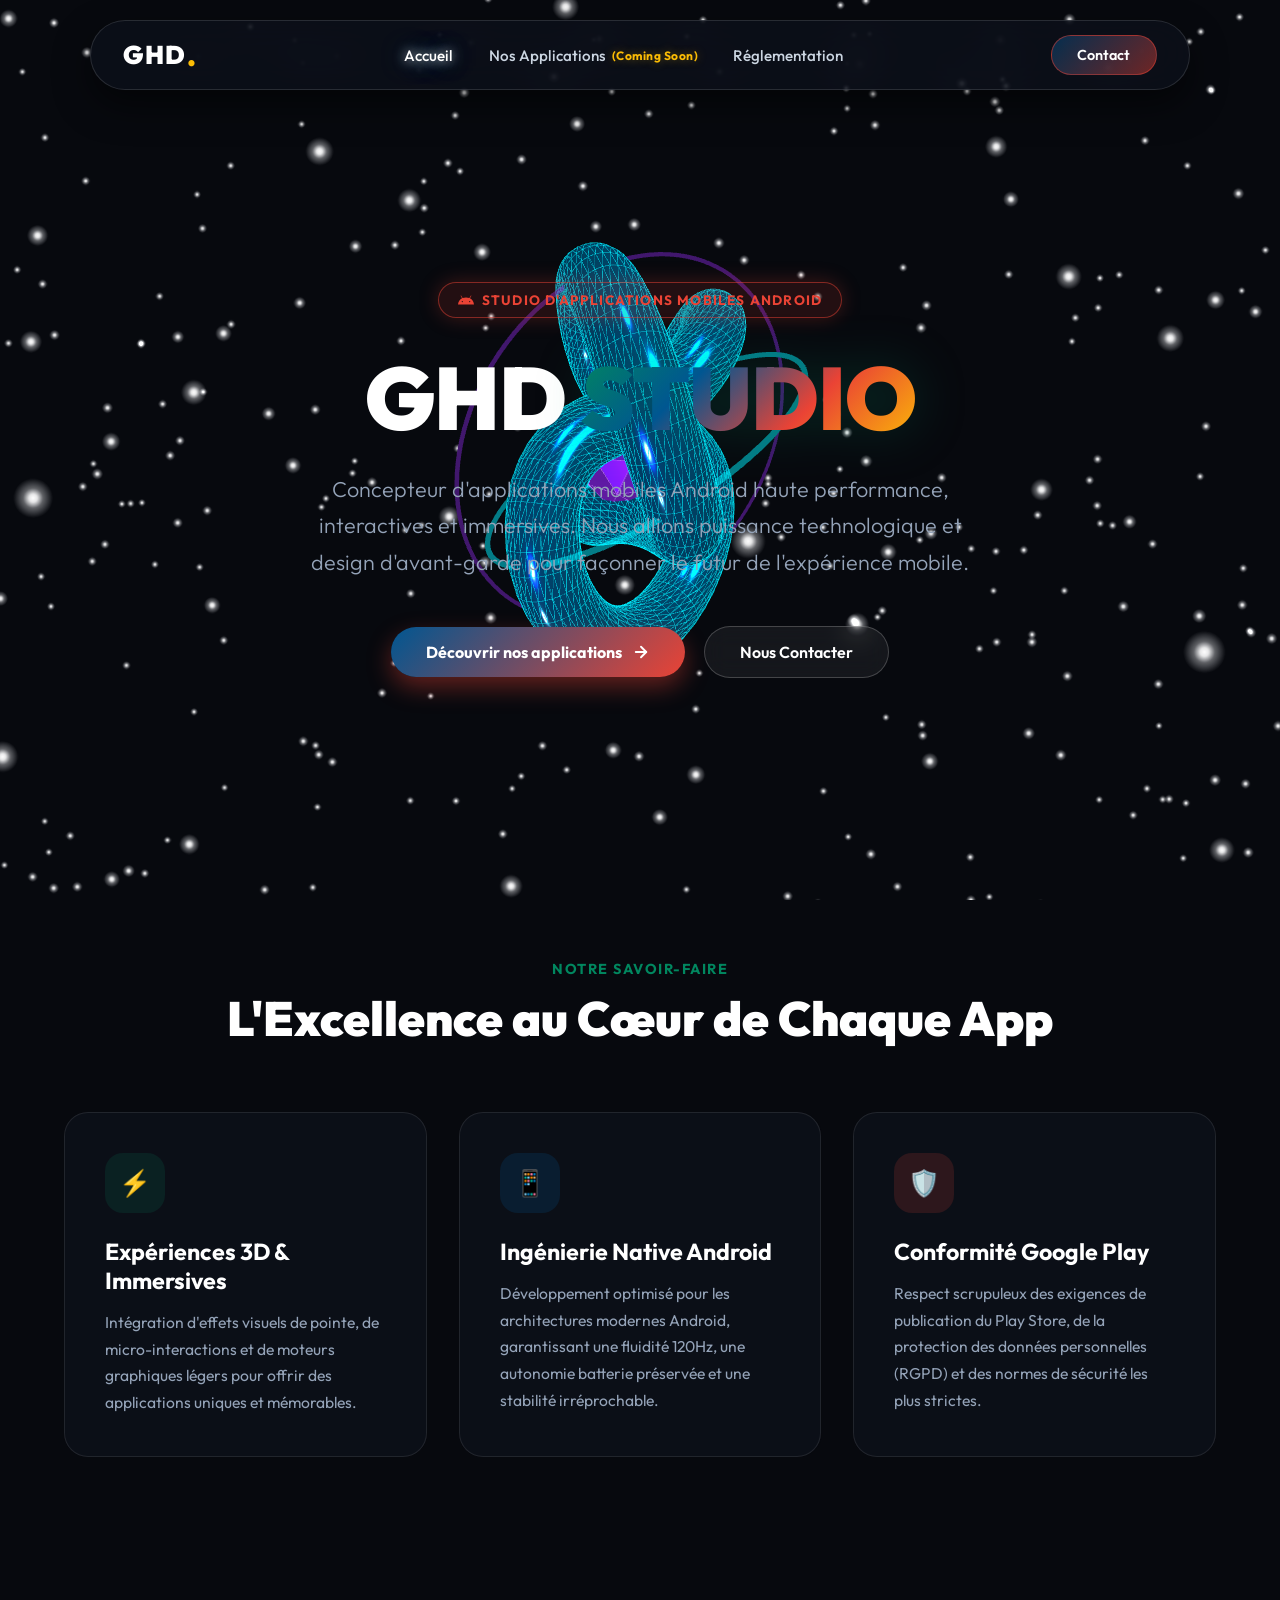
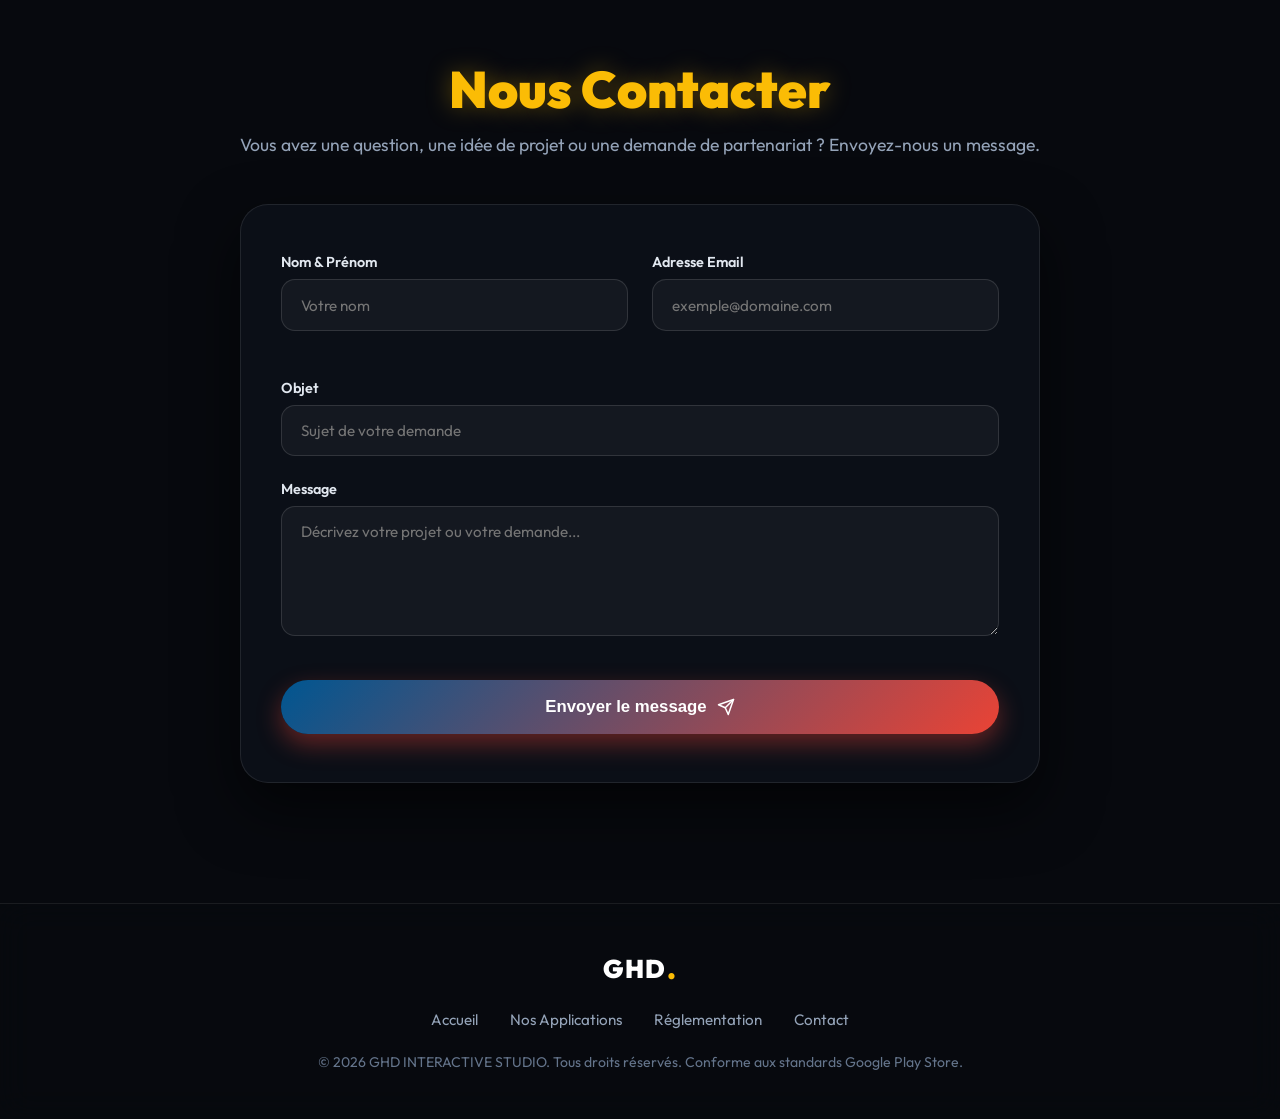
==== index.html @ edae7158 "feat: initial commit for GHD Interactive Studio with 3D Three.js engine and Google Play theme" ====
<!DOCTYPE html>
<html lang="fr">
<head>
    <meta charset="UTF-8">
    <meta name="viewport" content="width=device-width, initial-scale=1.0">
    <title>GHD Interactive Studio | Studio d'Applications Mobiles Android</title>
    <meta name="description" content="GHD Interactive Studio conçoit des applications mobiles Android immersives, performantes et conformes aux standards Google Play Store.">
    <link rel="preconnect" href="https://fonts.googleapis.com">
    <link rel="preconnect" href="https://fonts.gstatic.com" crossorigin>
    <link href="https://fonts.googleapis.com/css2?family=Outfit:wght@300;500;700;900&display=swap" rel="stylesheet">
    <link rel="stylesheet" href="style.css">
    <!-- Local Scripts with CDN Fallback -->
    <script src="three.min.js"></script>
    <script>
        if (typeof THREE === 'undefined') {
            document.write('<script src="https://cdnjs.cloudflare.com/ajax/libs/three.js/r128/three.min.js"><\/script>');
        }
    </script>
    <script src="gsap.min.js"></script>
    <script>
        if (typeof gsap === 'undefined') {
            document.write('<script src="https://cdnjs.cloudflare.com/ajax/libs/gsap/3.12.2/gsap.min.js"><\/script>');
        }
    </script>
</head>
<body>
    <!-- Canvas 3D Background -->
    <canvas id="webgl-canvas"></canvas>

    <!-- Glassmorphism Navigation -->
    <nav class="glass-nav">
        <a href="index.html" class="logo">GHD<span>.</span></a>
        <ul class="nav-links">
            <li><a href="index.html" class="active" style="color: #ffffff; text-shadow: 0 0 12px rgba(255, 255, 255, 0.9), 0 0 25px var(--google-blue);">Accueil</a></li>
            <li><a href="applications.html">Nos Applications <span class="badge-soon">(Coming Soon)</span></a></li>
            <li><a href="reglementation.html">Réglementation</a></li>
        </ul>
        <a href="#contact" class="btn-contact-nav">Contact</a>
    </nav>

    <!-- Hero Section -->
    <header class="hero-section">
        <div class="android-badge">
            <svg viewBox="0 0 24 24">
                <path d="M17.523 15.3414c-.5511 0-.9993-.4486-.9993-.9997s.4482-.9993.9993-.9993c.551 0 .9993.4482.9993.9993 0 .5511-.4483.9997-.9993.9997m-11.046 0c-.5511 0-.9993-.4486-.9993-.9997s.4482-.9993.9993-.9993c.5511 0 .9994.4482.9994.9993 0 .5511-.4483.9997-.9994.9997m11.4045-6.02l1.9973-3.4592a.416.416 0 00-.1523-.5676.416.416 0 00-.5676.1523l-2.0223 3.503C15.5902 8.4126 13.8533 8.0833 12 8.0833c-1.8533 0-3.5902.3293-5.1366.8666L4.8411 5.4469a.4161.4161 0 00-.5676-.1523.416.416 0 00-.1523.5676l1.9973 3.4592C2.6889 11.1867.3432 14.6589 0 18.7497h24c-.3432-4.0908-2.6889-7.563-6.1185-9.4283"/>
            </svg>
            Studio d'Applications Mobiles Android
        </div>

        <h1 class="hero-title">
            GHD <span class="studio-gradient-text">STUDIO</span>
        </h1>

        <p class="hero-subtitle">
            Concepteur d'applications mobiles Android haute performance, interactives et immersives. Nous allions puissance technologique et design d'avant-garde pour façonner le futur de l'expérience mobile.
        </p>

        <div class="hero-cta">
            <a href="applications.html" class="btn-primary">
                <span>Découvrir nos applications</span>
                <svg width="18" height="18" viewBox="0 0 24 24" fill="none" stroke="currentColor" stroke-width="2.5" stroke-linecap="round" stroke-linejoin="round">
                    <line x1="5" y1="12" x2="19" y2="12"></line>
                    <polyline points="12 5 19 12 12 19"></polyline>
                </svg>
            </a>
            <a href="#contact" class="btn-secondary">Nous Contacter</a>
        </div>
    </header>

    <!-- Features Section -->
    <section class="features-section">
        <div class="section-header">
            <div class="section-tag">Notre Savoir-Faire</div>
            <h2 class="section-title">L'Excellence au Cœur de Chaque App</h2>
        </div>

        <div class="features-grid">
            <!-- Pillar 1 -->
            <div class="feature-card" style="--feature-accent: var(--play-green);">
                <div class="feature-icon-box" style="background: rgba(1, 135, 95, 0.15); color: var(--play-green);">
                    ⚡
                </div>
                <h3>Expériences 3D & Immersives</h3>
                <p>Intégration d'effets visuels de pointe, de micro-interactions et de moteurs graphiques légers pour offrir des applications uniques et mémorables.</p>
            </div>

            <!-- Pillar 2 -->
            <div class="feature-card" style="--feature-accent: var(--google-blue);">
                <div class="feature-icon-box" style="background: rgba(0, 86, 145, 0.2); color: #38bdf8;">
                    📱
                </div>
                <h3>Ingénierie Native Android</h3>
                <p>Développement optimisé pour les architectures modernes Android, garantissant une fluidité 120Hz, une autonomie batterie préservée et une stabilité irréprochable.</p>
            </div>

            <!-- Pillar 3 -->
            <div class="feature-card" style="--feature-accent: var(--google-red);">
                <div class="feature-icon-box" style="background: rgba(234, 67, 53, 0.15); color: var(--google-red);">
                    🛡️
                </div>
                <h3>Conformité Google Play</h3>
                <p>Respect scrupuleux des exigences de publication du Play Store, de la protection des données personnelles (RGPD) et des normes de sécurité les plus strictes.</p>
            </div>
        </div>
    </section>

    <!-- Contact Section -->
    <section id="contact" class="contact-section">
        <div class="contact-container">
            <h2 class="contact-title">Nous Contacter</h2>
            <p class="contact-subtitle">Vous avez une question, une idée de projet ou une demande de partenariat ? Envoyez-nous un message.</p>

            <form class="contact-form" onsubmit="event.preventDefault(); alert('Merci pour votre message ! L\'équipe GHD Interactive Studio vous répondra rapidement.'); this.reset();">
                <div class="form-row">
                    <div class="form-group">
                        <label for="name">Nom & Prénom</label>
                        <input type="text" id="name" class="form-control" placeholder="Votre nom" required>
                    </div>
                    <div class="form-group">
                        <label for="email">Adresse Email</label>
                        <input type="email" id="email" class="form-control" placeholder="exemple@domaine.com" required>
                    </div>
                </div>

                <div class="form-group">
                    <label for="subject">Objet</label>
                    <input type="text" id="subject" class="form-control" placeholder="Sujet de votre demande" required>
                </div>

                <div class="form-group">
                    <label for="message">Message</label>
                    <textarea id="message" class="form-control" placeholder="Décrivez votre projet ou votre demande..." required></textarea>
                </div>

                <button type="submit" class="btn-primary contact-submit-btn">
                    <span>Envoyer le message</span>
                    <svg width="18" height="18" viewBox="0 0 24 24" fill="none" stroke="currentColor" stroke-width="2" stroke-linecap="round" stroke-linejoin="round">
                        <line x1="22" y1="2" x2="11" y2="13"></line>
                        <polygon points="22 2 15 22 11 13 2 9 22 2"></polygon>
                    </svg>
                </button>
            </form>
        </div>
    </section>

    <!-- Footer -->
    <footer class="site-footer">
        <div class="footer-content">
            <a href="index.html" class="logo">GHD<span>.</span></a>
            <ul class="footer-links">
                <li><a href="index.html">Accueil</a></li>
                <li><a href="applications.html">Nos Applications</a></li>
                <li><a href="reglementation.html">Réglementation</a></li>
                <li><a href="#contact">Contact</a></li>
            </ul>
            <p class="footer-copy">© 2026 GHD INTERACTIVE STUDIO. Tous droits réservés. Conforme aux standards Google Play Store.</p>
        </div>
    </footer>

    <!-- Three.js Interactive Engine -->
    <script src="main.js"></script>

    <!-- GSAP Entrance Animations -->
    <script>
        window.addEventListener('DOMContentLoaded', () => {
            gsap.fromTo(".android-badge", { y: -20, opacity: 0 }, { y: 0, opacity: 1, duration: 0.8, delay: 0.2 });
            gsap.fromTo(".hero-title", { y: 30, opacity: 0 }, { y: 0, opacity: 1, duration: 1, delay: 0.4 });
            gsap.fromTo(".hero-subtitle", { y: 30, opacity: 0 }, { y: 0, opacity: 1, duration: 1, delay: 0.6 });
            gsap.fromTo(".hero-cta", { y: 30, opacity: 0 }, { y: 0, opacity: 1, duration: 0.9, delay: 0.8 });
            gsap.fromTo(".feature-card", { y: 40, opacity: 0 }, { y: 0, opacity: 1, duration: 0.8, stagger: 0.15, delay: 1 });
        });
    </script>
</body>
</html>
---- style.css ----
:root {
    --play-green: #01875f;
    --google-blue: #005691;
    --google-red: #ea4335;
    --google-yellow: #fbbc05;
    --neon-cyan: #00f0ff;
    --neon-violet: #8a2be2;
    --bg-dark: #07090e;
    --card-bg: rgba(14, 18, 28, 0.72);
    --card-border: rgba(255, 255, 255, 0.09);
    --text-primary: #ffffff;
    --text-secondary: #94a3b8;
    --font-main: 'Outfit', -apple-system, BlinkMacSystemFont, 'Segoe UI', Roboto, sans-serif;
}

* {
    margin: 0;
    padding: 0;
    box-sizing: border-box;
}

html {
    scroll-behavior: smooth;
    font-family: var(--font-main);
    background-color: var(--bg-dark);
    color: var(--text-primary);
    overflow-x: hidden;
}

body {
    min-height: 100vh;
    position: relative;
    overflow-x: hidden;
    background-color: var(--bg-dark);
}

/* 3D WebGL Canvas Background */
#webgl-canvas {
    position: fixed;
    top: 0;
    left: 0;
    width: 100%;
    height: 100%;
    z-index: 0;
    pointer-events: none;
    display: block;
}

/* Ensure UI content sits above the 3D canvas */
.glass-nav,
.hero-section,
.features-section,
.apps-section,
.contact-section,
.policy-section,
.site-footer {
    position: relative;
    z-index: 2;
}

/* Glassmorphism Navigation */
.glass-nav {
    position: fixed;
    top: 20px;
    left: 50%;
    transform: translateX(-50%);
    width: 90%;
    max-width: 1100px;
    z-index: 1000;
    display: flex;
    justify-content: space-between;
    align-items: center;
    padding: 0.85rem 2rem;
    background: rgba(13, 17, 27, 0.75);
    backdrop-filter: blur(18px);
    -webkit-backdrop-filter: blur(18px);
    border: 1px solid rgba(255, 255, 255, 0.12);
    border-radius: 50px;
    box-shadow: 0 15px 35px rgba(0, 0, 0, 0.5);
    transition: all 0.3s ease;
}

.logo {
    font-size: 1.6rem;
    font-weight: 900;
    letter-spacing: 1.5px;
    color: #ffffff;
    text-decoration: none;
    display: flex;
    align-items: center;
}

.logo span {
    color: var(--google-yellow);
    font-size: 1.8rem;
    line-height: 1;
}

.nav-links {
    display: flex;
    gap: 2.2rem;
    list-style: none;
    align-items: center;
    margin: 0;
    padding: 0;
}

.nav-links li a {
    color: #cbd5e1;
    text-decoration: none;
    font-weight: 500;
    font-size: 0.95rem;
    transition: all 0.3s ease;
    display: inline-flex;
    align-items: center;
}

.nav-links li a:hover,
.nav-links li a.active {
    color: #ffffff;
    text-shadow: 0 0 12px rgba(255, 255, 255, 0.9), 0 0 25px var(--google-blue);
}

.badge-soon {
    color: var(--google-yellow) !important;
    font-size: 0.75rem;
    font-weight: 700;
    margin-left: 6px;
    letter-spacing: 0.5px;
    text-shadow: 0 0 10px rgba(251, 188, 5, 0.4);
}

.btn-contact-nav {
    padding: 0.65rem 1.6rem;
    border-radius: 30px;
    background: linear-gradient(135deg, rgba(0, 86, 145, 0.45), rgba(234, 67, 53, 0.45));
    border: 1px solid rgba(234, 67, 53, 0.5);
    color: #ffffff !important;
    font-weight: 600;
    font-size: 0.9rem;
    text-decoration: none;
    transition: all 0.3s ease;
    display: inline-flex;
    align-items: center;
}

.btn-contact-nav:hover {
    background: linear-gradient(135deg, var(--google-blue), var(--google-red));
    box-shadow: 0 0 22px rgba(234, 67, 53, 0.55);
    transform: translateY(-2px);
}

/* Main Hero Section */
.hero-section {
    min-height: 100vh;
    display: flex;
    flex-direction: column;
    justify-content: center;
    align-items: center;
    text-align: center;
    padding: 140px 1.5rem 80px;
    position: relative;
}

.android-badge {
    display: inline-flex;
    align-items: center;
    gap: 8px;
    padding: 0.5rem 1.2rem;
    background: rgba(234, 67, 53, 0.12);
    border: 1px solid rgba(234, 67, 53, 0.5);
    color: var(--google-red);
    border-radius: 30px;
    font-size: 0.85rem;
    font-weight: 700;
    text-transform: uppercase;
    letter-spacing: 1.2px;
    margin-bottom: 2rem;
    box-shadow: 0 0 20px rgba(234, 67, 53, 0.25);
}

.android-badge svg {
    width: 16px;
    height: 16px;
    fill: currentColor;
}

.hero-title {
    font-size: clamp(2.8rem, 7vw, 5.5rem);
    font-weight: 900;
    line-height: 1.1;
    margin-bottom: 1.5rem;
    letter-spacing: -1px;
}

.studio-gradient-text {
    background: linear-gradient(135deg, #01875f 0%, #005691 33%, #ea4335 66%, #fbbc05 100%);
    -webkit-background-clip: text;
    -webkit-text-fill-color: transparent;
    display: inline-block;
    filter: drop-shadow(0 0 25px rgba(1, 135, 95, 0.3));
}

.hero-subtitle {
    font-size: clamp(1.05rem, 2vw, 1.35rem);
    color: var(--text-secondary);
    max-width: 680px;
    line-height: 1.7;
    margin-bottom: 2.8rem;
    font-weight: 300;
}

.hero-cta {
    display: flex;
    gap: 1.2rem;
    justify-content: center;
    align-items: center;
    flex-wrap: wrap;
}

/* Primary Button (Google Blue to Red) */
.btn-primary {
    background: linear-gradient(135deg, var(--google-blue), var(--google-red));
    color: #ffffff;
    padding: 0.95rem 2.2rem;
    border-radius: 35px;
    font-weight: 700;
    font-size: 1rem;
    border: none;
    cursor: pointer;
    text-decoration: none;
    box-shadow: 0 10px 25px rgba(234, 67, 53, 0.4);
    transition: all 0.3s cubic-bezier(0.2, 0.8, 0.2, 1);
    display: inline-flex;
    align-items: center;
    justify-content: center;
    gap: 10px;
}

.btn-primary:hover {
    transform: translateY(-3px) scale(1.02);
    box-shadow: 0 16px 35px rgba(234, 67, 53, 0.6);
}

.btn-secondary {
    background: rgba(255, 255, 255, 0.06);
    border: 1px solid rgba(255, 255, 255, 0.2);
    color: #ffffff;
    padding: 0.95rem 2.2rem;
    border-radius: 35px;
    font-weight: 600;
    font-size: 1rem;
    text-decoration: none;
    transition: all 0.3s ease;
    backdrop-filter: blur(12px);
    display: inline-flex;
    align-items: center;
    justify-content: center;
}

.btn-secondary:hover {
    background: rgba(255, 255, 255, 0.15);
    border-color: #ffffff;
    transform: translateY(-3px);
}

/* Features Section */
.features-section {
    padding: 60px 1.5rem 100px;
    max-width: 1200px;
    margin: 0 auto;
}

.section-header {
    text-align: center;
    margin-bottom: 4rem;
}

.section-tag {
    color: var(--play-green);
    font-size: 0.9rem;
    font-weight: 700;
    letter-spacing: 1.5px;
    text-transform: uppercase;
    margin-bottom: 0.6rem;
}

.section-title {
    font-size: clamp(2rem, 4vw, 3rem);
    font-weight: 900;
}

.features-grid {
    display: grid;
    grid-template-columns: repeat(auto-fit, minmax(320px, 1fr));
    gap: 2rem;
}

.feature-card {
    background: var(--card-bg);
    backdrop-filter: blur(16px);
    -webkit-backdrop-filter: blur(16px);
    border: 1px solid var(--card-border);
    border-radius: 24px;
    padding: 2.5rem;
    transition: all 0.4s cubic-bezier(0.2, 0.8, 0.2, 1);
    position: relative;
    overflow: hidden;
}

.feature-card::before {
    content: '';
    position: absolute;
    top: 0;
    left: 0;
    right: 0;
    height: 3px;
    background: linear-gradient(90deg, transparent, var(--feature-accent, var(--google-blue)), transparent);
    opacity: 0;
    transition: opacity 0.4s ease;
}

.feature-card:hover {
    transform: translateY(-8px);
    border-color: rgba(255, 255, 255, 0.25);
    box-shadow: 0 20px 45px rgba(0, 0, 0, 0.65);
}

.feature-card:hover::before {
    opacity: 1;
}

.feature-icon-box {
    width: 60px;
    height: 60px;
    border-radius: 18px;
    display: flex;
    align-items: center;
    justify-content: center;
    margin-bottom: 1.5rem;
    font-size: 1.6rem;
}

.feature-card h3 {
    font-size: 1.45rem;
    font-weight: 700;
    margin-bottom: 0.9rem;
    color: #ffffff;
}

.feature-card p {
    color: var(--text-secondary);
    line-height: 1.7;
    font-size: 0.98rem;
}

/* Applications Page & Grid */
.apps-section {
    padding: 140px 1.5rem 100px;
    min-height: 100vh;
    display: flex;
    justify-content: center;
    align-items: center;
}

.apps-container {
    max-width: 1200px;
    width: 100%;
    text-align: center;
}

.apps-title {
    font-size: clamp(2.4rem, 5vw, 3.8rem);
    font-weight: 900;
    margin-bottom: 1rem;
    letter-spacing: -0.5px;
}

.highlight {
    background: linear-gradient(135deg, var(--google-blue), var(--play-green));
    -webkit-background-clip: text;
    -webkit-text-fill-color: transparent;
}

.apps-subtitle {
    font-size: 1.15rem;
    color: var(--text-secondary);
    max-width: 620px;
    margin: 0 auto 3.5rem;
    line-height: 1.6;
}

.apps-grid {
    display: grid;
    grid-template-columns: repeat(auto-fit, minmax(300px, 1fr));
    gap: 2.2rem;
}

.app-card {
    background: var(--card-bg);
    backdrop-filter: blur(16px);
    -webkit-backdrop-filter: blur(16px);
    border: 1px solid var(--card-border);
    border-radius: 24px;
    padding: 2.6rem 2.2rem;
    text-align: left;
    transition: transform 0.4s ease, border-color 0.4s ease, box-shadow 0.4s ease;
    display: flex;
    flex-direction: column;
}

.app-card:hover {
    transform: translateY(-8px);
    border-color: rgba(255, 255, 255, 0.28);
    box-shadow: 0 25px 50px rgba(0, 0, 0, 0.7);
}

.app-icon {
    width: 68px;
    height: 68px;
    border-radius: 20px;
    margin-bottom: 1.6rem;
    box-shadow: 0 10px 25px rgba(0, 0, 0, 0.4);
    display: flex;
    align-items: center;
    justify-content: center;
    font-size: 1.8rem;
}

.app-card h3 {
    font-size: 1.55rem;
    font-weight: 700;
    margin-bottom: 0.8rem;
    color: #ffffff;
}

.app-card p {
    color: var(--text-secondary);
    line-height: 1.65;
    margin-bottom: 2rem;
    flex-grow: 1;
    font-size: 0.98rem;
}

/* Contact Section */
.contact-section {
    padding: 100px 1.5rem 120px;
    position: relative;
}

.contact-container {
    max-width: 800px;
    margin: 0 auto;
    text-align: center;
}

.contact-title {
    color: var(--google-yellow) !important;
    font-size: clamp(2.2rem, 4.5vw, 3.2rem);
    font-weight: 900;
    margin-bottom: 0.8rem;
    text-shadow: 0 0 25px rgba(251, 188, 5, 0.35);
}

.contact-subtitle {
    color: var(--text-secondary);
    font-size: 1.1rem;
    margin-bottom: 3rem;
}

.contact-form {
    background: var(--card-bg);
    backdrop-filter: blur(18px);
    -webkit-backdrop-filter: blur(18px);
    border: 1px solid var(--card-border);
    border-radius: 28px;
    padding: 3rem 2.5rem;
    text-align: left;
    box-shadow: 0 25px 60px rgba(0, 0, 0, 0.6);
}

.form-row {
    display: grid;
    grid-template-columns: 1fr 1fr;
    gap: 1.5rem;
    margin-bottom: 1.5rem;
}

.form-group {
    margin-bottom: 1.5rem;
}

.form-group label {
    display: block;
    margin-bottom: 0.5rem;
    font-size: 0.9rem;
    font-weight: 600;
    color: #e2e8f0;
}

.form-control {
    width: 100%;
    padding: 0.95rem 1.2rem;
    background: rgba(255, 255, 255, 0.04);
    border: 1px solid rgba(255, 255, 255, 0.12);
    border-radius: 14px;
    color: #ffffff;
    font-family: var(--font-main);
    font-size: 0.95rem;
    transition: all 0.3s ease;
}

.form-control:focus {
    outline: none;
    border-color: var(--google-blue);
    background: rgba(255, 255, 255, 0.07);
    box-shadow: 0 0 18px rgba(0, 86, 145, 0.4);
}

textarea.form-control {
    resize: vertical;
    min-height: 130px;
}

.contact-submit-btn {
    width: 100%;
    padding: 1.05rem;
    font-size: 1.05rem;
    margin-top: 1rem;
}

/* Policy / Reglementation Page */
.policy-section {
    padding: 140px 1.5rem 100px;
    min-height: 100vh;
}

.policy-container {
    max-width: 960px;
    margin: 0 auto;
}

.policy-header {
    text-align: center;
    margin-bottom: 3.5rem;
}

.policy-title {
    font-size: clamp(2.2rem, 4.5vw, 3.4rem);
    font-weight: 900;
    margin-bottom: 1rem;
}

.policy-badge {
    display: inline-flex;
    align-items: center;
    gap: 8px;
    padding: 0.45rem 1.2rem;
    background: rgba(1, 135, 95, 0.15);
    border: 1px solid rgba(1, 135, 95, 0.4);
    color: #10b981;
    border-radius: 30px;
    font-size: 0.85rem;
    font-weight: 700;
    margin-bottom: 1.5rem;
}

.policy-card {
    background: var(--card-bg);
    backdrop-filter: blur(18px);
    -webkit-backdrop-filter: blur(18px);
    border: 1px solid var(--card-border);
    border-radius: 28px;
    padding: 3rem 2.8rem;
    box-shadow: 0 25px 60px rgba(0, 0, 0, 0.55);
}

.policy-block {
    margin-bottom: 2.8rem;
}

.policy-block:last-child {
    margin-bottom: 0;
}

.policy-block h2 {
    font-size: 1.55rem;
    font-weight: 700;
    color: #ffffff;
    margin-bottom: 1rem;
    display: flex;
    align-items: center;
    gap: 12px;
}

.policy-block h2 span {
    color: var(--google-yellow);
    font-size: 1.2rem;
}

.policy-block p,
.policy-block li {
    color: var(--text-secondary);
    line-height: 1.75;
    font-size: 1rem;
    margin-bottom: 0.8rem;
}

.policy-block ul {
    padding-left: 1.5rem;
    margin-bottom: 1rem;
}

/* Footer */
.site-footer {
    border-top: 1px solid rgba(255, 255, 255, 0.08);
    background: rgba(8, 10, 15, 0.85);
    backdrop-filter: blur(16px);
    -webkit-backdrop-filter: blur(16px);
    padding: 3rem 1.5rem;
    text-align: center;
}

.footer-content {
    max-width: 1100px;
    margin: 0 auto;
    display: flex;
    flex-direction: column;
    align-items: center;
    gap: 1.5rem;
}

.footer-links {
    display: flex;
    gap: 2rem;
    list-style: none;
    flex-wrap: wrap;
    justify-content: center;
}

.footer-links a {
    color: var(--text-secondary);
    text-decoration: none;
    font-size: 0.95rem;
    transition: color 0.3s;
}

.footer-links a:hover {
    color: #ffffff;
}

.footer-copy {
    color: #64748b;
    font-size: 0.88rem;
}

/* Responsive Media Queries */
@media (max-width: 860px) {
    .glass-nav {
        width: 95%;
        padding: 0.75rem 1.2rem;
    }

    .nav-links {
        gap: 1.2rem;
    }

    .nav-links li a {
        font-size: 0.85rem;
    }

    .btn-contact-nav {
        padding: 0.5rem 1rem;
        font-size: 0.82rem;
    }

    .form-row {
        grid-template-columns: 1fr;
        gap: 0;
    }

    .contact-form,
    .policy-card {
        padding: 2rem 1.5rem;
    }
}

@media (max-width: 600px) {
    .glass-nav {
        border-radius: 20px;
        flex-direction: row;
        justify-content: space-between;
    }

    .nav-links {
        display: none; /* Can be toggled or simplified */
    }

    .mobile-menu-active .nav-links {
        display: flex;
        flex-direction: column;
        position: absolute;
        top: 70px;
        left: 0;
        right: 0;
        background: rgba(13, 17, 27, 0.95);
        border: 1px solid rgba(255, 255, 255, 0.12);
        border-radius: 20px;
        padding: 1.5rem;
        gap: 1.2rem;
    }

    .hero-title {
        font-size: 2.6rem;
    }

    .hero-cta {
        flex-direction: column;
        width: 100%;
    }

    .btn-primary,
    .btn-secondary {
        width: 100%;
    }
}
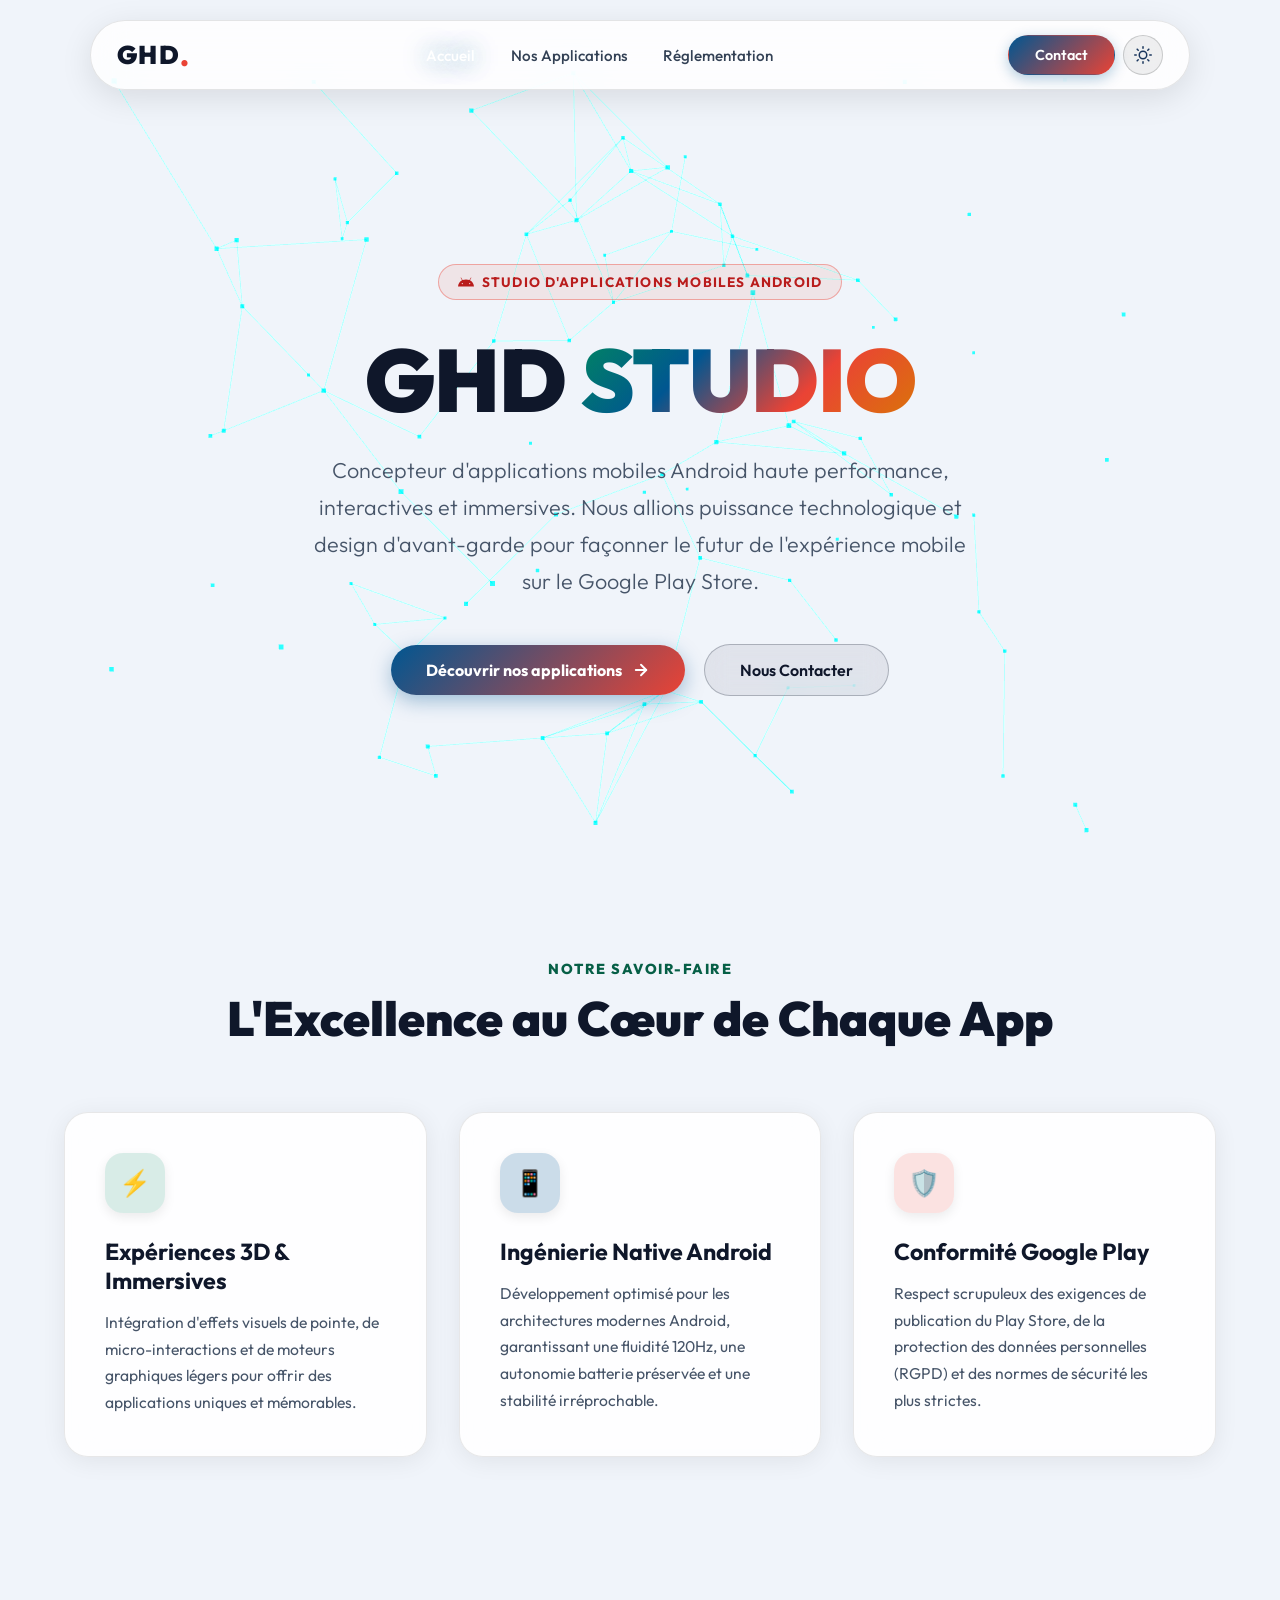
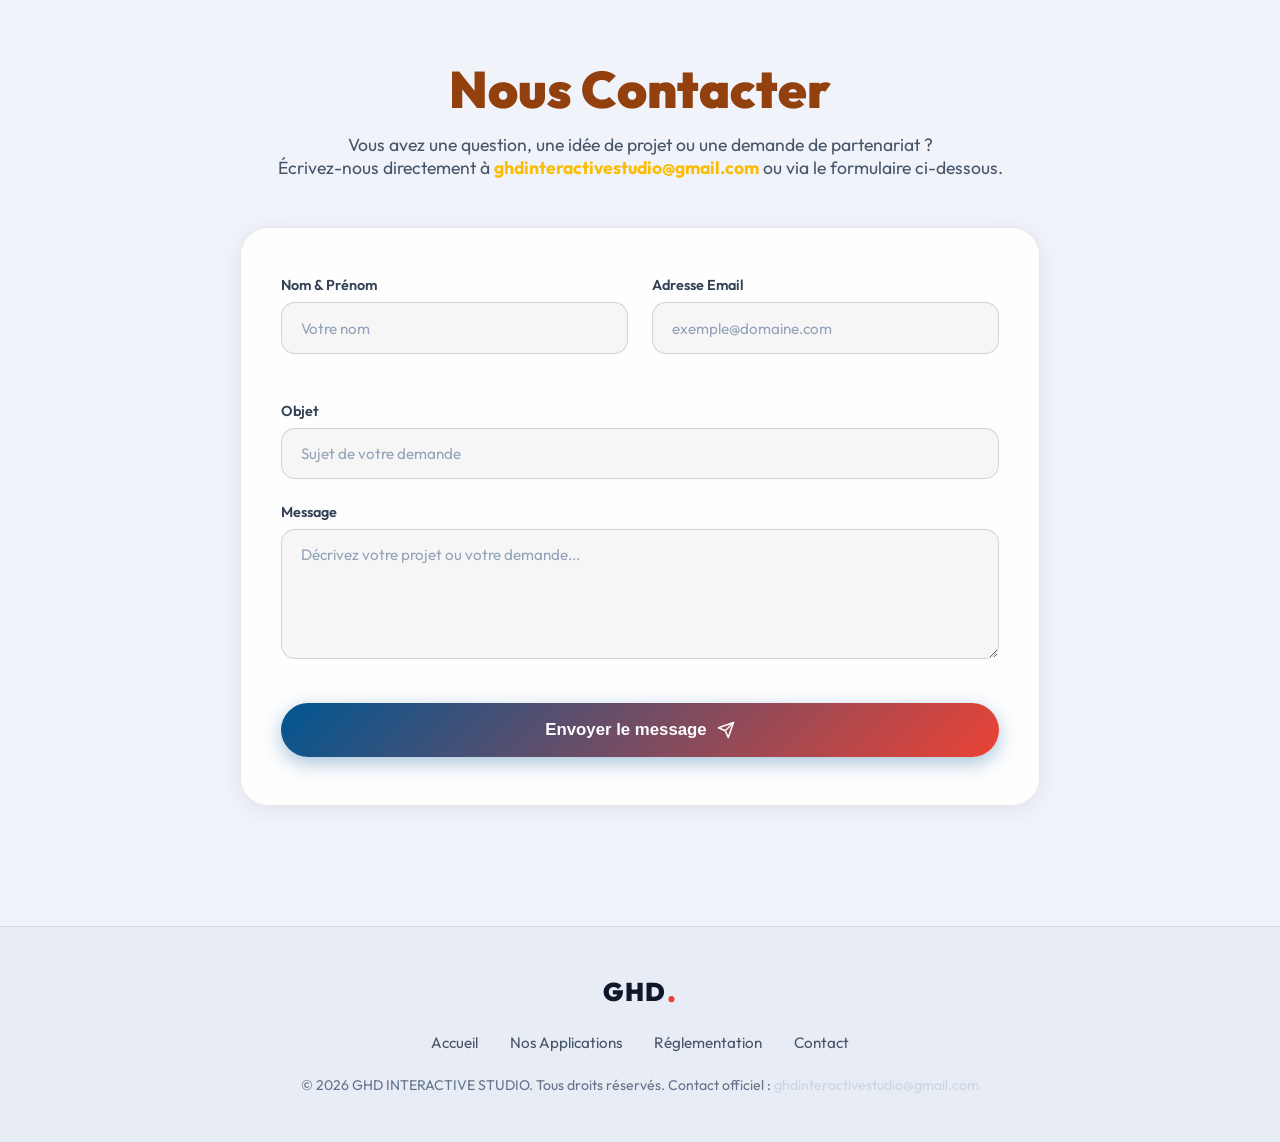
==== commit edb30f8d: "feat: neural network 3D, dark/light mode, responsive, lupus-arena page, nav fix, contrast audit - Re" ====
--- a/index.html
+++ b/index.html
@@ -4,11 +4,12 @@
     <meta charset="UTF-8">
     <meta name="viewport" content="width=device-width, initial-scale=1.0">
     <title>GHD Interactive Studio | Studio d'Applications Mobiles Android</title>
-    <meta name="description" content="GHD Interactive Studio conçoit des applications mobiles Android immersives, performantes et conformes aux standards Google Play Store.">
+    <meta name="description" content="GHD Interactive Studio conçoit des applications et jeux mobiles Android immersifs, performants et conformes aux standards Google Play Store.">
     <link rel="preconnect" href="https://fonts.googleapis.com">
     <link rel="preconnect" href="https://fonts.gstatic.com" crossorigin>
     <link href="https://fonts.googleapis.com/css2?family=Outfit:wght@300;500;700;900&display=swap" rel="stylesheet">
-    <link rel="stylesheet" href="style.css">
+    <link rel="icon" type="image/svg+xml" href="favicon.svg">
+    <link rel="stylesheet" href="style.css?v=20260928c">
     <!-- Local Scripts with CDN Fallback -->
     <script src="three.min.js"></script>
     <script>
@@ -21,6 +22,16 @@
         if (typeof gsap === 'undefined') {
             document.write('<script src="https://cdnjs.cloudflare.com/ajax/libs/gsap/3.12.2/gsap.min.js"><\/script>');
         }
+    </script>
+    <!-- Anti-flash theme detection -->
+    <script>
+        (function(){
+            try {
+                var s = localStorage.getItem('ghd_theme');
+                var light = s === 'light' || (!s && window.matchMedia && window.matchMedia('(prefers-color-scheme: light)').matches);
+                if (light) document.documentElement.classList.add('light-mode');
+            } catch(e) {}
+        })();
     </script>
 </head>
 <body>
@@ -28,14 +39,43 @@
     <canvas id="webgl-canvas"></canvas>
 
     <!-- Glassmorphism Navigation -->
-    <nav class="glass-nav">
+    <nav class="glass-nav" id="mainNav">
         <a href="index.html" class="logo">GHD<span>.</span></a>
-        <ul class="nav-links">
+                <ul class="nav-links">
             <li><a href="index.html" class="active" style="color: #ffffff; text-shadow: 0 0 12px rgba(255, 255, 255, 0.9), 0 0 25px var(--google-blue);">Accueil</a></li>
-            <li><a href="applications.html">Nos Applications <span class="badge-soon">(Coming Soon)</span></a></li>
+            <li><a href="applications.html">Nos Applications</a></li>
             <li><a href="reglementation.html">Réglementation</a></li>
+            <li class="mobile-contact-link"><a href="#contact">Contact</a></li>
         </ul>
+        <div class="nav-controls">
+        <button class="mobile-toggle" id="menuToggle" aria-label="Menu de navigation"
+            onclick="(function(btn){var nav=document.getElementById('mainNav');nav.classList.toggle('mobile-menu-active');btn.setAttribute('aria-expanded', nav.classList.contains('mobile-menu-active'));this})(this)">
+            <span></span>
+            <span></span>
+            <span></span>
+        </button>
         <a href="#contact" class="btn-contact-nav">Contact</a>
+                <button class="theme-toggle" id="themeToggle" aria-label="Mode clair" title="Passer en mode clair">
+            <!-- Moon (shown in dark mode) -->
+            <svg class="icon-moon" width="18" height="18" viewBox="0 0 24 24" fill="none"
+                 stroke="currentColor" stroke-width="2" stroke-linecap="round" stroke-linejoin="round">
+                <path d="M21 12.79A9 9 0 1 1 11.21 3 7 7 0 0 0 21 12.79z"/>
+            </svg>
+            <!-- Sun (shown in light mode) -->
+            <svg class="icon-sun" width="18" height="18" viewBox="0 0 24 24" fill="none"
+                 stroke="currentColor" stroke-width="2" stroke-linecap="round" stroke-linejoin="round">
+                <circle cx="12" cy="12" r="5"/>
+                <line x1="12" y1="1" x2="12" y2="3"/>
+                <line x1="12" y1="21" x2="12" y2="23"/>
+                <line x1="4.22" y1="4.22" x2="5.64" y2="5.64"/>
+                <line x1="18.36" y1="18.36" x2="19.78" y2="19.78"/>
+                <line x1="1" y1="12" x2="3" y2="12"/>
+                <line x1="21" y1="12" x2="23" y2="12"/>
+                <line x1="4.22" y1="19.78" x2="5.64" y2="18.36"/>
+                <line x1="18.36" y1="5.64" x2="19.78" y2="4.22"/>
+            </svg>
+        </button>
+        </div>
     </nav>
 
     <!-- Hero Section -->
@@ -52,7 +92,8 @@
         </h1>
 
         <p class="hero-subtitle">
-            Concepteur d'applications mobiles Android haute performance, interactives et immersives. Nous allions puissance technologique et design d'avant-garde pour façonner le futur de l'expérience mobile.
+            Concepteur d'applications mobiles Android haute performance, interactives et immersives. 
+            Nous allions puissance technologique et design d'avant-garde pour façonner le futur de l'expérience mobile sur le Google Play Store.
         </p>
 
         <div class="hero-cta">
@@ -108,7 +149,10 @@
     <section id="contact" class="contact-section">
         <div class="contact-container">
             <h2 class="contact-title">Nous Contacter</h2>
-            <p class="contact-subtitle">Vous avez une question, une idée de projet ou une demande de partenariat ? Envoyez-nous un message.</p>
+            <p class="contact-subtitle">
+                Vous avez une question, une idée de projet ou une demande de partenariat ?<br>
+                Écrivez-nous directement à <a href="mailto:ghdinteractivestudio@gmail.com" style="color: var(--google-yellow); text-decoration: none; font-weight: 700;">ghdinteractivestudio@gmail.com</a> ou via le formulaire ci-dessous.
+            </p>
 
             <form class="contact-form" onsubmit="event.preventDefault(); alert('Merci pour votre message ! L\'équipe GHD Interactive Studio vous répondra rapidement.'); this.reset();">
                 <div class="form-row">
@@ -153,12 +197,14 @@
                 <li><a href="reglementation.html">Réglementation</a></li>
                 <li><a href="#contact">Contact</a></li>
             </ul>
-            <p class="footer-copy">© 2026 GHD INTERACTIVE STUDIO. Tous droits réservés. Conforme aux standards Google Play Store.</p>
+            <p class="footer-copy">
+                © 2026 GHD INTERACTIVE STUDIO. Tous droits réservés. Contact officiel : <a href="mailto:ghdinteractivestudio@gmail.com" style="color: #cbd5e1; text-decoration: none;">ghdinteractivestudio@gmail.com</a>
+            </p>
         </div>
     </footer>
 
     <!-- Three.js Interactive Engine -->
-    <script src="main.js"></script>
+    <script src="main.js?v=20260928c"></script>
 
     <!-- GSAP Entrance Animations -->
     <script>
--- a/style.css
+++ b/style.css
@@ -1,38 +1,355 @@
+/* =====================================================================
+   DESIGN TOKENS — Dark Mode (default)
+   ===================================================================== */
 :root {
-    --play-green: #01875f;
-    --google-blue: #005691;
-    --google-red: #ea4335;
+    /* Brand */
+    --play-green:    #01875f;
+    --google-blue:   #005691;
+    --google-red:    #ea4335;
     --google-yellow: #fbbc05;
-    --neon-cyan: #00f0ff;
-    --neon-violet: #8a2be2;
-    --bg-dark: #07090e;
-    --card-bg: rgba(14, 18, 28, 0.72);
-    --card-border: rgba(255, 255, 255, 0.09);
-    --text-primary: #ffffff;
-    --text-secondary: #94a3b8;
-    --font-main: 'Outfit', -apple-system, BlinkMacSystemFont, 'Segoe UI', Roboto, sans-serif;
-}
-
-* {
-    margin: 0;
-    padding: 0;
-    box-sizing: border-box;
-}
+    --neon-cyan:     #00f0ff;
+    --neon-violet:   #8a2be2;
+    --font-main:     'Outfit', -apple-system, BlinkMacSystemFont, 'Segoe UI', Roboto, sans-serif;
+
+    /* Theme tokens — Dark */
+    --bg-page:           #060810;
+    --bg-dark:           #060810;
+    --bg-card:           rgba(14, 18, 28, 0.78);
+    --card-bg:           rgba(14, 18, 28, 0.78);
+    --card-border:       rgba(255, 255, 255, 0.09);
+    --text-primary:      #ffffff;
+    --text-secondary:    #94a3b8;
+    --nav-bg:            rgba(13, 17, 27, 0.80);
+    --nav-border:        rgba(255, 255, 255, 0.12);
+    --footer-bg:         rgba(8, 10, 15, 0.90);
+    --footer-border:     rgba(255, 255, 255, 0.08);
+    --input-bg:          rgba(255, 255, 255, 0.04);
+    --input-border:      rgba(255, 255, 255, 0.12);
+    --toggle-bg:         rgba(255, 255, 255, 0.08);
+    --toggle-border:     rgba(255, 255, 255, 0.20);
+    --toggle-color:      #ffffff;
+    --callout-bg:        rgba(0, 86, 145, 0.12);
+    --scrollbar-thumb:   rgba(255, 255, 255, 0.15);
+    --nav-dropdown-bg:   rgba(8, 11, 20, 0.98);
+    --nav-dropdown-border: rgba(255,255,255,0.12);
+    --nav-dropdown-item-border: rgba(255,255,255,0.06);
+    --nav-dropdown-link: #cbd5e1;
+}
+
+/* =====================================================================
+   DESIGN TOKENS — Light Mode
+   ===================================================================== */
+html.light-mode {
+    --bg-page:           #f0f4fa;
+    --bg-dark:           #f0f4fa;
+    --bg-card:           rgba(255, 255, 255, 0.88);
+    --card-bg:           rgba(255, 255, 255, 0.88);
+    --card-border:       rgba(0, 0, 0, 0.09);
+    --text-primary:      #0f172a;
+    --text-secondary:    #475569;
+    --nav-bg:            rgba(255, 255, 255, 0.82);
+    --nav-border:        rgba(0, 0, 0, 0.10);
+    --footer-bg:         rgba(230, 235, 245, 0.95);
+    --footer-border:     rgba(0, 0, 0, 0.08);
+    --input-bg:          rgba(0, 0, 0, 0.03);
+    --input-border:      rgba(0, 0, 0, 0.14);
+    --toggle-bg:         rgba(0, 0, 0, 0.06);
+    --toggle-border:     rgba(0, 0, 0, 0.16);
+    --toggle-color:      #1a365d;
+    --callout-bg:        rgba(37, 99, 235, 0.08);
+    --scrollbar-thumb:   rgba(0, 0, 0, 0.18);
+    --nav-dropdown-bg:   rgba(245, 248, 255, 0.99);
+    --nav-dropdown-border: rgba(0,0,0,0.12);
+    --nav-dropdown-item-border: rgba(0,0,0,0.07);
+    --nav-dropdown-link: #334155;
+}
+
+/* =====================================================================
+   LIGHT MODE — Component Overrides (complete contrast audit)
+   ===================================================================== */
+html.light-mode body,
+html.light-mode html {
+    background-color: var(--bg-page);
+    color: var(--text-primary);
+}
+
+/* ── Navigation ──────────────────────────────────────────────── */
+html.light-mode .glass-nav {
+    background: var(--nav-bg);
+    border-color: var(--nav-border);
+    box-shadow: 0 8px 32px rgba(0, 0, 0, 0.10);
+}
+html.light-mode .logo           { color: #0f172a; }
+html.light-mode .logo span      { color: var(--google-red); }
+html.light-mode .nav-links li a { color: #334155; }
+html.light-mode .nav-links li a:hover,
+html.light-mode .nav-links li a.active {
+    color: #0f172a;
+    text-shadow: 0 0 10px rgba(37, 99, 235, 0.35);
+}
+html.light-mode .mobile-toggle span { background: #1a365d; }
+
+/* Contact button in nav — keep white text on colored bg */
+html.light-mode .btn-contact-nav {
+    background: linear-gradient(135deg, var(--google-blue), var(--google-red));
+    border-color: transparent;
+    color: #ffffff !important;
+    box-shadow: 0 4px 14px rgba(0,86,145,0.30);
+}
+
+/* ── Hero ─────────────────────────────────────────────────────── */
+html.light-mode .hero-title    { color: #0f172a; }
+html.light-mode .hero-subtitle { color: #475569; }
+
+/* Gradient text stays vivid in light mode */
+html.light-mode .studio-gradient-text {
+    background: linear-gradient(135deg, #01875f 0%, #005691 33%, #ea4335 66%, #d97706 100%);
+    -webkit-background-clip: text;
+    -webkit-text-fill-color: transparent;
+    filter: none;
+}
+
+/* Primary button — good contrast both modes */
+html.light-mode .btn-primary {
+    color: #ffffff;
+    box-shadow: 0 6px 20px rgba(0,86,145,0.35);
+}
+
+/* Secondary button — was invisible (white on white bg) */
+html.light-mode .btn-secondary {
+    background: rgba(15, 23, 42, 0.07);
+    border: 1.5px solid rgba(15, 23, 42, 0.25);
+    color: #0f172a;
+}
+html.light-mode .btn-secondary:hover {
+    background: rgba(15, 23, 42, 0.13);
+    border-color: #0f172a;
+}
+
+/* Android / platform badge */
+html.light-mode .android-badge {
+    background: rgba(234, 67, 53, 0.09);
+    border-color: rgba(234, 67, 53, 0.40);
+    color: #b91c1c;
+    box-shadow: none;
+}
+
+/* ── Section headers ──────────────────────────────────────────── */
+html.light-mode .section-tag   { color: #065f46; font-weight: 800; }
+html.light-mode .section-title { color: #0f172a; }
+
+/* ── Cards ────────────────────────────────────────────────────── */
+html.light-mode .feature-card,
+html.light-mode .app-card,
+html.light-mode .policy-card,
+html.light-mode .contact-form,
+html.light-mode .data-safety-card {
+    background: var(--bg-card);
+    border-color: var(--card-border);
+    box-shadow: 0 4px 24px rgba(0, 0, 0, 0.07);
+}
+html.light-mode .feature-card h3,
+html.light-mode .app-card h3 { color: #0f172a; }
+html.light-mode .feature-card p,
+html.light-mode .app-card p  { color: #475569; }
+
+/* Feature icon boxes */
+html.light-mode .feature-icon-box {
+    box-shadow: 0 4px 12px rgba(0,0,0,0.08);
+}
+
+/* App status badge */
+html.light-mode .app-status {
+    background: rgba(1,135,95,0.12);
+    border-color: rgba(1,135,95,0.35);
+    color: #065f46;
+}
+
+/* ── Featured project card ────────────────────────────────────── */
+html.light-mode .featured-project-card {
+    background: linear-gradient(135deg, rgba(255,255,255,0.95), rgba(237,242,250,1));
+    border-color: rgba(251,188,5,0.40);
+    box-shadow: 0 6px 28px rgba(0,0,0,0.09);
+}
+html.light-mode .featured-badge-top {
+    background: rgba(251,188,5,0.18);
+    border-color: rgba(251,188,5,0.50);
+    color: #92400e;
+}
+html.light-mode .featured-game-title { color: #0f172a; }
+html.light-mode .game-stat-card {
+    background: rgba(0,0,0,0.04);
+    border-color: rgba(0,0,0,0.08);
+}
+html.light-mode .game-stat-num   { color: #0f172a; }
+html.light-mode .game-stat-label { color: #475569; }
+
+/* ── Game tags ───────────────────────────────────────────────── */
+html.light-mode .game-tag {
+    background: rgba(0,0,0,0.06);
+    border-color: rgba(0,0,0,0.14);
+    color: #334155;
+}
+html.light-mode .game-tag.tag-accent {
+    background: rgba(1,135,95,0.12);
+    border-color: rgba(1,135,95,0.40);
+    color: #065f46;
+}
+
+/* ── Role cards ──────────────────────────────────────────────── */
+html.light-mode .role-card-item   { border-color: rgba(0,0,0,0.10); }
+html.light-mode .role-card-name   { background: rgba(0,0,0,0.05); color: #0f172a; }
+html.light-mode .faction-village  { background: rgba(1,135,95,0.14); color: #065f46; }
+html.light-mode .faction-wolf     { background: rgba(234,67,53,0.12); color: #991b1b; }
+html.light-mode .faction-solo     { background: rgba(251,188,5,0.18); color: #92400e; }
+
+/* ── Compliance badges ───────────────────────────────────────── */
+html.light-mode .compliance-badge-ok {
+    background: rgba(1,135,95,0.14);
+    color: #065f46;
+    border-color: rgba(1,135,95,0.30);
+}
+html.light-mode .compliance-badge-info {
+    background: rgba(37,99,235,0.10);
+    color: #1e40af;
+    border-color: rgba(37,99,235,0.25);
+}
+
+/* ── Policy & legal sections ─────────────────────────────────── */
+html.light-mode .policy-block h2   { color: #0f172a; }
+html.light-mode .policy-block p,
+html.light-mode .policy-block li   { color: #475569; }
+html.light-mode .policy-block code {
+    background: rgba(0,0,0,0.06);
+    color: #1e40af;
+    border-color: rgba(0,0,0,0.10);
+}
+html.light-mode .policy-badge {
+    background: rgba(1,135,95,0.10);
+    border-color: rgba(1,135,95,0.32);
+    color: #065f46;
+}
+html.light-mode .section-title { color: #0f172a; }
+
+html.light-mode .compliance-callout {
+    background: rgba(37,99,235,0.07);
+    border-left-color: #2563eb;
+}
+html.light-mode .compliance-callout h4 { color: #1e40af; }
+html.light-mode .compliance-callout p  { color: #334155; }
+
+/* ── Contact section ─────────────────────────────────────────── */
+html.light-mode .contact-title     { color: #92400e !important; text-shadow: none; }
+html.light-mode .contact-subtitle  { color: #475569; }
+html.light-mode .form-group label  { color: #334155; }
+html.light-mode .form-control {
+    background: var(--input-bg);
+    border-color: var(--input-border);
+    color: #0f172a;
+}
+html.light-mode .form-control::placeholder { color: #94a3b8; }
+html.light-mode .btn-submit {
+    background: linear-gradient(135deg, var(--google-blue), var(--google-red));
+    color: #ffffff;
+}
+
+/* ── Lupus Arena quick nav ───────────────────────────────────── */
+html.light-mode .game-quick-nav {
+    background: rgba(240,244,250,0.94);
+    border-color: rgba(0,0,0,0.10);
+    box-shadow: 0 4px 16px rgba(0,0,0,0.06);
+}
+html.light-mode .game-quick-nav a        { color: #475569; }
+html.light-mode .game-quick-nav a:hover,
+html.light-mode .game-quick-nav a.active { color: #0f172a; background: rgba(0,0,0,0.07); }
+
+/* ── Data safety table ───────────────────────────────────────── */
+html.light-mode .data-safety-table th {
+    background: rgba(0,0,0,0.05);
+    color: #0f172a;
+    border-bottom-color: rgba(0,0,0,0.09);
+}
+html.light-mode .data-safety-table td {
+    color: #334155;
+    border-bottom-color: rgba(0,0,0,0.05);
+}
+html.light-mode .data-safety-table tr:nth-child(even) td {
+    background: rgba(0,0,0,0.02);
+}
+
+/* ── Footer ──────────────────────────────────────────────────── */
+html.light-mode .site-footer {
+    background: var(--footer-bg);
+    border-color: var(--footer-border);
+}
+html.light-mode .footer-links a        { color: #475569; }
+html.light-mode .footer-links a:hover  { color: #0f172a; }
+html.light-mode .footer-copy           { color: #64748b; }
+html.light-mode .footer-copy a         { color: #475569; }
+
+/* ── Scrollbar ───────────────────────────────────────────────── */
+html.light-mode ::-webkit-scrollbar-thumb { background: var(--scrollbar-thumb); }
+
+
+/* =====================================================================
+   BASE RESET + HTML/BODY
+   ===================================================================== */
+* { margin: 0; padding: 0; box-sizing: border-box; }
 
 html {
     scroll-behavior: smooth;
     font-family: var(--font-main);
-    background-color: var(--bg-dark);
+    background-color: var(--bg-page);
     color: var(--text-primary);
     overflow-x: hidden;
+    transition: background-color 0.35s ease, color 0.35s ease;
 }
 
 body {
     min-height: 100vh;
     position: relative;
     overflow-x: hidden;
-    background-color: var(--bg-dark);
-}
+    background-color: var(--bg-page);
+    transition: background-color 0.35s ease;
+}
+
+/* ── Theme Toggle Button ──────────────────────────────────────── */
+.theme-toggle {
+    width: 40px;
+    height: 40px;
+    border-radius: 50%;
+    background: var(--toggle-bg);
+    border: 1px solid var(--toggle-border);
+    color: var(--toggle-color);
+    cursor: pointer;
+    display: flex;
+    align-items: center;
+    justify-content: center;
+    flex-shrink: 0;
+    transition: all 0.3s ease;
+    z-index: 1001;
+    -webkit-tap-highlight-color: transparent;
+    touch-action: manipulation;
+}
+.theme-toggle:hover {
+    background: rgba(0, 240, 255, 0.15);
+    border-color: var(--neon-cyan);
+    box-shadow: 0 0 14px rgba(0, 240, 255, 0.30);
+    transform: scale(1.08);
+}
+html.light-mode .theme-toggle:hover {
+    background: rgba(37, 99, 235, 0.12);
+    border-color: #2563eb;
+    box-shadow: 0 0 14px rgba(37, 99, 235, 0.25);
+}
+.theme-toggle svg { pointer-events: none; }
+
+/* Icon visibility — dark mode shows moon, light mode shows sun */
+.theme-toggle .icon-sun  { display: none; }
+.theme-toggle .icon-moon { display: block; }
+html.light-mode .theme-toggle .icon-sun  { display: block; }
+html.light-mode .theme-toggle .icon-moon { display: none; }
+
 
 /* 3D WebGL Canvas Background */
 #webgl-canvas {
@@ -70,15 +387,25 @@
     display: flex;
     justify-content: space-between;
     align-items: center;
-    padding: 0.85rem 2rem;
-    background: rgba(13, 17, 27, 0.75);
+    gap: 0.75rem;
+    padding: 0.85rem 1.6rem;
+    background: var(--nav-bg);
     backdrop-filter: blur(18px);
     -webkit-backdrop-filter: blur(18px);
-    border: 1px solid rgba(255, 255, 255, 0.12);
+    border: 1px solid var(--nav-border);
     border-radius: 50px;
-    box-shadow: 0 15px 35px rgba(0, 0, 0, 0.5);
-    transition: all 0.3s ease;
-}
+    box-shadow: 0 15px 35px rgba(0, 0, 0, 0.35);
+    transition: background 0.35s ease, border-color 0.35s ease, box-shadow 0.35s ease;
+}
+
+/* Right-side controls group: Contact + Theme toggle + Hamburger */
+.nav-controls {
+    display: flex;
+    align-items: center;
+    gap: 0.55rem;
+    flex-shrink: 0;
+}
+
 
 .logo {
     font-size: 1.6rem;
@@ -94,6 +421,10 @@
     color: var(--google-yellow);
     font-size: 1.8rem;
     line-height: 1;
+}
+
+.mobile-contact-link {
+    display: none; /* shown only in mobile dropdown via @media below */
 }
 
 .nav-links {
@@ -119,15 +450,6 @@
 .nav-links li a.active {
     color: #ffffff;
     text-shadow: 0 0 12px rgba(255, 255, 255, 0.9), 0 0 25px var(--google-blue);
-}
-
-.badge-soon {
-    color: var(--google-yellow) !important;
-    font-size: 0.75rem;
-    font-weight: 700;
-    margin-left: 6px;
-    letter-spacing: 0.5px;
-    text-shadow: 0 0 10px rgba(251, 188, 5, 0.4);
 }
 
 .btn-contact-nav {
@@ -654,73 +976,259 @@
     font-size: 0.88rem;
 }
 
-/* Responsive Media Queries */
-@media (max-width: 860px) {
+/* =====================================================================
+   HAMBURGER TOGGLE BUTTON
+   ===================================================================== */
+.mobile-toggle {
+    display: none;
+    background: transparent;
+    border: none;
+    cursor: pointer;
+    padding: 10px 8px;
+    flex-direction: column;
+    justify-content: center;
+    gap: 5px;
+    z-index: 1100;
+    -webkit-tap-highlight-color: transparent;
+    touch-action: manipulation;
+}
+.mobile-toggle span {
+    display: block;
+    width: 24px;
+    height: 2.5px;
+    background: #ffffff;
+    border-radius: 3px;
+    transition: transform 0.3s ease, opacity 0.3s ease;
+    pointer-events: none;
+}
+
+/* Scroll offset pour ancres sous navbar sticky */
+section, .policy-card, .policy-block { scroll-margin-top: 130px; }
+
+@keyframes fadeInDown {
+    from { opacity: 0; transform: translateY(-10px); }
+    to   { opacity: 1; transform: translateY(0); }
+}
+
+/* =====================================================================
+   BREAKPOINT 1 — Tablettes larges (<=1024px)
+   ===================================================================== */
+@media (max-width: 1024px) {
+    .glass-nav { width: 96%; padding: 0.8rem 1.6rem; }
+    .nav-links { gap: 1.4rem; }
+    .nav-links li a { font-size: 0.88rem; }
+    .btn-contact-nav { padding: 0.55rem 1.2rem; font-size: 0.85rem; }
+    .features-grid { grid-template-columns: repeat(auto-fit, minmax(260px, 1fr)); }
+    .apps-grid { grid-template-columns: repeat(auto-fit, minmax(260px, 1fr)); }
+    .featured-layout { grid-template-columns: 1fr 1fr; gap: 2rem; }
+    .policy-card { padding: 2.5rem 2rem; }
+    .contact-form { padding: 2.5rem 2rem; }
+}
+
+/* =====================================================================
+   BREAKPOINT 2 — Tablettes / Mobile paysage (<=768px)
+   === MENU HAMBURGER ACTIVE ===
+   ===================================================================== */
+@media (max-width: 768px) {
+
+    /* Navigation */
     .glass-nav {
-        width: 95%;
-        padding: 0.75rem 1.2rem;
+        top: 12px; width: 94%;
+        border-radius: 20px; padding: 0.7rem 1.2rem;
+        position: fixed;
     }
+    .btn-contact-nav { display: none; }
+    .mobile-toggle { display: flex; }
+    .theme-toggle { width: 34px; height: 34px; }
 
     .nav-links {
-        gap: 1.2rem;
+        display: none; flex-direction: column;
+        position: absolute; top: calc(100% + 10px);
+        left: 0; right: 0; width: 100%;
+        background: var(--nav-dropdown-bg);
+        backdrop-filter: blur(24px); -webkit-backdrop-filter: blur(24px);
+        border: 1px solid var(--nav-dropdown-border);
+        border-radius: 18px; padding: 0.5rem 0 1rem;
+        gap: 0; box-shadow: 0 20px 50px rgba(0,0,0,0.55);
+        z-index: 999; list-style: none; margin: 0;
+        transition: background 0.35s ease, border-color 0.35s ease;
     }
-
+    .nav-links li { width: 100%; border-bottom: 1px solid var(--nav-dropdown-item-border); }
+    .nav-links li:last-child { border-bottom: none; }
     .nav-links li a {
-        font-size: 0.85rem;
+        display: block; padding: 0.95rem 1.4rem; font-size: 1rem; width: 100%;
+        color: var(--nav-dropdown-link);
+        transition: color 0.2s ease, background 0.2s ease;
     }
-
-    .btn-contact-nav {
-        padding: 0.5rem 1rem;
-        font-size: 0.82rem;
+    .nav-links li a:hover {
+        color: var(--text-primary);
+        background: rgba(128,128,128,0.08);
     }
-
-    .form-row {
-        grid-template-columns: 1fr;
-        gap: 0;
+    .nav-links li a.active { color: var(--text-primary); font-weight: 700; }
+    .nav-links .mobile-contact-link { display: block; }
+    .nav-links .mobile-contact-link a { color: var(--google-yellow); font-weight: 700; }
+    .mobile-menu-active .nav-links { display: flex; animation: fadeInDown 0.22s ease forwards; }
+    .mobile-menu-active .mobile-toggle span:nth-child(1) { transform: rotate(45deg) translate(5px, 5.5px); }
+    .mobile-menu-active .mobile-toggle span:nth-child(2) { opacity: 0; transform: scaleX(0); }
+    .mobile-menu-active .mobile-toggle span:nth-child(3) { transform: rotate(-45deg) translate(5px, -5.5px); }
+
+
+    /* Hero */
+    .hero-section { padding: 130px 1.2rem 60px; text-align: center; align-items: center; }
+    .hero-title { font-size: clamp(2.2rem, 8vw, 3.2rem); }
+    .hero-subtitle { font-size: 1rem; max-width: 100%; }
+    .hero-cta { flex-direction: column; width: 100%; gap: 0.9rem; }
+    .btn-primary, .btn-secondary { width: 100%; justify-content: center; }
+
+    /* Features */
+    .features-section { padding: 40px 1.2rem 60px; }
+    .features-grid { grid-template-columns: 1fr; gap: 1.4rem; }
+    .feature-card { padding: 2rem 1.5rem; }
+
+    /* Applications */
+    .apps-section { padding: 120px 1.2rem 60px; align-items: flex-start; }
+    .apps-grid { grid-template-columns: 1fr; gap: 1.4rem; }
+    .app-card { padding: 2rem 1.5rem; }
+
+    /* Featured Project */
+    .featured-layout { grid-template-columns: 1fr; gap: 2rem; }
+    .featured-project-card { padding: 2rem 1.5rem; }
+    .game-stats-grid { grid-template-columns: repeat(3, 1fr); gap: 0.8rem; }
+    .game-stat-num { font-size: 1.3rem; }
+
+    /* Policy */
+    .policy-section { padding: 120px 1.2rem 60px; }
+    .policy-card { padding: 2rem 1.4rem; }
+    .policy-block h2 { font-size: 1.3rem; }
+
+    /* Contact */
+    .contact-section { padding: 60px 1.2rem 80px; }
+    .contact-form { padding: 2rem 1.3rem; }
+    .form-row { grid-template-columns: 1fr; gap: 0; }
+
+    /* Footer */
+    .site-footer { padding: 2rem 1.2rem; }
+    .footer-links { gap: 1.2rem; }
+
+    /* Lupus quick nav */
+    .game-quick-nav { gap: 0.5rem; padding: 0.6rem 0.8rem; top: 80px; }
+    .game-quick-nav a { font-size: 0.78rem; padding: 0.4rem 0.7rem; }
+
+    /* Table — scroll horizontal sur tablette */
+    .data-table-responsive { overflow-x: auto; -webkit-overflow-scrolling: touch; }
+    .data-safety-table th, .data-safety-table td { padding: 0.8rem; font-size: 0.85rem; }
+
+}
+
+/* =====================================================================
+   BREAKPOINT 3 — Mobiles portrait (<=480px)
+   ===================================================================== */
+@media (max-width: 480px) {
+    .glass-nav { top: 8px; width: 92%; border-radius: 16px; padding: 0.6rem 1rem; }
+
+    /* Hero */
+    .hero-section { padding: 110px 1rem 50px; }
+    .hero-title { font-size: clamp(1.9rem, 9vw, 2.6rem); }
+    .hero-subtitle { font-size: 0.95rem; line-height: 1.6; }
+    .android-badge { font-size: 0.75rem; padding: 0.4rem 0.9rem; }
+
+    /* Titres */
+    .section-title { font-size: clamp(1.6rem, 6vw, 2rem); }
+    .apps-title, .policy-title, .contact-title { font-size: clamp(1.7rem, 7vw, 2.2rem); }
+
+    /* Cards */
+    .feature-card, .app-card { border-radius: 18px; padding: 1.6rem 1.2rem; }
+    .feature-icon-box { width: 50px; height: 50px; font-size: 1.3rem; }
+
+    /* Featured */
+    .featured-project-card { padding: 1.4rem 1rem; border-radius: 20px; }
+    .featured-game-title { font-size: clamp(1.6rem, 7vw, 2rem); }
+    .game-stats-grid { grid-template-columns: 1fr; gap: 0.7rem; }
+    .game-stat-card { padding: 0.8rem; }
+
+    /* Role cards */
+    .cards-showcase-grid { grid-template-columns: repeat(2, 1fr); gap: 0.8rem; }
+
+    /* Lupus icon */
+    .game-hero-icon { width: 80px; height: 80px; border-radius: 20px; }
+
+    /* Policy */
+    .policy-card { border-radius: 18px; padding: 1.5rem 1rem; }
+    .policy-block h2 { font-size: 1.15rem; }
+
+    /* Contact */
+    .contact-form { border-radius: 18px; padding: 1.5rem 1rem; }
+
+    /* Footer */
+    .footer-links { flex-direction: column; align-items: center; gap: 0.8rem; }
+    .footer-copy { font-size: 0.8rem; }
+
+    /* Callout */
+    .compliance-callout { padding: 1rem; }
+
+    /* Quick nav */
+    .game-quick-nav { gap: 0.3rem; border-radius: 16px; padding: 0.5rem; }
+    .game-quick-nav a { font-size: 0.72rem; padding: 0.35rem 0.5rem; }
+
+    /* Deletion */
+    .deletion-container { padding: 1.5rem 1rem; }
+}
+
+/* =====================================================================
+   Utilitaires responsive globaux
+   ===================================================================== */
+img { max-width: 100%; height: auto; }
+
+/* =====================================================================
+   TABLEAU RESPONSIVE — Mode carte sur mobile (<=560px)
+   Chaque ligne devient une carte avec étiquettes auto-générées
+   ===================================================================== */
+@media (max-width: 560px) {
+
+    /* Autoriser le scroll dans le conteneur */
+    html, body { overflow-x: clip; }
+    .data-table-responsive { overflow-x: visible; }
+
+    /* Masquer l'en-tête du tableau */
+    .data-safety-table thead { display: none; }
+
+    /* Chaque ligne = une carte */
+    .data-safety-table tbody tr {
+        display: block;
+        background: rgba(255, 255, 255, 0.03);
+        border: 1px solid rgba(255, 255, 255, 0.1);
+        border-radius: 14px;
+        margin-bottom: 1rem;
+        padding: 0.5rem 0;
+        overflow: hidden;
     }
 
-    .contact-form,
-    .policy-card {
-        padding: 2rem 1.5rem;
+    /* Chaque cellule = une ligne label + valeur */
+    .data-safety-table tbody td {
+        display: flex;
+        align-items: flex-start;
+        gap: 0.8rem;
+        padding: 0.7rem 1rem;
+        border-bottom: 1px solid rgba(255, 255, 255, 0.05);
+        font-size: 0.88rem;
+        line-height: 1.5;
     }
-}
-
-@media (max-width: 600px) {
-    .glass-nav {
-        border-radius: 20px;
-        flex-direction: row;
-        justify-content: space-between;
+    .data-safety-table tbody td:last-child {
+        border-bottom: none;
     }
 
-    .nav-links {
-        display: none; /* Can be toggled or simplified */
+    /* Étiquette auto via data-label */
+    .data-safety-table tbody td::before {
+        content: attr(data-label);
+        font-weight: 700;
+        color: var(--google-yellow);
+        font-size: 0.75rem;
+        text-transform: uppercase;
+        letter-spacing: 0.6px;
+        min-width: 80px;
+        flex-shrink: 0;
+        padding-top: 2px;
     }
-
-    .mobile-menu-active .nav-links {
-        display: flex;
-        flex-direction: column;
-        position: absolute;
-        top: 70px;
-        left: 0;
-        right: 0;
-        background: rgba(13, 17, 27, 0.95);
-        border: 1px solid rgba(255, 255, 255, 0.12);
-        border-radius: 20px;
-        padding: 1.5rem;
-        gap: 1.2rem;
-    }
-
-    .hero-title {
-        font-size: 2.6rem;
-    }
-
-    .hero-cta {
-        flex-direction: column;
-        width: 100%;
-    }
-
-    .btn-primary,
-    .btn-secondary {
-        width: 100%;
-    }
-}
+}
+
+
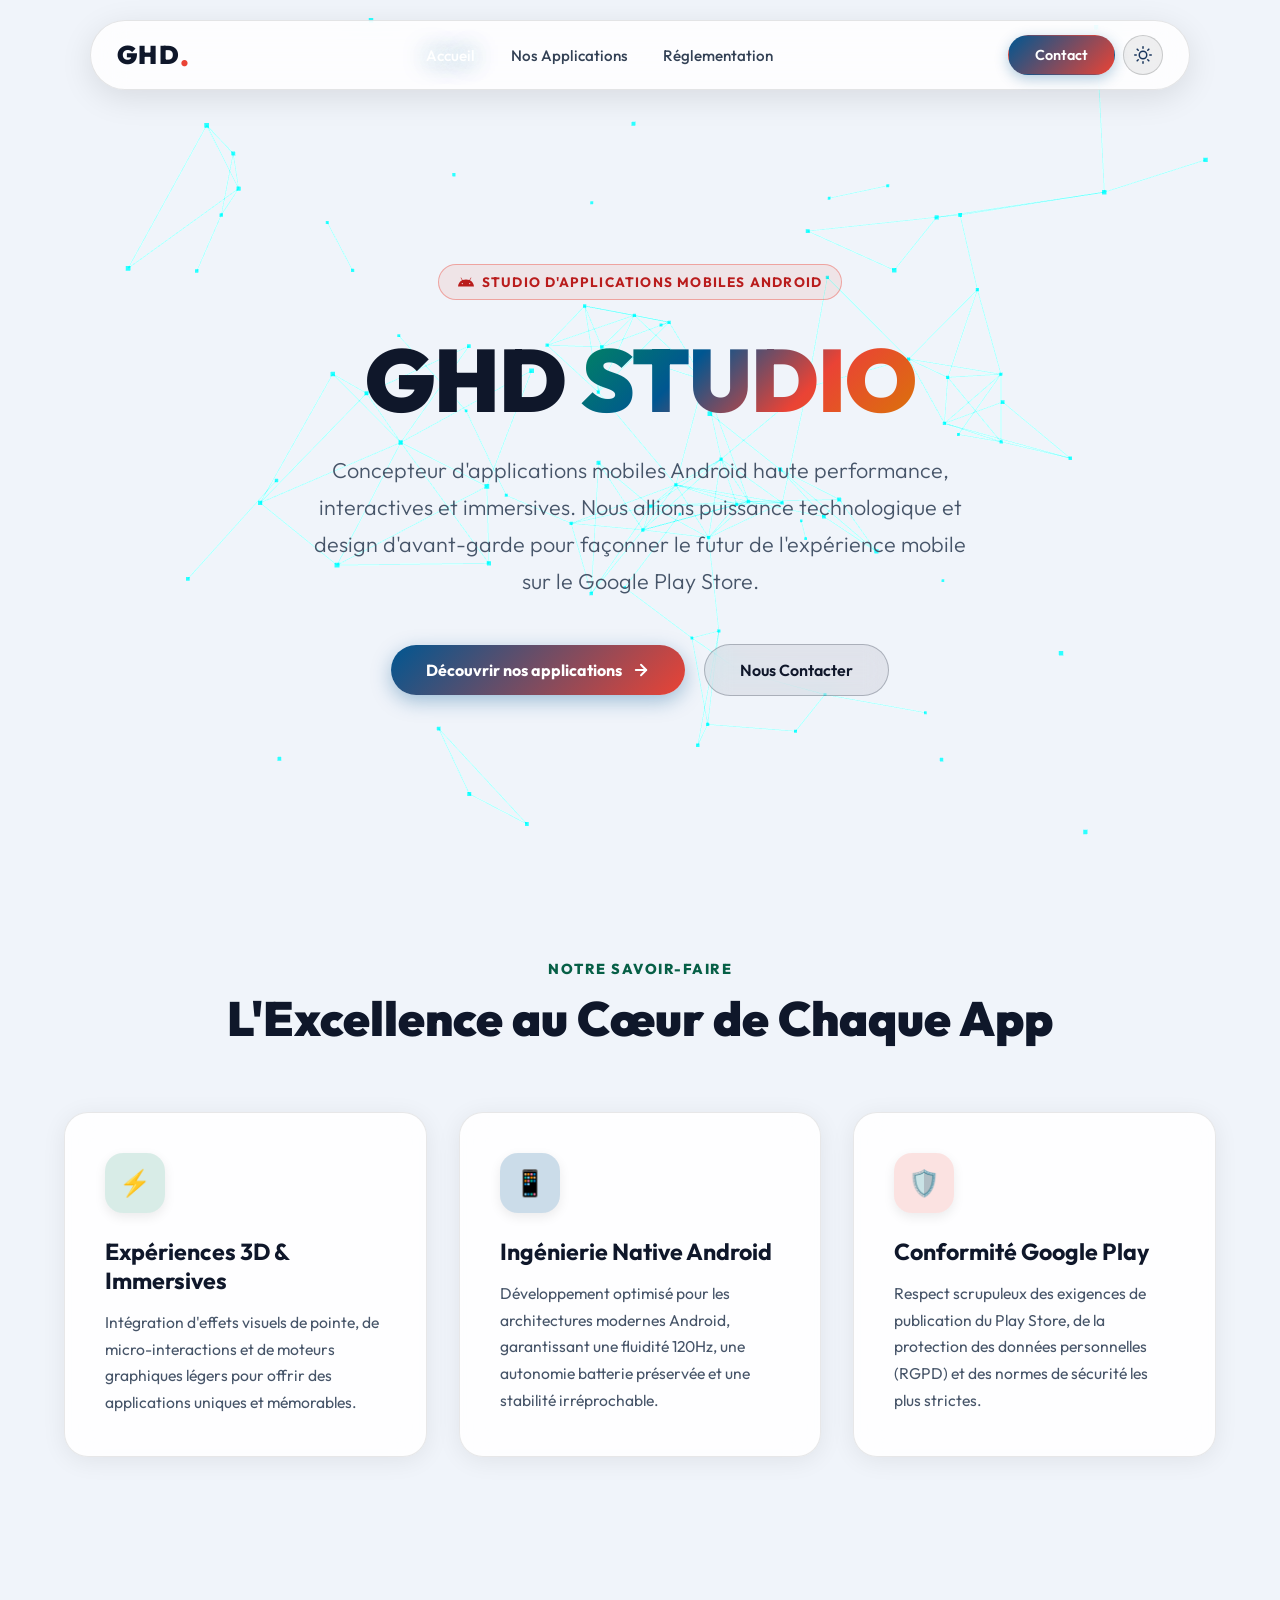
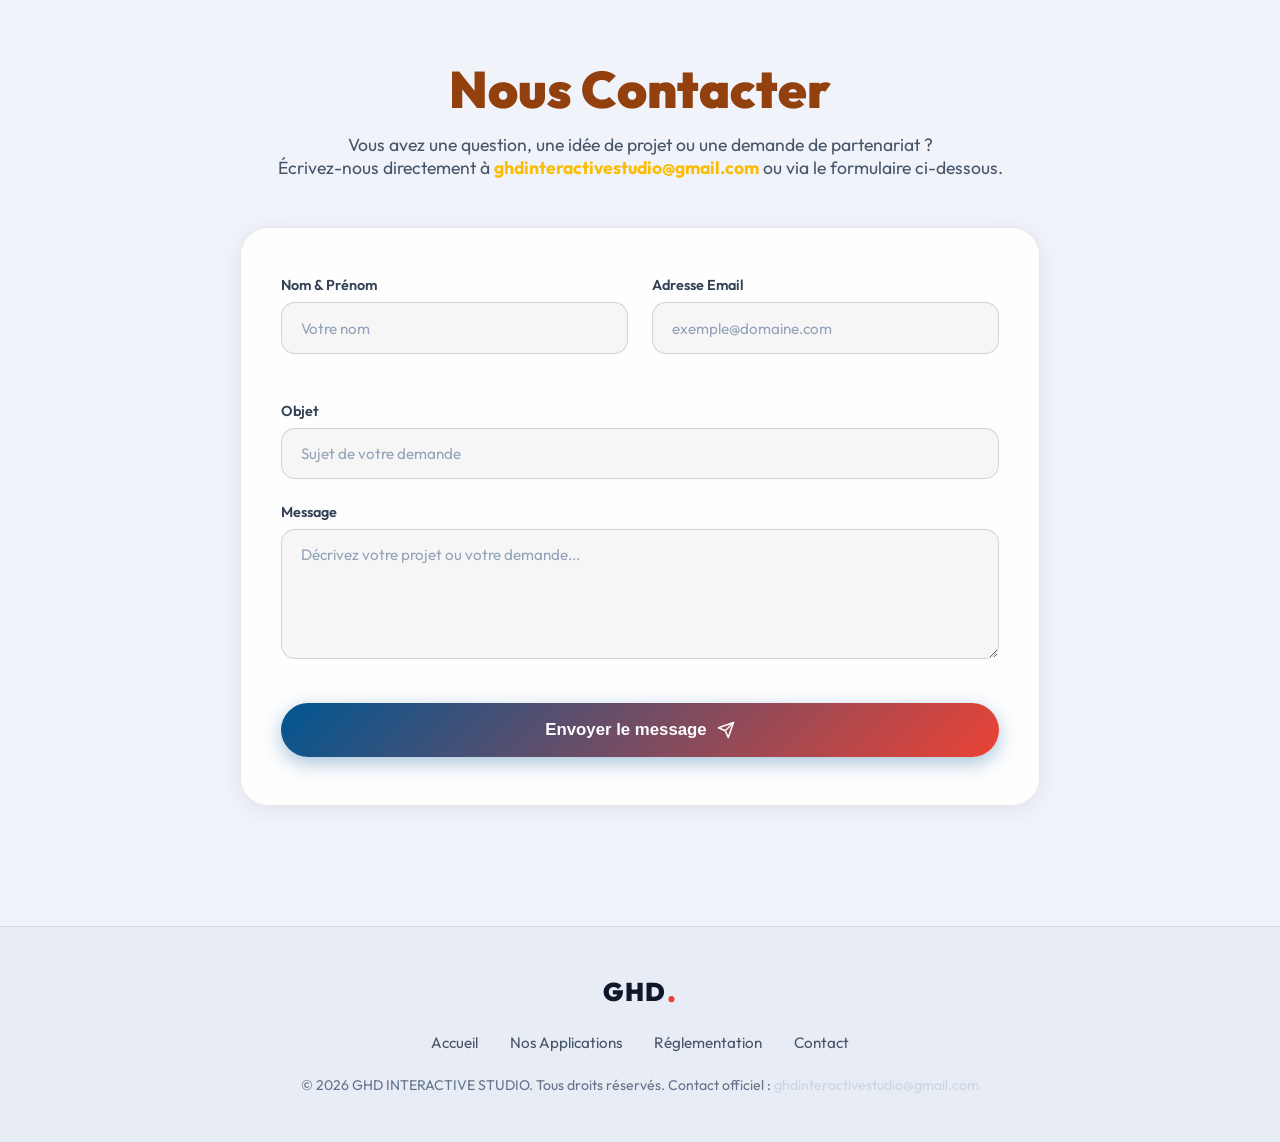
==== commit 2643646a: "fix(responsive): restore full desktop grid layout and centering for applications.html - Fix .apps-se" ====
--- a/index.html
+++ b/index.html
@@ -9,7 +9,7 @@
     <link rel="preconnect" href="https://fonts.gstatic.com" crossorigin>
     <link href="https://fonts.googleapis.com/css2?family=Outfit:wght@300;500;700;900&display=swap" rel="stylesheet">
     <link rel="icon" type="image/svg+xml" href="favicon.svg">
-    <link rel="stylesheet" href="style.css?v=20260928c">
+    <link rel="stylesheet" href="style.css?v=20260928d">
     <!-- Local Scripts with CDN Fallback -->
     <script src="three.min.js"></script>
     <script>
@@ -204,7 +204,7 @@
     </footer>
 
     <!-- Three.js Interactive Engine -->
-    <script src="main.js?v=20260928c"></script>
+    <script src="main.js?v=20260928d"></script>
 
     <!-- GSAP Entrance Animations -->
     <script>
--- a/style.css
+++ b/style.css
@@ -681,13 +681,15 @@
     padding: 140px 1.5rem 100px;
     min-height: 100vh;
     display: flex;
-    justify-content: center;
-    align-items: center;
+    flex-direction: column;
+    align-items: center;
+    width: 100%;
 }
 
 .apps-container {
     max-width: 1200px;
     width: 100%;
+    margin: 0 auto;
     text-align: center;
 }
 
@@ -714,9 +716,12 @@
 
 .apps-grid {
     display: grid;
-    grid-template-columns: repeat(auto-fit, minmax(300px, 1fr));
+    grid-template-columns: repeat(3, 1fr);
     gap: 2.2rem;
-}
+    width: 100%;
+    margin: 0 auto;
+}
+
 
 .app-card {
     background: var(--card-bg);
@@ -976,9 +981,420 @@
     font-size: 0.88rem;
 }
 
+/* ==========================================================================
+   Featured Project Banner & Lupus Arena Styling Additions
+   ========================================================================== */
+
+.featured-project-section {
+    padding: 60px 1.5rem 100px;
+    max-width: 1200px;
+    width: 100%;
+    margin: 0 auto;
+}
+
+.featured-project-card {
+    background: linear-gradient(135deg, rgba(20, 24, 38, 0.95), rgba(10, 12, 18, 0.98));
+    border: 1px solid rgba(251, 188, 5, 0.35);
+    border-radius: 28px;
+    padding: 3rem;
+    position: relative;
+    overflow: hidden;
+    box-shadow: 0 25px 60px rgba(0, 0, 0, 0.7), 0 0 35px rgba(251, 188, 5, 0.15);
+    margin: 0 auto 3.5rem;
+    text-align: left;
+    max-width: 1200px;
+    width: 100%;
+    transition: transform 0.3s ease, box-shadow 0.3s ease;
+}
+
+.featured-project-card:hover {
+    transform: translateY(-4px);
+    box-shadow: 0 28px 70px rgba(0, 0, 0, 0.8), 0 0 40px rgba(251, 188, 5, 0.22);
+}
+
+.featured-project-card::before {
+    content: '';
+    position: absolute;
+    top: 0;
+    left: 0;
+    right: 0;
+    height: 4px;
+    background: linear-gradient(90deg, #ea4335, #fbbc05, #01875f, #005691);
+}
+
+.featured-badge-top {
+    display: inline-flex;
+    align-items: center;
+    gap: 8px;
+    padding: 0.45rem 1.2rem;
+    background: rgba(251, 188, 5, 0.18);
+    border: 1px solid rgba(251, 188, 5, 0.6);
+    color: var(--google-yellow);
+    border-radius: 30px;
+    font-size: 0.85rem;
+    font-weight: 800;
+    letter-spacing: 1px;
+    text-transform: uppercase;
+    margin-bottom: 1.8rem;
+}
+
+.featured-layout {
+    display: grid;
+    grid-template-columns: 1.15fr 0.85fr;
+    gap: 3rem;
+    align-items: center;
+}
+
+.featured-game-title {
+    font-size: clamp(2.2rem, 4vw, 3.2rem);
+    font-weight: 900;
+    margin-bottom: 0.8rem;
+    letter-spacing: -0.5px;
+    color: #ffffff;
+}
+
+.featured-game-desc {
+    color: var(--text-secondary);
+    font-size: 1.05rem;
+    line-height: 1.7;
+    margin-bottom: 1.8rem;
+}
+
+.game-tags {
+    display: flex;
+    flex-wrap: wrap;
+    gap: 0.6rem;
+    margin-bottom: 2rem;
+}
+
+.game-tag {
+    background: rgba(255, 255, 255, 0.06);
+    border: 1px solid rgba(255, 255, 255, 0.12);
+    padding: 0.4rem 0.9rem;
+    border-radius: 20px;
+    font-size: 0.82rem;
+    color: #e2e8f0;
+    font-weight: 500;
+    display: inline-flex;
+    align-items: center;
+    gap: 6px;
+}
+
+.game-tag.tag-accent {
+    border-color: rgba(1, 135, 95, 0.5);
+    background: rgba(1, 135, 95, 0.15);
+    color: #34d399;
+}
+
+.game-stats-grid {
+    display: grid;
+    grid-template-columns: repeat(3, 1fr);
+    gap: 1rem;
+    margin-bottom: 2.2rem;
+}
+
+.game-stat-card {
+    background: rgba(255, 255, 255, 0.03);
+    border: 1px solid rgba(255, 255, 255, 0.08);
+    border-radius: 16px;
+    padding: 1rem;
+    text-align: center;
+}
+
+.game-stat-num {
+    font-size: 1.6rem;
+    font-weight: 900;
+    color: var(--google-yellow);
+    display: block;
+}
+
+.game-stat-label {
+    font-size: 0.78rem;
+    color: var(--text-secondary);
+    text-transform: uppercase;
+    letter-spacing: 0.8px;
+}
+
+.featured-visual-box {
+    position: relative;
+    border-radius: 22px;
+    overflow: hidden;
+    border: 1px solid rgba(255, 255, 255, 0.15);
+    box-shadow: 0 20px 40px rgba(0, 0, 0, 0.8);
+    background: #000000;
+    width: 100%;
+}
+
+.featured-visual-box img {
+    width: 100%;
+    height: auto;
+    max-height: 440px;
+    display: block;
+    object-fit: cover;
+    transition: transform 0.6s cubic-bezier(0.2, 0.8, 0.2, 1);
+}
+
+.featured-visual-box:hover img {
+    transform: scale(1.03);
+}
+
+.featured-visual-overlay {
+    position: absolute;
+    bottom: 0;
+    left: 0;
+    right: 0;
+    background: linear-gradient(180deg, transparent, rgba(0, 0, 0, 0.85) 70%);
+    padding: 1.5rem;
+    display: flex;
+    align-items: center;
+    gap: 12px;
+}
+
+.featured-icon-badge {
+    width: 56px;
+    height: 56px;
+    border-radius: 14px;
+    overflow: hidden;
+    box-shadow: 0 4px 15px rgba(0, 0, 0, 0.6);
+    border: 2px solid rgba(251, 188, 5, 0.6);
+    flex-shrink: 0;
+}
+
+.featured-icon-badge img {
+    width: 100%;
+    height: 100%;
+    object-fit: cover;
+}
+
+/* Dedicated Game Page (lupus-arena.html) */
+.game-header {
+    text-align: center;
+    max-width: 900px;
+    margin: 0 auto 3rem;
+}
+
+.game-hero-icon {
+    width: 110px;
+    height: 110px;
+    border-radius: 26px;
+    margin: 0 auto 1.5rem;
+    border: 3px solid rgba(251, 188, 5, 0.7);
+    box-shadow: 0 15px 35px rgba(251, 188, 5, 0.35);
+    overflow: hidden;
+    display: block;
+}
+
+.game-hero-icon img {
+    width: 100%;
+    height: 100%;
+    object-fit: cover;
+}
+
+.game-quick-nav {
+    display: flex;
+    justify-content: center;
+    flex-wrap: wrap;
+    gap: 0.8rem;
+    margin-bottom: 3rem;
+    position: sticky;
+    top: 90px;
+    z-index: 50;
+    background: rgba(10, 13, 20, 0.85);
+    backdrop-filter: blur(14px);
+    padding: 0.8rem 1rem;
+    border-radius: 40px;
+    border: 1px solid rgba(255, 255, 255, 0.1);
+    max-width: 950px;
+    margin-left: auto;
+    margin-right: auto;
+}
+
+.game-quick-nav a {
+    color: var(--text-secondary);
+    text-decoration: none;
+    font-size: 0.88rem;
+    font-weight: 600;
+    padding: 0.5rem 1rem;
+    border-radius: 20px;
+    transition: all 0.25s ease;
+}
+
+.game-quick-nav a:hover,
+.game-quick-nav a.active {
+    color: #ffffff;
+    background: rgba(255, 255, 255, 0.1);
+    text-shadow: 0 0 10px rgba(255, 255, 255, 0.6);
+}
+
+/* Cards Showcase Grid */
+.cards-showcase-grid {
+    display: grid;
+    grid-template-columns: repeat(auto-fill, minmax(180px, 1fr));
+    gap: 1.5rem;
+    margin: 2rem 0;
+}
+
+.role-card-item {
+    background: rgba(255, 255, 255, 0.03);
+    border: 1px solid rgba(255, 255, 255, 0.1);
+    border-radius: 18px;
+    overflow: hidden;
+    transition: transform 0.3s ease, border-color 0.3s ease, box-shadow 0.3s ease;
+    text-align: center;
+}
+
+.role-card-item:hover {
+    transform: translateY(-6px);
+    border-color: rgba(251, 188, 5, 0.6);
+    box-shadow: 0 15px 30px rgba(0, 0, 0, 0.6);
+}
+
+.role-card-thumb {
+    width: 100%;
+    aspect-ratio: 3/4;
+    overflow: hidden;
+    position: relative;
+    background: #000;
+}
+
+.role-card-thumb img {
+    width: 100%;
+    height: 100%;
+    object-fit: cover;
+    transition: transform 0.5s ease;
+}
+
+.role-card-item:hover .role-card-thumb img {
+    transform: scale(1.08);
+}
+
+.role-card-name {
+    padding: 0.8rem 0.6rem;
+    font-size: 0.95rem;
+    font-weight: 700;
+    color: #ffffff;
+}
+
+.role-card-faction {
+    font-size: 0.75rem;
+    display: block;
+    margin-top: 2px;
+}
+
+.faction-village {
+    color: #38bdf8;
+}
+
+.faction-wolf {
+    color: #ef4444;
+}
+
+.faction-solo {
+    color: #eab308;
+}
+
+/* Google Play Data Safety Table */
+.data-safety-card {
+    background: rgba(14, 18, 28, 0.85);
+    border: 1px solid rgba(255, 255, 255, 0.12);
+    border-radius: 20px;
+    overflow: hidden;
+    margin-top: 1.5rem;
+}
+
+.data-table-responsive {
+    overflow-x: auto;
+    width: 100%;
+}
+
+.data-safety-table {
+    width: 100%;
+    border-collapse: collapse;
+    text-align: left;
+    font-size: 0.92rem;
+}
+
+.data-safety-table th {
+    background: rgba(255, 255, 255, 0.05);
+    color: #ffffff;
+    padding: 1rem 1.2rem;
+    font-weight: 700;
+    border-bottom: 1px solid rgba(255, 255, 255, 0.1);
+    white-space: nowrap;
+}
+
+.data-safety-table td {
+    padding: 1.1rem 1.2rem;
+    border-bottom: 1px solid rgba(255, 255, 255, 0.06);
+    color: #cbd5e1;
+    vertical-align: top;
+}
+
+.data-safety-table tr:hover td {
+    background: rgba(255, 255, 255, 0.02);
+}
+
+.compliance-badge-ok {
+    display: inline-flex;
+    align-items: center;
+    gap: 5px;
+    padding: 0.25rem 0.6rem;
+    background: rgba(1, 135, 95, 0.2);
+    border: 1px solid rgba(1, 135, 95, 0.4);
+    color: #34d399;
+    border-radius: 12px;
+    font-size: 0.78rem;
+    font-weight: 700;
+}
+
+.compliance-badge-info {
+    display: inline-flex;
+    align-items: center;
+    gap: 5px;
+    padding: 0.25rem 0.6rem;
+    background: rgba(0, 86, 145, 0.2);
+    border: 1px solid rgba(0, 86, 145, 0.4);
+    color: #38bdf8;
+    border-radius: 12px;
+    font-size: 0.78rem;
+    font-weight: 700;
+}
+
+.compliance-callout {
+    background: rgba(0, 86, 145, 0.12);
+    border-left: 4px solid var(--google-blue);
+    border-radius: 0 16px 16px 0;
+    padding: 1.2rem 1.5rem;
+    margin: 1.5rem 0;
+}
+
+.compliance-callout.warning {
+    background: rgba(251, 188, 5, 0.1);
+    border-left-color: var(--google-yellow);
+}
+
+.compliance-callout.danger {
+    background: rgba(234, 67, 53, 0.1);
+    border-left-color: var(--google-red);
+}
+
+.compliance-callout h4 {
+    color: #ffffff;
+    font-size: 1.05rem;
+    margin-bottom: 0.4rem;
+}
+
+.compliance-callout p {
+    color: #cbd5e1;
+    font-size: 0.95rem;
+    margin-bottom: 0;
+    line-height: 1.6;
+}
+
 /* =====================================================================
    HAMBURGER TOGGLE BUTTON
    ===================================================================== */
+
 .mobile-toggle {
     display: none;
     background: transparent;
@@ -1086,8 +1502,9 @@
     .feature-card { padding: 2rem 1.5rem; }
 
     /* Applications */
-    .apps-section { padding: 120px 1.2rem 60px; align-items: flex-start; }
+    .apps-section { padding: 120px 1.2rem 60px; align-items: center; }
     .apps-grid { grid-template-columns: 1fr; gap: 1.4rem; }
+
     .app-card { padding: 2rem 1.5rem; }
 
     /* Featured Project */
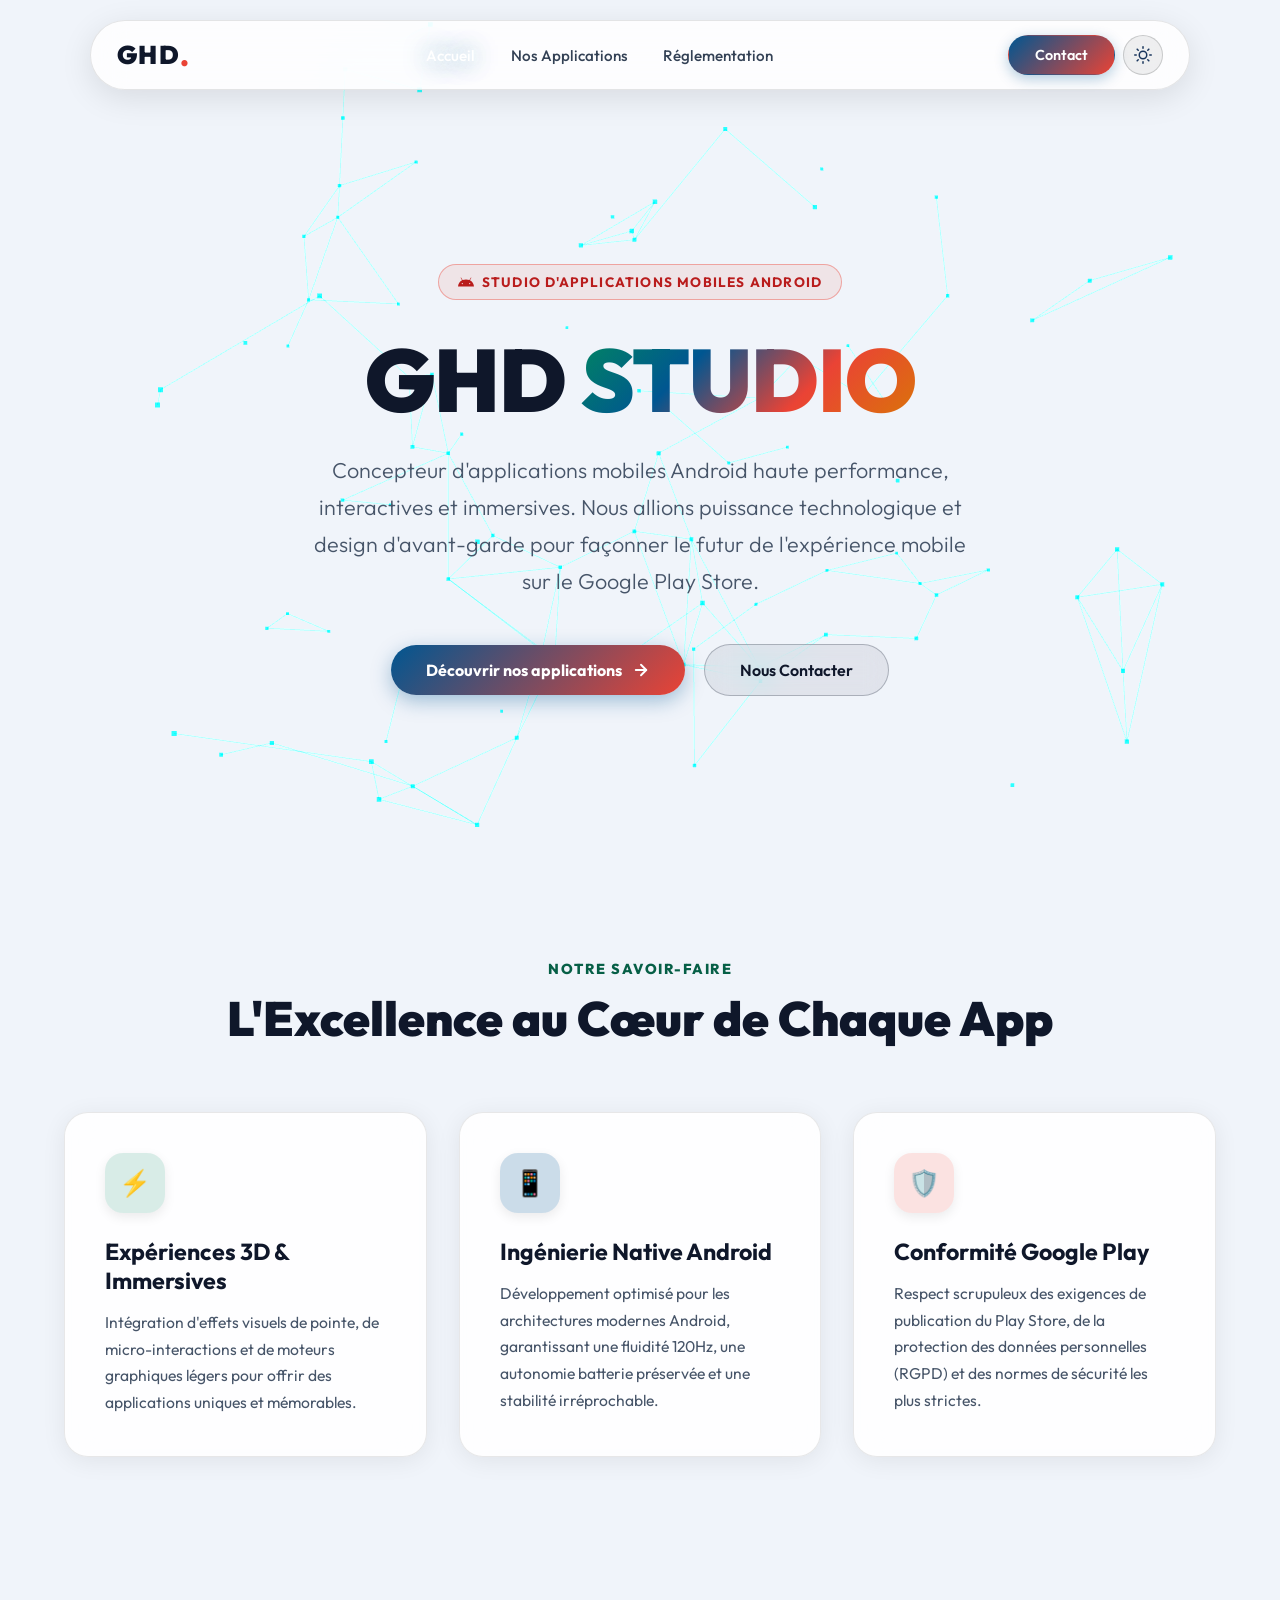
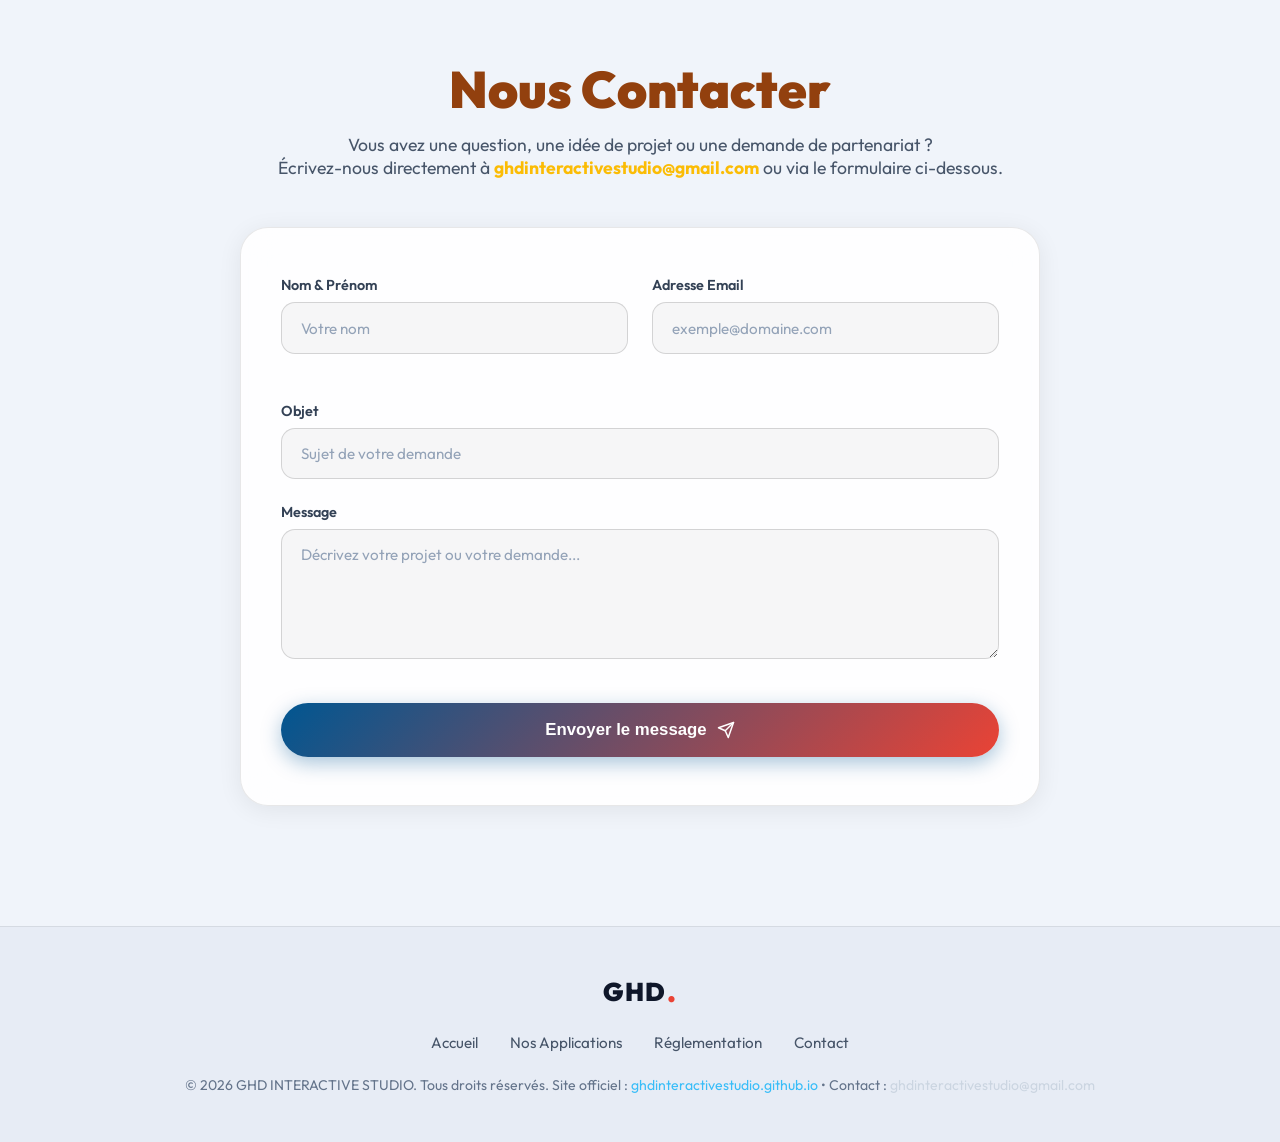
==== commit b8a98d73: "fix: update official website text to ghdinteractivestudio.github.io, enrich privacy policies and fix" ====
--- a/index.html
+++ b/index.html
@@ -9,7 +9,7 @@
     <link rel="preconnect" href="https://fonts.gstatic.com" crossorigin>
     <link href="https://fonts.googleapis.com/css2?family=Outfit:wght@300;500;700;900&display=swap" rel="stylesheet">
     <link rel="icon" type="image/svg+xml" href="favicon.svg">
-    <link rel="stylesheet" href="style.css?v=20260928d">
+    <link rel="stylesheet" href="style.css?v=20260928e">
     <!-- Local Scripts with CDN Fallback -->
     <script src="three.min.js"></script>
     <script>
@@ -198,13 +198,13 @@
                 <li><a href="#contact">Contact</a></li>
             </ul>
             <p class="footer-copy">
-                © 2026 GHD INTERACTIVE STUDIO. Tous droits réservés. Contact officiel : <a href="mailto:ghdinteractivestudio@gmail.com" style="color: #cbd5e1; text-decoration: none;">ghdinteractivestudio@gmail.com</a>
+                © 2026 GHD INTERACTIVE STUDIO. Tous droits réservés. Site officiel : <a href="https://ghdinteractivestudio.github.io/" style="color: #38bdf8; text-decoration: none;">ghdinteractivestudio.github.io</a> • Contact : <a href="mailto:ghdinteractivestudio@gmail.com" style="color: #cbd5e1; text-decoration: none;">ghdinteractivestudio@gmail.com</a>
             </p>
         </div>
     </footer>
 
     <!-- Three.js Interactive Engine -->
-    <script src="main.js?v=20260928d"></script>
+    <script src="main.js?v=20260928e"></script>
 
     <!-- GSAP Entrance Animations -->
     <script>
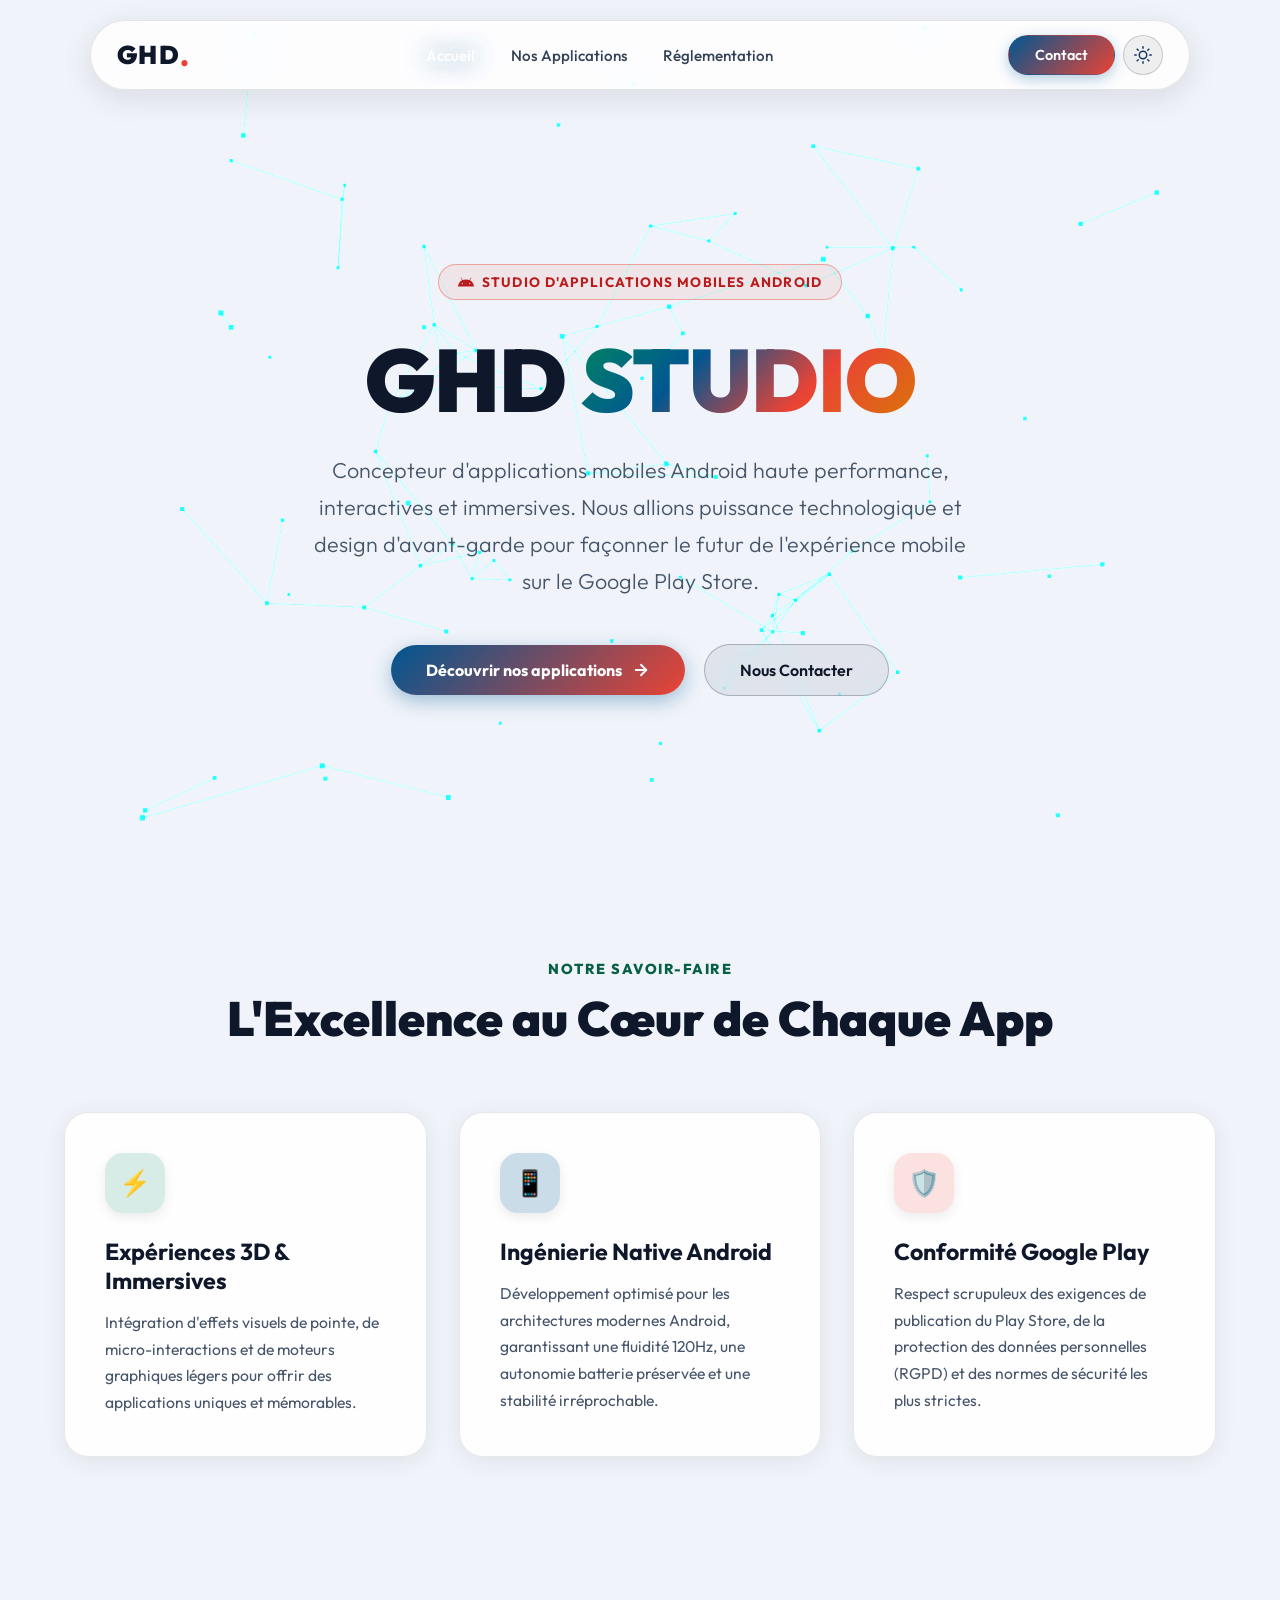
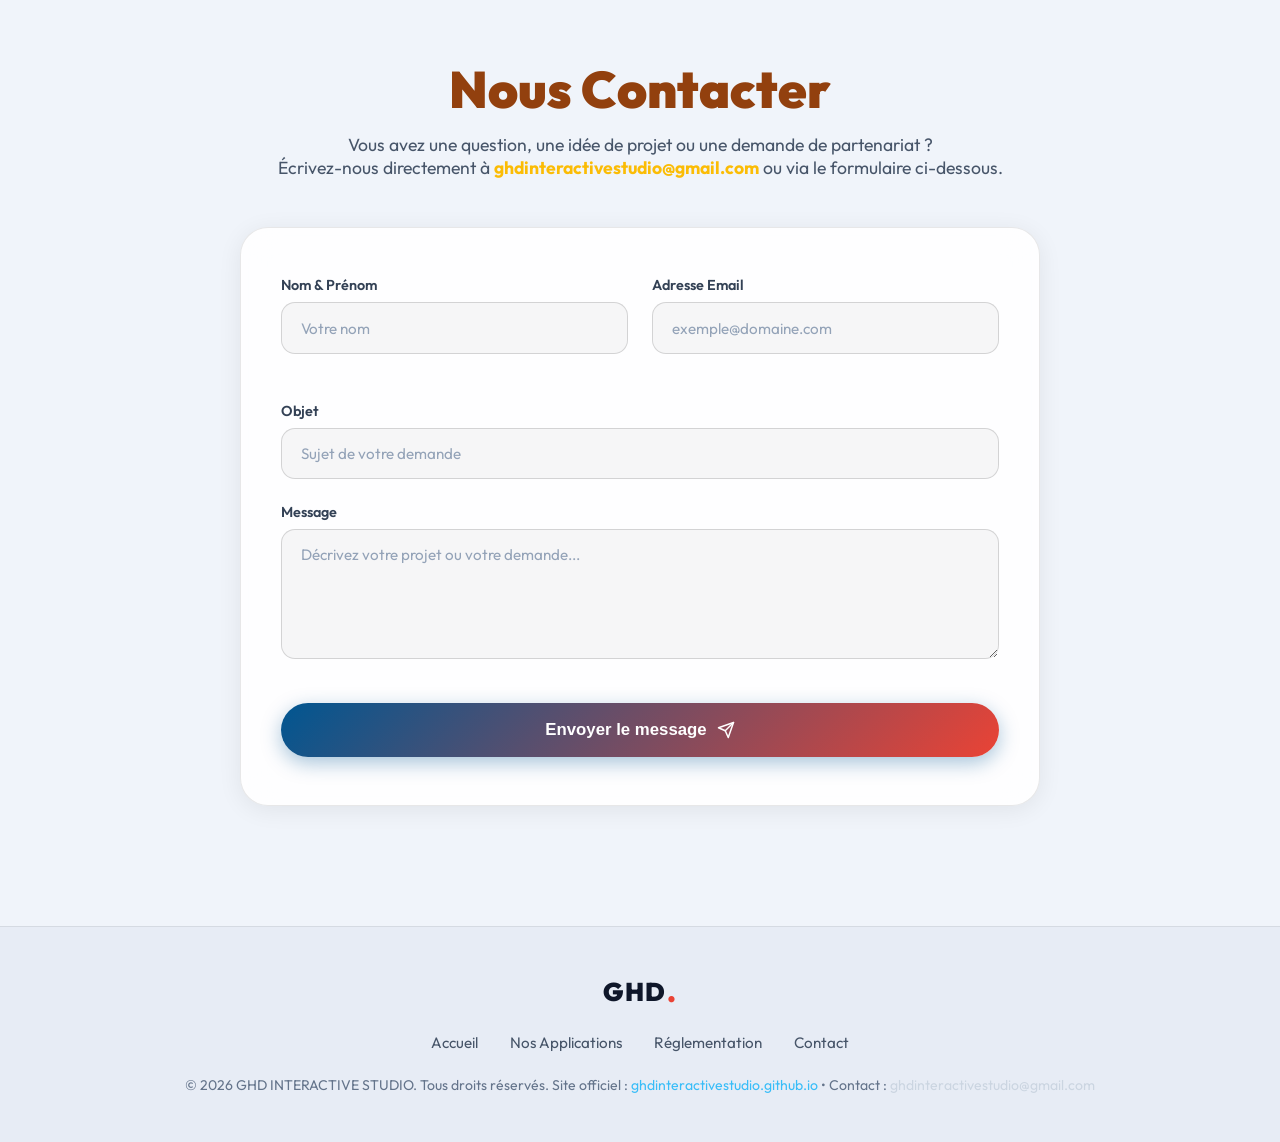
==== commit b2851f73: "fix(responsive): make permissions table responsive on mobile devices with card layout and data label" ====
--- a/index.html
+++ b/index.html
@@ -9,7 +9,7 @@
     <link rel="preconnect" href="https://fonts.gstatic.com" crossorigin>
     <link href="https://fonts.googleapis.com/css2?family=Outfit:wght@300;500;700;900&display=swap" rel="stylesheet">
     <link rel="icon" type="image/svg+xml" href="favicon.svg">
-    <link rel="stylesheet" href="style.css?v=20260928e">
+    <link rel="stylesheet" href="style.css?v=20260928f">
     <!-- Local Scripts with CDN Fallback -->
     <script src="three.min.js"></script>
     <script>
@@ -204,7 +204,7 @@
     </footer>
 
     <!-- Three.js Interactive Engine -->
-    <script src="main.js?v=20260928e"></script>
+    <script src="main.js?v=20260928f"></script>
 
     <!-- GSAP Entrance Animations -->
     <script>
--- a/style.css
+++ b/style.css
@@ -1597,55 +1597,85 @@
 img { max-width: 100%; height: auto; }
 
 /* =====================================================================
-   TABLEAU RESPONSIVE — Mode carte sur mobile (<=560px)
-   Chaque ligne devient une carte avec étiquettes auto-générées
+   TABLEAU RESPONSIVE — Mode carte sur mobile (<=680px)
+   Chaque ligne devient une carte fluide avec étiquettes auto-générées
    ===================================================================== */
-@media (max-width: 560px) {
-
-    /* Autoriser le scroll dans le conteneur */
+@media (max-width: 680px) {
+
+    /* Autoriser le conteneur responsive */
     html, body { overflow-x: clip; }
-    .data-table-responsive { overflow-x: visible; }
-
-    /* Masquer l'en-tête du tableau */
+    .data-table-responsive { 
+        overflow-x: visible; 
+        width: 100%;
+    }
+
+    /* Masquer l'en-tête standard */
     .data-safety-table thead { display: none; }
 
-    /* Chaque ligne = une carte */
+    /* Chaque ligne = une carte élégante */
+    .data-safety-table,
+    .data-safety-table tbody {
+        display: block;
+        width: 100%;
+    }
+
     .data-safety-table tbody tr {
         display: block;
-        background: rgba(255, 255, 255, 0.03);
+        width: 100%;
+        background: rgba(255, 255, 255, 0.035);
         border: 1px solid rgba(255, 255, 255, 0.1);
-        border-radius: 14px;
-        margin-bottom: 1rem;
-        padding: 0.5rem 0;
-        overflow: hidden;
+        border-radius: 16px;
+        margin-bottom: 1.2rem;
+        padding: 0.8rem 1.1rem;
+        box-shadow: 0 4px 20px rgba(0, 0, 0, 0.2);
     }
 
-    /* Chaque cellule = une ligne label + valeur */
+    /* Chaque cellule = étiquette en haut, contenu dessous */
     .data-safety-table tbody td {
         display: flex;
+        flex-direction: column;
         align-items: flex-start;
-        gap: 0.8rem;
-        padding: 0.7rem 1rem;
-        border-bottom: 1px solid rgba(255, 255, 255, 0.05);
-        font-size: 0.88rem;
-        line-height: 1.5;
+        gap: 0.25rem;
+        padding: 0.65rem 0;
+        border-bottom: 1px solid rgba(255, 255, 255, 0.06);
+        font-size: 0.92rem;
+        line-height: 1.55;
+        color: #e2e8f0;
+        word-break: break-word;
     }
+
     .data-safety-table tbody td:last-child {
         border-bottom: none;
+        padding-bottom: 0.2rem;
     }
 
     /* Étiquette auto via data-label */
     .data-safety-table tbody td::before {
         content: attr(data-label);
-        font-weight: 700;
+        font-weight: 800;
         color: var(--google-yellow);
-        font-size: 0.75rem;
+        font-size: 0.72rem;
         text-transform: uppercase;
-        letter-spacing: 0.6px;
-        min-width: 80px;
-        flex-shrink: 0;
-        padding-top: 2px;
+        letter-spacing: 0.8px;
+        display: block;
+        margin-bottom: 0.15rem;
     }
-}
-
-
+
+    /* Adaptation mode clair sur mobile */
+    html.light-mode .data-safety-table tbody tr {
+        background: #ffffff;
+        border-color: rgba(0, 0, 0, 0.08);
+        box-shadow: 0 4px 16px rgba(0, 0, 0, 0.05);
+    }
+
+    html.light-mode .data-safety-table tbody td {
+        color: #334155;
+        border-bottom-color: rgba(0, 0, 0, 0.06);
+    }
+
+    html.light-mode .data-safety-table tbody td::before {
+        color: #b45309;
+    }
+}
+
+
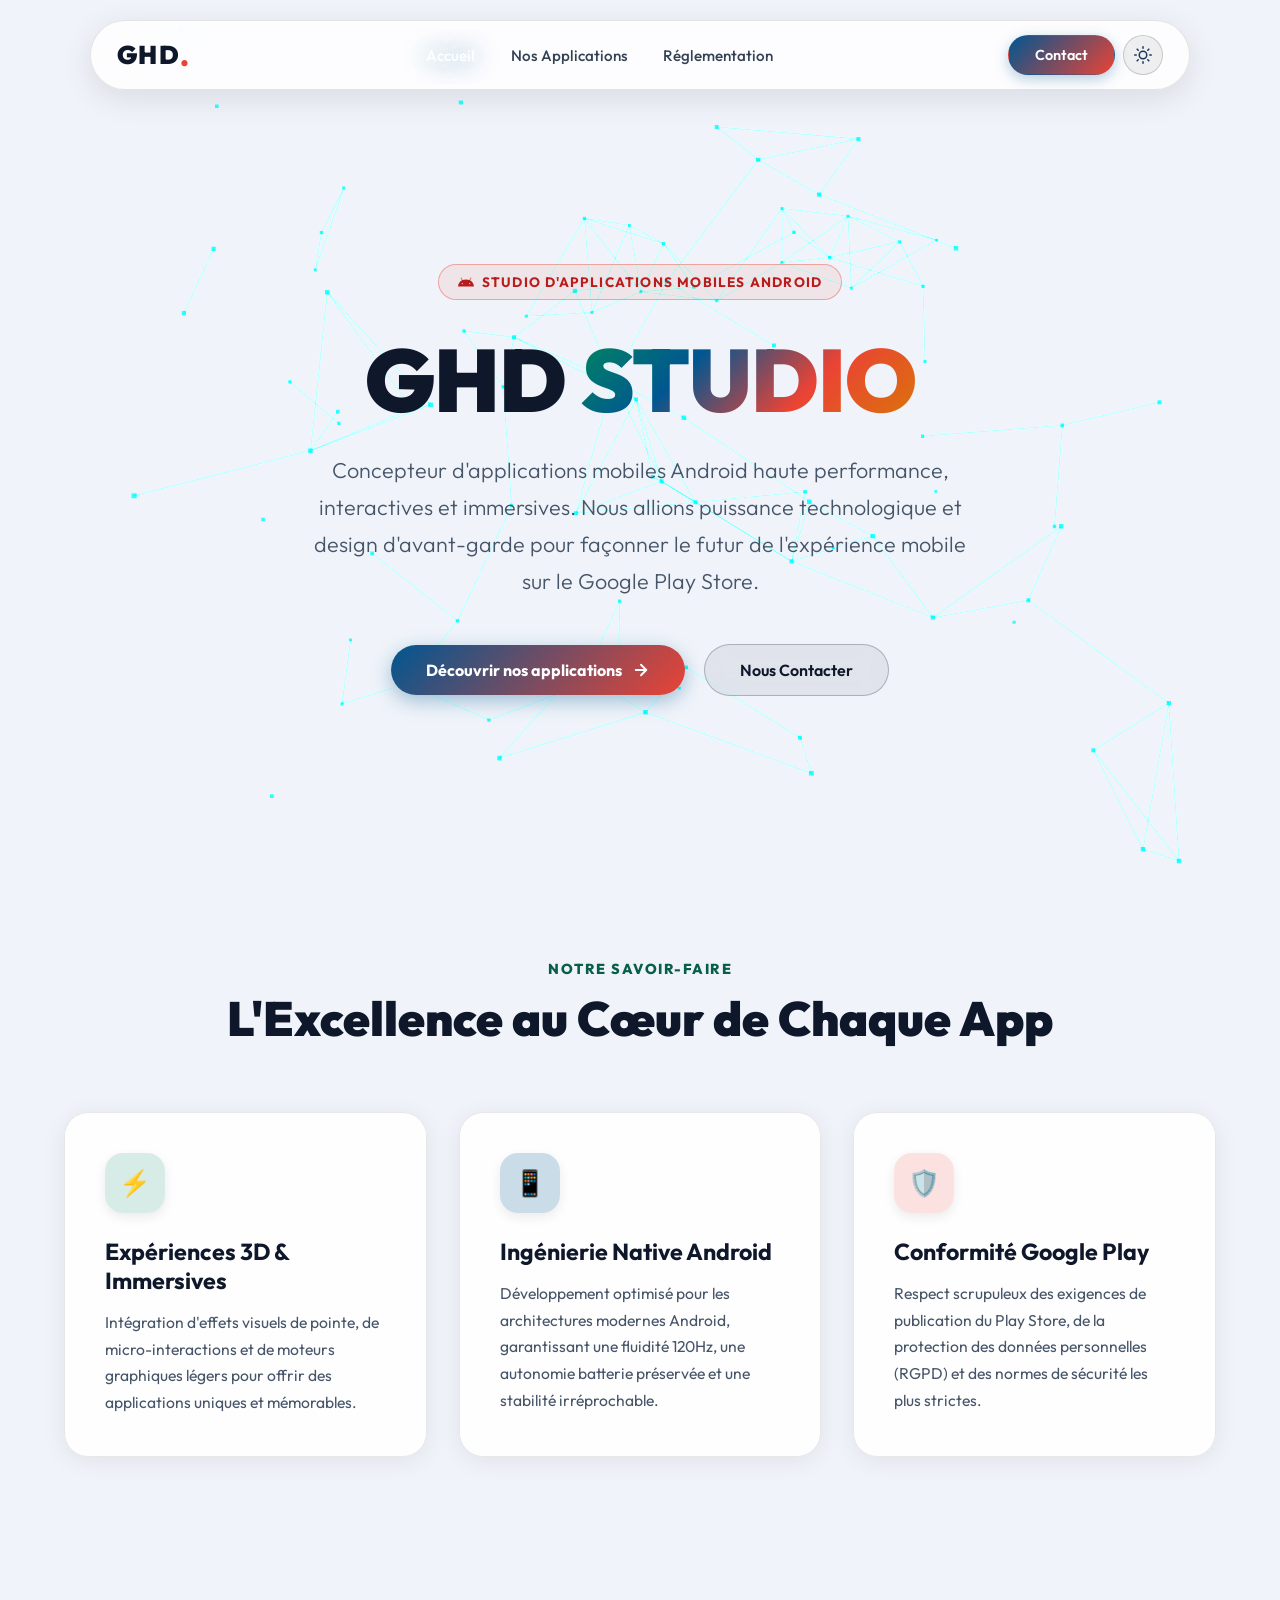
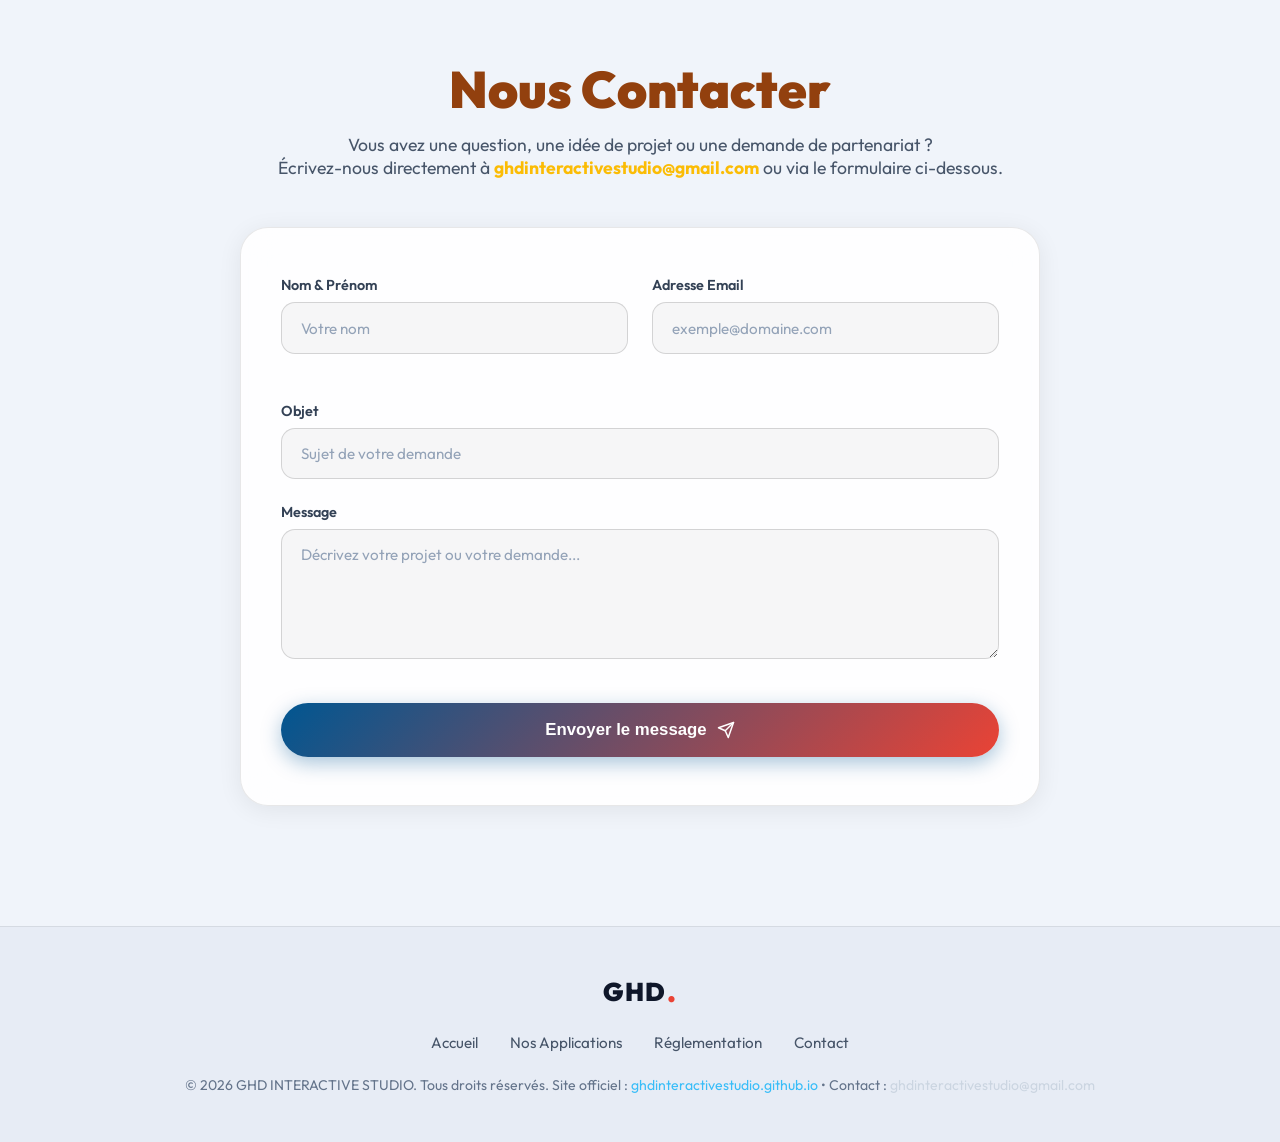
==== commit ba6a976c: "fix(privacy): remove Section 07 account and data deletion from lupus-arena-privacy.html" ====
--- a/index.html
+++ b/index.html
@@ -9,7 +9,7 @@
     <link rel="preconnect" href="https://fonts.gstatic.com" crossorigin>
     <link href="https://fonts.googleapis.com/css2?family=Outfit:wght@300;500;700;900&display=swap" rel="stylesheet">
     <link rel="icon" type="image/svg+xml" href="favicon.svg">
-    <link rel="stylesheet" href="style.css?v=20260928f">
+    <link rel="stylesheet" href="style.css?v=20260928g">
     <!-- Local Scripts with CDN Fallback -->
     <script src="three.min.js"></script>
     <script>
@@ -204,7 +204,7 @@
     </footer>
 
     <!-- Three.js Interactive Engine -->
-    <script src="main.js?v=20260928f"></script>
+    <script src="main.js?v=20260928g"></script>
 
     <!-- GSAP Entrance Animations -->
     <script>
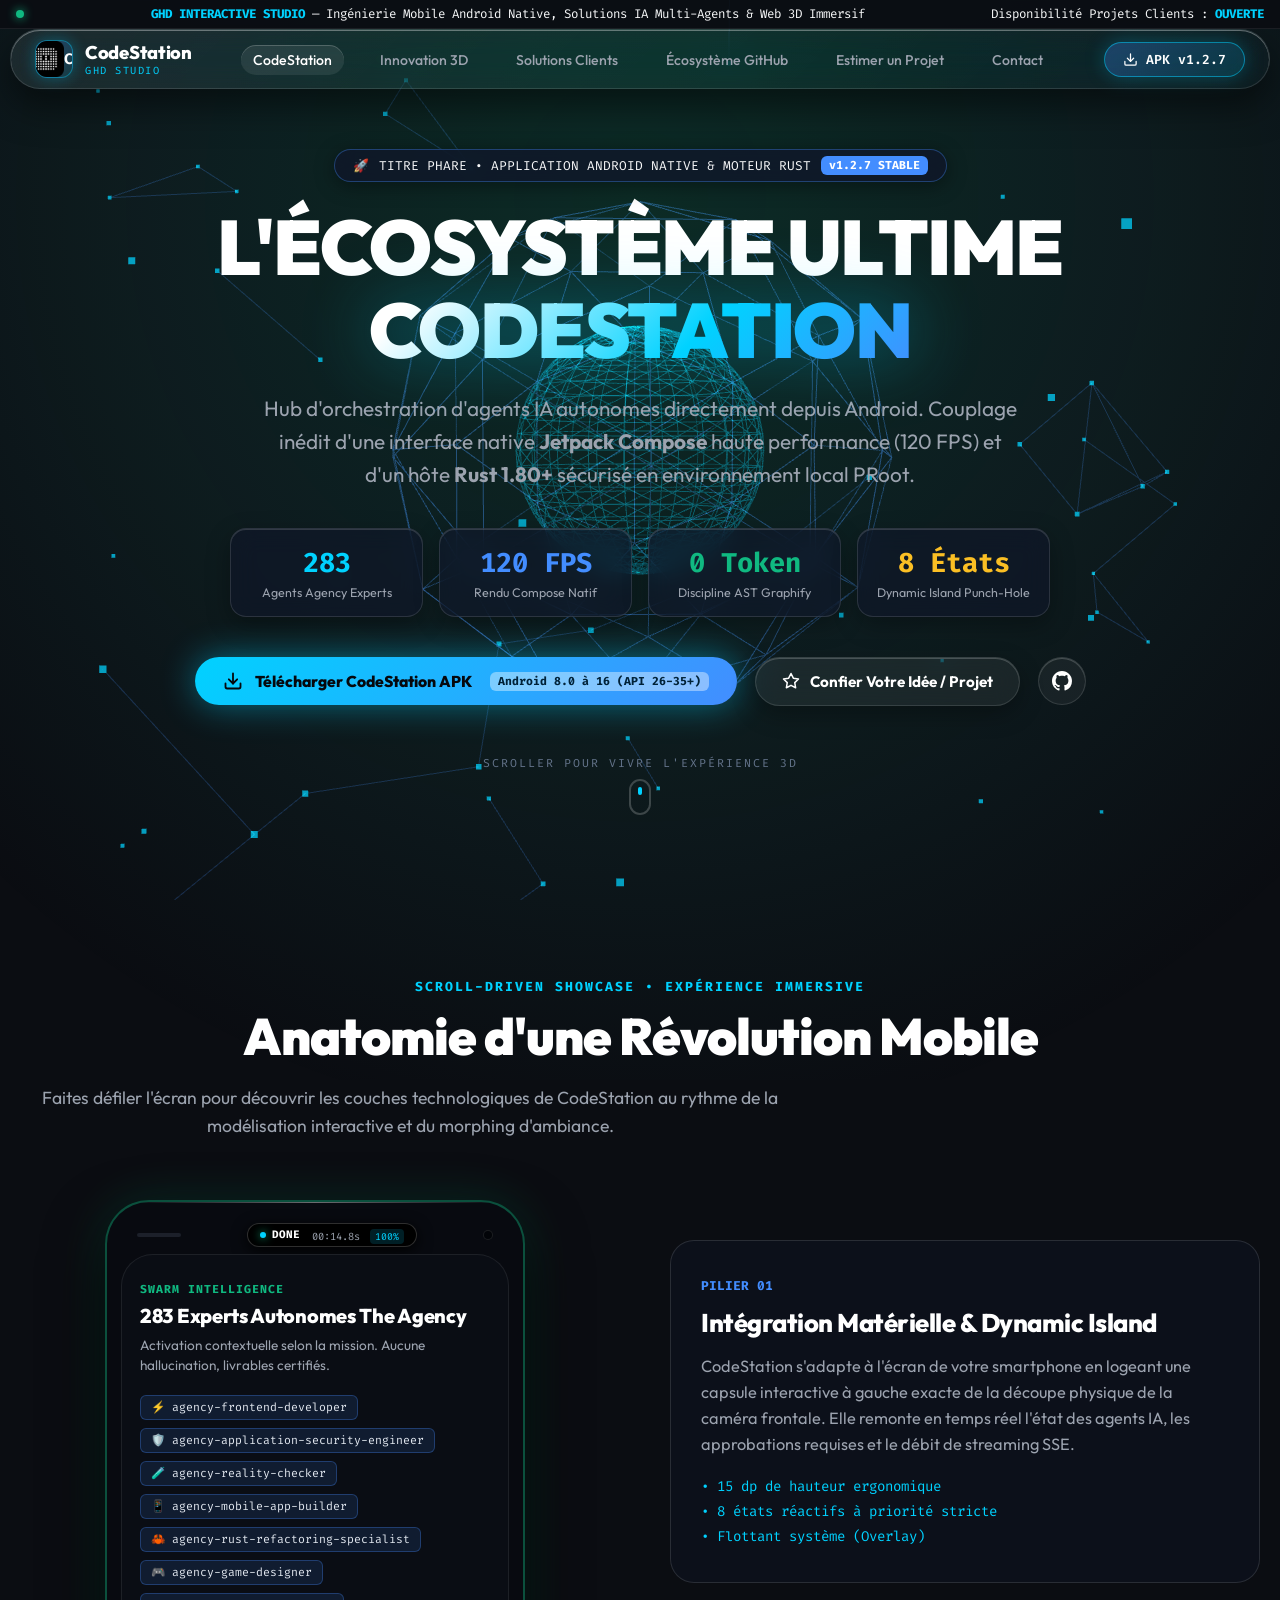
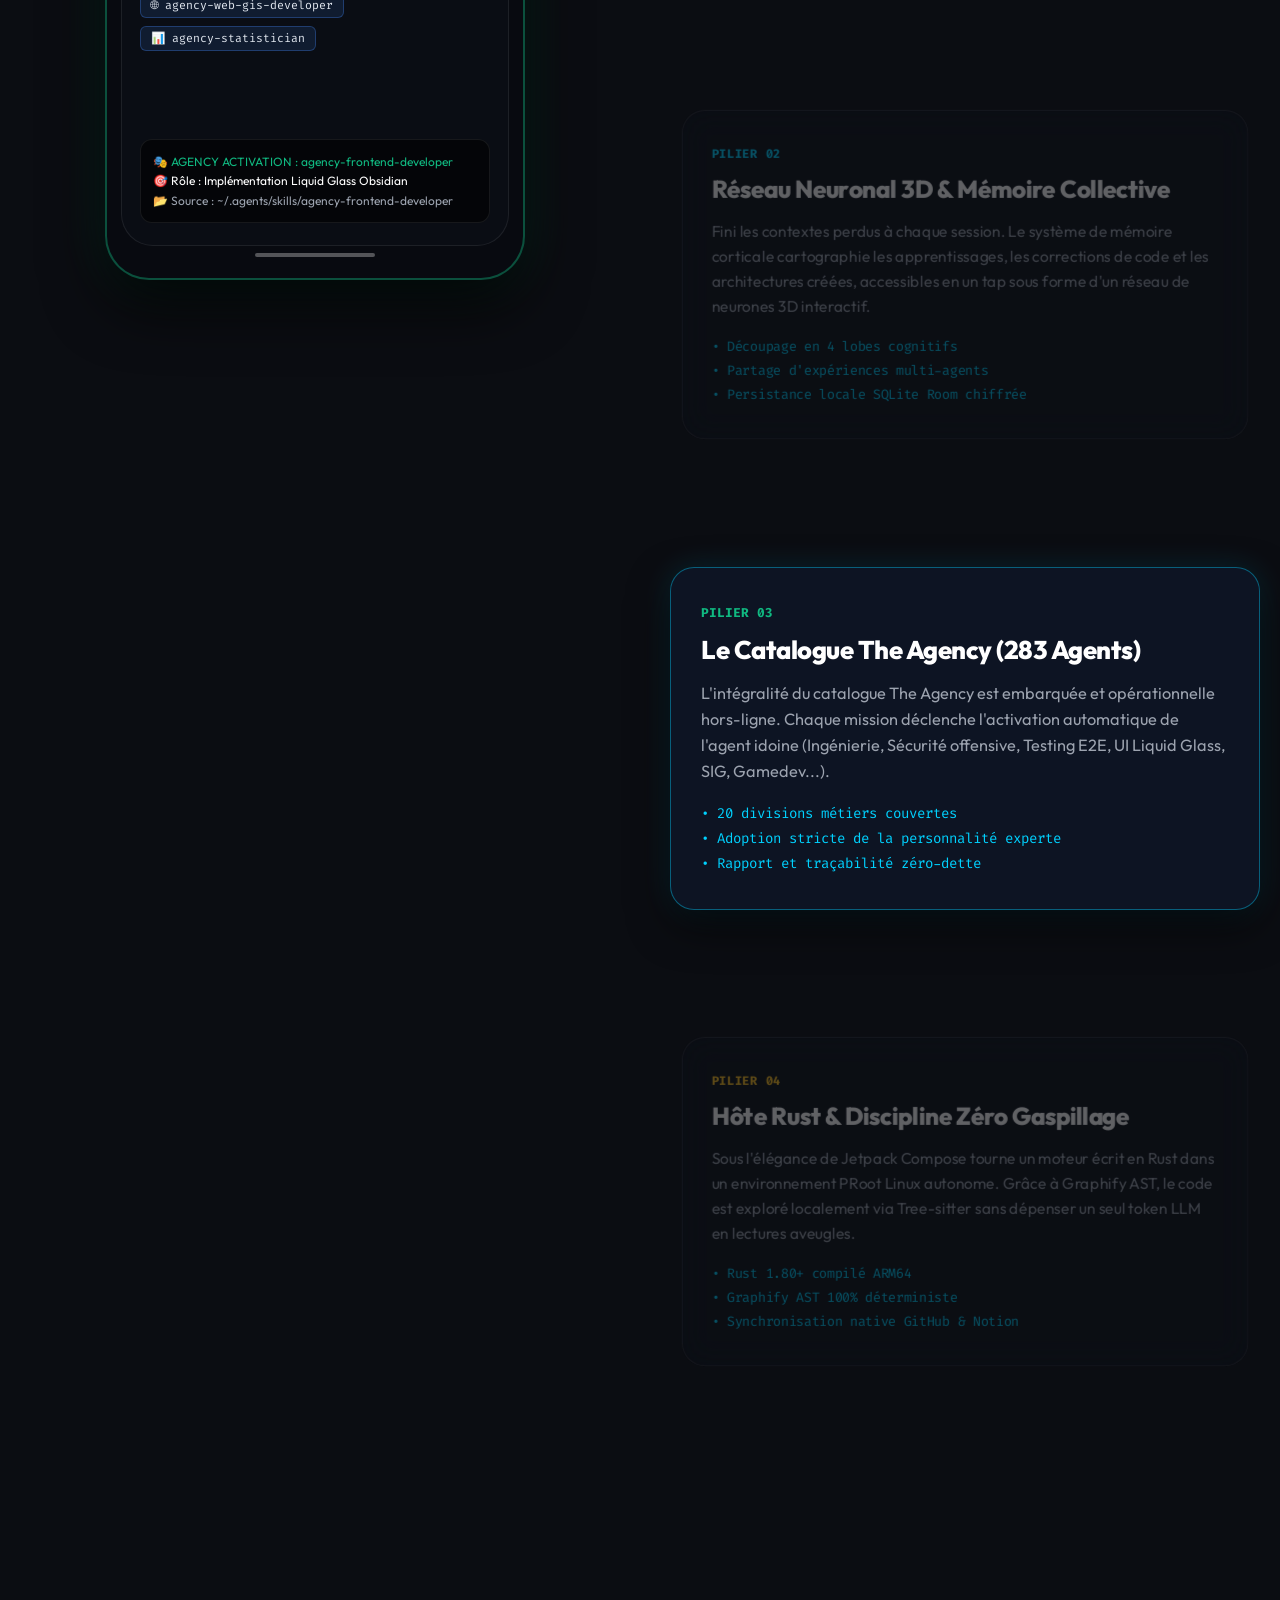
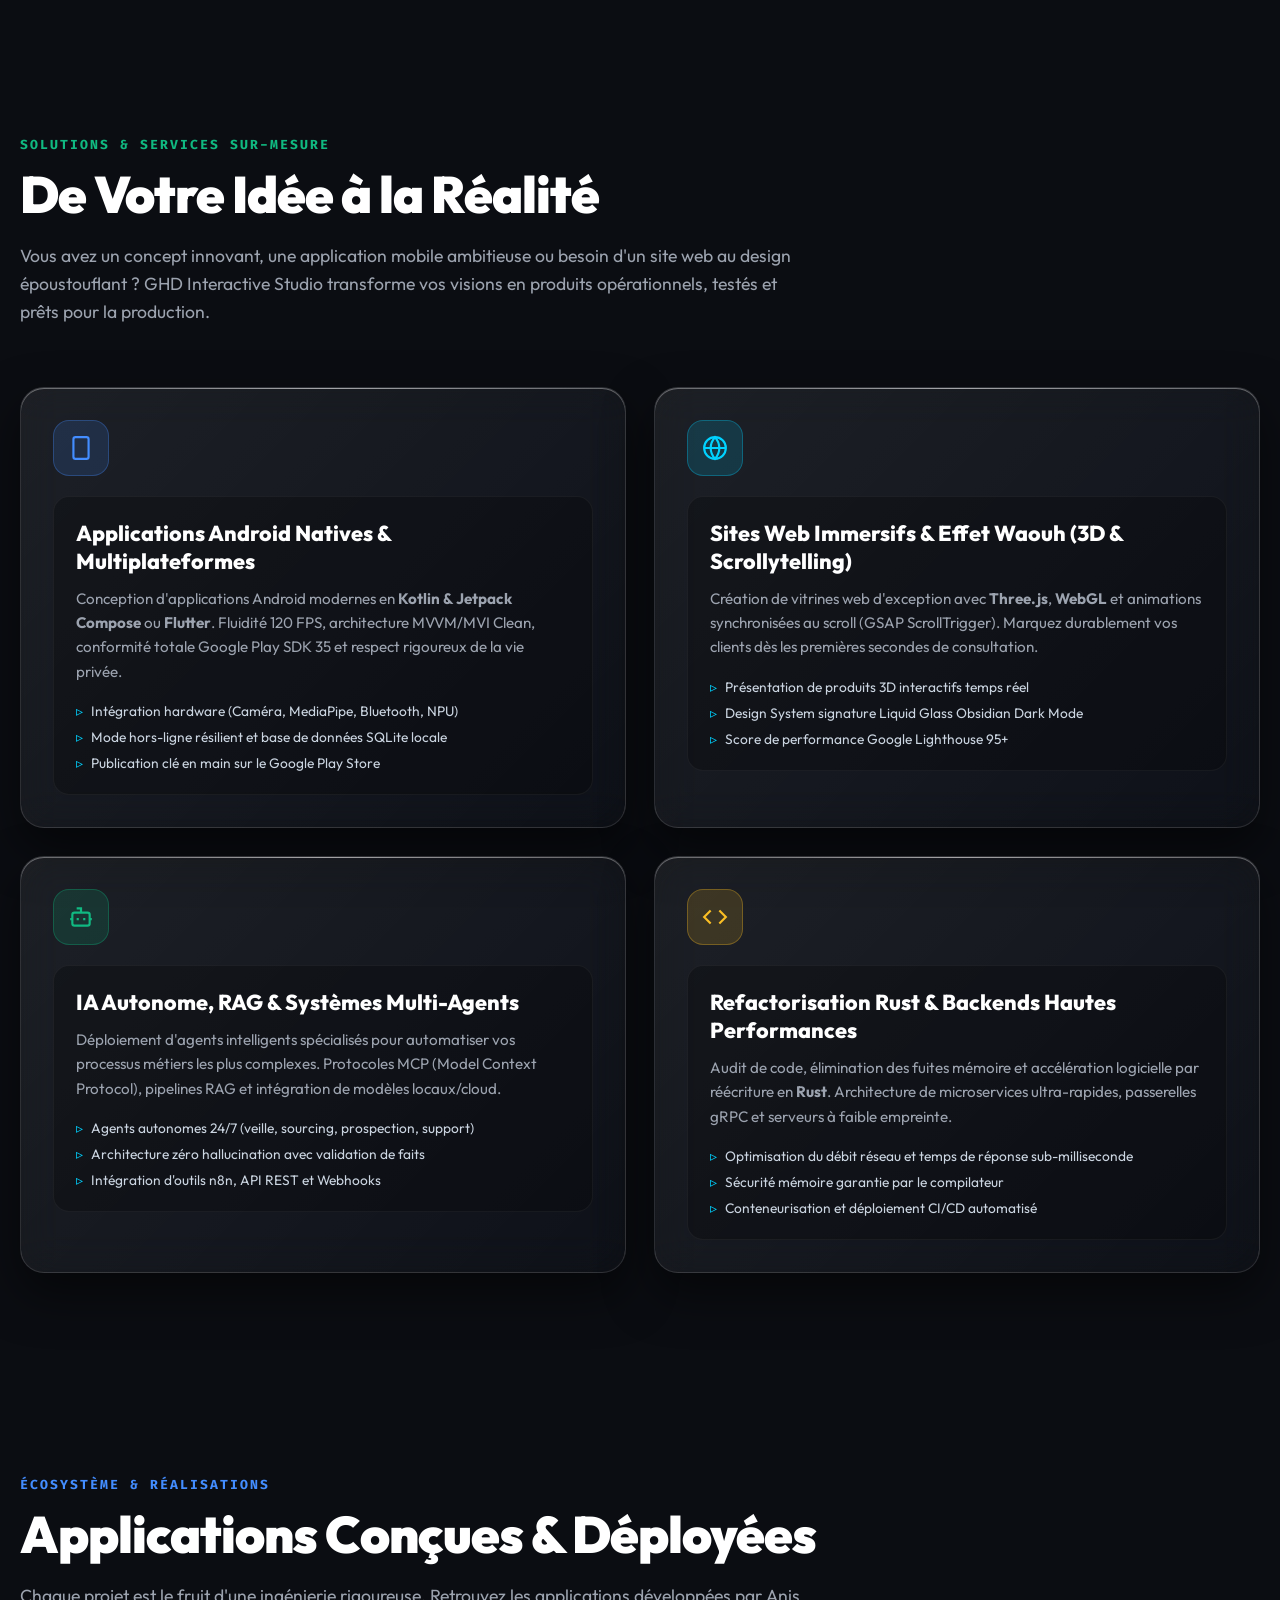
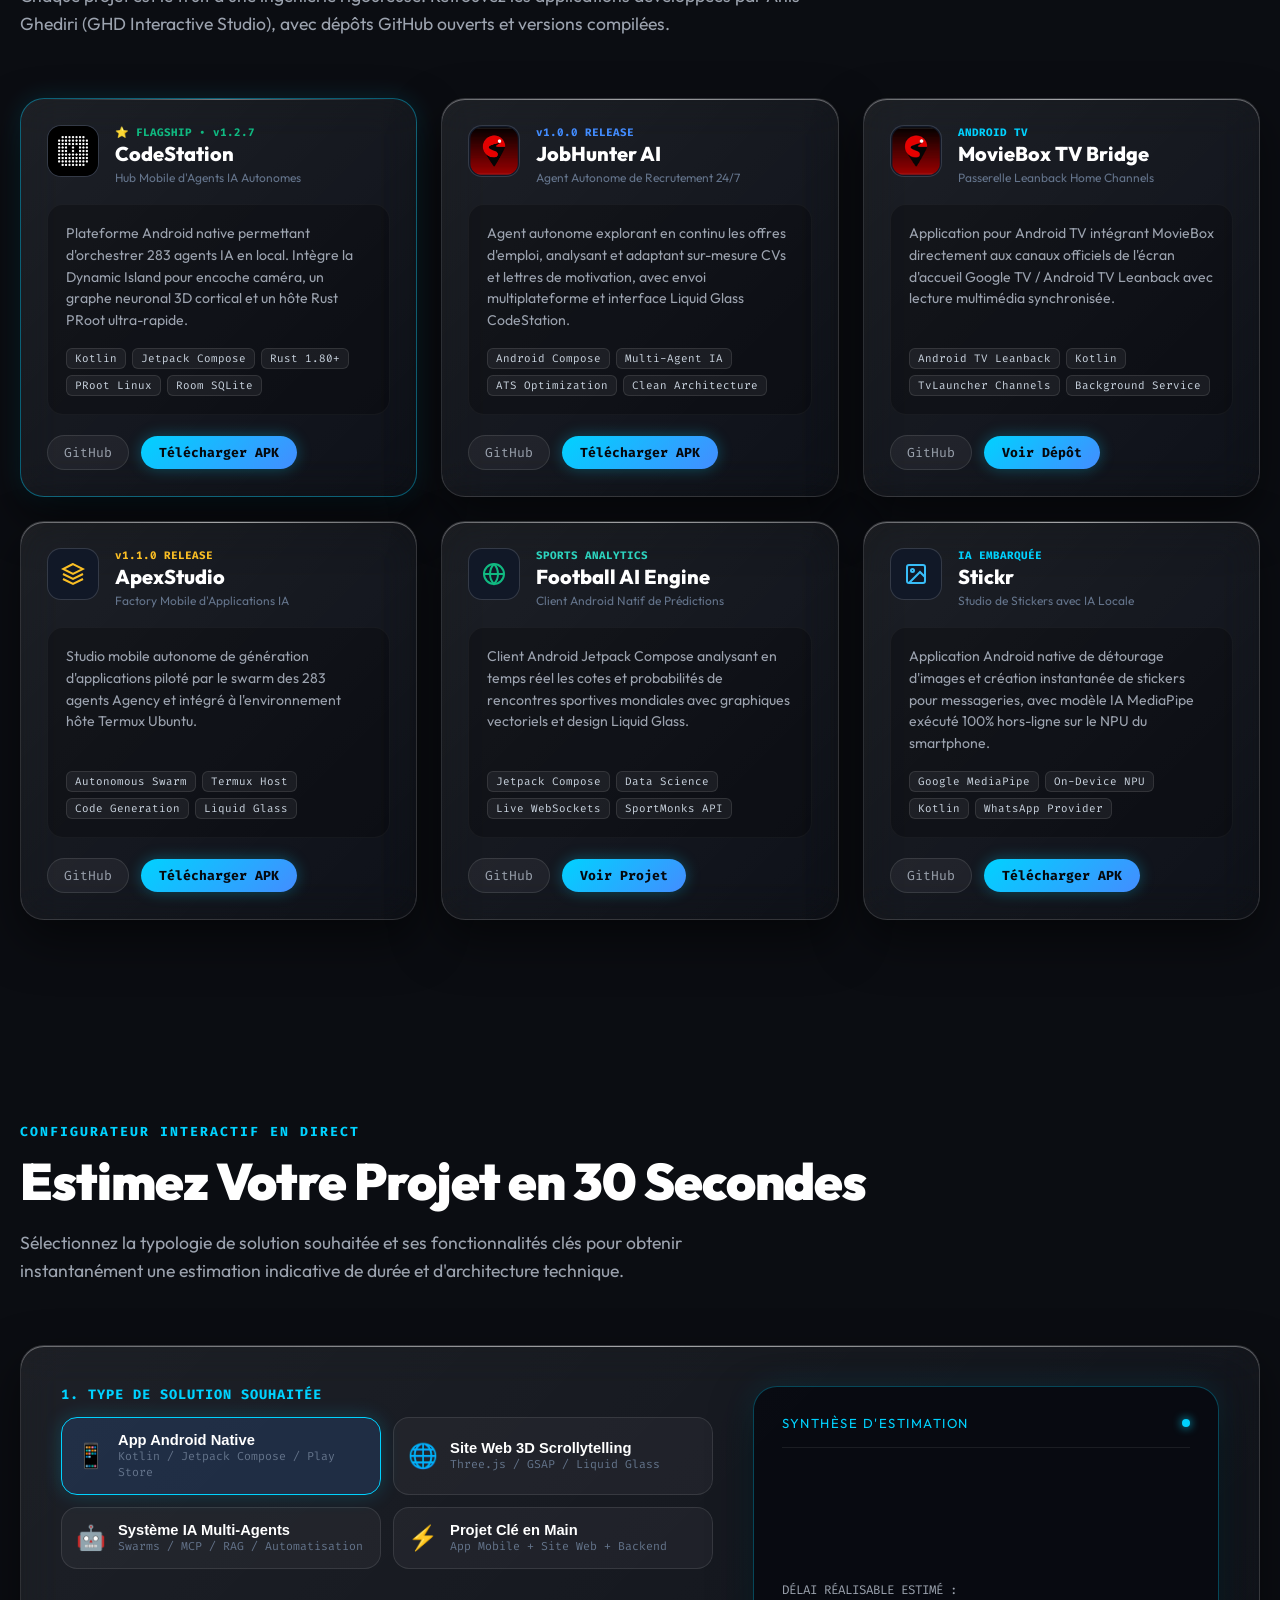
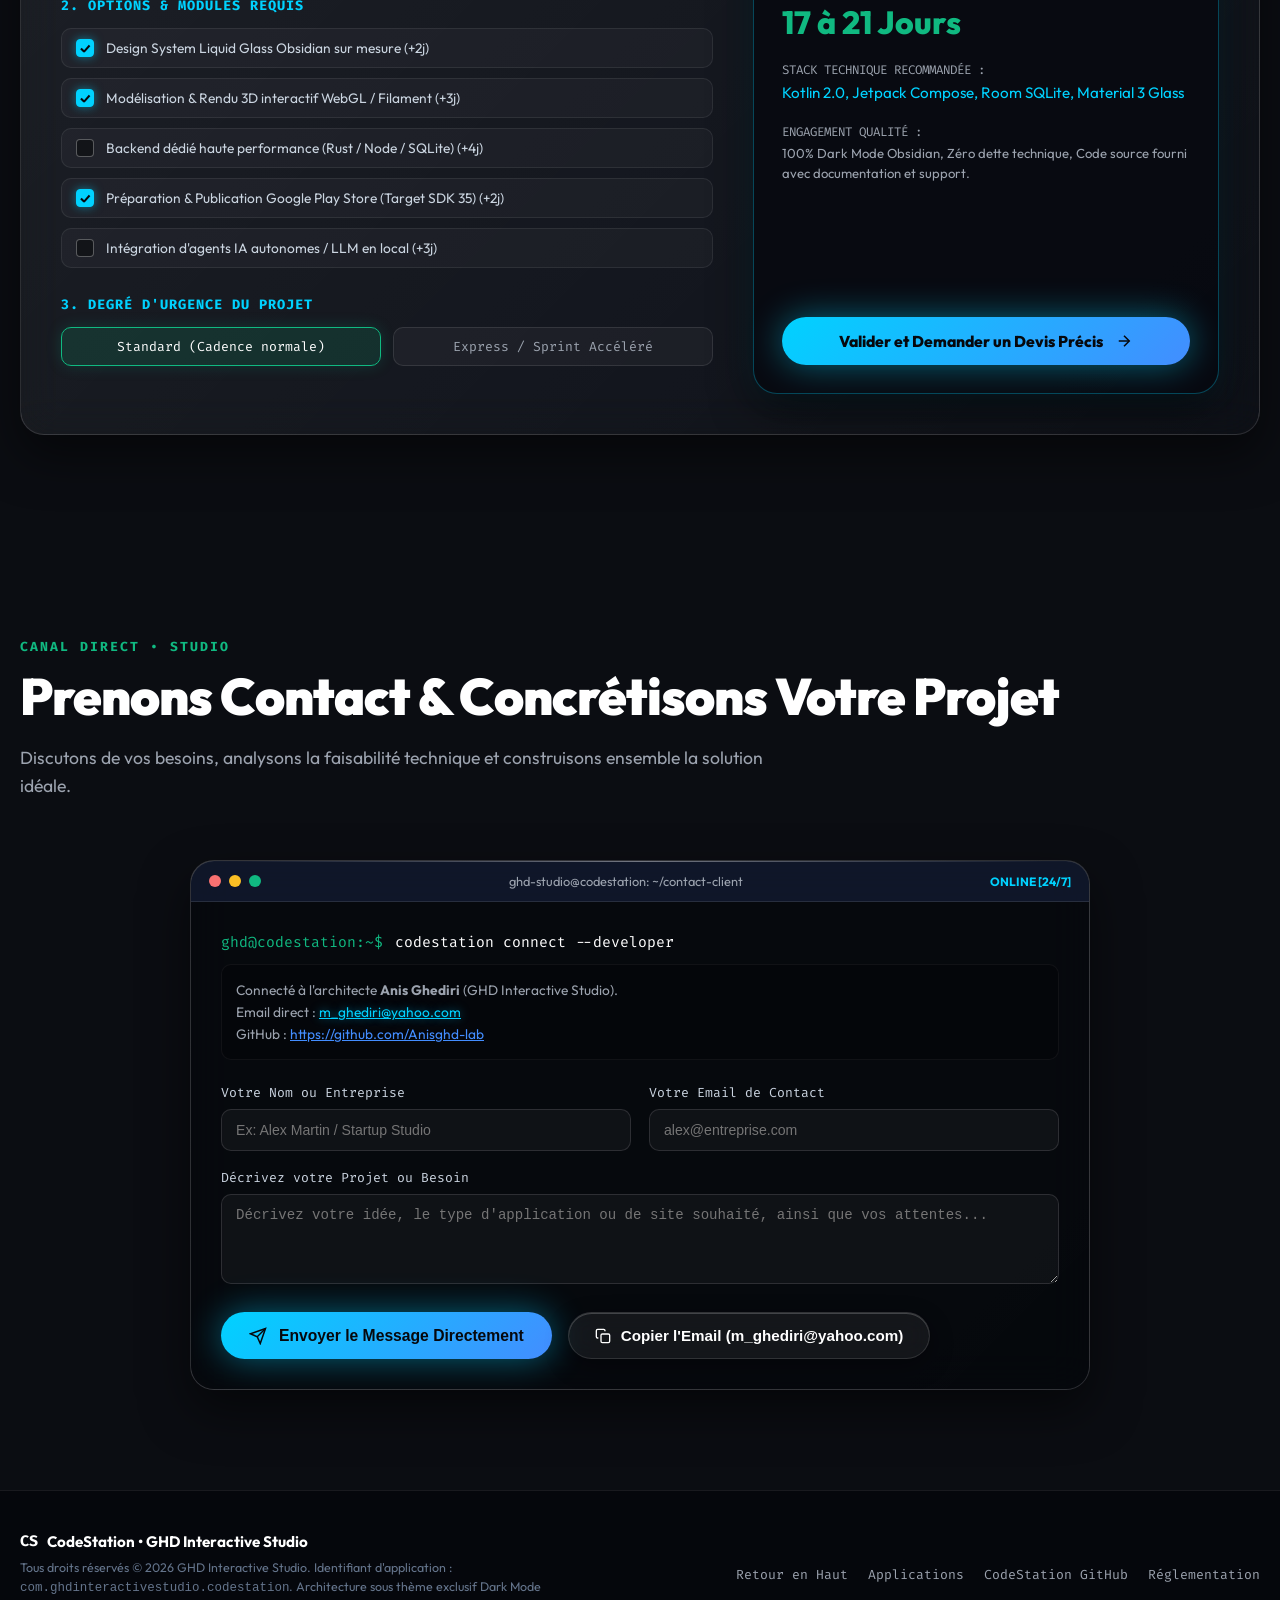
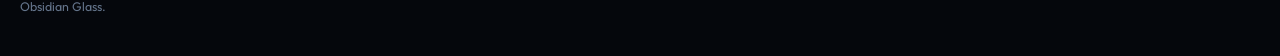
==== commit b6583507: "feat(showcase): CodeStation flagship website with 3D Scrollytelling & Obsidian Liquid Glass" ====
--- a/index.html
+++ b/index.html
@@ -1,16 +1,16 @@
 <!DOCTYPE html>
-<html lang="fr">
+<html lang="fr" class="dark-mode">
 <head>
     <meta charset="UTF-8">
     <meta name="viewport" content="width=device-width, initial-scale=1.0">
-    <title>GHD Interactive Studio | Studio d'Applications Mobiles Android</title>
-    <meta name="description" content="GHD Interactive Studio conçoit des applications et jeux mobiles Android immersifs, performants et conformes aux standards Google Play Store.">
+    <title>CodeStation & GHD Interactive Studio | Architecture Mobile, IA Autonome & Web 3D</title>
+    <meta name="description" content="Portfolio officiel de GHD Interactive Studio & Anis Ghediri. Conception d'applications Android natives haute performance, solutions d'IA multi-agents et sites web immersifs 3D avec l'esthétique Liquid Glass Obsidian.">
     <link rel="preconnect" href="https://fonts.googleapis.com">
     <link rel="preconnect" href="https://fonts.gstatic.com" crossorigin>
-    <link href="https://fonts.googleapis.com/css2?family=Outfit:wght@300;500;700;900&display=swap" rel="stylesheet">
+    <link href="https://fonts.googleapis.com/css2?family=Fira+Code:wght@400;500;600;700&family=Outfit:wght@300;400;500;600;700;800;900&display=swap" rel="stylesheet">
     <link rel="icon" type="image/svg+xml" href="favicon.svg">
-    <link rel="stylesheet" href="style.css?v=20260928g">
-    <!-- Local Scripts with CDN Fallback -->
+    <link rel="stylesheet" href="style.css?v=20261120_codestation">
+    <!-- Three.js & GSAP -->
     <script src="three.min.js"></script>
     <script>
         if (typeof THREE === 'undefined') {
@@ -23,198 +23,791 @@
             document.write('<script src="https://cdnjs.cloudflare.com/ajax/libs/gsap/3.12.2/gsap.min.js"><\/script>');
         }
     </script>
-    <!-- Anti-flash theme detection -->
-    <script>
-        (function(){
-            try {
-                var s = localStorage.getItem('ghd_theme');
-                var light = s === 'light' || (!s && window.matchMedia && window.matchMedia('(prefers-color-scheme: light)').matches);
-                if (light) document.documentElement.classList.add('light-mode');
-            } catch(e) {}
-        })();
-    </script>
 </head>
-<body>
-    <!-- Canvas 3D Background -->
+<body class="obsidian-theme">
+    <!-- Ambient Dynamic Background Glow (Controlled via Scrollytelling) -->
+    <div id="ambient-glow" class="ambient-glow"></div>
+
+    <!-- WebGL 3D Canvas -->
     <canvas id="webgl-canvas"></canvas>
 
-    <!-- Glassmorphism Navigation -->
+    <!-- Top Status Banner -->
+    <div class="top-status-bar">
+        <div class="status-content">
+            <span class="live-dot pulse-emerald"></span>
+            <span class="status-text"><span class="badge-accent">GHD INTERACTIVE STUDIO</span> — Ingénierie Mobile Android Native, Solutions IA Multi-Agents & Web 3D Immersif</span>
+            <span class="status-meta">Disponibilité Projets Clients : <strong class="text-cyan">OUVERTE</strong></span>
+        </div>
+    </div>
+
+    <!-- Liquid Glass Navigation Header -->
     <nav class="glass-nav" id="mainNav">
-        <a href="index.html" class="logo">GHD<span>.</span></a>
-                <ul class="nav-links">
-            <li><a href="index.html" class="active" style="color: #ffffff; text-shadow: 0 0 12px rgba(255, 255, 255, 0.9), 0 0 25px var(--google-blue);">Accueil</a></li>
-            <li><a href="applications.html">Nos Applications</a></li>
-            <li><a href="reglementation.html">Réglementation</a></li>
-            <li class="mobile-contact-link"><a href="#contact">Contact</a></li>
+        <a href="index.html" class="logo">
+            <div class="logo-mark">
+                <img src="assets/codestation/icon.png" alt="CodeStation Logo" class="logo-img" onerror="this.style.display='none'">
+                <span class="logo-code">CS</span>
+            </div>
+            <div class="logo-text">
+                <span class="brand-name">CodeStation</span>
+                <span class="brand-sub">GHD STUDIO</span>
+            </div>
+        </a>
+
+        <ul class="nav-links">
+            <li><a href="#hero" class="active">CodeStation</a></li>
+            <li><a href="#scrolly-section">Innovation 3D</a></li>
+            <li><a href="#solutions">Solutions Clients</a></li>
+            <li><a href="#portfolio">Écosystème GitHub</a></li>
+            <li><a href="#estimator">Estimer un Projet</a></li>
+            <li><a href="#contact">Contact</a></li>
         </ul>
-        <div class="nav-controls">
-        <button class="mobile-toggle" id="menuToggle" aria-label="Menu de navigation"
-            onclick="(function(btn){var nav=document.getElementById('mainNav');nav.classList.toggle('mobile-menu-active');btn.setAttribute('aria-expanded', nav.classList.contains('mobile-menu-active'));this})(this)">
-            <span></span>
-            <span></span>
-            <span></span>
-        </button>
-        <a href="#contact" class="btn-contact-nav">Contact</a>
-                <button class="theme-toggle" id="themeToggle" aria-label="Mode clair" title="Passer en mode clair">
-            <!-- Moon (shown in dark mode) -->
-            <svg class="icon-moon" width="18" height="18" viewBox="0 0 24 24" fill="none"
-                 stroke="currentColor" stroke-width="2" stroke-linecap="round" stroke-linejoin="round">
-                <path d="M21 12.79A9 9 0 1 1 11.21 3 7 7 0 0 0 21 12.79z"/>
-            </svg>
-            <!-- Sun (shown in light mode) -->
-            <svg class="icon-sun" width="18" height="18" viewBox="0 0 24 24" fill="none"
-                 stroke="currentColor" stroke-width="2" stroke-linecap="round" stroke-linejoin="round">
-                <circle cx="12" cy="12" r="5"/>
-                <line x1="12" y1="1" x2="12" y2="3"/>
-                <line x1="12" y1="21" x2="12" y2="23"/>
-                <line x1="4.22" y1="4.22" x2="5.64" y2="5.64"/>
-                <line x1="18.36" y1="18.36" x2="19.78" y2="19.78"/>
-                <line x1="1" y1="12" x2="3" y2="12"/>
-                <line x1="21" y1="12" x2="23" y2="12"/>
-                <line x1="4.22" y1="19.78" x2="5.64" y2="18.36"/>
-                <line x1="18.36" y1="5.64" x2="19.78" y2="4.22"/>
-            </svg>
-        </button>
+
+        <div class="nav-actions">
+            <a href="https://github.com/Anisghd-lab/CodeStation/releases/latest" target="_blank" rel="noopener noreferrer" class="btn-glass-nav">
+                <svg width="15" height="15" viewBox="0 0 24 24" fill="none" stroke="currentColor" stroke-width="2" stroke-linecap="round" stroke-linejoin="round">
+                    <path d="M21 15v4a2 2 0 0 1-2 2H5a2 2 0 0 1-2-2v-4"></path>
+                    <polyline points="7 10 12 15 17 10"></polyline>
+                    <line x1="12" y1="15" x2="12" y2="3"></line>
+                </svg>
+                <span>APK v1.2.7</span>
+            </a>
+            <button class="mobile-toggle" id="menuToggle" aria-label="Menu" onclick="document.getElementById('mainNav').classList.toggle('mobile-menu-active')">
+                <span></span>
+                <span></span>
+                <span></span>
+            </button>
         </div>
     </nav>
 
-    <!-- Hero Section -->
-    <header class="hero-section">
-        <div class="android-badge">
-            <svg viewBox="0 0 24 24">
-                <path d="M17.523 15.3414c-.5511 0-.9993-.4486-.9993-.9997s.4482-.9993.9993-.9993c.551 0 .9993.4482.9993.9993 0 .5511-.4483.9997-.9993.9997m-11.046 0c-.5511 0-.9993-.4486-.9993-.9997s.4482-.9993.9993-.9993c.5511 0 .9994.4482.9994.9993 0 .5511-.4483.9997-.9994.9997m11.4045-6.02l1.9973-3.4592a.416.416 0 00-.1523-.5676.416.416 0 00-.5676.1523l-2.0223 3.503C15.5902 8.4126 13.8533 8.0833 12 8.0833c-1.8533 0-3.5902.3293-5.1366.8666L4.8411 5.4469a.4161.4161 0 00-.5676-.1523.416.416 0 00-.1523.5676l1.9973 3.4592C2.6889 11.1867.3432 14.6589 0 18.7497h24c-.3432-4.0908-2.6889-7.563-6.1185-9.4283"/>
-            </svg>
-            Studio d'Applications Mobiles Android
-        </div>
-
-        <h1 class="hero-title">
-            GHD <span class="studio-gradient-text">STUDIO</span>
-        </h1>
-
-        <p class="hero-subtitle">
-            Concepteur d'applications mobiles Android haute performance, interactives et immersives. 
-            Nous allions puissance technologique et design d'avant-garde pour façonner le futur de l'expérience mobile sur le Google Play Store.
-        </p>
-
-        <div class="hero-cta">
-            <a href="applications.html" class="btn-primary">
-                <span>Découvrir nos applications</span>
-                <svg width="18" height="18" viewBox="0 0 24 24" fill="none" stroke="currentColor" stroke-width="2.5" stroke-linecap="round" stroke-linejoin="round">
-                    <line x1="5" y1="12" x2="19" y2="12"></line>
-                    <polyline points="12 5 19 12 12 19"></polyline>
-                </svg>
-            </a>
-            <a href="#contact" class="btn-secondary">Nous Contacter</a>
-        </div>
-    </header>
-
-    <!-- Features Section -->
-    <section class="features-section">
-        <div class="section-header">
-            <div class="section-tag">Notre Savoir-Faire</div>
-            <h2 class="section-title">L'Excellence au Cœur de Chaque App</h2>
-        </div>
-
-        <div class="features-grid">
-            <!-- Pillar 1 -->
-            <div class="feature-card" style="--feature-accent: var(--play-green);">
-                <div class="feature-icon-box" style="background: rgba(1, 135, 95, 0.15); color: var(--play-green);">
-                    ⚡
-                </div>
-                <h3>Expériences 3D & Immersives</h3>
-                <p>Intégration d'effets visuels de pointe, de micro-interactions et de moteurs graphiques légers pour offrir des applications uniques et mémorables.</p>
-            </div>
-
-            <!-- Pillar 2 -->
-            <div class="feature-card" style="--feature-accent: var(--google-blue);">
-                <div class="feature-icon-box" style="background: rgba(0, 86, 145, 0.2); color: #38bdf8;">
-                    📱
-                </div>
-                <h3>Ingénierie Native Android</h3>
-                <p>Développement optimisé pour les architectures modernes Android, garantissant une fluidité 120Hz, une autonomie batterie préservée et une stabilité irréprochable.</p>
-            </div>
-
-            <!-- Pillar 3 -->
-            <div class="feature-card" style="--feature-accent: var(--google-red);">
-                <div class="feature-icon-box" style="background: rgba(234, 67, 53, 0.15); color: var(--google-red);">
-                    🛡️
-                </div>
-                <h3>Conformité Google Play</h3>
-                <p>Respect scrupuleux des exigences de publication du Play Store, de la protection des données personnelles (RGPD) et des normes de sécurité les plus strictes.</p>
-            </div>
-        </div>
-    </section>
-
-    <!-- Contact Section -->
-    <section id="contact" class="contact-section">
-        <div class="contact-container">
-            <h2 class="contact-title">Nous Contacter</h2>
-            <p class="contact-subtitle">
-                Vous avez une question, une idée de projet ou une demande de partenariat ?<br>
-                Écrivez-nous directement à <a href="mailto:ghdinteractivestudio@gmail.com" style="color: var(--google-yellow); text-decoration: none; font-weight: 700;">ghdinteractivestudio@gmail.com</a> ou via le formulaire ci-dessous.
-            </p>
-
-            <form class="contact-form" onsubmit="event.preventDefault(); alert('Merci pour votre message ! L\'équipe GHD Interactive Studio vous répondra rapidement.'); this.reset();">
-                <div class="form-row">
-                    <div class="form-group">
-                        <label for="name">Nom & Prénom</label>
-                        <input type="text" id="name" class="form-control" placeholder="Votre nom" required>
-                    </div>
-                    <div class="form-group">
-                        <label for="email">Adresse Email</label>
-                        <input type="email" id="email" class="form-control" placeholder="exemple@domaine.com" required>
-                    </div>
-                </div>
-
-                <div class="form-group">
-                    <label for="subject">Objet</label>
-                    <input type="text" id="subject" class="form-control" placeholder="Sujet de votre demande" required>
-                </div>
-
-                <div class="form-group">
-                    <label for="message">Message</label>
-                    <textarea id="message" class="form-control" placeholder="Décrivez votre projet ou votre demande..." required></textarea>
-                </div>
-
-                <button type="submit" class="btn-primary contact-submit-btn">
-                    <span>Envoyer le message</span>
-                    <svg width="18" height="18" viewBox="0 0 24 24" fill="none" stroke="currentColor" stroke-width="2" stroke-linecap="round" stroke-linejoin="round">
-                        <line x1="22" y1="2" x2="11" y2="13"></line>
-                        <polygon points="22 2 15 22 11 13 2 9 22 2"></polygon>
-                    </svg>
-                </button>
-            </form>
-        </div>
-    </section>
+    <main>
+        <!-- ═══════════════════════════════════════════════════════════════
+             HERO SECTION — CODESTATION FLAGSHIP
+             ═══════════════════════════════════════════════════════════════ -->
+        <section class="hero-section" id="hero">
+            <div class="hero-container">
+                <div class="hero-badge">
+                    <span class="badge-icon">🚀</span>
+                    <span class="badge-text">TITRE PHARE • APPLICATION ANDROID NATIVE & MOTEUR RUST</span>
+                    <span class="badge-version">v1.2.7 STABLE</span>
+                </div>
+
+                <h1 class="hero-title">
+                    L'ÉCOSYSTÈME ULTIME<br>
+                    <span class="gradient-glow">CODESTATION</span>
+                </h1>
+
+                <p class="hero-lead">
+                    Hub d'orchestration d'agents IA autonomes directement depuis Android. Couplage inédit d'une interface native <strong>Jetpack Compose</strong> haute performance (120 FPS) et d'un hôte <strong>Rust 1.80+</strong> sécurisé en environnement local PRoot.
+                </p>
+
+                <div class="hero-stats-row">
+                    <div class="mini-stat-card">
+                        <span class="stat-number text-cyan">283</span>
+                        <span class="stat-label">Agents Agency Experts</span>
+                    </div>
+                    <div class="mini-stat-card">
+                        <span class="stat-number text-blue">120 FPS</span>
+                        <span class="stat-label">Rendu Compose Natif</span>
+                    </div>
+                    <div class="mini-stat-card">
+                        <span class="stat-number text-emerald">0 Token</span>
+                        <span class="stat-label">Discipline AST Graphify</span>
+                    </div>
+                    <div class="mini-stat-card">
+                        <span class="stat-number text-amber">8 États</span>
+                        <span class="stat-label">Dynamic Island Punch-Hole</span>
+                    </div>
+                </div>
+
+                <div class="hero-cta-group">
+                    <a href="https://github.com/Anisghd-lab/CodeStation/releases/download/v1.2.7/app-debug.apk" class="btn-primary-glow">
+                        <svg width="20" height="20" viewBox="0 0 24 24" fill="none" stroke="currentColor" stroke-width="2.2" stroke-linecap="round" stroke-linejoin="round">
+                            <path d="M21 15v4a2 2 0 0 1-2 2H5a2 2 0 0 1-2-2v-4"></path>
+                            <polyline points="7 10 12 15 17 10"></polyline>
+                            <line x1="12" y1="15" x2="12" y2="3"></line>
+                        </svg>
+                        <span>Télécharger CodeStation APK</span>
+                        <span class="btn-subtext">Android 8.0 à 16 (API 26-35+)</span>
+                    </a>
+                    <a href="#estimator" class="btn-secondary-glass">
+                        <svg width="18" height="18" viewBox="0 0 24 24" fill="none" stroke="currentColor" stroke-width="2" stroke-linecap="round" stroke-linejoin="round">
+                            <polygon points="12 2 15.09 8.26 22 9.27 17 14.14 18.18 21.02 12 17.77 5.82 21.02 7 14.14 2 9.27 8.91 8.26 12 2"></polygon>
+                        </svg>
+                        <span>Confier Votre Idée / Projet</span>
+                    </a>
+                    <a href="https://github.com/Anisghd-lab/CodeStation" target="_blank" rel="noopener noreferrer" class="btn-icon-glass" title="Code Source GitHub">
+                        <svg width="20" height="20" viewBox="0 0 24 24" fill="currentColor">
+                            <path d="M12 0C5.37 0 0 5.37 0 12c0 5.31 3.435 9.795 8.205 11.385.6.105.825-.255.825-.57 0-.285-.015-1.23-.015-2.235-3.015.555-3.795-.735-4.035-1.41-.135-.345-.72-1.41-1.23-1.695-.42-.225-1.02-.78-.015-.795.945-.015 1.62.87 1.845 1.23 1.08 1.815 2.805 1.305 3.495.99.105-.78.42-1.305.765-1.605-2.67-.3-5.46-1.335-5.46-5.925 0-1.305.465-2.385 1.23-3.225-.12-.3-.54-1.53.12-3.18 0 0 1.005-.315 3.3 1.23.96-.27 1.98-.405 3-.405s2.04.135 3 .405c2.295-1.56 3.3-1.23 3.3-1.23.66 1.65.24 2.88.12 3.18.765.84 1.23 1.905 1.23 3.225 0 4.605-2.805 5.625-5.475 5.925.435.375.81 1.095.81 2.22 0 1.605-.015 2.895-.015 3.3 0 .315.225.69.825.57A12.02 12.02 0 0024 12c0-6.63-5.37-12-12-12z"/>
+                        </svg>
+                    </a>
+                </div>
+
+                <div class="scroll-indicator">
+                    <span>SCROLLER POUR VIVRE L'EXPÉRIENCE 3D</span>
+                    <div class="scroll-mouse">
+                        <div class="scroll-wheel"></div>
+                    </div>
+                </div>
+            </div>
+        </section>
+
+        <!-- ═══════════════════════════════════════════════════════════════
+             SECTION SCROLLYTELLING 3D : LE SHOWCASE WAOUH INTERACTIF
+             ═══════════════════════════════════════════════════════════════ -->
+        <section class="scrolly-section" id="scrolly-section">
+            <div class="scrolly-intro">
+                <span class="section-tag text-cyan">SCROLL-DRIVEN SHOWCASE • EXPÉRIENCE IMMERSIVE</span>
+                <h2 class="section-title">Anatomie d'une Révolution Mobile</h2>
+                <p class="section-desc">Faites défiler l'écran pour découvrir les couches technologiques de CodeStation au rythme de la modélisation interactive et du morphing d'ambiance.</p>
+            </div>
+
+            <div class="scrolly-container" id="scrolly-wrapper">
+                <!-- Pinned Sticky Interactive Viewport (The Waouh Device) -->
+                <div class="scrolly-viewport">
+                    <div class="scrolly-device-card glass-outer" id="device-card">
+                        <!-- Specular Highlight Top Edge -->
+                        <div class="glass-specular-edge"></div>
+
+                        <!-- Device Top Notch & Real Interactive Dynamic Island -->
+                        <div class="device-hardware-top">
+                            <div class="device-speaker"></div>
+                            <!-- Dynamic Island Live Component -->
+                            <div class="dynamic-island-shell" id="hero-dynamic-island" data-state="WORKING">
+                                <div class="island-left">
+                                    <span class="island-dot" id="island-dot"></span>
+                                    <span class="island-text" id="island-text">STREAMING SSE</span>
+                                </div>
+                                <div class="island-right">
+                                    <span class="island-timer font-mono" id="island-timer">00:14.8s</span>
+                                    <span class="island-badge" id="island-badge">120 t/s</span>
+                                </div>
+                            </div>
+                            <div class="device-camera"></div>
+                        </div>
+
+                        <!-- Inner Stabilized Content Plate -->
+                        <div class="device-screen-plate" id="device-screen">
+                            <!-- Step 1: Dynamic Island State Machine -->
+                            <div class="screen-view active" id="view-step-1">
+                                <div class="view-header">
+                                    <span class="tag-pill text-blue">Composant Système Android</span>
+                                    <h3 class="view-title">Dynamic Island & Encoche Frontale</h3>
+                                    <p class="view-desc">Intégration millimétrique à gauche du Punch Hole sans chevauchement de la barre d'état. Machine à 8 états stricts.</p>
+                                </div>
+                                <div class="state-buttons-grid">
+                                    <button class="state-chip active" onclick="setIslandState('WORKING')"><span class="dot-green"></span> WORKING</button>
+                                    <button class="state-chip" onclick="setIslandState('STREAMING')"><span class="dot-blue"></span> STREAMING</button>
+                                    <button class="state-chip" onclick="setIslandState('NEEDS_APPROVAL')"><span class="dot-amber"></span> APPROVAL</button>
+                                    <button class="state-chip" onclick="setIslandState('ERROR')"><span class="dot-red"></span> ERROR</button>
+                                    <button class="state-chip" onclick="setIslandState('COMPLETED')"><span class="dot-cyan"></span> COMPLETED</button>
+                                    <button class="state-chip" onclick="setIslandState('READY')"><span class="dot-dim"></span> READY</button>
+                                </div>
+                                <div class="interactive-console font-mono">
+                                    <div class="console-line text-slate">$ codestation island --attach-notch</div>
+                                    <div class="console-line text-emerald">> Overlay TYPE_APPLICATION_OVERLAY actif</div>
+                                    <div class="console-line text-cyan">> Découpe caméra détectée : cutoutLeftPx - 5dp</div>
+                                    <div class="console-line text-white">> État courant : <span id="console-state" class="text-amber">WORKING (4.2s restant)</span></div>
+                                </div>
+                            </div>
+
+                            <!-- Step 2: Cortical Neural Graph -->
+                            <div class="screen-view" id="view-step-2">
+                                <div class="view-header">
+                                    <span class="tag-pill text-cyan">Mémoire Collective Temps Réel</span>
+                                    <h3 class="view-title">Graphe Neuronal Cortical 3D</h3>
+                                    <p class="view-desc">Cartographie vivante des expériences partagées, découpée selon les 4 lobes cérébraux.</p>
+                                </div>
+                                <div class="lobes-mini-matrix">
+                                    <div class="lobe-box"><span class="font-mono text-cyan">FRONTAL</span><small>Planification & Exécution</small></div>
+                                    <div class="lobe-box"><span class="font-mono text-blue">PARIÉTAL</span><small>Syntaxe & Modèles AST</small></div>
+                                    <div class="lobe-box"><span class="font-mono text-emerald">OCCIPITAL</span><small>UI & Rendu Visuel</small></div>
+                                    <div class="lobe-box"><span class="font-mono text-amber">TEMPORAL</span><small>Mémoire & Contexte</small></div>
+                                </div>
+                                <div class="neural-nodes-canvas-box">
+                                    <canvas id="mini-neural-canvas"></canvas>
+                                </div>
+                            </div>
+
+                            <!-- Step 3: 283 Agency Agents Swarm -->
+                            <div class="screen-view" id="view-step-3">
+                                <div class="view-header">
+                                    <span class="tag-pill text-emerald">Swarm Intelligence</span>
+                                    <h3 class="view-title">283 Experts Autonomes The Agency</h3>
+                                    <p class="view-desc">Activation contextuelle selon la mission. Aucune hallucination, livrables certifiés.</p>
+                                </div>
+                                <div class="agents-live-tape">
+                                    <div class="agent-tag">⚡ agency-frontend-developer</div>
+                                    <div class="agent-tag">🛡️ agency-application-security-engineer</div>
+                                    <div class="agent-tag">🧪 agency-reality-checker</div>
+                                    <div class="agent-tag">📱 agency-mobile-app-builder</div>
+                                    <div class="agent-tag">🦀 agency-rust-refactoring-specialist</div>
+                                    <div class="agent-tag">🎮 agency-game-designer</div>
+                                    <div class="agent-tag">🌐 agency-web-gis-developer</div>
+                                    <div class="agent-tag">📊 agency-statistician</div>
+                                </div>
+                                <div class="interactive-console font-mono">
+                                    <div class="console-line text-emerald">🎭 AGENCY ACTIVATION : agency-frontend-developer</div>
+                                    <div class="console-line text-white">🎯 Rôle : Implémentation Liquid Glass Obsidian</div>
+                                    <div class="console-line text-slate">📂 Source : ~/.agents/skills/agency-frontend-developer</div>
+                                </div>
+                            </div>
+
+                            <!-- Step 4: Rust PRoot & 0-Token Discipline -->
+                            <div class="screen-view" id="view-step-4">
+                                <div class="view-header">
+                                    <span class="tag-pill text-amber">Performance & Rigueur</span>
+                                    <h3 class="view-title">Moteur Rust 1.80+ & Zéro Gaspillage</h3>
+                                    <p class="view-desc">Exécution locale ultra-sécurisée PRoot sans root, couplée à l'indexation AST locale Tree-sitter.</p>
+                                </div>
+                                <div class="perf-metric-bars">
+                                    <div class="metric-row">
+                                        <span>Rendu UI Compose</span>
+                                        <div class="bar-outer"><div class="bar-inner bar-cyan" style="width: 98%"></div></div>
+                                        <span class="font-mono text-cyan">120 FPS</span>
+                                    </div>
+                                    <div class="metric-row">
+                                        <span>Exécution Hôte Rust</span>
+                                        <div class="bar-outer"><div class="bar-inner bar-emerald" style="width: 95%"></div></div>
+                                        <span class="font-mono text-emerald">0.42 ms</span>
+                                    </div>
+                                    <div class="metric-row">
+                                        <span>Coût Tokens Requête AST</span>
+                                        <div class="bar-outer"><div class="bar-inner bar-blue" style="width: 100%"></div></div>
+                                        <span class="font-mono text-blue">0 Token</span>
+                                    </div>
+                                </div>
+                                <div class="security-chip">
+                                    <svg width="16" height="16" viewBox="0 0 24 24" fill="none" stroke="currentColor" stroke-width="2"><path d="M12 22s8-4 8-10V5l-8-3-8 3v7c0 6 8 10 8 10z"/></svg>
+                                    <span>Conforme Google Play Protect & Isolation Android Sandbox</span>
+                                </div>
+                            </div>
+                        </div>
+
+                        <!-- Device Bottom Handle Indicator -->
+                        <div class="device-bottom-bar">
+                            <div class="home-indicator"></div>
+                        </div>
+                    </div>
+                </div>
+
+                <!-- Scrolling Story Triggers -->
+                <div class="scrolly-narrative">
+                    <div class="narrative-step active" data-step="1">
+                        <div class="step-badge text-blue">PILIER 01</div>
+                        <h3>Intégration Matérielle & Dynamic Island</h3>
+                        <p>CodeStation s'adapte à l'écran de votre smartphone en logeant une capsule interactive à gauche exacte de la découpe physique de la caméra frontale. Elle remonte en temps réel l'état des agents IA, les approbations requises et le débit de streaming SSE.</p>
+                        <div class="step-features">
+                            <span>• 15 dp de hauteur ergonomique</span>
+                            <span>• 8 états réactifs à priorité stricte</span>
+                            <span>• Flottant système (Overlay)</span>
+                        </div>
+                    </div>
+
+                    <div class="narrative-step" data-step="2">
+                        <div class="step-badge text-cyan">PILIER 02</div>
+                        <h3>Réseau Neuronal 3D & Mémoire Collective</h3>
+                        <p>Fini les contextes perdus à chaque session. Le système de mémoire corticale cartographie les apprentissages, les corrections de code et les architectures créées, accessibles en un tap sous forme d'un réseau de neurones 3D interactif.</p>
+                        <div class="step-features">
+                            <span>• Découpage en 4 lobes cognitifs</span>
+                            <span>• Partage d'expériences multi-agents</span>
+                            <span>• Persistance locale SQLite Room chiffrée</span>
+                        </div>
+                    </div>
+
+                    <div class="narrative-step" data-step="3">
+                        <div class="step-badge text-emerald">PILIER 03</div>
+                        <h3>Le Catalogue The Agency (283 Agents)</h3>
+                        <p>L'intégralité du catalogue The Agency est embarquée et opérationnelle hors-ligne. Chaque mission déclenche l'activation automatique de l'agent idoine (Ingénierie, Sécurité offensive, Testing E2E, UI Liquid Glass, SIG, Gamedev...).</p>
+                        <div class="step-features">
+                            <span>• 20 divisions métiers couvertes</span>
+                            <span>• Adoption stricte de la personnalité experte</span>
+                            <span>• Rapport et traçabilité zéro-dette</span>
+                        </div>
+                    </div>
+
+                    <div class="narrative-step" data-step="4">
+                        <div class="step-badge text-amber">PILIER 04</div>
+                        <h3>Hôte Rust & Discipline Zéro Gaspillage</h3>
+                        <p>Sous l'élégance de Jetpack Compose tourne un moteur écrit en Rust dans un environnement PRoot Linux autonome. Grâce à Graphify AST, le code est exploré localement via Tree-sitter sans dépenser un seul token LLM en lectures aveugles.</p>
+                        <div class="step-features">
+                            <span>• Rust 1.80+ compilé ARM64</span>
+                            <span>• Graphify AST 100% déterministe</span>
+                            <span>• Synchronisation native GitHub & Notion</span>
+                        </div>
+                    </div>
+                </div>
+            </div>
+        </section>
+
+        <!-- ═══════════════════════════════════════════════════════════════
+             SERVICES & SOLUTIONS CLIENTS : "DONNONS VIE À VOS IDÉES"
+             ═══════════════════════════════════════════════════════════════ -->
+        <section class="services-section" id="solutions">
+            <div class="section-container">
+                <div class="section-tag text-emerald">SOLUTIONS & SERVICES SUR-MESURE</div>
+                <h2 class="section-title">De Votre Idée à la Réalité</h2>
+                <p class="section-desc">Vous avez un concept innovant, une application mobile ambitieuse ou besoin d'un site web au design époustouflant ? GHD Interactive Studio transforme vos visions en produits opérationnels, testés et prêts pour la production.</p>
+
+                <div class="services-grid">
+                    <!-- Service 1: Applications Android Natives -->
+                    <div class="service-card glass-outer">
+                        <div class="glass-specular-edge"></div>
+                        <div class="service-icon-box bg-blue-subtle">
+                            <svg width="26" height="26" viewBox="0 0 24 24" fill="none" stroke="currentColor" stroke-width="2"><rect x="5" y="2" width="14" height="20" rx="2" ry="2"></rect><line x1="12" y1="18" x2="12.01" y2="18"></line></svg>
+                        </div>
+                        <div class="service-plate">
+                            <h3 class="service-title">Applications Android Natives & Multiplateformes</h3>
+                            <p class="service-text">Conception d'applications Android modernes en <strong>Kotlin & Jetpack Compose</strong> ou <strong>Flutter</strong>. Fluidité 120 FPS, architecture MVVM/MVI Clean, conformité totale Google Play SDK 35 et respect rigoureux de la vie privée.</p>
+                            <ul class="service-bullets">
+                                <li>Intégration hardware (Caméra, MediaPipe, Bluetooth, NPU)</li>
+                                <li>Mode hors-ligne résilient et base de données SQLite locale</li>
+                                <li>Publication clé en main sur le Google Play Store</li>
+                            </ul>
+                        </div>
+                    </div>
+
+                    <!-- Service 2: Sites Web Immersifs 3D & Scrollytelling -->
+                    <div class="service-card glass-outer">
+                        <div class="glass-specular-edge"></div>
+                        <div class="service-icon-box bg-cyan-subtle">
+                            <svg width="26" height="26" viewBox="0 0 24 24" fill="none" stroke="currentColor" stroke-width="2"><circle cx="12" cy="12" r="10"></circle><line x1="2" y1="12" x2="22" y2="12"></line><path d="M12 2a15.3 15.3 0 0 1 4 10 15.3 15.3 0 0 1-4 10 15.3 15.3 0 0 1-4-10 15.3 15.3 0 0 1 4-10z"></path></svg>
+                        </div>
+                        <div class="service-plate">
+                            <h3 class="service-title">Sites Web Immersifs & Effet Waouh (3D & Scrollytelling)</h3>
+                            <p class="service-text">Création de vitrines web d'exception avec <strong>Three.js</strong>, <strong>WebGL</strong> et animations synchronisées au scroll (GSAP ScrollTrigger). Marquez durablement vos clients dès les premières secondes de consultation.</p>
+                            <ul class="service-bullets">
+                                <li>Présentation de produits 3D interactifs temps réel</li>
+                                <li>Design System signature Liquid Glass Obsidian Dark Mode</li>
+                                <li>Score de performance Google Lighthouse 95+</li>
+                            </ul>
+                        </div>
+                    </div>
+
+                    <!-- Service 3: IA Autonome & Systèmes Multi-Agents -->
+                    <div class="service-card glass-outer">
+                        <div class="glass-specular-edge"></div>
+                        <div class="service-icon-box bg-emerald-subtle">
+                            <svg width="26" height="26" viewBox="0 0 24 24" fill="none" stroke="currentColor" stroke-width="2"><path d="M12 8V4H8"></path><rect x="4" y="8" width="16" height="12" rx="2"></rect><path d="M2 14h2"></path><path d="M20 14h2"></path><path d="M15 13v2"></path><path d="M9 13v2"></path></svg>
+                        </div>
+                        <div class="service-plate">
+                            <h3 class="service-title">IA Autonome, RAG & Systèmes Multi-Agents</h3>
+                            <p class="service-text">Déploiement d'agents intelligents spécialisés pour automatiser vos processus métiers les plus complexes. Protocoles MCP (Model Context Protocol), pipelines RAG et intégration de modèles locaux/cloud.</p>
+                            <ul class="service-bullets">
+                                <li>Agents autonomes 24/7 (veille, sourcing, prospection, support)</li>
+                                <li>Architecture zéro hallucination avec validation de faits</li>
+                                <li>Intégration d'outils n8n, API REST et Webhooks</li>
+                            </ul>
+                        </div>
+                    </div>
+
+                    <!-- Service 4: Modernisation & Ingénierie Rust -->
+                    <div class="service-card glass-outer">
+                        <div class="glass-specular-edge"></div>
+                        <div class="service-icon-box bg-amber-subtle">
+                            <svg width="26" height="26" viewBox="0 0 24 24" fill="none" stroke="currentColor" stroke-width="2"><polyline points="16 18 22 12 16 6"></polyline><polyline points="8 6 2 12 8 18"></polyline></svg>
+                        </div>
+                        <div class="service-plate">
+                            <h3 class="service-title">Refactorisation Rust & Backends Hautes Performances</h3>
+                            <p class="service-text">Audit de code, élimination des fuites mémoire et accélération logicielle par réécriture en <strong>Rust</strong>. Architecture de microservices ultra-rapides, passerelles gRPC et serveurs à faible empreinte.</p>
+                            <ul class="service-bullets">
+                                <li>Optimisation du débit réseau et temps de réponse sub-milliseconde</li>
+                                <li>Sécurité mémoire garantie par le compilateur</li>
+                                <li>Conteneurisation et déploiement CI/CD automatisé</li>
+                            </ul>
+                        </div>
+                    </div>
+                </div>
+            </div>
+        </section>
+
+        <!-- ═══════════════════════════════════════════════════════════════
+             PORTFOLIO & ÉCOSYSTÈME DE RÉALISATIONS GITHUB
+             ═══════════════════════════════════════════════════════════════ -->
+        <section class="portfolio-section" id="portfolio">
+            <div class="section-container">
+                <div class="section-tag text-blue">ÉCOSYSTÈME & RÉALISATIONS</div>
+                <h2 class="section-title">Applications Conçues & Déployées</h2>
+                <p class="section-desc">Chaque projet est le fruit d'une ingénierie rigoureuse. Retrouvez les applications développées par Anis Ghediri (GHD Interactive Studio), avec dépôts GitHub ouverts et versions compilées.</p>
+
+                <div class="projects-grid">
+                    <!-- Project 1: CodeStation -->
+                    <div class="project-card glass-outer highlight-card">
+                        <div class="glass-specular-edge"></div>
+                        <div class="project-card-header">
+                            <div class="project-icon-box">
+                                <img src="assets/codestation/icon.png" alt="CodeStation Icon">
+                            </div>
+                            <div class="project-title-meta">
+                                <div class="badge-status-green">⭐ FLAGSHIP • v1.2.7</div>
+                                <h3 class="project-name">CodeStation</h3>
+                                <span class="project-category">Hub Mobile d'Agents IA Autonomes</span>
+                            </div>
+                        </div>
+                        <div class="project-card-body">
+                            <p class="project-desc">Plateforme Android native permettant d'orchestrer 283 agents IA en local. Intègre la Dynamic Island pour encoche caméra, un graphe neuronal 3D cortical et un hôte Rust PRoot ultra-rapide.</p>
+                            <div class="tech-tags">
+                                <span>Kotlin</span>
+                                <span>Jetpack Compose</span>
+                                <span>Rust 1.80+</span>
+                                <span>PRoot Linux</span>
+                                <span>Room SQLite</span>
+                            </div>
+                        </div>
+                        <div class="project-card-footer">
+                            <a href="https://github.com/Anisghd-lab/CodeStation" target="_blank" rel="noopener noreferrer" class="btn-card-link">GitHub</a>
+                            <a href="https://github.com/Anisghd-lab/CodeStation/releases/latest" target="_blank" rel="noopener noreferrer" class="btn-card-primary">Télécharger APK</a>
+                        </div>
+                    </div>
+
+                    <!-- Project 2: JobHunter AI -->
+                    <div class="project-card glass-outer">
+                        <div class="glass-specular-edge"></div>
+                        <div class="project-card-header">
+                            <div class="project-icon-box">
+                                <img src="assets/jobhunter/icon.png" alt="JobHunter AI Icon">
+                            </div>
+                            <div class="project-title-meta">
+                                <div class="badge-status-blue">v1.0.0 RELEASE</div>
+                                <h3 class="project-name">JobHunter AI</h3>
+                                <span class="project-category">Agent Autonome de Recrutement 24/7</span>
+                            </div>
+                        </div>
+                        <div class="project-card-body">
+                            <p class="project-desc">Agent autonome explorant en continu les offres d'emploi, analysant et adaptant sur-mesure CVs et lettres de motivation, avec envoi multiplateforme et interface Liquid Glass CodeStation.</p>
+                            <div class="tech-tags">
+                                <span>Android Compose</span>
+                                <span>Multi-Agent IA</span>
+                                <span>ATS Optimization</span>
+                                <span>Clean Architecture</span>
+                            </div>
+                        </div>
+                        <div class="project-card-footer">
+                            <a href="https://github.com/Anisghd-lab/JobHunter-AI" target="_blank" rel="noopener noreferrer" class="btn-card-link">GitHub</a>
+                            <a href="https://github.com/Anisghd-lab/JobHunter-AI/releases/latest" target="_blank" rel="noopener noreferrer" class="btn-card-primary">Télécharger APK</a>
+                        </div>
+                    </div>
+
+                    <!-- Project 3: MovieBox TV Bridge -->
+                    <div class="project-card glass-outer">
+                        <div class="glass-specular-edge"></div>
+                        <div class="project-card-header">
+                            <div class="project-icon-box">
+                                <img src="assets/moviebox/icon.png" alt="MovieBox TV Bridge Icon">
+                            </div>
+                            <div class="project-title-meta">
+                                <div class="badge-status-cyan">ANDROID TV</div>
+                                <h3 class="project-name">MovieBox TV Bridge</h3>
+                                <span class="project-category">Passerelle Leanback Home Channels</span>
+                            </div>
+                        </div>
+                        <div class="project-card-body">
+                            <p class="project-desc">Application pour Android TV intégrant MovieBox directement aux canaux officiels de l'écran d'accueil Google TV / Android TV Leanback avec lecture multimédia synchronisée.</p>
+                            <div class="tech-tags">
+                                <span>Android TV Leanback</span>
+                                <span>Kotlin</span>
+                                <span>TvLauncher Channels</span>
+                                <span>Background Service</span>
+                            </div>
+                        </div>
+                        <div class="project-card-footer">
+                            <a href="https://github.com/Anisghd-lab/moviebox-tv-bridge" target="_blank" rel="noopener noreferrer" class="btn-card-link">GitHub</a>
+                            <a href="https://github.com/Anisghd-lab/moviebox-tv-bridge/releases" target="_blank" rel="noopener noreferrer" class="btn-card-primary">Voir Dépôt</a>
+                        </div>
+                    </div>
+
+                    <!-- Project 4: ApexStudio -->
+                    <div class="project-card glass-outer">
+                        <div class="glass-specular-edge"></div>
+                        <div class="project-card-header">
+                            <div class="project-icon-box default-apex-icon">
+                                <svg width="24" height="24" viewBox="0 0 24 24" fill="none" stroke="#FBBF24" stroke-width="2"><path d="M12 2L2 7l10 5 10-5-10-5z"></path><path d="M2 17l10 5 10-5"></path><path d="M2 12l10 5 10-5"></path></svg>
+                            </div>
+                            <div class="project-title-meta">
+                                <div class="badge-status-amber">v1.1.0 RELEASE</div>
+                                <h3 class="project-name">ApexStudio</h3>
+                                <span class="project-category">Factory Mobile d'Applications IA</span>
+                            </div>
+                        </div>
+                        <div class="project-card-body">
+                            <p class="project-desc">Studio mobile autonome de génération d'applications piloté par le swarm des 283 agents Agency et intégré à l'environnement hôte Termux Ubuntu.</p>
+                            <div class="tech-tags">
+                                <span>Autonomous Swarm</span>
+                                <span>Termux Host</span>
+                                <span>Code Generation</span>
+                                <span>Liquid Glass</span>
+                            </div>
+                        </div>
+                        <div class="project-card-footer">
+                            <a href="https://github.com/Anisghd-lab/ApexStudio" target="_blank" rel="noopener noreferrer" class="btn-card-link">GitHub</a>
+                            <a href="https://github.com/Anisghd-lab/ApexStudio/releases/latest" target="_blank" rel="noopener noreferrer" class="btn-card-primary">Télécharger APK</a>
+                        </div>
+                    </div>
+
+                    <!-- Project 5: Football AI Engine -->
+                    <div class="project-card glass-outer">
+                        <div class="glass-specular-edge"></div>
+                        <div class="project-card-header">
+                            <div class="project-icon-box default-football-icon">
+                                <svg width="24" height="24" viewBox="0 0 24 24" fill="none" stroke="#10B981" stroke-width="2"><circle cx="12" cy="12" r="10"></circle><path d="M12 2a14.5 14.5 0 0 0 0 20 14.5 14.5 0 0 0 0-20"></path><path d="M2 12h20"></path></svg>
+                            </div>
+                            <div class="project-title-meta">
+                                <div class="badge-status-emerald">SPORTS ANALYTICS</div>
+                                <h3 class="project-name">Football AI Engine</h3>
+                                <span class="project-category">Client Android Natif de Prédictions</span>
+                            </div>
+                        </div>
+                        <div class="project-card-body">
+                            <p class="project-desc">Client Android Jetpack Compose analysant en temps réel les cotes et probabilités de rencontres sportives mondiales avec graphiques vectoriels et design Liquid Glass.</p>
+                            <div class="tech-tags">
+                                <span>Jetpack Compose</span>
+                                <span>Data Science</span>
+                                <span>Live WebSockets</span>
+                                <span>SportMonks API</span>
+                            </div>
+                        </div>
+                        <div class="project-card-footer">
+                            <a href="https://github.com/Anisghd-lab/football-ai-android" target="_blank" rel="noopener noreferrer" class="btn-card-link">GitHub</a>
+                            <a href="https://github.com/Anisghd-lab/football-ai-android" target="_blank" rel="noopener noreferrer" class="btn-card-primary">Voir Projet</a>
+                        </div>
+                    </div>
+
+                    <!-- Project 6: Stickr -->
+                    <div class="project-card glass-outer">
+                        <div class="glass-specular-edge"></div>
+                        <div class="project-card-header">
+                            <div class="project-icon-box default-stickr-icon">
+                                <svg width="24" height="24" viewBox="0 0 24 24" fill="none" stroke="#38BDF8" stroke-width="2"><rect x="3" y="3" width="18" height="18" rx="2" ry="2"></rect><circle cx="8.5" cy="8.5" r="1.5"></circle><polyline points="21 15 16 10 5 21"></polyline></svg>
+                            </div>
+                            <div class="project-title-meta">
+                                <div class="badge-status-cyan">IA EMBARQUÉE</div>
+                                <h3 class="project-name">Stickr</h3>
+                                <span class="project-category">Studio de Stickers avec IA Locale</span>
+                            </div>
+                        </div>
+                        <div class="project-card-body">
+                            <p class="project-desc">Application Android native de détourage d'images et création instantanée de stickers pour messageries, avec modèle IA MediaPipe exécuté 100% hors-ligne sur le NPU du smartphone.</p>
+                            <div class="tech-tags">
+                                <span>Google MediaPipe</span>
+                                <span>On-Device NPU</span>
+                                <span>Kotlin</span>
+                                <span>WhatsApp Provider</span>
+                            </div>
+                        </div>
+                        <div class="project-card-footer">
+                            <a href="https://github.com/Anisghd-lab/Stickr" target="_blank" rel="noopener noreferrer" class="btn-card-link">GitHub</a>
+                            <a href="https://github.com/Anisghd-lab/Stickr/releases" target="_blank" rel="noopener noreferrer" class="btn-card-primary">Télécharger APK</a>
+                        </div>
+                    </div>
+                </div>
+            </div>
+        </section>
+
+        <!-- ═══════════════════════════════════════════════════════════════
+             SIMULATEUR INTERACTIF D'ESTIMATION DE PROJET (LEAD GENERATION)
+             ═══════════════════════════════════════════════════════════════ -->
+        <section class="estimator-section" id="estimator">
+            <div class="section-container">
+                <div class="section-tag text-cyan">CONFIGURATEUR INTERACTIF EN DIRECT</div>
+                <h2 class="section-title">Estimez Votre Projet en 30 Secondes</h2>
+                <p class="section-desc">Sélectionnez la typologie de solution souhaitée et ses fonctionnalités clés pour obtenir instantanément une estimation indicative de durée et d'architecture technique.</p>
+
+                <div class="estimator-grid glass-outer">
+                    <div class="glass-specular-edge"></div>
+
+                    <!-- Left: Configuration Form -->
+                    <div class="estimator-controls">
+                        <div class="control-group">
+                            <label class="control-label">1. Type de Solution Souhaitée</label>
+                            <div class="type-selector-grid">
+                                <button type="button" class="type-btn active" data-type="android" onclick="selectProjectType('android', this)">
+                                    <span class="type-icon">📱</span>
+                                    <div class="type-texts">
+                                        <strong>App Android Native</strong>
+                                        <small>Kotlin / Jetpack Compose / Play Store</small>
+                                    </div>
+                                </button>
+                                <button type="button" class="type-btn" data-type="web3d" onclick="selectProjectType('web3d', this)">
+                                    <span class="type-icon">🌐</span>
+                                    <div class="type-texts">
+                                        <strong>Site Web 3D Scrollytelling</strong>
+                                        <small>Three.js / GSAP / Liquid Glass</small>
+                                    </div>
+                                </button>
+                                <button type="button" class="type-btn" data-type="ai" onclick="selectProjectType('ai', this)">
+                                    <span class="type-icon">🤖</span>
+                                    <div class="type-texts">
+                                        <strong>Système IA Multi-Agents</strong>
+                                        <small>Swarms / MCP / RAG / Automatisation</small>
+                                    </div>
+                                </button>
+                                <button type="button" class="type-btn" data-type="fullstack" onclick="selectProjectType('fullstack', this)">
+                                    <span class="type-icon">⚡</span>
+                                    <div class="type-texts">
+                                        <strong>Projet Clé en Main</strong>
+                                        <small>App Mobile + Site Web + Backend</small>
+                                    </div>
+                                </button>
+                            </div>
+                        </div>
+
+                        <div class="control-group">
+                            <label class="control-label">2. Options & Modules Requis</label>
+                            <div class="options-checklist">
+                                <label class="checkbox-pill">
+                                    <input type="checkbox" id="opt-glass" checked onchange="calculateEstimate()">
+                                    <span class="check-box"></span>
+                                    <span class="check-label">Design System Liquid Glass Obsidian sur mesure (+2j)</span>
+                                </label>
+                                <label class="checkbox-pill">
+                                    <input type="checkbox" id="opt-3d" checked onchange="calculateEstimate()">
+                                    <span class="check-box"></span>
+                                    <span class="check-label">Modélisation & Rendu 3D interactif WebGL / Filament (+3j)</span>
+                                </label>
+                                <label class="checkbox-pill">
+                                    <input type="checkbox" id="opt-backend" onchange="calculateEstimate()">
+                                    <span class="check-box"></span>
+                                    <span class="check-label">Backend dédié haute performance (Rust / Node / SQLite) (+4j)</span>
+                                </label>
+                                <label class="checkbox-pill">
+                                    <input type="checkbox" id="opt-store" checked onchange="calculateEstimate()">
+                                    <span class="check-box"></span>
+                                    <span class="check-label">Préparation & Publication Google Play Store (Target SDK 35) (+2j)</span>
+                                </label>
+                                <label class="checkbox-pill">
+                                    <input type="checkbox" id="opt-ai" onchange="calculateEstimate()">
+                                    <span class="check-box"></span>
+                                    <span class="check-label">Intégration d'agents IA autonomes / LLM en local (+3j)</span>
+                                </label>
+                            </div>
+                        </div>
+
+                        <div class="control-group">
+                            <label class="control-label">3. Degré d'Urgence du Projet</label>
+                            <div class="urgency-selector">
+                                <button type="button" class="urgency-btn active" data-urgency="standard" onclick="selectUrgency('standard', this)">Standard (Cadence normale)</button>
+                                <button type="button" class="urgency-btn" data-urgency="express" onclick="selectUrgency('express', this)">Express / Sprint Accéléré</button>
+                            </div>
+                        </div>
+                    </div>
+
+                    <!-- Right: Live Result Card -->
+                    <div class="estimator-result-card">
+                        <div class="result-header">
+                            <span class="font-mono text-cyan">SYNTHÈSE D'ESTIMATION</span>
+                            <span class="live-pulse"></span>
+                        </div>
+                        <div class="result-plate">
+                            <div class="result-metric">
+                                <span class="metric-title">Délai Réalisable Estimé :</span>
+                                <div class="metric-value text-emerald font-mono" id="estimate-time">14 à 18 Jours</div>
+                            </div>
+                            <div class="result-metric">
+                                <span class="metric-title">Stack Technique Recommandée :</span>
+                                <div class="metric-stack font-mono" id="estimate-stack">Kotlin, Jetpack Compose, Three.js, Room SQLite</div>
+                            </div>
+                            <div class="result-metric">
+                                <span class="metric-title">Engagement Qualité :</span>
+                                <div class="metric-quality text-slate">100% Dark Mode Obsidian, Zéro dette technique, Code source fourni avec documentation et support.</div>
+                            </div>
+                        </div>
+
+                        <div class="result-actions">
+                            <a href="#contact" class="btn-primary-glow btn-full" onclick="fillContactWithEstimate()">
+                                <span>Valider et Demander un Devis Précis</span>
+                                <svg width="18" height="18" viewBox="0 0 24 24" fill="none" stroke="currentColor" stroke-width="2"><line x1="5" y1="12" x2="19" y2="12"></line><polyline points="12 5 19 12 12 19"></polyline></svg>
+                            </a>
+                        </div>
+                    </div>
+                </div>
+            </div>
+        </section>
+
+        <!-- ═══════════════════════════════════════════════════════════════
+             SECTION CONTACT & TERMINAL INTERACTIF
+             ═══════════════════════════════════════════════════════════════ -->
+        <section class="contact-section" id="contact">
+            <div class="section-container">
+                <div class="section-tag text-emerald">CANAL DIRECT • STUDIO</div>
+                <h2 class="section-title">Prenons Contact & Concrétisons Votre Projet</h2>
+                <p class="section-desc">Discutons de vos besoins, analysons la faisabilité technique et construisons ensemble la solution idéale.</p>
+
+                <div class="contact-terminal glass-outer">
+                    <div class="glass-specular-edge"></div>
+                    <div class="terminal-bar">
+                        <div class="terminal-dots">
+                            <span class="dot red"></span>
+                            <span class="dot yellow"></span>
+                            <span class="dot green"></span>
+                        </div>
+                        <span class="terminal-title font-mono">ghd-studio@codestation: ~/contact-client</span>
+                        <span class="terminal-status font-mono text-cyan">ONLINE [24/7]</span>
+                    </div>
+
+                    <div class="terminal-body">
+                        <div class="terminal-row">
+                            <span class="prompt text-emerald">ghd@codestation:~$</span>
+                            <span class="command text-white">codestation connect --developer</span>
+                        </div>
+                        <div class="terminal-output font-mono">
+                            <p class="text-slate">Connecté à l'architecte <strong>Anis Ghediri</strong> (GHD Interactive Studio).</p>
+                            <p class="text-slate">Email direct : <a href="mailto:m_ghediri@yahoo.com" class="text-cyan text-glow">m_ghediri@yahoo.com</a></p>
+                            <p class="text-slate">GitHub : <a href="https://github.com/Anisghd-lab" target="_blank" rel="noopener noreferrer" class="text-blue">https://github.com/Anisghd-lab</a></p>
+                        </div>
+
+                        <!-- Interactive Contact Form -->
+                        <form class="terminal-form" id="contactForm" onsubmit="handleContactSubmit(event)">
+                            <div class="form-row">
+                                <div class="form-field">
+                                    <label for="contact-name">Votre Nom ou Entreprise</label>
+                                    <input type="text" id="contact-name" required placeholder="Ex: Alex Martin / Startup Studio" class="glass-input font-mono">
+                                </div>
+                                <div class="form-field">
+                                    <label for="contact-email">Votre Email de Contact</label>
+                                    <input type="email" id="contact-email" required placeholder="alex@entreprise.com" class="glass-input font-mono">
+                                </div>
+                            </div>
+                            <div class="form-field">
+                                <label for="contact-message">Décrivez votre Projet ou Besoin</label>
+                                <textarea id="contact-message" rows="4" required placeholder="Décrivez votre idée, le type d'application ou de site souhaité, ainsi que vos attentes..." class="glass-input font-mono"></textarea>
+                            </div>
+                            <div class="form-submit-row">
+                                <button type="submit" class="btn-primary-glow" id="btn-submit-contact">
+                                    <svg width="18" height="18" viewBox="0 0 24 24" fill="none" stroke="currentColor" stroke-width="2"><line x1="22" y1="2" x2="11" y2="13"></line><polygon points="22 2 15 22 11 13 2 9 22 2"></polygon></svg>
+                                    <span>Envoyer le Message Directement</span>
+                                </button>
+                                <button type="button" class="btn-secondary-glass" onclick="copyContactEmail()">
+                                    <svg width="16" height="16" viewBox="0 0 24 24" fill="none" stroke="currentColor" stroke-width="2"><rect x="9" y="9" width="13" height="13" rx="2" ry="2"></rect><path d="M5 15H4a2 2 0 0 1-2-2V4a2 2 0 0 1 2-2h9a2 2 0 0 1 2 2v1"></path></svg>
+                                    <span id="copy-email-btn-text">Copier l'Email (m_ghediri@yahoo.com)</span>
+                                </button>
+                            </div>
+                            <div class="submit-feedback font-mono" id="contactFeedback" style="display: none;"></div>
+                        </form>
+                    </div>
+                </div>
+            </div>
+        </section>
+    </main>
 
     <!-- Footer -->
-    <footer class="site-footer">
-        <div class="footer-content">
-            <a href="index.html" class="logo">GHD<span>.</span></a>
-            <ul class="footer-links">
-                <li><a href="index.html">Accueil</a></li>
-                <li><a href="applications.html">Nos Applications</a></li>
-                <li><a href="reglementation.html">Réglementation</a></li>
-                <li><a href="#contact">Contact</a></li>
-            </ul>
-            <p class="footer-copy">
-                © 2026 GHD INTERACTIVE STUDIO. Tous droits réservés. Site officiel : <a href="https://ghdinteractivestudio.github.io/" style="color: #38bdf8; text-decoration: none;">ghdinteractivestudio.github.io</a> • Contact : <a href="mailto:ghdinteractivestudio@gmail.com" style="color: #cbd5e1; text-decoration: none;">ghdinteractivestudio@gmail.com</a>
-            </p>
+    <footer class="glass-footer">
+        <div class="footer-container">
+            <div class="footer-left">
+                <div class="footer-logo">
+                    <span class="logo-code">CS</span>
+                    <span class="font-mono">CodeStation • GHD Interactive Studio</span>
+                </div>
+                <p class="footer-copy">Tous droits réservés © 2026 GHD Interactive Studio. Identifiant d'application : <code>com.ghdinteractivestudio.codestation</code>. Architecture sous thème exclusif Dark Mode Obsidian Glass.</p>
+            </div>
+            <div class="footer-right">
+                <a href="#hero">Retour en Haut</a>
+                <a href="applications.html">Applications</a>
+                <a href="https://github.com/Anisghd-lab/CodeStation" target="_blank" rel="noopener noreferrer">CodeStation GitHub</a>
+                <a href="reglementation.html">Réglementation</a>
+            </div>
         </div>
     </footer>
 
-    <!-- Three.js Interactive Engine -->
-    <script src="main.js?v=20260928g"></script>
-
-    <!-- GSAP Entrance Animations -->
-    <script>
-        window.addEventListener('DOMContentLoaded', () => {
-            gsap.fromTo(".android-badge", { y: -20, opacity: 0 }, { y: 0, opacity: 1, duration: 0.8, delay: 0.2 });
-            gsap.fromTo(".hero-title", { y: 30, opacity: 0 }, { y: 0, opacity: 1, duration: 1, delay: 0.4 });
-            gsap.fromTo(".hero-subtitle", { y: 30, opacity: 0 }, { y: 0, opacity: 1, duration: 1, delay: 0.6 });
-            gsap.fromTo(".hero-cta", { y: 30, opacity: 0 }, { y: 0, opacity: 1, duration: 0.9, delay: 0.8 });
-            gsap.fromTo(".feature-card", { y: 40, opacity: 0 }, { y: 0, opacity: 1, duration: 0.8, stagger: 0.15, delay: 1 });
-        });
-    </script>
+    <!-- App Scripts -->
+    <script src="main.js?v=20261120_codestation"></script>
 </body>
 </html>
--- a/style.css
+++ b/style.css
@@ -1,1681 +1,1659 @@
-/* =====================================================================
-   DESIGN TOKENS — Dark Mode (default)
-   ===================================================================== */
+/* ═══════════════════════════════════════════════════════════════
+   CODESTATION DESIGN SYSTEM — PURE OBSIDIAN LIQUID GLASS
+   GHD INTERACTIVE STUDIO (com.ghdinteractivestudio.codestation)
+   Strictly Dark OLED Mode Only • No Light Mode Permitted
+   ═══════════════════════════════════════════════════════════════ */
+
 :root {
-    /* Brand */
-    --play-green:    #01875f;
-    --google-blue:   #005691;
-    --google-red:    #ea4335;
-    --google-yellow: #fbbc05;
-    --neon-cyan:     #00f0ff;
-    --neon-violet:   #8a2be2;
-    --font-main:     'Outfit', -apple-system, BlinkMacSystemFont, 'Segoe UI', Roboto, sans-serif;
-
-    /* Theme tokens — Dark */
-    --bg-page:           #060810;
-    --bg-dark:           #060810;
-    --bg-card:           rgba(14, 18, 28, 0.78);
-    --card-bg:           rgba(14, 18, 28, 0.78);
-    --card-border:       rgba(255, 255, 255, 0.09);
-    --text-primary:      #ffffff;
-    --text-secondary:    #94a3b8;
-    --nav-bg:            rgba(13, 17, 27, 0.80);
-    --nav-border:        rgba(255, 255, 255, 0.12);
-    --footer-bg:         rgba(8, 10, 15, 0.90);
-    --footer-border:     rgba(255, 255, 255, 0.08);
-    --input-bg:          rgba(255, 255, 255, 0.04);
-    --input-border:      rgba(255, 255, 255, 0.12);
-    --toggle-bg:         rgba(255, 255, 255, 0.08);
-    --toggle-border:     rgba(255, 255, 255, 0.20);
-    --toggle-color:      #ffffff;
-    --callout-bg:        rgba(0, 86, 145, 0.12);
-    --scrollbar-thumb:   rgba(255, 255, 255, 0.15);
-    --nav-dropdown-bg:   rgba(8, 11, 20, 0.98);
-    --nav-dropdown-border: rgba(255,255,255,0.12);
-    --nav-dropdown-item-border: rgba(255,255,255,0.06);
-    --nav-dropdown-link: #cbd5e1;
-}
-
-/* =====================================================================
-   DESIGN TOKENS — Light Mode
-   ===================================================================== */
-html.light-mode {
-    --bg-page:           #f0f4fa;
-    --bg-dark:           #f0f4fa;
-    --bg-card:           rgba(255, 255, 255, 0.88);
-    --card-bg:           rgba(255, 255, 255, 0.88);
-    --card-border:       rgba(0, 0, 0, 0.09);
-    --text-primary:      #0f172a;
-    --text-secondary:    #475569;
-    --nav-bg:            rgba(255, 255, 255, 0.82);
-    --nav-border:        rgba(0, 0, 0, 0.10);
-    --footer-bg:         rgba(230, 235, 245, 0.95);
-    --footer-border:     rgba(0, 0, 0, 0.08);
-    --input-bg:          rgba(0, 0, 0, 0.03);
-    --input-border:      rgba(0, 0, 0, 0.14);
-    --toggle-bg:         rgba(0, 0, 0, 0.06);
-    --toggle-border:     rgba(0, 0, 0, 0.16);
-    --toggle-color:      #1a365d;
-    --callout-bg:        rgba(37, 99, 235, 0.08);
-    --scrollbar-thumb:   rgba(0, 0, 0, 0.18);
-    --nav-dropdown-bg:   rgba(245, 248, 255, 0.99);
-    --nav-dropdown-border: rgba(0,0,0,0.12);
-    --nav-dropdown-item-border: rgba(0,0,0,0.07);
-    --nav-dropdown-link: #334155;
-}
-
-/* =====================================================================
-   LIGHT MODE — Component Overrides (complete contrast audit)
-   ===================================================================== */
-html.light-mode body,
-html.light-mode html {
-    background-color: var(--bg-page);
+    /* ── OLED Chromatic Palette ───────────────────────────────── */
+    --bg-obsidian:         #0B0D12;
+    --bg-deep:             #06080D;
+    --bg-surface:          #0F172A;
+    --bg-card:             rgba(15, 23, 42, 0.65);
+    --bg-plate:            rgba(0, 0, 0, 0.25);
+    
+    /* ── Cyberpunk Accents ────────────────────────────────────── */
+    --electric-blue:       #438DFF;
+    --neon-cyan:           #00D2FF;
+    --neon-turquoise:      #2DD4BF;
+    --emerald-green:       #10B981;
+    --warm-amber:          #FBBF24;
+    --danger-rose:         #F87171;
+    --slate-border:        rgba(255, 255, 255, 0.12);
+    --specular-highlight:  rgba(255, 255, 255, 0.35);
+
+    /* ── Typography & Texts ───────────────────────────────────── */
+    --text-primary:        #F9FAFB;
+    --text-secondary:      #9CA3AF;
+    --text-tertiary:       #64748B;
+    --font-heading:        'Outfit', -apple-system, BlinkMacSystemFont, sans-serif;
+    --font-mono:           'Fira Code', 'JetBrains Mono', monospace;
+
+    /* ── Radii & Shadows ──────────────────────────────────────── */
+    --radius-sm:           10px;
+    --radius-md:           16px;
+    --radius-lg:           24px;
+    --radius-xl:           32px;
+    --glow-cyan:           0 0 30px rgba(0, 210, 255, 0.25);
+    --glow-blue:           0 0 30px rgba(67, 141, 255, 0.25);
+    --glow-emerald:        0 0 30px rgba(16, 185, 129, 0.25);
+    --glow-amber:          0 0 30px rgba(251, 191, 36, 0.25);
+}
+
+/* ── Reset & Global Foundations ──────────────────────────────── */
+* {
+    box-sizing: border-box;
+    margin: 0;
+    padding: 0;
+}
+
+html, body {
+    width: 100%;
+    min-height: 100vh;
+    background-color: var(--bg-obsidian);
     color: var(--text-primary);
-}
-
-/* ── Navigation ──────────────────────────────────────────────── */
-html.light-mode .glass-nav {
-    background: var(--nav-bg);
-    border-color: var(--nav-border);
-    box-shadow: 0 8px 32px rgba(0, 0, 0, 0.10);
-}
-html.light-mode .logo           { color: #0f172a; }
-html.light-mode .logo span      { color: var(--google-red); }
-html.light-mode .nav-links li a { color: #334155; }
-html.light-mode .nav-links li a:hover,
-html.light-mode .nav-links li a.active {
-    color: #0f172a;
-    text-shadow: 0 0 10px rgba(37, 99, 235, 0.35);
-}
-html.light-mode .mobile-toggle span { background: #1a365d; }
-
-/* Contact button in nav — keep white text on colored bg */
-html.light-mode .btn-contact-nav {
-    background: linear-gradient(135deg, var(--google-blue), var(--google-red));
-    border-color: transparent;
-    color: #ffffff !important;
-    box-shadow: 0 4px 14px rgba(0,86,145,0.30);
-}
-
-/* ── Hero ─────────────────────────────────────────────────────── */
-html.light-mode .hero-title    { color: #0f172a; }
-html.light-mode .hero-subtitle { color: #475569; }
-
-/* Gradient text stays vivid in light mode */
-html.light-mode .studio-gradient-text {
-    background: linear-gradient(135deg, #01875f 0%, #005691 33%, #ea4335 66%, #d97706 100%);
-    -webkit-background-clip: text;
-    -webkit-text-fill-color: transparent;
-    filter: none;
-}
-
-/* Primary button — good contrast both modes */
-html.light-mode .btn-primary {
-    color: #ffffff;
-    box-shadow: 0 6px 20px rgba(0,86,145,0.35);
-}
-
-/* Secondary button — was invisible (white on white bg) */
-html.light-mode .btn-secondary {
-    background: rgba(15, 23, 42, 0.07);
-    border: 1.5px solid rgba(15, 23, 42, 0.25);
-    color: #0f172a;
-}
-html.light-mode .btn-secondary:hover {
-    background: rgba(15, 23, 42, 0.13);
-    border-color: #0f172a;
-}
-
-/* Android / platform badge */
-html.light-mode .android-badge {
-    background: rgba(234, 67, 53, 0.09);
-    border-color: rgba(234, 67, 53, 0.40);
-    color: #b91c1c;
-    box-shadow: none;
-}
-
-/* ── Section headers ──────────────────────────────────────────── */
-html.light-mode .section-tag   { color: #065f46; font-weight: 800; }
-html.light-mode .section-title { color: #0f172a; }
-
-/* ── Cards ────────────────────────────────────────────────────── */
-html.light-mode .feature-card,
-html.light-mode .app-card,
-html.light-mode .policy-card,
-html.light-mode .contact-form,
-html.light-mode .data-safety-card {
-    background: var(--bg-card);
-    border-color: var(--card-border);
-    box-shadow: 0 4px 24px rgba(0, 0, 0, 0.07);
-}
-html.light-mode .feature-card h3,
-html.light-mode .app-card h3 { color: #0f172a; }
-html.light-mode .feature-card p,
-html.light-mode .app-card p  { color: #475569; }
-
-/* Feature icon boxes */
-html.light-mode .feature-icon-box {
-    box-shadow: 0 4px 12px rgba(0,0,0,0.08);
-}
-
-/* App status badge */
-html.light-mode .app-status {
-    background: rgba(1,135,95,0.12);
-    border-color: rgba(1,135,95,0.35);
-    color: #065f46;
-}
-
-/* ── Featured project card ────────────────────────────────────── */
-html.light-mode .featured-project-card {
-    background: linear-gradient(135deg, rgba(255,255,255,0.95), rgba(237,242,250,1));
-    border-color: rgba(251,188,5,0.40);
-    box-shadow: 0 6px 28px rgba(0,0,0,0.09);
-}
-html.light-mode .featured-badge-top {
-    background: rgba(251,188,5,0.18);
-    border-color: rgba(251,188,5,0.50);
-    color: #92400e;
-}
-html.light-mode .featured-game-title { color: #0f172a; }
-html.light-mode .game-stat-card {
-    background: rgba(0,0,0,0.04);
-    border-color: rgba(0,0,0,0.08);
-}
-html.light-mode .game-stat-num   { color: #0f172a; }
-html.light-mode .game-stat-label { color: #475569; }
-
-/* ── Game tags ───────────────────────────────────────────────── */
-html.light-mode .game-tag {
-    background: rgba(0,0,0,0.06);
-    border-color: rgba(0,0,0,0.14);
-    color: #334155;
-}
-html.light-mode .game-tag.tag-accent {
-    background: rgba(1,135,95,0.12);
-    border-color: rgba(1,135,95,0.40);
-    color: #065f46;
-}
-
-/* ── Role cards ──────────────────────────────────────────────── */
-html.light-mode .role-card-item   { border-color: rgba(0,0,0,0.10); }
-html.light-mode .role-card-name   { background: rgba(0,0,0,0.05); color: #0f172a; }
-html.light-mode .faction-village  { background: rgba(1,135,95,0.14); color: #065f46; }
-html.light-mode .faction-wolf     { background: rgba(234,67,53,0.12); color: #991b1b; }
-html.light-mode .faction-solo     { background: rgba(251,188,5,0.18); color: #92400e; }
-
-/* ── Compliance badges ───────────────────────────────────────── */
-html.light-mode .compliance-badge-ok {
-    background: rgba(1,135,95,0.14);
-    color: #065f46;
-    border-color: rgba(1,135,95,0.30);
-}
-html.light-mode .compliance-badge-info {
-    background: rgba(37,99,235,0.10);
-    color: #1e40af;
-    border-color: rgba(37,99,235,0.25);
-}
-
-/* ── Policy & legal sections ─────────────────────────────────── */
-html.light-mode .policy-block h2   { color: #0f172a; }
-html.light-mode .policy-block p,
-html.light-mode .policy-block li   { color: #475569; }
-html.light-mode .policy-block code {
-    background: rgba(0,0,0,0.06);
-    color: #1e40af;
-    border-color: rgba(0,0,0,0.10);
-}
-html.light-mode .policy-badge {
-    background: rgba(1,135,95,0.10);
-    border-color: rgba(1,135,95,0.32);
-    color: #065f46;
-}
-html.light-mode .section-title { color: #0f172a; }
-
-html.light-mode .compliance-callout {
-    background: rgba(37,99,235,0.07);
-    border-left-color: #2563eb;
-}
-html.light-mode .compliance-callout h4 { color: #1e40af; }
-html.light-mode .compliance-callout p  { color: #334155; }
-
-/* ── Contact section ─────────────────────────────────────────── */
-html.light-mode .contact-title     { color: #92400e !important; text-shadow: none; }
-html.light-mode .contact-subtitle  { color: #475569; }
-html.light-mode .form-group label  { color: #334155; }
-html.light-mode .form-control {
-    background: var(--input-bg);
-    border-color: var(--input-border);
-    color: #0f172a;
-}
-html.light-mode .form-control::placeholder { color: #94a3b8; }
-html.light-mode .btn-submit {
-    background: linear-gradient(135deg, var(--google-blue), var(--google-red));
-    color: #ffffff;
-}
-
-/* ── Lupus Arena quick nav ───────────────────────────────────── */
-html.light-mode .game-quick-nav {
-    background: rgba(240,244,250,0.94);
-    border-color: rgba(0,0,0,0.10);
-    box-shadow: 0 4px 16px rgba(0,0,0,0.06);
-}
-html.light-mode .game-quick-nav a        { color: #475569; }
-html.light-mode .game-quick-nav a:hover,
-html.light-mode .game-quick-nav a.active { color: #0f172a; background: rgba(0,0,0,0.07); }
-
-/* ── Data safety table ───────────────────────────────────────── */
-html.light-mode .data-safety-table th {
-    background: rgba(0,0,0,0.05);
-    color: #0f172a;
-    border-bottom-color: rgba(0,0,0,0.09);
-}
-html.light-mode .data-safety-table td {
-    color: #334155;
-    border-bottom-color: rgba(0,0,0,0.05);
-}
-html.light-mode .data-safety-table tr:nth-child(even) td {
-    background: rgba(0,0,0,0.02);
-}
-
-/* ── Footer ──────────────────────────────────────────────────── */
-html.light-mode .site-footer {
-    background: var(--footer-bg);
-    border-color: var(--footer-border);
-}
-html.light-mode .footer-links a        { color: #475569; }
-html.light-mode .footer-links a:hover  { color: #0f172a; }
-html.light-mode .footer-copy           { color: #64748b; }
-html.light-mode .footer-copy a         { color: #475569; }
-
-/* ── Scrollbar ───────────────────────────────────────────────── */
-html.light-mode ::-webkit-scrollbar-thumb { background: var(--scrollbar-thumb); }
-
-
-/* =====================================================================
-   BASE RESET + HTML/BODY
-   ===================================================================== */
-* { margin: 0; padding: 0; box-sizing: border-box; }
-
-html {
+    font-family: var(--font-heading);
+    overflow-x: hidden;
     scroll-behavior: smooth;
-    font-family: var(--font-main);
-    background-color: var(--bg-page);
-    color: var(--text-primary);
-    overflow-x: hidden;
-    transition: background-color 0.35s ease, color 0.35s ease;
-}
-
-body {
-    min-height: 100vh;
-    position: relative;
-    overflow-x: hidden;
-    background-color: var(--bg-page);
-    transition: background-color 0.35s ease;
-}
-
-/* ── Theme Toggle Button ──────────────────────────────────────── */
-.theme-toggle {
-    width: 40px;
-    height: 40px;
-    border-radius: 50%;
-    background: var(--toggle-bg);
-    border: 1px solid var(--toggle-border);
-    color: var(--toggle-color);
-    cursor: pointer;
-    display: flex;
-    align-items: center;
-    justify-content: center;
-    flex-shrink: 0;
-    transition: all 0.3s ease;
-    z-index: 1001;
-    -webkit-tap-highlight-color: transparent;
-    touch-action: manipulation;
-}
-.theme-toggle:hover {
-    background: rgba(0, 240, 255, 0.15);
-    border-color: var(--neon-cyan);
-    box-shadow: 0 0 14px rgba(0, 240, 255, 0.30);
-    transform: scale(1.08);
-}
-html.light-mode .theme-toggle:hover {
-    background: rgba(37, 99, 235, 0.12);
-    border-color: #2563eb;
-    box-shadow: 0 0 14px rgba(37, 99, 235, 0.25);
-}
-.theme-toggle svg { pointer-events: none; }
-
-/* Icon visibility — dark mode shows moon, light mode shows sun */
-.theme-toggle .icon-sun  { display: none; }
-.theme-toggle .icon-moon { display: block; }
-html.light-mode .theme-toggle .icon-sun  { display: block; }
-html.light-mode .theme-toggle .icon-moon { display: none; }
-
-
-/* 3D WebGL Canvas Background */
+    -webkit-font-smoothing: antialiased;
+}
+
+/* Background WebGL & Ambient Glow */
 #webgl-canvas {
     position: fixed;
     top: 0;
     left: 0;
+    width: 100vw;
+    height: 100vh;
+    pointer-events: none;
+    z-index: 0;
+    opacity: 0.85;
+}
+
+.ambient-glow {
+    position: fixed;
+    top: -20%;
+    left: -20%;
+    width: 140vw;
+    height: 140vh;
+    background: radial-gradient(circle at 50% 30%, rgba(67, 141, 255, 0.12) 0%, rgba(0, 210, 255, 0.05) 35%, transparent 70%);
+    pointer-events: none;
+    z-index: 0;
+    transition: background 0.8s cubic-bezier(0.16, 1, 0.3, 1);
+}
+
+/* ── Top Status Bar ─────────────────────────────────────────── */
+.top-status-bar {
+    position: relative;
+    z-index: 101;
+    background: rgba(11, 13, 18, 0.90);
+    border-bottom: 1px solid rgba(255, 255, 255, 0.07);
+    padding: 6px 16px;
+    font-size: 0.78rem;
+    font-family: var(--font-mono);
+}
+
+.status-content {
+    max-width: 1300px;
+    margin: 0 auto;
+    display: flex;
+    align-items: center;
+    justify-content: space-between;
+    gap: 12px;
+}
+
+.live-dot {
+    width: 8px;
+    height: 8px;
+    border-radius: 50%;
+    flex-shrink: 0;
+}
+
+.pulse-emerald {
+    background: var(--emerald-green);
+    box-shadow: 0 0 10px var(--emerald-green);
+    animation: pulseGlow 2s infinite;
+}
+
+@keyframes pulseGlow {
+    0%, 100% { opacity: 1; transform: scale(1); }
+    50% { opacity: 0.4; transform: scale(0.85); }
+}
+
+.badge-accent {
+    color: var(--neon-cyan);
+    font-weight: 700;
+}
+
+/* ── Liquid Glass Navigation ─────────────────────────────────── */
+.glass-nav {
+    position: sticky;
+    top: 16px;
+    max-width: 1260px;
+    margin: 0 auto;
+    z-index: 100;
+    padding: 10px 24px;
+    display: flex;
+    align-items: center;
+    justify-content: space-between;
+    background: linear-gradient(135deg, rgba(255, 255, 255, 0.08) 0%, rgba(255, 255, 255, 0.02) 100%);
+    backdrop-filter: blur(20px) saturate(160%);
+    -webkit-backdrop-filter: blur(20px) saturate(160%);
+    border: 1px solid var(--slate-border);
+    border-radius: 9999px;
+    box-shadow: 0 16px 36px rgba(0, 0, 0, 0.5), inset 0 1px 0 var(--specular-highlight);
+    margin-bottom: -70px;
+}
+
+.logo {
+    display: flex;
+    align-items: center;
+    gap: 12px;
+    text-decoration: none;
+    color: inherit;
+}
+
+.logo-mark {
+    width: 38px;
+    height: 38px;
+    border-radius: 12px;
+    background: linear-gradient(135deg, rgba(67, 141, 255, 0.3) 0%, rgba(0, 210, 255, 0.1) 100%);
+    border: 1px solid rgba(0, 210, 255, 0.4);
+    display: flex;
+    align-items: center;
+    justify-content: center;
+    position: relative;
+    overflow: hidden;
+    box-shadow: 0 0 15px rgba(0, 210, 255, 0.3);
+}
+
+.logo-img {
     width: 100%;
     height: 100%;
-    z-index: 0;
-    pointer-events: none;
+    object-fit: cover;
+}
+
+.logo-code {
+    font-family: var(--font-mono);
+    font-weight: 800;
+    font-size: 0.95rem;
+    color: #ffffff;
+    letter-spacing: -0.5px;
+}
+
+.logo-text {
+    display: flex;
+    flex-direction: column;
+}
+
+.brand-name {
+    font-size: 1.15rem;
+    font-weight: 800;
+    letter-spacing: -0.3px;
+    color: #ffffff;
+}
+
+.brand-sub {
+    font-size: 0.65rem;
+    font-family: var(--font-mono);
+    color: var(--neon-cyan);
+    letter-spacing: 1.5px;
+}
+
+.nav-links {
+    display: flex;
+    list-style: none;
+    gap: 24px;
+}
+
+.nav-links a {
+    color: var(--text-secondary);
+    text-decoration: none;
+    font-size: 0.88rem;
+    font-weight: 500;
+    transition: all 0.25s ease;
+    padding: 6px 12px;
+    border-radius: 9999px;
+}
+
+.nav-links a:hover,
+.nav-links a.active {
+    color: #ffffff;
+    background: rgba(255, 255, 255, 0.08);
+    box-shadow: inset 0 1px 0 rgba(255, 255, 255, 0.2);
+}
+
+.btn-glass-nav {
+    display: inline-flex;
+    align-items: center;
+    gap: 8px;
+    background: linear-gradient(135deg, rgba(67, 141, 255, 0.3) 0%, rgba(0, 210, 255, 0.15) 100%);
+    border: 1px solid rgba(0, 210, 255, 0.5);
+    color: #ffffff;
+    padding: 8px 18px;
+    border-radius: 9999px;
+    font-size: 0.82rem;
+    font-family: var(--font-mono);
+    font-weight: 600;
+    text-decoration: none;
+    box-shadow: 0 0 20px rgba(0, 210, 255, 0.25);
+    transition: all 0.3s ease;
+}
+
+.btn-glass-nav:hover {
+    transform: translateY(-2px);
+    box-shadow: 0 0 28px rgba(0, 210, 255, 0.45);
+    border-color: var(--neon-cyan);
+}
+
+.mobile-toggle {
+    display: none;
+    background: none;
+    border: none;
+    cursor: pointer;
+    padding: 8px;
+}
+
+.mobile-toggle span {
     display: block;
-}
-
-/* Ensure UI content sits above the 3D canvas */
-.glass-nav,
-.hero-section,
-.features-section,
-.apps-section,
-.contact-section,
-.policy-section,
-.site-footer {
+    width: 22px;
+    height: 2px;
+    background: #ffffff;
+    margin: 5px 0;
+    transition: 0.3s;
+}
+
+/* ── Hero Section ────────────────────────────────────────────── */
+.hero-section {
     position: relative;
-    z-index: 2;
-}
-
-/* Glassmorphism Navigation */
-.glass-nav {
-    position: fixed;
-    top: 20px;
-    left: 50%;
-    transform: translateX(-50%);
-    width: 90%;
-    max-width: 1100px;
-    z-index: 1000;
-    display: flex;
-    justify-content: space-between;
-    align-items: center;
-    gap: 0.75rem;
-    padding: 0.85rem 1.6rem;
-    background: var(--nav-bg);
-    backdrop-filter: blur(18px);
-    -webkit-backdrop-filter: blur(18px);
-    border: 1px solid var(--nav-border);
-    border-radius: 50px;
-    box-shadow: 0 15px 35px rgba(0, 0, 0, 0.35);
-    transition: background 0.35s ease, border-color 0.35s ease, box-shadow 0.35s ease;
-}
-
-/* Right-side controls group: Contact + Theme toggle + Hamburger */
-.nav-controls {
-    display: flex;
-    align-items: center;
-    gap: 0.55rem;
-    flex-shrink: 0;
-}
-
-
-.logo {
-    font-size: 1.6rem;
+    z-index: 1;
+    min-height: 92vh;
+    display: flex;
+    align-items: center;
+    justify-content: center;
+    padding: 130px 20px 60px;
+    text-align: center;
+}
+
+.hero-container {
+    max-width: 950px;
+    margin: 0 auto;
+    display: flex;
+    flex-direction: column;
+    align-items: center;
+}
+
+.hero-badge {
+    display: inline-flex;
+    align-items: center;
+    gap: 10px;
+    background: rgba(15, 23, 42, 0.8);
+    border: 1px solid rgba(67, 141, 255, 0.35);
+    padding: 6px 18px;
+    border-radius: 9999px;
+    font-size: 0.8rem;
+    font-family: var(--font-mono);
+    margin-bottom: 24px;
+    backdrop-filter: blur(10px);
+    box-shadow: 0 4px 20px rgba(0, 0, 0, 0.4);
+}
+
+.badge-version {
+    background: var(--electric-blue);
+    color: #ffffff;
+    font-size: 0.72rem;
+    padding: 2px 8px;
+    border-radius: 6px;
+    font-weight: 700;
+}
+
+.hero-title {
+    font-size: clamp(2.5rem, 6vw, 4.8rem);
     font-weight: 900;
-    letter-spacing: 1.5px;
-    color: #ffffff;
+    line-height: 1.08;
+    letter-spacing: -1.5px;
+    margin-bottom: 20px;
+    color: #ffffff;
+}
+
+.gradient-glow {
+    background: linear-gradient(135deg, #ffffff 10%, #00D2FF 60%, #438DFF 100%);
+    -webkit-background-clip: text;
+    -webkit-text-fill-color: transparent;
+    filter: drop-shadow(0 0 35px rgba(0, 210, 255, 0.45));
+}
+
+.hero-lead {
+    font-size: clamp(1.05rem, 2vw, 1.3rem);
+    line-height: 1.6;
+    color: var(--text-secondary);
+    max-width: 760px;
+    margin-bottom: 36px;
+}
+
+.hero-stats-row {
+    display: grid;
+    grid-template-columns: repeat(4, 1fr);
+    gap: 16px;
+    width: 100%;
+    max-width: 820px;
+    margin-bottom: 40px;
+}
+
+.mini-stat-card {
+    background: rgba(15, 23, 42, 0.6);
+    border: 1px solid var(--slate-border);
+    border-radius: var(--radius-md);
+    padding: 16px 12px;
+    backdrop-filter: blur(12px);
+    display: flex;
+    flex-direction: column;
+    align-items: center;
+    box-shadow: 0 8px 24px rgba(0, 0, 0, 0.3), inset 0 1px 0 rgba(255, 255, 255, 0.15);
+}
+
+.stat-number {
+    font-family: var(--font-mono);
+    font-size: 1.7rem;
+    font-weight: 800;
+    margin-bottom: 4px;
+}
+
+.stat-label {
+    font-size: 0.78rem;
+    color: var(--text-secondary);
+    text-align: center;
+}
+
+.hero-cta-group {
+    display: flex;
+    align-items: center;
+    justify-content: center;
+    gap: 18px;
+    flex-wrap: wrap;
+    margin-bottom: 50px;
+}
+
+/* ── Buttons Styles ─────────────────────────────────────────── */
+.btn-primary-glow {
+    display: inline-flex;
+    align-items: center;
+    gap: 12px;
+    background: linear-gradient(135deg, #00D2FF 0%, #438DFF 100%);
+    color: #06080D;
+    padding: 14px 28px;
+    border-radius: 9999px;
+    font-weight: 800;
+    font-size: 0.98rem;
     text-decoration: none;
-    display: flex;
-    align-items: center;
-}
-
-.logo span {
-    color: var(--google-yellow);
-    font-size: 1.8rem;
-    line-height: 1;
-}
-
-.mobile-contact-link {
-    display: none; /* shown only in mobile dropdown via @media below */
-}
-
-.nav-links {
-    display: flex;
-    gap: 2.2rem;
-    list-style: none;
-    align-items: center;
-    margin: 0;
-    padding: 0;
-}
-
-.nav-links li a {
-    color: #cbd5e1;
+    box-shadow: 0 0 35px rgba(0, 210, 255, 0.45);
+    transition: all 0.3s cubic-bezier(0.16, 1, 0.3, 1);
+    position: relative;
+    border: none;
+    cursor: pointer;
+}
+
+.btn-primary-glow:hover {
+    transform: translateY(-3px) scale(1.02);
+    box-shadow: 0 0 50px rgba(0, 210, 255, 0.7);
+}
+
+.btn-subtext {
+    font-size: 0.72rem;
+    font-family: var(--font-mono);
+    color: #002238;
+    background: rgba(255, 255, 255, 0.4);
+    padding: 2px 8px;
+    border-radius: 6px;
+    margin-left: 6px;
+}
+
+.btn-secondary-glass {
+    display: inline-flex;
+    align-items: center;
+    gap: 10px;
+    background: rgba(255, 255, 255, 0.06);
+    border: 1px solid var(--slate-border);
+    color: #ffffff;
+    padding: 14px 26px;
+    border-radius: 9999px;
+    font-weight: 700;
+    font-size: 0.95rem;
     text-decoration: none;
-    font-weight: 500;
-    font-size: 0.95rem;
+    backdrop-filter: blur(12px);
+    box-shadow: 0 8px 24px rgba(0, 0, 0, 0.3), inset 0 1px 0 rgba(255, 255, 255, 0.2);
     transition: all 0.3s ease;
-    display: inline-flex;
-    align-items: center;
-}
-
-.nav-links li a:hover,
-.nav-links li a.active {
-    color: #ffffff;
-    text-shadow: 0 0 12px rgba(255, 255, 255, 0.9), 0 0 25px var(--google-blue);
-}
-
-.btn-contact-nav {
-    padding: 0.65rem 1.6rem;
-    border-radius: 30px;
-    background: linear-gradient(135deg, rgba(0, 86, 145, 0.45), rgba(234, 67, 53, 0.45));
-    border: 1px solid rgba(234, 67, 53, 0.5);
-    color: #ffffff !important;
-    font-weight: 600;
-    font-size: 0.9rem;
+    cursor: pointer;
+}
+
+.btn-secondary-glass:hover {
+    background: rgba(255, 255, 255, 0.12);
+    border-color: rgba(255, 255, 255, 0.3);
+    transform: translateY(-2px);
+}
+
+.btn-icon-glass {
+    width: 48px;
+    height: 48px;
+    border-radius: 50%;
+    display: flex;
+    align-items: center;
+    justify-content: center;
+    background: rgba(255, 255, 255, 0.05);
+    border: 1px solid var(--slate-border);
+    color: #ffffff;
     text-decoration: none;
     transition: all 0.3s ease;
-    display: inline-flex;
-    align-items: center;
-}
-
-.btn-contact-nav:hover {
-    background: linear-gradient(135deg, var(--google-blue), var(--google-red));
-    box-shadow: 0 0 22px rgba(234, 67, 53, 0.55);
+    box-shadow: inset 0 1px 0 rgba(255, 255, 255, 0.2);
+}
+
+.btn-icon-glass:hover {
+    background: rgba(255, 255, 255, 0.15);
+    color: var(--neon-cyan);
     transform: translateY(-2px);
 }
 
-/* Main Hero Section */
-.hero-section {
-    min-height: 100vh;
-    display: flex;
-    flex-direction: column;
+.scroll-indicator {
+    display: flex;
+    flex-direction: column;
+    align-items: center;
+    gap: 8px;
+    font-family: var(--font-mono);
+    font-size: 0.72rem;
+    letter-spacing: 2px;
+    color: var(--text-tertiary);
+    animation: fadeIn 1.5s ease;
+}
+
+.scroll-mouse {
+    width: 22px;
+    height: 36px;
+    border: 2px solid rgba(255, 255, 255, 0.2);
+    border-radius: 12px;
+    display: flex;
     justify-content: center;
-    align-items: center;
-    text-align: center;
-    padding: 140px 1.5rem 80px;
+    padding-top: 6px;
+}
+
+.scroll-wheel {
+    width: 4px;
+    height: 8px;
+    background: var(--neon-cyan);
+    border-radius: 2px;
+    animation: mouseScroll 1.8s infinite;
+}
+
+@keyframes mouseScroll {
+    0% { transform: translateY(0); opacity: 1; }
+    100% { transform: translateY(12px); opacity: 0; }
+}
+
+/* ── Section Foundations ─────────────────────────────────────── */
+.scrolly-section,
+.services-section,
+.portfolio-section,
+.estimator-section,
+.contact-section {
     position: relative;
-}
-
-.android-badge {
-    display: inline-flex;
-    align-items: center;
-    gap: 8px;
-    padding: 0.5rem 1.2rem;
-    background: rgba(234, 67, 53, 0.12);
-    border: 1px solid rgba(234, 67, 53, 0.5);
-    color: var(--google-red);
-    border-radius: 30px;
-    font-size: 0.85rem;
+    z-index: 1;
+    padding: 100px 20px;
+}
+
+.section-container {
+    max-width: 1260px;
+    margin: 0 auto;
+}
+
+.section-tag {
+    font-family: var(--font-mono);
+    font-size: 0.82rem;
     font-weight: 700;
+    letter-spacing: 2px;
     text-transform: uppercase;
-    letter-spacing: 1.2px;
-    margin-bottom: 2rem;
-    box-shadow: 0 0 20px rgba(234, 67, 53, 0.25);
-}
-
-.android-badge svg {
-    width: 16px;
-    height: 16px;
-    fill: currentColor;
-}
-
-.hero-title {
-    font-size: clamp(2.8rem, 7vw, 5.5rem);
+    margin-bottom: 12px;
+    display: inline-block;
+}
+
+.section-title {
+    font-size: clamp(2rem, 4vw, 3.2rem);
     font-weight: 900;
-    line-height: 1.1;
-    margin-bottom: 1.5rem;
     letter-spacing: -1px;
-}
-
-.studio-gradient-text {
-    background: linear-gradient(135deg, #01875f 0%, #005691 33%, #ea4335 66%, #fbbc05 100%);
-    -webkit-background-clip: text;
-    -webkit-text-fill-color: transparent;
-    display: inline-block;
-    filter: drop-shadow(0 0 25px rgba(1, 135, 95, 0.3));
-}
-
-.hero-subtitle {
-    font-size: clamp(1.05rem, 2vw, 1.35rem);
+    line-height: 1.15;
+    margin-bottom: 18px;
+    color: #ffffff;
+}
+
+.section-desc {
+    font-size: 1.1rem;
     color: var(--text-secondary);
-    max-width: 680px;
-    line-height: 1.7;
-    margin-bottom: 2.8rem;
-    font-weight: 300;
-}
-
-.hero-cta {
-    display: flex;
-    gap: 1.2rem;
-    justify-content: center;
-    align-items: center;
-    flex-wrap: wrap;
-}
-
-/* Primary Button (Google Blue to Red) */
-.btn-primary {
-    background: linear-gradient(135deg, var(--google-blue), var(--google-red));
-    color: #ffffff;
-    padding: 0.95rem 2.2rem;
-    border-radius: 35px;
-    font-weight: 700;
-    font-size: 1rem;
-    border: none;
-    cursor: pointer;
-    text-decoration: none;
-    box-shadow: 0 10px 25px rgba(234, 67, 53, 0.4);
-    transition: all 0.3s cubic-bezier(0.2, 0.8, 0.2, 1);
-    display: inline-flex;
-    align-items: center;
-    justify-content: center;
-    gap: 10px;
-}
-
-.btn-primary:hover {
-    transform: translateY(-3px) scale(1.02);
-    box-shadow: 0 16px 35px rgba(234, 67, 53, 0.6);
-}
-
-.btn-secondary {
-    background: rgba(255, 255, 255, 0.06);
-    border: 1px solid rgba(255, 255, 255, 0.2);
-    color: #ffffff;
-    padding: 0.95rem 2.2rem;
-    border-radius: 35px;
-    font-weight: 600;
-    font-size: 1rem;
-    text-decoration: none;
-    transition: all 0.3s ease;
-    backdrop-filter: blur(12px);
-    display: inline-flex;
-    align-items: center;
-    justify-content: center;
-}
-
-.btn-secondary:hover {
-    background: rgba(255, 255, 255, 0.15);
-    border-color: #ffffff;
-    transform: translateY(-3px);
-}
-
-/* Features Section */
-.features-section {
-    padding: 60px 1.5rem 100px;
-    max-width: 1200px;
-    margin: 0 auto;
-}
-
-.section-header {
-    text-align: center;
-    margin-bottom: 4rem;
-}
-
-.section-tag {
-    color: var(--play-green);
-    font-size: 0.9rem;
-    font-weight: 700;
-    letter-spacing: 1.5px;
-    text-transform: uppercase;
-    margin-bottom: 0.6rem;
-}
-
-.section-title {
-    font-size: clamp(2rem, 4vw, 3rem);
-    font-weight: 900;
-}
-
-.features-grid {
-    display: grid;
-    grid-template-columns: repeat(auto-fit, minmax(320px, 1fr));
-    gap: 2rem;
-}
-
-.feature-card {
-    background: var(--card-bg);
-    backdrop-filter: blur(16px);
-    -webkit-backdrop-filter: blur(16px);
-    border: 1px solid var(--card-border);
-    border-radius: 24px;
-    padding: 2.5rem;
-    transition: all 0.4s cubic-bezier(0.2, 0.8, 0.2, 1);
+    max-width: 780px;
+    line-height: 1.6;
+    margin-bottom: 60px;
+}
+
+/* ── Liquid Glass Structure (Double Layer Material) ──────────── */
+.glass-outer {
+    background: linear-gradient(135deg, rgba(255, 255, 255, 0.08) 0%, rgba(255, 255, 255, 0.02) 100%);
+    backdrop-filter: blur(20px) saturate(150%);
+    -webkit-backdrop-filter: blur(20px) saturate(150%);
+    border: 1px solid var(--slate-border);
+    border-radius: var(--radius-lg);
+    box-shadow: 0 20px 48px rgba(0, 0, 0, 0.5), inset 0 1px 0 var(--specular-highlight);
     position: relative;
     overflow: hidden;
 }
 
-.feature-card::before {
-    content: '';
+.glass-specular-edge {
     position: absolute;
     top: 0;
     left: 0;
     right: 0;
-    height: 3px;
-    background: linear-gradient(90deg, transparent, var(--feature-accent, var(--google-blue)), transparent);
-    opacity: 0;
-    transition: opacity 0.4s ease;
-}
-
-.feature-card:hover {
-    transform: translateY(-8px);
-    border-color: rgba(255, 255, 255, 0.25);
-    box-shadow: 0 20px 45px rgba(0, 0, 0, 0.65);
-}
-
-.feature-card:hover::before {
-    opacity: 1;
-}
-
-.feature-icon-box {
-    width: 60px;
-    height: 60px;
-    border-radius: 18px;
-    display: flex;
-    align-items: center;
+    height: 1px;
+    background: linear-gradient(90deg, transparent 5%, rgba(255, 255, 255, 0.4) 50%, transparent 95%);
+    pointer-events: none;
+    z-index: 2;
+}
+
+/* ═══════════════════════════════════════════════════════════════
+   SCROLLYTELLING COMPONENT (THE WAOUH 3D SHOWCASE)
+   ═══════════════════════════════════════════════════════════════ */
+.scrolly-intro {
+    max-width: 1260px;
+    margin: 0 auto 50px;
+    text-align: center;
+}
+
+.scrolly-container {
+    max-width: 1260px;
+    margin: 0 auto;
+    display: grid;
+    grid-template-columns: 1fr 1fr;
+    gap: 60px;
+    align-items: flex-start;
+    position: relative;
+}
+
+.scrolly-viewport {
+    position: sticky;
+    top: 110px;
+    display: flex;
     justify-content: center;
-    margin-bottom: 1.5rem;
-    font-size: 1.6rem;
-}
-
-.feature-card h3 {
-    font-size: 1.45rem;
+    align-items: center;
+    min-height: 600px;
+}
+
+/* The Device Card */
+.scrolly-device-card {
+    width: 100%;
+    max-width: 420px;
+    height: 680px;
+    border-radius: 44px;
+    border: 2px solid rgba(255, 255, 255, 0.18);
+    background: #080A10;
+    box-shadow: 0 25px 60px rgba(0, 0, 0, 0.8), 0 0 50px rgba(0, 210, 255, 0.15);
+    display: flex;
+    flex-direction: column;
+    padding: 14px;
+    position: relative;
+    transition: transform 0.4s cubic-bezier(0.16, 1, 0.3, 1), box-shadow 0.4s ease;
+}
+
+/* Device Top & Dynamic Island */
+.device-hardware-top {
+    height: 38px;
+    display: flex;
+    align-items: center;
+    justify-content: space-between;
+    padding: 0 16px;
+    position: relative;
+}
+
+.device-speaker {
+    width: 44px;
+    height: 4px;
+    background: #1c202a;
+    border-radius: 2px;
+}
+
+.device-camera {
+    width: 10px;
+    height: 10px;
+    border-radius: 50%;
+    background: #020408;
+    border: 1px solid rgba(255, 255, 255, 0.1);
+}
+
+.dynamic-island-shell {
+    height: 24px;
+    background: #000000;
+    border: 1px solid rgba(255, 255, 255, 0.18);
+    border-radius: 9999px;
+    padding: 0 12px;
+    display: flex;
+    align-items: center;
+    gap: 12px;
+    box-shadow: 0 4px 15px rgba(0, 0, 0, 0.9);
+    transition: all 0.3s cubic-bezier(0.16, 1, 0.3, 1);
+    font-family: var(--font-mono);
+}
+
+.dynamic-island-shell[data-state="WORKING"] {
+    border-color: rgba(16, 185, 129, 0.5);
+    box-shadow: 0 0 18px rgba(16, 185, 129, 0.3);
+}
+
+.dynamic-island-shell[data-state="STREAMING"] {
+    border-color: rgba(67, 141, 255, 0.5);
+    box-shadow: 0 0 18px rgba(67, 141, 255, 0.3);
+}
+
+.dynamic-island-shell[data-state="NEEDS_APPROVAL"] {
+    border-color: rgba(251, 191, 36, 0.6);
+    box-shadow: 0 0 20px rgba(251, 191, 36, 0.35);
+}
+
+.dynamic-island-shell[data-state="ERROR"] {
+    border-color: rgba(248, 113, 113, 0.6);
+    box-shadow: 0 0 20px rgba(248, 113, 113, 0.35);
+}
+
+.island-left {
+    display: flex;
+    align-items: center;
+    gap: 6px;
+}
+
+.island-dot {
+    width: 6px;
+    height: 6px;
+    border-radius: 50%;
+    background: var(--emerald-green);
+    box-shadow: 0 0 8px var(--emerald-green);
+}
+
+.island-text {
+    font-size: 0.68rem;
     font-weight: 700;
-    margin-bottom: 0.9rem;
-    color: #ffffff;
-}
-
-.feature-card p {
+    color: #ffffff;
+}
+
+.island-timer {
+    font-size: 0.65rem;
     color: var(--text-secondary);
-    line-height: 1.7;
-    font-size: 0.98rem;
-}
-
-/* Applications Page & Grid */
-.apps-section {
-    padding: 140px 1.5rem 100px;
-    min-height: 100vh;
-    display: flex;
-    flex-direction: column;
-    align-items: center;
-    width: 100%;
-}
-
-.apps-container {
-    max-width: 1200px;
-    width: 100%;
-    margin: 0 auto;
-    text-align: center;
-}
-
-.apps-title {
-    font-size: clamp(2.4rem, 5vw, 3.8rem);
-    font-weight: 900;
-    margin-bottom: 1rem;
-    letter-spacing: -0.5px;
-}
-
-.highlight {
-    background: linear-gradient(135deg, var(--google-blue), var(--play-green));
-    -webkit-background-clip: text;
-    -webkit-text-fill-color: transparent;
-}
-
-.apps-subtitle {
-    font-size: 1.15rem;
+}
+
+.island-badge {
+    font-size: 0.62rem;
+    color: var(--neon-cyan);
+    background: rgba(0, 210, 255, 0.15);
+    padding: 1px 5px;
+    border-radius: 4px;
+}
+
+/* Device Screen Plate */
+.device-screen-plate {
+    flex: 1;
+    background: rgba(11, 14, 22, 0.95);
+    border-radius: 32px;
+    border: 1px solid rgba(255, 255, 255, 0.08);
+    padding: 22px 18px;
+    display: flex;
+    flex-direction: column;
+    overflow: hidden;
+    position: relative;
+}
+
+.screen-view {
+    display: none;
+    flex-direction: column;
+    height: 100%;
+    animation: fadeInView 0.4s ease forwards;
+}
+
+.screen-view.active {
+    display: flex;
+}
+
+@keyframes fadeInView {
+    from { opacity: 0; transform: translateY(10px); }
+    to { opacity: 1; transform: translateY(0); }
+}
+
+.tag-pill {
+    font-family: var(--font-mono);
+    font-size: 0.72rem;
+    font-weight: 700;
+    text-transform: uppercase;
+    letter-spacing: 1px;
+    margin-bottom: 6px;
+    display: inline-block;
+}
+
+.view-title {
+    font-size: 1.25rem;
+    font-weight: 800;
+    color: #ffffff;
+    margin-bottom: 8px;
+    letter-spacing: -0.3px;
+}
+
+.view-desc {
+    font-size: 0.85rem;
     color: var(--text-secondary);
-    max-width: 620px;
-    margin: 0 auto 3.5rem;
-    line-height: 1.6;
-}
-
-.apps-grid {
+    line-height: 1.45;
+    margin-bottom: 20px;
+}
+
+/* State buttons grid inside device */
+.state-buttons-grid {
     display: grid;
     grid-template-columns: repeat(3, 1fr);
-    gap: 2.2rem;
+    gap: 8px;
+    margin-bottom: 20px;
+}
+
+.state-chip {
+    background: rgba(255, 255, 255, 0.05);
+    border: 1px solid rgba(255, 255, 255, 0.1);
+    color: var(--text-secondary);
+    padding: 8px 6px;
+    border-radius: 8px;
+    font-size: 0.72rem;
+    font-family: var(--font-mono);
+    cursor: pointer;
+    display: flex;
+    align-items: center;
+    gap: 6px;
+    justify-content: center;
+    transition: 0.2s;
+}
+
+.state-chip.active,
+.state-chip:hover {
+    background: rgba(255, 255, 255, 0.12);
+    color: #ffffff;
+    border-color: var(--neon-cyan);
+}
+
+.dot-green { width: 6px; height: 6px; border-radius: 50%; background: var(--emerald-green); }
+.dot-blue  { width: 6px; height: 6px; border-radius: 50%; background: var(--electric-blue); }
+.dot-amber { width: 6px; height: 6px; border-radius: 50%; background: var(--warm-amber); }
+.dot-red   { width: 6px; height: 6px; border-radius: 50%; background: var(--danger-rose); }
+.dot-cyan  { width: 6px; height: 6px; border-radius: 50%; background: var(--neon-cyan); }
+.dot-dim   { width: 6px; height: 6px; border-radius: 50%; background: #64748B; }
+
+.interactive-console {
+    background: rgba(0, 0, 0, 0.6);
+    border: 1px solid rgba(255, 255, 255, 0.08);
+    border-radius: 12px;
+    padding: 12px;
+    font-size: 0.75rem;
+    line-height: 1.6;
+    margin-top: auto;
+}
+
+/* Lobes Mini Matrix */
+.lobes-mini-matrix {
+    display: grid;
+    grid-template-columns: 1fr 1fr;
+    gap: 10px;
+    margin-bottom: 16px;
+}
+
+.lobe-box {
+    background: rgba(255, 255, 255, 0.03);
+    border: 1px solid rgba(255, 255, 255, 0.08);
+    border-radius: 10px;
+    padding: 10px;
+    display: flex;
+    flex-direction: column;
+    gap: 2px;
+}
+
+.lobe-box small {
+    font-size: 0.68rem;
+    color: var(--text-tertiary);
+}
+
+.neural-nodes-canvas-box {
+    flex: 1;
+    min-height: 160px;
+    background: rgba(0, 0, 0, 0.5);
+    border-radius: 12px;
+    border: 1px solid rgba(255, 255, 255, 0.06);
+    position: relative;
+    overflow: hidden;
+}
+
+#mini-neural-canvas {
     width: 100%;
+    height: 100%;
+    display: block;
+}
+
+/* Agents live tape */
+.agents-live-tape {
+    display: flex;
+    flex-wrap: wrap;
+    gap: 8px;
+    margin-bottom: 16px;
+}
+
+.agent-tag {
+    font-family: var(--font-mono);
+    font-size: 0.72rem;
+    background: rgba(67, 141, 255, 0.12);
+    border: 1px solid rgba(67, 141, 255, 0.3);
+    color: #E2E8F0;
+    padding: 4px 10px;
+    border-radius: 6px;
+}
+
+/* Perf metric bars */
+.perf-metric-bars {
+    display: flex;
+    flex-direction: column;
+    gap: 14px;
+    margin-bottom: 20px;
+}
+
+.metric-row {
+    display: grid;
+    grid-template-columns: 110px 1fr 60px;
+    align-items: center;
+    gap: 12px;
+    font-size: 0.78rem;
+}
+
+.bar-outer {
+    height: 8px;
+    background: rgba(255, 255, 255, 0.08);
+    border-radius: 9999px;
+    overflow: hidden;
+}
+
+.bar-inner {
+    height: 100%;
+    border-radius: 9999px;
+}
+
+.bar-cyan    { background: linear-gradient(90deg, #00D2FF, #438DFF); }
+.bar-emerald { background: linear-gradient(90deg, #10B981, #2DD4BF); }
+.bar-blue    { background: linear-gradient(90deg, #438DFF, #8B5CF6); }
+
+.security-chip {
+    display: flex;
+    align-items: center;
+    gap: 8px;
+    background: rgba(16, 185, 129, 0.1);
+    border: 1px solid rgba(16, 185, 129, 0.3);
+    color: var(--emerald-green);
+    padding: 8px 12px;
+    border-radius: 10px;
+    font-size: 0.74rem;
+}
+
+/* Device Bottom Handle */
+.device-bottom-bar {
+    height: 18px;
+    display: flex;
+    align-items: center;
+    justify-content: center;
+}
+
+.home-indicator {
+    width: 120px;
+    height: 4px;
+    background: rgba(255, 255, 255, 0.3);
+    border-radius: 9999px;
+}
+
+/* Narrative Triggers (Right Column) */
+.scrolly-narrative {
+    display: flex;
+    flex-direction: column;
+    gap: 120px;
+    padding: 40px 0 160px;
+}
+
+.narrative-step {
+    padding: 36px 30px;
+    border-radius: var(--radius-lg);
+    background: rgba(15, 23, 42, 0.4);
+    border: 1px solid var(--slate-border);
+    backdrop-filter: blur(16px);
+    transition: all 0.4s ease;
+    opacity: 0.35;
+    transform: scale(0.96);
+}
+
+.narrative-step.active {
+    opacity: 1;
+    transform: scale(1);
+    background: rgba(15, 23, 42, 0.75);
+    border-color: rgba(0, 210, 255, 0.4);
+    box-shadow: 0 16px 40px rgba(0, 0, 0, 0.6), 0 0 30px rgba(0, 210, 255, 0.15);
+}
+
+.step-badge {
+    font-family: var(--font-mono);
+    font-size: 0.8rem;
+    font-weight: 800;
+    margin-bottom: 12px;
+}
+
+.narrative-step h3 {
+    font-size: 1.6rem;
+    font-weight: 800;
+    color: #ffffff;
+    margin-bottom: 14px;
+    letter-spacing: -0.5px;
+}
+
+.narrative-step p {
+    font-size: 1.02rem;
+    color: var(--text-secondary);
+    line-height: 1.6;
+    margin-bottom: 20px;
+}
+
+.step-features {
+    display: flex;
+    flex-direction: column;
+    gap: 6px;
+    font-size: 0.88rem;
+    color: var(--neon-cyan);
+    font-family: var(--font-mono);
+}
+
+/* ═══════════════════════════════════════════════════════════════
+   SERVICES & SOLUTIONS GRID
+   ═══════════════════════════════════════════════════════════════ */
+.services-grid {
+    display: grid;
+    grid-template-columns: repeat(2, 1fr);
+    gap: 28px;
+}
+
+.service-card {
+    padding: 32px;
+    display: flex;
+    flex-direction: column;
+    gap: 20px;
+    transition: transform 0.3s ease, border-color 0.3s ease;
+}
+
+.service-card:hover {
+    transform: translateY(-4px);
+    border-color: rgba(0, 210, 255, 0.4);
+}
+
+.service-icon-box {
+    width: 56px;
+    height: 56px;
+    border-radius: var(--radius-md);
+    display: flex;
+    align-items: center;
+    justify-content: center;
+    border: 1px solid rgba(255, 255, 255, 0.15);
+}
+
+.bg-blue-subtle    { background: rgba(67, 141, 255, 0.15); color: var(--electric-blue); border-color: rgba(67, 141, 255, 0.3); }
+.bg-cyan-subtle    { background: rgba(0, 210, 255, 0.15); color: var(--neon-cyan); border-color: rgba(0, 210, 255, 0.3); }
+.bg-emerald-subtle { background: rgba(16, 185, 129, 0.15); color: var(--emerald-green); border-color: rgba(16, 185, 129, 0.3); }
+.bg-amber-subtle   { background: rgba(251, 191, 36, 0.15); color: var(--warm-amber); border-color: rgba(251, 191, 36, 0.3); }
+
+/* Inner Stabilized Plate (Liquid Glass Mandatory) */
+.service-plate {
+    background: var(--bg-plate);
+    border-radius: var(--radius-md);
+    border: 1px solid rgba(255, 255, 255, 0.05);
+    padding: 22px;
+}
+
+.service-title {
+    font-size: 1.35rem;
+    font-weight: 800;
+    color: #ffffff;
+    margin-bottom: 12px;
+}
+
+.service-text {
+    font-size: 0.95rem;
+    color: var(--text-secondary);
+    line-height: 1.6;
+    margin-bottom: 18px;
+}
+
+.service-bullets {
+    list-style: none;
+    display: flex;
+    flex-direction: column;
+    gap: 8px;
+}
+
+.service-bullets li {
+    font-size: 0.86rem;
+    color: #cbd5e1;
+    display: flex;
+    align-items: center;
+    gap: 8px;
+}
+
+.service-bullets li::before {
+    content: "▹";
+    color: var(--neon-cyan);
+    font-size: 0.9rem;
+}
+
+/* ═══════════════════════════════════════════════════════════════
+   PORTFOLIO & ECOSYSTEM GRID
+   ═══════════════════════════════════════════════════════════════ */
+.projects-grid {
+    display: grid;
+    grid-template-columns: repeat(3, 1fr);
+    gap: 24px;
+}
+
+.project-card {
+    padding: 26px;
+    display: flex;
+    flex-direction: column;
+    justify-content: space-between;
+    transition: all 0.3s cubic-bezier(0.16, 1, 0.3, 1);
+}
+
+.project-card:hover {
+    transform: translateY(-5px);
+    border-color: rgba(67, 141, 255, 0.5);
+    box-shadow: 0 25px 50px rgba(0, 0, 0, 0.7), 0 0 35px rgba(67, 141, 255, 0.2);
+}
+
+.highlight-card {
+    border-color: rgba(0, 210, 255, 0.4);
+    box-shadow: 0 20px 45px rgba(0, 0, 0, 0.6), 0 0 25px rgba(0, 210, 255, 0.15);
+}
+
+.project-card-header {
+    display: flex;
+    gap: 16px;
+    align-items: flex-start;
+    margin-bottom: 18px;
+}
+
+.project-icon-box {
+    width: 52px;
+    height: 52px;
+    border-radius: 14px;
+    overflow: hidden;
+    background: #111827;
+    border: 1px solid rgba(255, 255, 255, 0.15);
+    display: flex;
+    align-items: center;
+    justify-content: center;
+    flex-shrink: 0;
+}
+
+.project-icon-box img {
+    width: 100%;
+    height: 100%;
+    object-fit: cover;
+}
+
+.badge-status-green { color: var(--emerald-green); font-size: 0.68rem; font-family: var(--font-mono); font-weight: 700; margin-bottom: 2px; }
+.badge-status-blue  { color: var(--electric-blue); font-size: 0.68rem; font-family: var(--font-mono); font-weight: 700; margin-bottom: 2px; }
+.badge-status-cyan  { color: var(--neon-cyan); font-size: 0.68rem; font-family: var(--font-mono); font-weight: 700; margin-bottom: 2px; }
+.badge-status-amber { color: var(--warm-amber); font-size: 0.68rem; font-family: var(--font-mono); font-weight: 700; margin-bottom: 2px; }
+.badge-status-emerald { color: var(--neon-turquoise); font-size: 0.68rem; font-family: var(--font-mono); font-weight: 700; margin-bottom: 2px; }
+
+.project-name {
+    font-size: 1.25rem;
+    font-weight: 800;
+    color: #ffffff;
+    line-height: 1.2;
+}
+
+.project-category {
+    font-size: 0.75rem;
+    color: var(--text-tertiary);
+}
+
+.project-card-body {
+    background: var(--bg-plate);
+    border-radius: var(--radius-md);
+    border: 1px solid rgba(255, 255, 255, 0.04);
+    padding: 18px;
+    margin-bottom: 20px;
+    flex: 1;
+    display: flex;
+    flex-direction: column;
+    justify-content: space-between;
+}
+
+.project-desc {
+    font-size: 0.88rem;
+    color: var(--text-secondary);
+    line-height: 1.55;
+    margin-bottom: 16px;
+}
+
+.tech-tags {
+    display: flex;
+    flex-wrap: wrap;
+    gap: 6px;
+}
+
+.tech-tags span {
+    font-size: 0.68rem;
+    font-family: var(--font-mono);
+    background: rgba(255, 255, 255, 0.06);
+    border: 1px solid rgba(255, 255, 255, 0.1);
+    color: #cbd5e1;
+    padding: 2px 8px;
+    border-radius: 6px;
+}
+
+.project-card-footer {
+    display: flex;
+    align-items: center;
+    gap: 12px;
+}
+
+.btn-card-link {
+    font-size: 0.82rem;
+    font-family: var(--font-mono);
+    color: var(--text-secondary);
+    text-decoration: none;
+    padding: 8px 16px;
+    border-radius: 9999px;
+    background: rgba(255, 255, 255, 0.05);
+    border: 1px solid rgba(255, 255, 255, 0.1);
+    transition: 0.2s;
+}
+
+.btn-card-link:hover {
+    color: #ffffff;
+    background: rgba(255, 255, 255, 0.12);
+}
+
+.btn-card-primary {
+    font-size: 0.82rem;
+    font-family: var(--font-mono);
+    color: #06080D;
+    background: linear-gradient(135deg, #00D2FF 0%, #438DFF 100%);
+    text-decoration: none;
+    padding: 8px 18px;
+    border-radius: 9999px;
+    font-weight: 700;
+    box-shadow: 0 0 15px rgba(0, 210, 255, 0.3);
+    transition: 0.2s;
+}
+
+.btn-card-primary:hover {
+    box-shadow: 0 0 25px rgba(0, 210, 255, 0.5);
+    transform: translateY(-1px);
+}
+
+/* ═══════════════════════════════════════════════════════════════
+   ESTIMATOR CONFIGURATOR
+   ═══════════════════════════════════════════════════════════════ */
+.estimator-grid {
+    display: grid;
+    grid-template-columns: 1.4fr 1fr;
+    padding: 40px;
+    gap: 40px;
+}
+
+.control-group {
+    margin-bottom: 28px;
+}
+
+.control-label {
+    display: block;
+    font-family: var(--font-mono);
+    font-size: 0.85rem;
+    font-weight: 700;
+    color: var(--neon-cyan);
+    margin-bottom: 14px;
+    text-transform: uppercase;
+    letter-spacing: 1px;
+}
+
+.type-selector-grid {
+    display: grid;
+    grid-template-columns: 1fr 1fr;
+    gap: 12px;
+}
+
+.type-btn {
+    background: rgba(255, 255, 255, 0.04);
+    border: 1px solid rgba(255, 255, 255, 0.1);
+    border-radius: var(--radius-md);
+    padding: 14px;
+    display: flex;
+    align-items: center;
+    gap: 12px;
+    cursor: pointer;
+    text-align: left;
+    transition: all 0.25s ease;
+}
+
+.type-btn:hover {
+    background: rgba(255, 255, 255, 0.08);
+    border-color: rgba(255, 255, 255, 0.25);
+}
+
+.type-btn.active {
+    background: rgba(67, 141, 255, 0.15);
+    border-color: var(--neon-cyan);
+    box-shadow: 0 0 20px rgba(0, 210, 255, 0.2);
+}
+
+.type-icon { font-size: 1.5rem; }
+.type-texts strong { display: block; font-size: 0.92rem; color: #ffffff; }
+.type-texts small { font-size: 0.72rem; color: var(--text-tertiary); font-family: var(--font-mono); }
+
+.options-checklist {
+    display: flex;
+    flex-direction: column;
+    gap: 10px;
+}
+
+.checkbox-pill {
+    background: rgba(255, 255, 255, 0.03);
+    border: 1px solid rgba(255, 255, 255, 0.08);
+    padding: 10px 14px;
+    border-radius: var(--radius-sm);
+    display: flex;
+    align-items: center;
+    gap: 12px;
+    cursor: pointer;
+    transition: 0.2s;
+}
+
+.checkbox-pill:hover {
+    background: rgba(255, 255, 255, 0.06);
+    border-color: rgba(255, 255, 255, 0.15);
+}
+
+.checkbox-pill input[type="checkbox"] {
+    display: none;
+}
+
+.check-box {
+    width: 18px;
+    height: 18px;
+    border-radius: 4px;
+    border: 1px solid rgba(255, 255, 255, 0.3);
+    background: rgba(0, 0, 0, 0.4);
+    display: flex;
+    align-items: center;
+    justify-content: center;
+    transition: 0.2s;
+}
+
+.checkbox-pill input[type="checkbox"]:checked + .check-box {
+    background: var(--neon-cyan);
+    border-color: var(--neon-cyan);
+    box-shadow: 0 0 10px rgba(0, 210, 255, 0.5);
+}
+
+.checkbox-pill input[type="checkbox"]:checked + .check-box::after {
+    content: "✓";
+    font-size: 0.75rem;
+    font-weight: 900;
+    color: #06080D;
+}
+
+.check-label {
+    font-size: 0.86rem;
+    color: #cbd5e1;
+}
+
+.urgency-selector {
+    display: flex;
+    gap: 12px;
+}
+
+.urgency-btn {
+    flex: 1;
+    background: rgba(255, 255, 255, 0.04);
+    border: 1px solid rgba(255, 255, 255, 0.1);
+    color: var(--text-secondary);
+    padding: 10px;
+    border-radius: var(--radius-sm);
+    font-size: 0.82rem;
+    font-family: var(--font-mono);
+    cursor: pointer;
+    transition: 0.2s;
+}
+
+.urgency-btn.active {
+    background: rgba(16, 185, 129, 0.15);
+    border-color: var(--emerald-green);
+    color: #ffffff;
+    box-shadow: 0 0 15px rgba(16, 185, 129, 0.2);
+}
+
+/* Result Card */
+.estimator-result-card {
+    background: rgba(8, 10, 16, 0.85);
+    border: 1px solid rgba(0, 210, 255, 0.3);
+    border-radius: var(--radius-lg);
+    padding: 28px;
+    display: flex;
+    flex-direction: column;
+    justify-content: space-between;
+    box-shadow: 0 15px 40px rgba(0, 0, 0, 0.6), 0 0 30px rgba(0, 210, 255, 0.12);
+}
+
+.result-header {
+    display: flex;
+    align-items: center;
+    justify-content: space-between;
+    padding-bottom: 16px;
+    border-bottom: 1px solid rgba(255, 255, 255, 0.08);
+    font-size: 0.82rem;
+    letter-spacing: 1.5px;
+}
+
+.live-pulse {
+    width: 8px;
+    height: 8px;
+    background: var(--neon-cyan);
+    border-radius: 50%;
+    box-shadow: 0 0 10px var(--neon-cyan);
+}
+
+.result-plate {
+    display: flex;
+    flex-direction: column;
+    gap: 20px;
+    margin: 24px 0;
+}
+
+.metric-title {
+    font-size: 0.78rem;
+    color: var(--text-secondary);
+    text-transform: uppercase;
+    font-family: var(--font-mono);
+    margin-bottom: 4px;
+    display: block;
+}
+
+.metric-value {
+    font-size: 2rem;
+    font-weight: 800;
+}
+
+.metric-stack {
+    font-size: 0.95rem;
+    color: var(--neon-cyan);
+    line-height: 1.5;
+}
+
+.metric-quality {
+    font-size: 0.82rem;
+    line-height: 1.5;
+}
+
+.btn-full {
+    width: 100%;
+    justify-content: center;
+}
+
+/* ═══════════════════════════════════════════════════════════════
+   CONTACT TERMINAL
+   ═══════════════════════════════════════════════════════════════ */
+.contact-terminal {
+    max-width: 900px;
     margin: 0 auto;
-}
-
-
-.app-card {
-    background: var(--card-bg);
-    backdrop-filter: blur(16px);
-    -webkit-backdrop-filter: blur(16px);
-    border: 1px solid var(--card-border);
-    border-radius: 24px;
-    padding: 2.6rem 2.2rem;
-    text-align: left;
-    transition: transform 0.4s ease, border-color 0.4s ease, box-shadow 0.4s ease;
-    display: flex;
-    flex-direction: column;
-}
-
-.app-card:hover {
-    transform: translateY(-8px);
-    border-color: rgba(255, 255, 255, 0.28);
-    box-shadow: 0 25px 50px rgba(0, 0, 0, 0.7);
-}
-
-.app-icon {
-    width: 68px;
-    height: 68px;
-    border-radius: 20px;
-    margin-bottom: 1.6rem;
-    box-shadow: 0 10px 25px rgba(0, 0, 0, 0.4);
-    display: flex;
-    align-items: center;
-    justify-content: center;
-    font-size: 1.8rem;
-}
-
-.app-card h3 {
-    font-size: 1.55rem;
+    border-radius: var(--radius-lg);
+    overflow: hidden;
+}
+
+.terminal-bar {
+    background: rgba(15, 23, 42, 0.95);
+    border-bottom: 1px solid rgba(255, 255, 255, 0.1);
+    padding: 12px 18px;
+    display: flex;
+    align-items: center;
+    justify-content: space-between;
+}
+
+.terminal-dots {
+    display: flex;
+    gap: 8px;
+}
+
+.terminal-dots .dot {
+    width: 12px;
+    height: 12px;
+    border-radius: 50%;
+}
+
+.dot.red    { background: #F87171; }
+.dot.yellow { background: #FBBF24; }
+.dot.green  { background: #10B981; }
+
+.terminal-title {
+    font-size: 0.8rem;
+    color: var(--text-secondary);
+}
+
+.terminal-status {
+    font-size: 0.75rem;
     font-weight: 700;
-    margin-bottom: 0.8rem;
-    color: #ffffff;
-}
-
-.app-card p {
-    color: var(--text-secondary);
-    line-height: 1.65;
-    margin-bottom: 2rem;
-    flex-grow: 1;
-    font-size: 0.98rem;
-}
-
-/* Contact Section */
-.contact-section {
-    padding: 100px 1.5rem 120px;
-    position: relative;
-}
-
-.contact-container {
-    max-width: 800px;
-    margin: 0 auto;
-    text-align: center;
-}
-
-.contact-title {
-    color: var(--google-yellow) !important;
-    font-size: clamp(2.2rem, 4.5vw, 3.2rem);
-    font-weight: 900;
-    margin-bottom: 0.8rem;
-    text-shadow: 0 0 25px rgba(251, 188, 5, 0.35);
-}
-
-.contact-subtitle {
-    color: var(--text-secondary);
-    font-size: 1.1rem;
-    margin-bottom: 3rem;
-}
-
-.contact-form {
-    background: var(--card-bg);
-    backdrop-filter: blur(18px);
-    -webkit-backdrop-filter: blur(18px);
-    border: 1px solid var(--card-border);
-    border-radius: 28px;
-    padding: 3rem 2.5rem;
-    text-align: left;
-    box-shadow: 0 25px 60px rgba(0, 0, 0, 0.6);
+}
+
+.terminal-body {
+    background: rgba(6, 8, 13, 0.92);
+    padding: 30px;
+}
+
+.terminal-row {
+    display: flex;
+    gap: 12px;
+    font-family: var(--font-mono);
+    font-size: 0.92rem;
+    margin-bottom: 12px;
+}
+
+.terminal-output {
+    background: var(--bg-plate);
+    border: 1px solid rgba(255, 255, 255, 0.05);
+    border-radius: var(--radius-sm);
+    padding: 14px;
+    margin-bottom: 24px;
+    font-size: 0.86rem;
+    line-height: 1.6;
+}
+
+.text-glow {
+    text-shadow: 0 0 10px rgba(0, 210, 255, 0.5);
+}
+
+.terminal-form {
+    display: flex;
+    flex-direction: column;
+    gap: 18px;
 }
 
 .form-row {
     display: grid;
     grid-template-columns: 1fr 1fr;
-    gap: 1.5rem;
-    margin-bottom: 1.5rem;
-}
-
-.form-group {
-    margin-bottom: 1.5rem;
-}
-
-.form-group label {
-    display: block;
-    margin-bottom: 0.5rem;
-    font-size: 0.9rem;
-    font-weight: 600;
-    color: #e2e8f0;
-}
-
-.form-control {
-    width: 100%;
-    padding: 0.95rem 1.2rem;
+    gap: 18px;
+}
+
+.form-field {
+    display: flex;
+    flex-direction: column;
+    gap: 8px;
+}
+
+.form-field label {
+    font-size: 0.82rem;
+    font-family: var(--font-mono);
+    color: #cbd5e1;
+}
+
+.glass-input {
     background: rgba(255, 255, 255, 0.04);
     border: 1px solid rgba(255, 255, 255, 0.12);
-    border-radius: 14px;
-    color: #ffffff;
-    font-family: var(--font-main);
+    border-radius: var(--radius-sm);
+    padding: 12px 14px;
+    color: #ffffff;
+    font-size: 0.88rem;
+    outline: none;
+    transition: all 0.25s ease;
+}
+
+.glass-input:focus {
+    border-color: var(--neon-cyan);
+    box-shadow: 0 0 15px rgba(0, 210, 255, 0.25);
+    background: rgba(255, 255, 255, 0.07);
+}
+
+.form-submit-row {
+    display: flex;
+    gap: 16px;
+    flex-wrap: wrap;
+    margin-top: 10px;
+}
+
+.submit-feedback {
+    padding: 12px;
+    border-radius: var(--radius-sm);
+    background: rgba(16, 185, 129, 0.15);
+    border: 1px solid var(--emerald-green);
+    color: var(--emerald-green);
+    font-size: 0.82rem;
+}
+
+/* ── Footer ─────────────────────────────────────────────────── */
+.glass-footer {
+    position: relative;
+    z-index: 1;
+    border-top: 1px solid rgba(255, 255, 255, 0.08);
+    background: rgba(6, 8, 13, 0.95);
+    padding: 40px 20px;
+}
+
+.footer-container {
+    max-width: 1260px;
+    margin: 0 auto;
+    display: flex;
+    justify-content: space-between;
+    align-items: center;
+    flex-wrap: wrap;
+    gap: 24px;
+}
+
+.footer-left {
+    max-width: 550px;
+}
+
+.footer-logo {
+    display: flex;
+    align-items: center;
+    gap: 10px;
+    margin-bottom: 8px;
     font-size: 0.95rem;
-    transition: all 0.3s ease;
-}
-
-.form-control:focus {
-    outline: none;
-    border-color: var(--google-blue);
-    background: rgba(255, 255, 255, 0.07);
-    box-shadow: 0 0 18px rgba(0, 86, 145, 0.4);
-}
-
-textarea.form-control {
-    resize: vertical;
-    min-height: 130px;
-}
-
-.contact-submit-btn {
-    width: 100%;
-    padding: 1.05rem;
-    font-size: 1.05rem;
-    margin-top: 1rem;
-}
-
-/* Policy / Reglementation Page */
-.policy-section {
-    padding: 140px 1.5rem 100px;
-    min-height: 100vh;
-}
-
-.policy-container {
-    max-width: 960px;
-    margin: 0 auto;
-}
-
-.policy-header {
-    text-align: center;
-    margin-bottom: 3.5rem;
-}
-
-.policy-title {
-    font-size: clamp(2.2rem, 4.5vw, 3.4rem);
-    font-weight: 900;
-    margin-bottom: 1rem;
-}
-
-.policy-badge {
-    display: inline-flex;
-    align-items: center;
-    gap: 8px;
-    padding: 0.45rem 1.2rem;
-    background: rgba(1, 135, 95, 0.15);
-    border: 1px solid rgba(1, 135, 95, 0.4);
-    color: #10b981;
-    border-radius: 30px;
-    font-size: 0.85rem;
     font-weight: 700;
-    margin-bottom: 1.5rem;
-}
-
-.policy-card {
-    background: var(--card-bg);
-    backdrop-filter: blur(18px);
-    -webkit-backdrop-filter: blur(18px);
-    border: 1px solid var(--card-border);
-    border-radius: 28px;
-    padding: 3rem 2.8rem;
-    box-shadow: 0 25px 60px rgba(0, 0, 0, 0.55);
-}
-
-.policy-block {
-    margin-bottom: 2.8rem;
-}
-
-.policy-block:last-child {
-    margin-bottom: 0;
-}
-
-.policy-block h2 {
-    font-size: 1.55rem;
-    font-weight: 700;
-    color: #ffffff;
-    margin-bottom: 1rem;
-    display: flex;
-    align-items: center;
-    gap: 12px;
-}
-
-.policy-block h2 span {
-    color: var(--google-yellow);
-    font-size: 1.2rem;
-}
-
-.policy-block p,
-.policy-block li {
-    color: var(--text-secondary);
-    line-height: 1.75;
-    font-size: 1rem;
-    margin-bottom: 0.8rem;
-}
-
-.policy-block ul {
-    padding-left: 1.5rem;
-    margin-bottom: 1rem;
-}
-
-/* Footer */
-.site-footer {
-    border-top: 1px solid rgba(255, 255, 255, 0.08);
-    background: rgba(8, 10, 15, 0.85);
-    backdrop-filter: blur(16px);
-    -webkit-backdrop-filter: blur(16px);
-    padding: 3rem 1.5rem;
-    text-align: center;
-}
-
-.footer-content {
-    max-width: 1100px;
-    margin: 0 auto;
-    display: flex;
-    flex-direction: column;
-    align-items: center;
-    gap: 1.5rem;
-}
-
-.footer-links {
-    display: flex;
-    gap: 2rem;
-    list-style: none;
-    flex-wrap: wrap;
-    justify-content: center;
-}
-
-.footer-links a {
+    color: #ffffff;
+}
+
+.footer-copy {
+    font-size: 0.78rem;
+    color: var(--text-tertiary);
+    line-height: 1.5;
+}
+
+.footer-right {
+    display: flex;
+    gap: 20px;
+}
+
+.footer-right a {
     color: var(--text-secondary);
     text-decoration: none;
-    font-size: 0.95rem;
-    transition: color 0.3s;
-}
-
-.footer-links a:hover {
-    color: #ffffff;
-}
-
-.footer-copy {
-    color: #64748b;
-    font-size: 0.88rem;
-}
-
-/* ==========================================================================
-   Featured Project Banner & Lupus Arena Styling Additions
-   ========================================================================== */
-
-.featured-project-section {
-    padding: 60px 1.5rem 100px;
-    max-width: 1200px;
-    width: 100%;
-    margin: 0 auto;
-}
-
-.featured-project-card {
-    background: linear-gradient(135deg, rgba(20, 24, 38, 0.95), rgba(10, 12, 18, 0.98));
-    border: 1px solid rgba(251, 188, 5, 0.35);
-    border-radius: 28px;
-    padding: 3rem;
-    position: relative;
-    overflow: hidden;
-    box-shadow: 0 25px 60px rgba(0, 0, 0, 0.7), 0 0 35px rgba(251, 188, 5, 0.15);
-    margin: 0 auto 3.5rem;
-    text-align: left;
-    max-width: 1200px;
-    width: 100%;
-    transition: transform 0.3s ease, box-shadow 0.3s ease;
-}
-
-.featured-project-card:hover {
-    transform: translateY(-4px);
-    box-shadow: 0 28px 70px rgba(0, 0, 0, 0.8), 0 0 40px rgba(251, 188, 5, 0.22);
-}
-
-.featured-project-card::before {
-    content: '';
-    position: absolute;
-    top: 0;
-    left: 0;
-    right: 0;
-    height: 4px;
-    background: linear-gradient(90deg, #ea4335, #fbbc05, #01875f, #005691);
-}
-
-.featured-badge-top {
-    display: inline-flex;
-    align-items: center;
-    gap: 8px;
-    padding: 0.45rem 1.2rem;
-    background: rgba(251, 188, 5, 0.18);
-    border: 1px solid rgba(251, 188, 5, 0.6);
-    color: var(--google-yellow);
-    border-radius: 30px;
-    font-size: 0.85rem;
-    font-weight: 800;
-    letter-spacing: 1px;
-    text-transform: uppercase;
-    margin-bottom: 1.8rem;
-}
-
-.featured-layout {
-    display: grid;
-    grid-template-columns: 1.15fr 0.85fr;
-    gap: 3rem;
-    align-items: center;
-}
-
-.featured-game-title {
-    font-size: clamp(2.2rem, 4vw, 3.2rem);
-    font-weight: 900;
-    margin-bottom: 0.8rem;
-    letter-spacing: -0.5px;
-    color: #ffffff;
-}
-
-.featured-game-desc {
-    color: var(--text-secondary);
-    font-size: 1.05rem;
-    line-height: 1.7;
-    margin-bottom: 1.8rem;
-}
-
-.game-tags {
-    display: flex;
-    flex-wrap: wrap;
-    gap: 0.6rem;
-    margin-bottom: 2rem;
-}
-
-.game-tag {
-    background: rgba(255, 255, 255, 0.06);
-    border: 1px solid rgba(255, 255, 255, 0.12);
-    padding: 0.4rem 0.9rem;
-    border-radius: 20px;
     font-size: 0.82rem;
-    color: #e2e8f0;
-    font-weight: 500;
-    display: inline-flex;
-    align-items: center;
-    gap: 6px;
-}
-
-.game-tag.tag-accent {
-    border-color: rgba(1, 135, 95, 0.5);
-    background: rgba(1, 135, 95, 0.15);
-    color: #34d399;
-}
-
-.game-stats-grid {
-    display: grid;
-    grid-template-columns: repeat(3, 1fr);
-    gap: 1rem;
-    margin-bottom: 2.2rem;
-}
-
-.game-stat-card {
-    background: rgba(255, 255, 255, 0.03);
-    border: 1px solid rgba(255, 255, 255, 0.08);
-    border-radius: 16px;
-    padding: 1rem;
-    text-align: center;
-}
-
-.game-stat-num {
-    font-size: 1.6rem;
-    font-weight: 900;
-    color: var(--google-yellow);
-    display: block;
-}
-
-.game-stat-label {
-    font-size: 0.78rem;
-    color: var(--text-secondary);
-    text-transform: uppercase;
-    letter-spacing: 0.8px;
-}
-
-.featured-visual-box {
-    position: relative;
-    border-radius: 22px;
-    overflow: hidden;
-    border: 1px solid rgba(255, 255, 255, 0.15);
-    box-shadow: 0 20px 40px rgba(0, 0, 0, 0.8);
-    background: #000000;
-    width: 100%;
-}
-
-.featured-visual-box img {
-    width: 100%;
-    height: auto;
-    max-height: 440px;
-    display: block;
-    object-fit: cover;
-    transition: transform 0.6s cubic-bezier(0.2, 0.8, 0.2, 1);
-}
-
-.featured-visual-box:hover img {
-    transform: scale(1.03);
-}
-
-.featured-visual-overlay {
-    position: absolute;
-    bottom: 0;
-    left: 0;
-    right: 0;
-    background: linear-gradient(180deg, transparent, rgba(0, 0, 0, 0.85) 70%);
-    padding: 1.5rem;
-    display: flex;
-    align-items: center;
-    gap: 12px;
-}
-
-.featured-icon-badge {
-    width: 56px;
-    height: 56px;
-    border-radius: 14px;
-    overflow: hidden;
-    box-shadow: 0 4px 15px rgba(0, 0, 0, 0.6);
-    border: 2px solid rgba(251, 188, 5, 0.6);
-    flex-shrink: 0;
-}
-
-.featured-icon-badge img {
-    width: 100%;
-    height: 100%;
-    object-fit: cover;
-}
-
-/* Dedicated Game Page (lupus-arena.html) */
-.game-header {
-    text-align: center;
-    max-width: 900px;
-    margin: 0 auto 3rem;
-}
-
-.game-hero-icon {
-    width: 110px;
-    height: 110px;
-    border-radius: 26px;
-    margin: 0 auto 1.5rem;
-    border: 3px solid rgba(251, 188, 5, 0.7);
-    box-shadow: 0 15px 35px rgba(251, 188, 5, 0.35);
-    overflow: hidden;
-    display: block;
-}
-
-.game-hero-icon img {
-    width: 100%;
-    height: 100%;
-    object-fit: cover;
-}
-
-.game-quick-nav {
-    display: flex;
-    justify-content: center;
-    flex-wrap: wrap;
-    gap: 0.8rem;
-    margin-bottom: 3rem;
-    position: sticky;
-    top: 90px;
-    z-index: 50;
-    background: rgba(10, 13, 20, 0.85);
-    backdrop-filter: blur(14px);
-    padding: 0.8rem 1rem;
-    border-radius: 40px;
-    border: 1px solid rgba(255, 255, 255, 0.1);
-    max-width: 950px;
-    margin-left: auto;
-    margin-right: auto;
-}
-
-.game-quick-nav a {
-    color: var(--text-secondary);
-    text-decoration: none;
-    font-size: 0.88rem;
-    font-weight: 600;
-    padding: 0.5rem 1rem;
-    border-radius: 20px;
-    transition: all 0.25s ease;
-}
-
-.game-quick-nav a:hover,
-.game-quick-nav a.active {
-    color: #ffffff;
-    background: rgba(255, 255, 255, 0.1);
-    text-shadow: 0 0 10px rgba(255, 255, 255, 0.6);
-}
-
-/* Cards Showcase Grid */
-.cards-showcase-grid {
-    display: grid;
-    grid-template-columns: repeat(auto-fill, minmax(180px, 1fr));
-    gap: 1.5rem;
-    margin: 2rem 0;
-}
-
-.role-card-item {
-    background: rgba(255, 255, 255, 0.03);
-    border: 1px solid rgba(255, 255, 255, 0.1);
-    border-radius: 18px;
-    overflow: hidden;
-    transition: transform 0.3s ease, border-color 0.3s ease, box-shadow 0.3s ease;
-    text-align: center;
-}
-
-.role-card-item:hover {
-    transform: translateY(-6px);
-    border-color: rgba(251, 188, 5, 0.6);
-    box-shadow: 0 15px 30px rgba(0, 0, 0, 0.6);
-}
-
-.role-card-thumb {
-    width: 100%;
-    aspect-ratio: 3/4;
-    overflow: hidden;
-    position: relative;
-    background: #000;
-}
-
-.role-card-thumb img {
-    width: 100%;
-    height: 100%;
-    object-fit: cover;
-    transition: transform 0.5s ease;
-}
-
-.role-card-item:hover .role-card-thumb img {
-    transform: scale(1.08);
-}
-
-.role-card-name {
-    padding: 0.8rem 0.6rem;
-    font-size: 0.95rem;
-    font-weight: 700;
-    color: #ffffff;
-}
-
-.role-card-faction {
-    font-size: 0.75rem;
-    display: block;
-    margin-top: 2px;
-}
-
-.faction-village {
-    color: #38bdf8;
-}
-
-.faction-wolf {
-    color: #ef4444;
-}
-
-.faction-solo {
-    color: #eab308;
-}
-
-/* Google Play Data Safety Table */
-.data-safety-card {
-    background: rgba(14, 18, 28, 0.85);
-    border: 1px solid rgba(255, 255, 255, 0.12);
-    border-radius: 20px;
-    overflow: hidden;
-    margin-top: 1.5rem;
-}
-
-.data-table-responsive {
-    overflow-x: auto;
-    width: 100%;
-}
-
-.data-safety-table {
-    width: 100%;
-    border-collapse: collapse;
-    text-align: left;
-    font-size: 0.92rem;
-}
-
-.data-safety-table th {
-    background: rgba(255, 255, 255, 0.05);
-    color: #ffffff;
-    padding: 1rem 1.2rem;
-    font-weight: 700;
-    border-bottom: 1px solid rgba(255, 255, 255, 0.1);
-    white-space: nowrap;
-}
-
-.data-safety-table td {
-    padding: 1.1rem 1.2rem;
-    border-bottom: 1px solid rgba(255, 255, 255, 0.06);
-    color: #cbd5e1;
-    vertical-align: top;
-}
-
-.data-safety-table tr:hover td {
-    background: rgba(255, 255, 255, 0.02);
-}
-
-.compliance-badge-ok {
-    display: inline-flex;
-    align-items: center;
-    gap: 5px;
-    padding: 0.25rem 0.6rem;
-    background: rgba(1, 135, 95, 0.2);
-    border: 1px solid rgba(1, 135, 95, 0.4);
-    color: #34d399;
-    border-radius: 12px;
-    font-size: 0.78rem;
-    font-weight: 700;
-}
-
-.compliance-badge-info {
-    display: inline-flex;
-    align-items: center;
-    gap: 5px;
-    padding: 0.25rem 0.6rem;
-    background: rgba(0, 86, 145, 0.2);
-    border: 1px solid rgba(0, 86, 145, 0.4);
-    color: #38bdf8;
-    border-radius: 12px;
-    font-size: 0.78rem;
-    font-weight: 700;
-}
-
-.compliance-callout {
-    background: rgba(0, 86, 145, 0.12);
-    border-left: 4px solid var(--google-blue);
-    border-radius: 0 16px 16px 0;
-    padding: 1.2rem 1.5rem;
-    margin: 1.5rem 0;
-}
-
-.compliance-callout.warning {
-    background: rgba(251, 188, 5, 0.1);
-    border-left-color: var(--google-yellow);
-}
-
-.compliance-callout.danger {
-    background: rgba(234, 67, 53, 0.1);
-    border-left-color: var(--google-red);
-}
-
-.compliance-callout h4 {
-    color: #ffffff;
-    font-size: 1.05rem;
-    margin-bottom: 0.4rem;
-}
-
-.compliance-callout p {
-    color: #cbd5e1;
-    font-size: 0.95rem;
-    margin-bottom: 0;
-    line-height: 1.6;
-}
-
-/* =====================================================================
-   HAMBURGER TOGGLE BUTTON
-   ===================================================================== */
-
-.mobile-toggle {
-    display: none;
-    background: transparent;
-    border: none;
-    cursor: pointer;
-    padding: 10px 8px;
-    flex-direction: column;
-    justify-content: center;
-    gap: 5px;
-    z-index: 1100;
-    -webkit-tap-highlight-color: transparent;
-    touch-action: manipulation;
-}
-.mobile-toggle span {
-    display: block;
-    width: 24px;
-    height: 2.5px;
-    background: #ffffff;
-    border-radius: 3px;
-    transition: transform 0.3s ease, opacity 0.3s ease;
-    pointer-events: none;
-}
-
-/* Scroll offset pour ancres sous navbar sticky */
-section, .policy-card, .policy-block { scroll-margin-top: 130px; }
-
-@keyframes fadeInDown {
-    from { opacity: 0; transform: translateY(-10px); }
-    to   { opacity: 1; transform: translateY(0); }
-}
-
-/* =====================================================================
-   BREAKPOINT 1 — Tablettes larges (<=1024px)
-   ===================================================================== */
+    font-family: var(--font-mono);
+    transition: 0.2s;
+}
+
+.footer-right a:hover {
+    color: var(--neon-cyan);
+}
+
+/* ── Utility Colors ─────────────────────────────────────────── */
+.text-cyan    { color: var(--neon-cyan); }
+.text-blue    { color: var(--electric-blue); }
+.text-emerald { color: var(--emerald-green); }
+.text-amber   { color: var(--warm-amber); }
+.text-slate   { color: var(--text-secondary); }
+.text-white   { color: #ffffff; }
+
+/* ── Media Queries (Responsive) ──────────────────────────────── */
 @media (max-width: 1024px) {
-    .glass-nav { width: 96%; padding: 0.8rem 1.6rem; }
-    .nav-links { gap: 1.4rem; }
-    .nav-links li a { font-size: 0.88rem; }
-    .btn-contact-nav { padding: 0.55rem 1.2rem; font-size: 0.85rem; }
-    .features-grid { grid-template-columns: repeat(auto-fit, minmax(260px, 1fr)); }
-    .apps-grid { grid-template-columns: repeat(auto-fit, minmax(260px, 1fr)); }
-    .featured-layout { grid-template-columns: 1fr 1fr; gap: 2rem; }
-    .policy-card { padding: 2.5rem 2rem; }
-    .contact-form { padding: 2.5rem 2rem; }
-}
-
-/* =====================================================================
-   BREAKPOINT 2 — Tablettes / Mobile paysage (<=768px)
-   === MENU HAMBURGER ACTIVE ===
-   ===================================================================== */
+    .scrolly-container {
+        grid-template-columns: 1fr;
+    }
+    .scrolly-viewport {
+        position: relative;
+        top: 0;
+        min-height: auto;
+        margin-bottom: 40px;
+    }
+    .scrolly-narrative {
+        padding: 0 0 60px;
+        gap: 40px;
+    }
+    .services-grid,
+    .estimator-grid {
+        grid-template-columns: 1fr;
+    }
+    .projects-grid {
+        grid-template-columns: repeat(2, 1fr);
+    }
+}
+
 @media (max-width: 768px) {
-
-    /* Navigation */
+    .top-status-bar { display: none; }
     .glass-nav {
-        top: 12px; width: 94%;
-        border-radius: 20px; padding: 0.7rem 1.2rem;
-        position: fixed;
+        margin: 10px 14px -60px;
+        padding: 8px 16px;
     }
-    .btn-contact-nav { display: none; }
-    .mobile-toggle { display: flex; }
-    .theme-toggle { width: 34px; height: 34px; }
-
     .nav-links {
-        display: none; flex-direction: column;
-        position: absolute; top: calc(100% + 10px);
-        left: 0; right: 0; width: 100%;
-        background: var(--nav-dropdown-bg);
-        backdrop-filter: blur(24px); -webkit-backdrop-filter: blur(24px);
-        border: 1px solid var(--nav-dropdown-border);
-        border-radius: 18px; padding: 0.5rem 0 1rem;
-        gap: 0; box-shadow: 0 20px 50px rgba(0,0,0,0.55);
-        z-index: 999; list-style: none; margin: 0;
-        transition: background 0.35s ease, border-color 0.35s ease;
+        display: none;
+        position: absolute;
+        top: 60px;
+        left: 0;
+        right: 0;
+        background: rgba(11, 14, 22, 0.98);
+        border: 1px solid var(--slate-border);
+        border-radius: var(--radius-md);
+        padding: 20px;
+        flex-direction: column;
+        gap: 12px;
     }
-    .nav-links li { width: 100%; border-bottom: 1px solid var(--nav-dropdown-item-border); }
-    .nav-links li:last-child { border-bottom: none; }
-    .nav-links li a {
-        display: block; padding: 0.95rem 1.4rem; font-size: 1rem; width: 100%;
-        color: var(--nav-dropdown-link);
-        transition: color 0.2s ease, background 0.2s ease;
+    .mobile-menu-active .nav-links {
+        display: flex;
     }
-    .nav-links li a:hover {
-        color: var(--text-primary);
-        background: rgba(128,128,128,0.08);
+    .mobile-toggle {
+        display: block;
     }
-    .nav-links li a.active { color: var(--text-primary); font-weight: 700; }
-    .nav-links .mobile-contact-link { display: block; }
-    .nav-links .mobile-contact-link a { color: var(--google-yellow); font-weight: 700; }
-    .mobile-menu-active .nav-links { display: flex; animation: fadeInDown 0.22s ease forwards; }
-    .mobile-menu-active .mobile-toggle span:nth-child(1) { transform: rotate(45deg) translate(5px, 5.5px); }
-    .mobile-menu-active .mobile-toggle span:nth-child(2) { opacity: 0; transform: scaleX(0); }
-    .mobile-menu-active .mobile-toggle span:nth-child(3) { transform: rotate(-45deg) translate(5px, -5.5px); }
-
-
-    /* Hero */
-    .hero-section { padding: 130px 1.2rem 60px; text-align: center; align-items: center; }
-    .hero-title { font-size: clamp(2.2rem, 8vw, 3.2rem); }
-    .hero-subtitle { font-size: 1rem; max-width: 100%; }
-    .hero-cta { flex-direction: column; width: 100%; gap: 0.9rem; }
-    .btn-primary, .btn-secondary { width: 100%; justify-content: center; }
-
-    /* Features */
-    .features-section { padding: 40px 1.2rem 60px; }
-    .features-grid { grid-template-columns: 1fr; gap: 1.4rem; }
-    .feature-card { padding: 2rem 1.5rem; }
-
-    /* Applications */
-    .apps-section { padding: 120px 1.2rem 60px; align-items: center; }
-    .apps-grid { grid-template-columns: 1fr; gap: 1.4rem; }
-
-    .app-card { padding: 2rem 1.5rem; }
-
-    /* Featured Project */
-    .featured-layout { grid-template-columns: 1fr; gap: 2rem; }
-    .featured-project-card { padding: 2rem 1.5rem; }
-    .game-stats-grid { grid-template-columns: repeat(3, 1fr); gap: 0.8rem; }
-    .game-stat-num { font-size: 1.3rem; }
-
-    /* Policy */
-    .policy-section { padding: 120px 1.2rem 60px; }
-    .policy-card { padding: 2rem 1.4rem; }
-    .policy-block h2 { font-size: 1.3rem; }
-
-    /* Contact */
-    .contact-section { padding: 60px 1.2rem 80px; }
-    .contact-form { padding: 2rem 1.3rem; }
-    .form-row { grid-template-columns: 1fr; gap: 0; }
-
-    /* Footer */
-    .site-footer { padding: 2rem 1.2rem; }
-    .footer-links { gap: 1.2rem; }
-
-    /* Lupus quick nav */
-    .game-quick-nav { gap: 0.5rem; padding: 0.6rem 0.8rem; top: 80px; }
-    .game-quick-nav a { font-size: 0.78rem; padding: 0.4rem 0.7rem; }
-
-    /* Table — scroll horizontal sur tablette */
-    .data-table-responsive { overflow-x: auto; -webkit-overflow-scrolling: touch; }
-    .data-safety-table th, .data-safety-table td { padding: 0.8rem; font-size: 0.85rem; }
-
-}
-
-/* =====================================================================
-   BREAKPOINT 3 — Mobiles portrait (<=480px)
-   ===================================================================== */
-@media (max-width: 480px) {
-    .glass-nav { top: 8px; width: 92%; border-radius: 16px; padding: 0.6rem 1rem; }
-
-    /* Hero */
-    .hero-section { padding: 110px 1rem 50px; }
-    .hero-title { font-size: clamp(1.9rem, 9vw, 2.6rem); }
-    .hero-subtitle { font-size: 0.95rem; line-height: 1.6; }
-    .android-badge { font-size: 0.75rem; padding: 0.4rem 0.9rem; }
-
-    /* Titres */
-    .section-title { font-size: clamp(1.6rem, 6vw, 2rem); }
-    .apps-title, .policy-title, .contact-title { font-size: clamp(1.7rem, 7vw, 2.2rem); }
-
-    /* Cards */
-    .feature-card, .app-card { border-radius: 18px; padding: 1.6rem 1.2rem; }
-    .feature-icon-box { width: 50px; height: 50px; font-size: 1.3rem; }
-
-    /* Featured */
-    .featured-project-card { padding: 1.4rem 1rem; border-radius: 20px; }
-    .featured-game-title { font-size: clamp(1.6rem, 7vw, 2rem); }
-    .game-stats-grid { grid-template-columns: 1fr; gap: 0.7rem; }
-    .game-stat-card { padding: 0.8rem; }
-
-    /* Role cards */
-    .cards-showcase-grid { grid-template-columns: repeat(2, 1fr); gap: 0.8rem; }
-
-    /* Lupus icon */
-    .game-hero-icon { width: 80px; height: 80px; border-radius: 20px; }
-
-    /* Policy */
-    .policy-card { border-radius: 18px; padding: 1.5rem 1rem; }
-    .policy-block h2 { font-size: 1.15rem; }
-
-    /* Contact */
-    .contact-form { border-radius: 18px; padding: 1.5rem 1rem; }
-
-    /* Footer */
-    .footer-links { flex-direction: column; align-items: center; gap: 0.8rem; }
-    .footer-copy { font-size: 0.8rem; }
-
-    /* Callout */
-    .compliance-callout { padding: 1rem; }
-
-    /* Quick nav */
-    .game-quick-nav { gap: 0.3rem; border-radius: 16px; padding: 0.5rem; }
-    .game-quick-nav a { font-size: 0.72rem; padding: 0.35rem 0.5rem; }
-
-    /* Deletion */
-    .deletion-container { padding: 1.5rem 1rem; }
-}
-
-/* =====================================================================
-   Utilitaires responsive globaux
-   ===================================================================== */
-img { max-width: 100%; height: auto; }
-
-/* =====================================================================
-   TABLEAU RESPONSIVE — Mode carte sur mobile (<=680px)
-   Chaque ligne devient une carte fluide avec étiquettes auto-générées
-   ===================================================================== */
-@media (max-width: 680px) {
-
-    /* Autoriser le conteneur responsive */
-    html, body { overflow-x: clip; }
-    .data-table-responsive { 
-        overflow-x: visible; 
-        width: 100%;
+    .hero-stats-row {
+        grid-template-columns: repeat(2, 1fr);
     }
-
-    /* Masquer l'en-tête standard */
-    .data-safety-table thead { display: none; }
-
-    /* Chaque ligne = une carte élégante */
-    .data-safety-table,
-    .data-safety-table tbody {
-        display: block;
-        width: 100%;
+    .projects-grid {
+        grid-template-columns: 1fr;
     }
-
-    .data-safety-table tbody tr {
-        display: block;
-        width: 100%;
-        background: rgba(255, 255, 255, 0.035);
-        border: 1px solid rgba(255, 255, 255, 0.1);
-        border-radius: 16px;
-        margin-bottom: 1.2rem;
-        padding: 0.8rem 1.1rem;
-        box-shadow: 0 4px 20px rgba(0, 0, 0, 0.2);
+    .type-selector-grid,
+    .form-row {
+        grid-template-columns: 1fr;
     }
-
-    /* Chaque cellule = étiquette en haut, contenu dessous */
-    .data-safety-table tbody td {
-        display: flex;
-        flex-direction: column;
-        align-items: flex-start;
-        gap: 0.25rem;
-        padding: 0.65rem 0;
-        border-bottom: 1px solid rgba(255, 255, 255, 0.06);
-        font-size: 0.92rem;
-        line-height: 1.55;
-        color: #e2e8f0;
-        word-break: break-word;
+    .scrolly-device-card {
+        height: 600px;
     }
-
-    .data-safety-table tbody td:last-child {
-        border-bottom: none;
-        padding-bottom: 0.2rem;
-    }
-
-    /* Étiquette auto via data-label */
-    .data-safety-table tbody td::before {
-        content: attr(data-label);
-        font-weight: 800;
-        color: var(--google-yellow);
-        font-size: 0.72rem;
-        text-transform: uppercase;
-        letter-spacing: 0.8px;
-        display: block;
-        margin-bottom: 0.15rem;
-    }
-
-    /* Adaptation mode clair sur mobile */
-    html.light-mode .data-safety-table tbody tr {
-        background: #ffffff;
-        border-color: rgba(0, 0, 0, 0.08);
-        box-shadow: 0 4px 16px rgba(0, 0, 0, 0.05);
-    }
-
-    html.light-mode .data-safety-table tbody td {
-        color: #334155;
-        border-bottom-color: rgba(0, 0, 0, 0.06);
-    }
-
-    html.light-mode .data-safety-table tbody td::before {
-        color: #b45309;
-    }
-}
-
-
+}
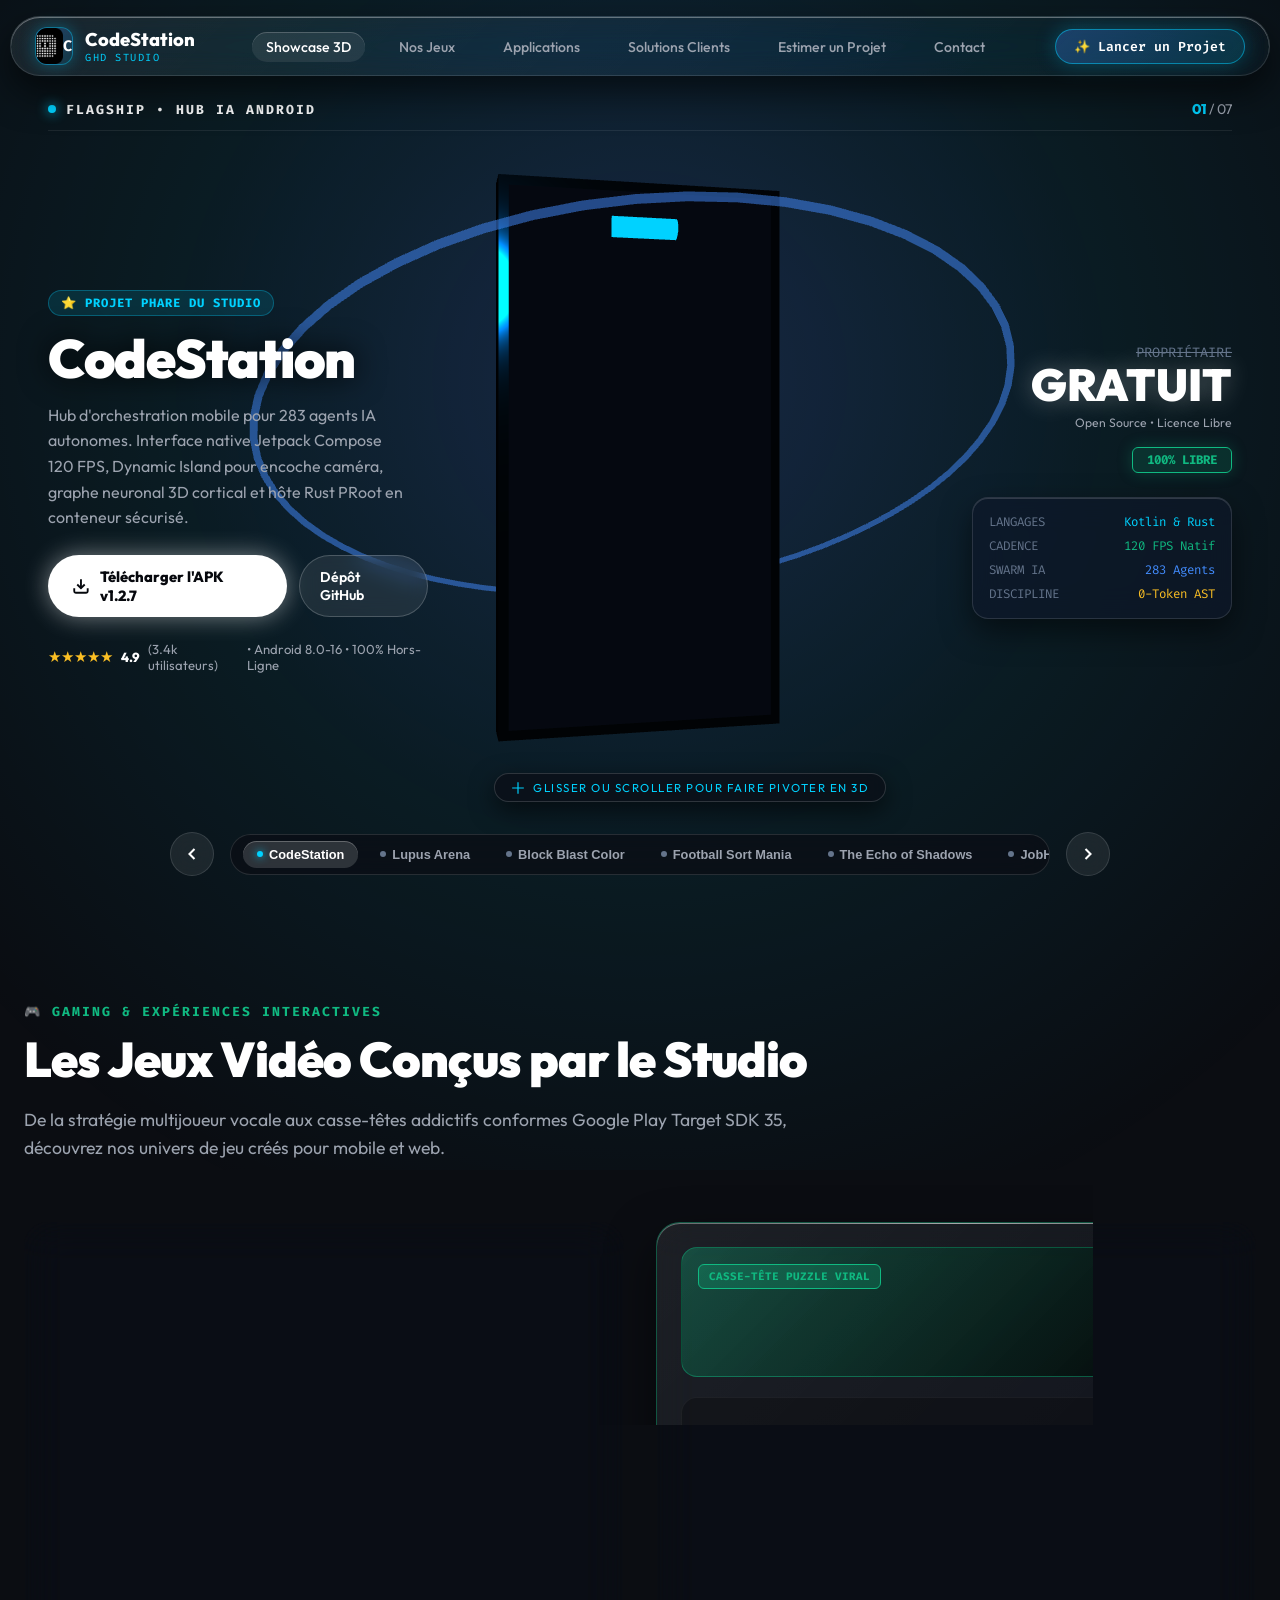
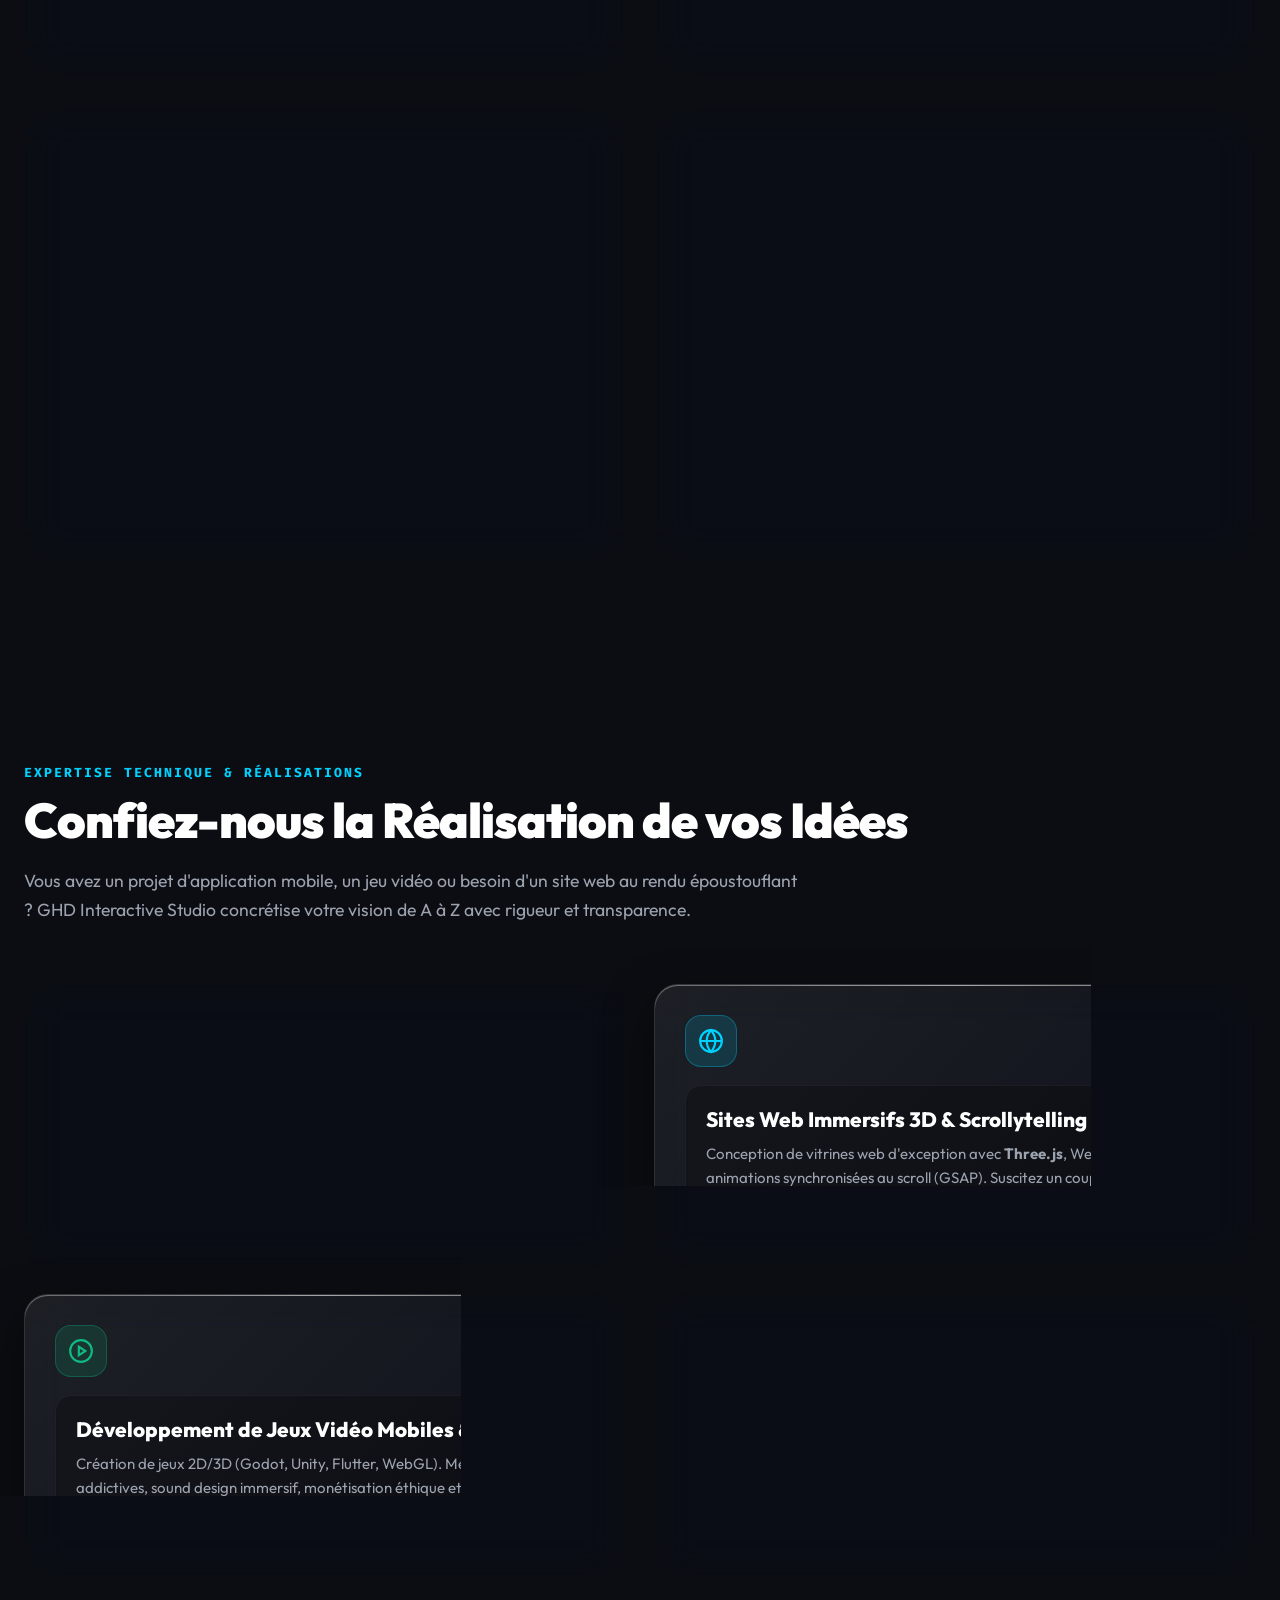
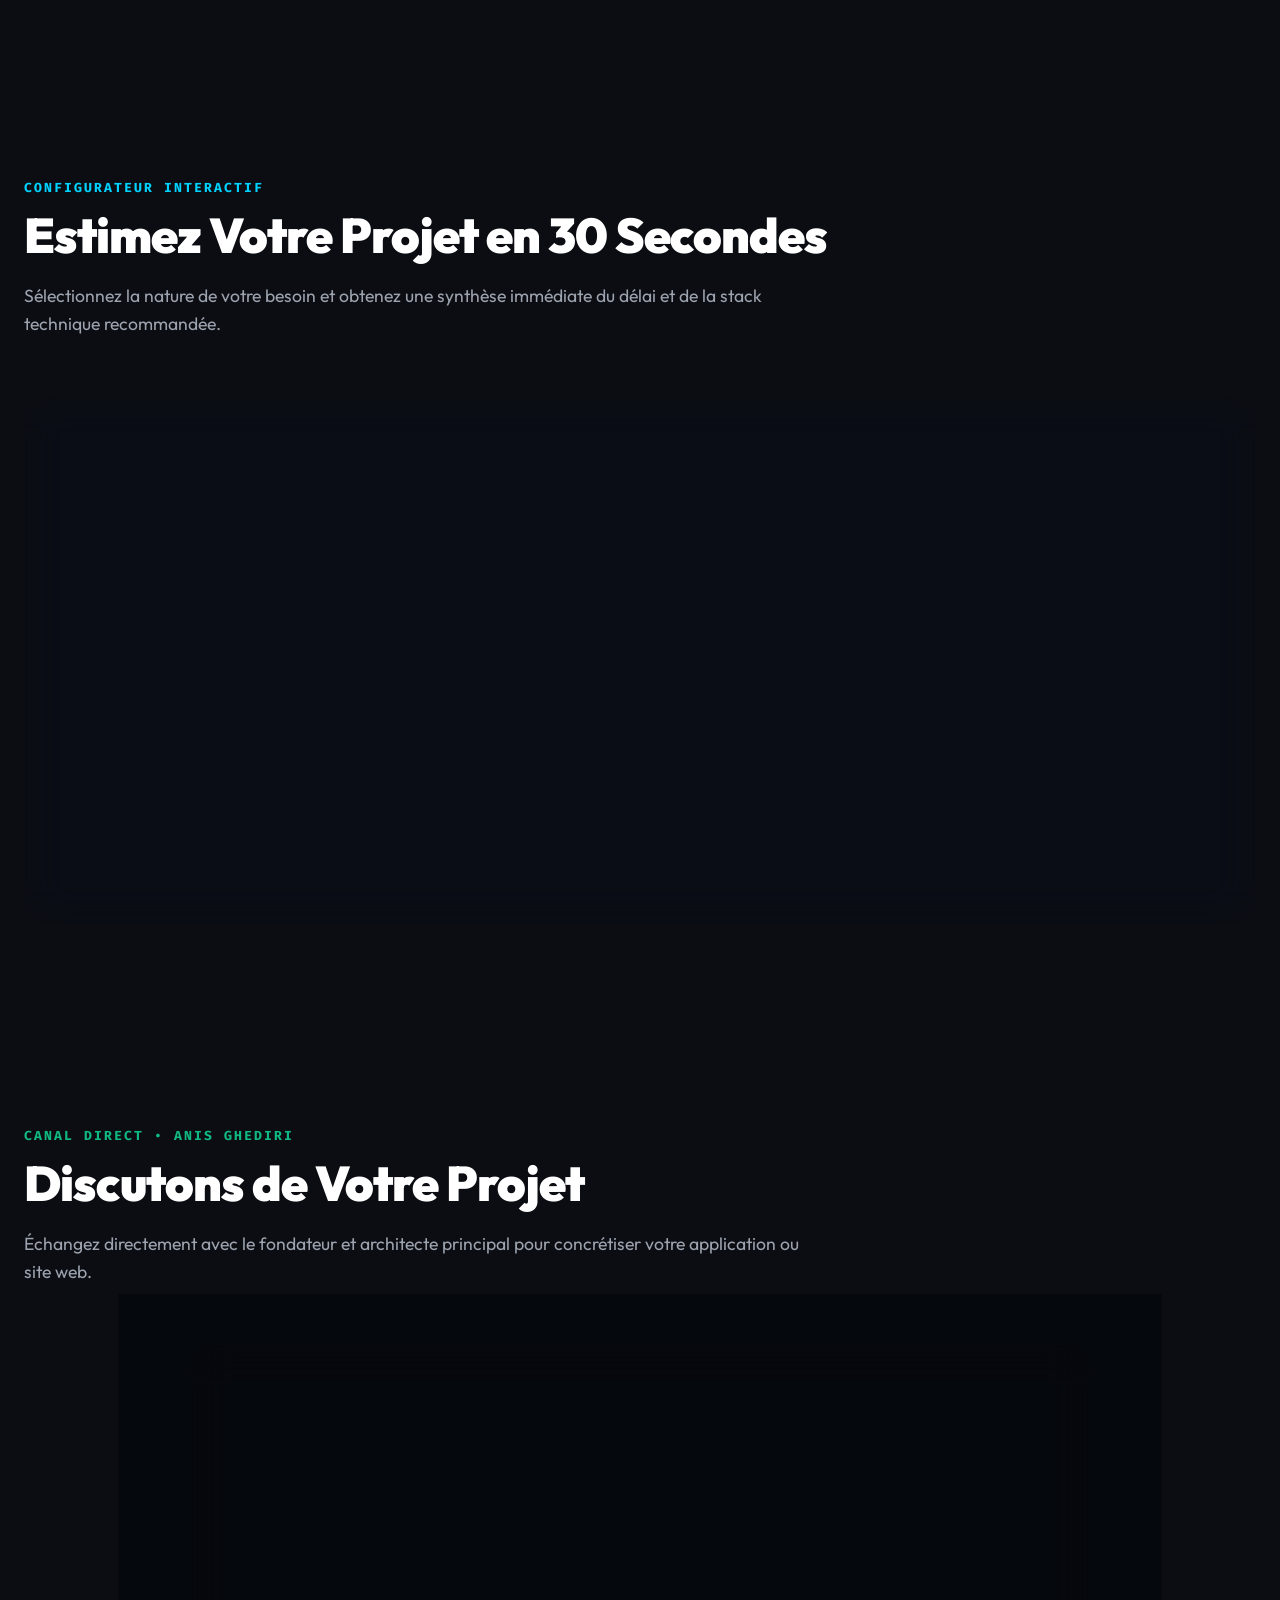
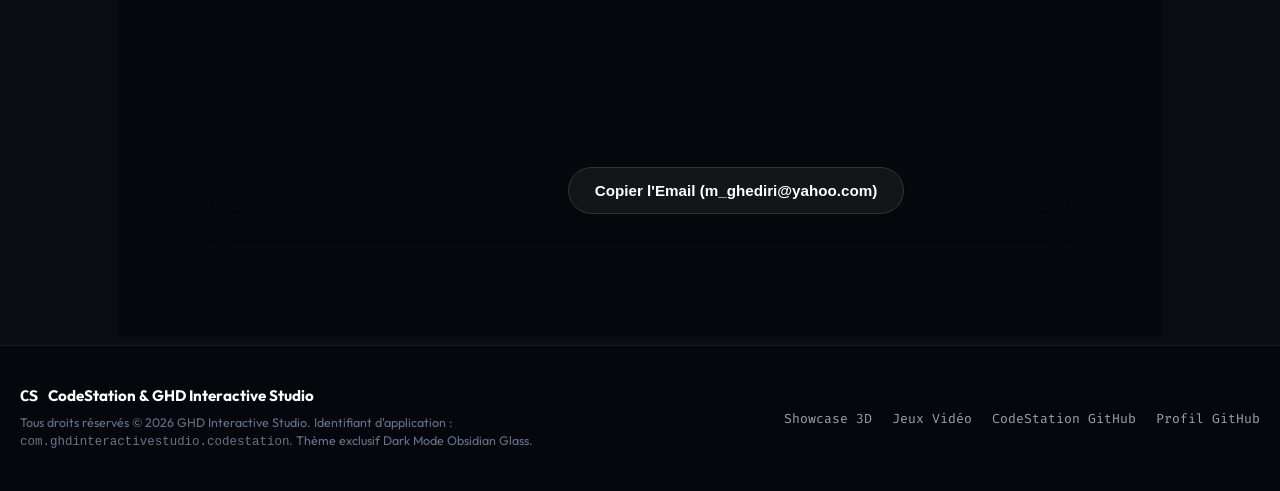
==== commit fa70e3a3: "feat(scrollytelling): complete 3D video-style showcase with games, apps & color morphing" ====
--- a/index.html
+++ b/index.html
@@ -3,13 +3,13 @@
 <head>
     <meta charset="UTF-8">
     <meta name="viewport" content="width=device-width, initial-scale=1.0">
-    <title>CodeStation & GHD Interactive Studio | Architecture Mobile, IA Autonome & Web 3D</title>
-    <meta name="description" content="Portfolio officiel de GHD Interactive Studio & Anis Ghediri. Conception d'applications Android natives haute performance, solutions d'IA multi-agents et sites web immersifs 3D avec l'esthétique Liquid Glass Obsidian.">
+    <title>CodeStation & GHD Interactive Studio | Jeux Vidéo, Applications & Web 3D</title>
+    <meta name="description" content="Portfolio d'Anis Ghediri & GHD Interactive Studio : vitrine interactive 3D de nos jeux mobiles, applications Android natives et hub d'agents IA CodeStation.">
     <link rel="preconnect" href="https://fonts.googleapis.com">
     <link rel="preconnect" href="https://fonts.gstatic.com" crossorigin>
     <link href="https://fonts.googleapis.com/css2?family=Fira+Code:wght@400;500;600;700&family=Outfit:wght@300;400;500;600;700;800;900&display=swap" rel="stylesheet">
     <link rel="icon" type="image/svg+xml" href="favicon.svg">
-    <link rel="stylesheet" href="style.css?v=20261120_codestation">
+    <link rel="stylesheet" href="style.css?v=20261120_v3">
     <!-- Three.js & GSAP -->
     <script src="three.min.js"></script>
     <script>
@@ -25,314 +25,252 @@
     </script>
 </head>
 <body class="obsidian-theme">
-    <!-- Ambient Dynamic Background Glow (Controlled via Scrollytelling) -->
+    <!-- Ambient Morphing Background Glow (Dynamically updated per product) -->
     <div id="ambient-glow" class="ambient-glow"></div>
 
-    <!-- WebGL 3D Canvas -->
+    <!-- WebGL 3D Canvas (Full-screen background & 3D Centerpiece) -->
     <canvas id="webgl-canvas"></canvas>
 
-    <!-- Top Status Banner -->
-    <div class="top-status-bar">
-        <div class="status-content">
-            <span class="live-dot pulse-emerald"></span>
-            <span class="status-text"><span class="badge-accent">GHD INTERACTIVE STUDIO</span> — Ingénierie Mobile Android Native, Solutions IA Multi-Agents & Web 3D Immersif</span>
-            <span class="status-meta">Disponibilité Projets Clients : <strong class="text-cyan">OUVERTE</strong></span>
-        </div>
-    </div>
-
-    <!-- Liquid Glass Navigation Header -->
-    <nav class="glass-nav" id="mainNav">
-        <a href="index.html" class="logo">
-            <div class="logo-mark">
-                <img src="assets/codestation/icon.png" alt="CodeStation Logo" class="logo-img" onerror="this.style.display='none'">
-                <span class="logo-code">CS</span>
-            </div>
-            <div class="logo-text">
-                <span class="brand-name">CodeStation</span>
-                <span class="brand-sub">GHD STUDIO</span>
-            </div>
-        </a>
-
-        <ul class="nav-links">
-            <li><a href="#hero" class="active">CodeStation</a></li>
-            <li><a href="#scrolly-section">Innovation 3D</a></li>
-            <li><a href="#solutions">Solutions Clients</a></li>
-            <li><a href="#portfolio">Écosystème GitHub</a></li>
-            <li><a href="#estimator">Estimer un Projet</a></li>
-            <li><a href="#contact">Contact</a></li>
-        </ul>
-
-        <div class="nav-actions">
-            <a href="https://github.com/Anisghd-lab/CodeStation/releases/latest" target="_blank" rel="noopener noreferrer" class="btn-glass-nav">
-                <svg width="15" height="15" viewBox="0 0 24 24" fill="none" stroke="currentColor" stroke-width="2" stroke-linecap="round" stroke-linejoin="round">
-                    <path d="M21 15v4a2 2 0 0 1-2 2H5a2 2 0 0 1-2-2v-4"></path>
-                    <polyline points="7 10 12 15 17 10"></polyline>
-                    <line x1="12" y1="15" x2="12" y2="3"></line>
-                </svg>
-                <span>APK v1.2.7</span>
+    <!-- Top Fixed Glass Navigation Header -->
+    <header class="site-header">
+        <nav class="glass-nav" id="mainNav">
+            <a href="index.html" class="logo">
+                <div class="logo-mark">
+                    <img src="assets/codestation/icon.png" alt="CodeStation Logo" class="logo-img" onerror="this.style.display='none'">
+                    <span class="logo-code">CS</span>
+                </div>
+                <div class="logo-text">
+                    <span class="brand-name">CodeStation</span>
+                    <span class="brand-sub">GHD STUDIO</span>
+                </div>
             </a>
-            <button class="mobile-toggle" id="menuToggle" aria-label="Menu" onclick="document.getElementById('mainNav').classList.toggle('mobile-menu-active')">
-                <span></span>
-                <span></span>
-                <span></span>
-            </button>
-        </div>
-    </nav>
+
+            <ul class="nav-links">
+                <li><a href="#showcase" class="active">Showcase 3D</a></li>
+                <li><a href="#games">Nos Jeux</a></li>
+                <li><a href="#apps">Applications</a></li>
+                <li><a href="#solutions">Solutions Clients</a></li>
+                <li><a href="#estimator">Estimer un Projet</a></li>
+                <li><a href="#contact">Contact</a></li>
+            </ul>
+
+            <div class="nav-actions">
+                <a href="#estimator" class="btn-glass-nav">
+                    <span>✨ Lancer un Projet</span>
+                </a>
+                <button class="mobile-toggle" id="menuToggle" aria-label="Menu" onclick="document.getElementById('mainNav').classList.toggle('mobile-menu-active')">
+                    <span></span>
+                    <span></span>
+                    <span></span>
+                </button>
+            </div>
+        </nav>
+    </header>
 
     <main>
         <!-- ═══════════════════════════════════════════════════════════════
-             HERO SECTION — CODESTATION FLAGSHIP
+             SECTION SCROLLYTELLING CINÉMATIQUE (EXACTEMENT COMME LA VIDÉO)
              ═══════════════════════════════════════════════════════════════ -->
-        <section class="hero-section" id="hero">
-            <div class="hero-container">
-                <div class="hero-badge">
-                    <span class="badge-icon">🚀</span>
-                    <span class="badge-text">TITRE PHARE • APPLICATION ANDROID NATIVE & MOTEUR RUST</span>
-                    <span class="badge-version">v1.2.7 STABLE</span>
-                </div>
-
-                <h1 class="hero-title">
-                    L'ÉCOSYSTÈME ULTIME<br>
-                    <span class="gradient-glow">CODESTATION</span>
-                </h1>
-
-                <p class="hero-lead">
-                    Hub d'orchestration d'agents IA autonomes directement depuis Android. Couplage inédit d'une interface native <strong>Jetpack Compose</strong> haute performance (120 FPS) et d'un hôte <strong>Rust 1.80+</strong> sécurisé en environnement local PRoot.
-                </p>
-
-                <div class="hero-stats-row">
-                    <div class="mini-stat-card">
-                        <span class="stat-number text-cyan">283</span>
-                        <span class="stat-label">Agents Agency Experts</span>
-                    </div>
-                    <div class="mini-stat-card">
-                        <span class="stat-number text-blue">120 FPS</span>
-                        <span class="stat-label">Rendu Compose Natif</span>
-                    </div>
-                    <div class="mini-stat-card">
-                        <span class="stat-number text-emerald">0 Token</span>
-                        <span class="stat-label">Discipline AST Graphify</span>
-                    </div>
-                    <div class="mini-stat-card">
-                        <span class="stat-number text-amber">8 États</span>
-                        <span class="stat-label">Dynamic Island Punch-Hole</span>
-                    </div>
-                </div>
-
-                <div class="hero-cta-group">
-                    <a href="https://github.com/Anisghd-lab/CodeStation/releases/download/v1.2.7/app-debug.apk" class="btn-primary-glow">
-                        <svg width="20" height="20" viewBox="0 0 24 24" fill="none" stroke="currentColor" stroke-width="2.2" stroke-linecap="round" stroke-linejoin="round">
-                            <path d="M21 15v4a2 2 0 0 1-2 2H5a2 2 0 0 1-2-2v-4"></path>
-                            <polyline points="7 10 12 15 17 10"></polyline>
-                            <line x1="12" y1="15" x2="12" y2="3"></line>
-                        </svg>
-                        <span>Télécharger CodeStation APK</span>
-                        <span class="btn-subtext">Android 8.0 à 16 (API 26-35+)</span>
-                    </a>
-                    <a href="#estimator" class="btn-secondary-glass">
-                        <svg width="18" height="18" viewBox="0 0 24 24" fill="none" stroke="currentColor" stroke-width="2" stroke-linecap="round" stroke-linejoin="round">
-                            <polygon points="12 2 15.09 8.26 22 9.27 17 14.14 18.18 21.02 12 17.77 5.82 21.02 7 14.14 2 9.27 8.91 8.26 12 2"></polygon>
-                        </svg>
-                        <span>Confier Votre Idée / Projet</span>
-                    </a>
-                    <a href="https://github.com/Anisghd-lab/CodeStation" target="_blank" rel="noopener noreferrer" class="btn-icon-glass" title="Code Source GitHub">
-                        <svg width="20" height="20" viewBox="0 0 24 24" fill="currentColor">
-                            <path d="M12 0C5.37 0 0 5.37 0 12c0 5.31 3.435 9.795 8.205 11.385.6.105.825-.255.825-.57 0-.285-.015-1.23-.015-2.235-3.015.555-3.795-.735-4.035-1.41-.135-.345-.72-1.41-1.23-1.695-.42-.225-1.02-.78-.015-.795.945-.015 1.62.87 1.845 1.23 1.08 1.815 2.805 1.305 3.495.99.105-.78.42-1.305.765-1.605-2.67-.3-5.46-1.335-5.46-5.925 0-1.305.465-2.385 1.23-3.225-.12-.3-.54-1.53.12-3.18 0 0 1.005-.315 3.3 1.23.96-.27 1.98-.405 3-.405s2.04.135 3 .405c2.295-1.56 3.3-1.23 3.3-1.23.66 1.65.24 2.88.12 3.18.765.84 1.23 1.905 1.23 3.225 0 4.605-2.805 5.625-5.475 5.925.435.375.81 1.095.81 2.22 0 1.605-.015 2.895-.015 3.3 0 .315.225.69.825.57A12.02 12.02 0 0024 12c0-6.63-5.37-12-12-12z"/>
-                        </svg>
-                    </a>
-                </div>
-
-                <div class="scroll-indicator">
-                    <span>SCROLLER POUR VIVRE L'EXPÉRIENCE 3D</span>
-                    <div class="scroll-mouse">
-                        <div class="scroll-wheel"></div>
-                    </div>
+        <section class="video-scrolly-section" id="showcase">
+            <div class="scrolly-sticky-container">
+                <!-- Top Mini Breadcrumb / Category Bar -->
+                <div class="scrolly-top-bar">
+                    <div class="catalog-indicator">
+                        <span class="pulse-dot"></span>
+                        <span class="catalog-title" id="slide-category-top">FLAGSHIP • HUB IA ANDROID</span>
+                    </div>
+                    <div class="catalog-counter font-mono">
+                        <span id="current-slide-num">01</span> / <span id="total-slides-num">07</span>
+                    </div>
+                </div>
+
+                <!-- The 3-Zone Scrollytelling Stage -->
+                <div class="scrolly-stage">
+                    <!-- LEFT ZONE : Title, Description, Buttons, Rating -->
+                    <div class="stage-left" id="stage-left">
+                        <div class="product-badge-pill" id="product-badge">⭐ PROJET PHARE DU STUDIO</div>
+                        <h1 class="product-title" id="product-title">CodeStation</h1>
+                        <p class="product-desc" id="product-desc">
+                            Hub d'orchestration mobile pour 283 agents IA autonomes. Interface native Jetpack Compose 120 FPS, Dynamic Island pour encoche caméra, graphe neuronal 3D cortical et hôte Rust PRoot en conteneur sécurisé.
+                        </p>
+                        
+                        <div class="product-actions" id="product-actions">
+                            <a href="https://github.com/Anisghd-lab/CodeStation/releases/latest" target="_blank" rel="noopener noreferrer" class="btn-hero-primary" id="btn-primary-action">
+                                <svg width="18" height="18" viewBox="0 0 24 24" fill="none" stroke="currentColor" stroke-width="2.5"><path d="M21 15v4a2 2 0 0 1-2 2H5a2 2 0 0 1-2-2v-4"></path><polyline points="7 10 12 15 17 10"></polyline><line x1="12" y1="15" x2="12" y2="3"></line></svg>
+                                <span id="btn-primary-text">Télécharger l'APK v1.2.7</span>
+                            </a>
+                            <a href="https://github.com/Anisghd-lab/CodeStation" target="_blank" rel="noopener noreferrer" class="btn-hero-glass" id="btn-secondary-action">
+                                <span id="btn-secondary-text">Dépôt GitHub</span>
+                            </a>
+                        </div>
+
+                        <div class="product-rating" id="product-rating">
+                            <span class="rating-stars">★★★★★</span>
+                            <span class="rating-val">4.9</span>
+                            <span class="rating-count">(3.4k utilisateurs)</span>
+                            <span class="rating-tag" id="rating-tag">• Android 8.0-16 • 100% Hors-Ligne</span>
+                        </div>
+                    </div>
+
+                    <!-- CENTER ZONE : The 3D Rotating Interactive Model (Handled by Three.js) -->
+                    <div class="stage-center">
+                        <div class="interactive-hint font-mono">
+                            <svg width="14" height="14" viewBox="0 0 24 24" fill="none" stroke="currentColor" stroke-width="2"><path d="M12 2v20M2 12h20"></path></svg>
+                            <span>GLISSER OU SCROLLER POUR FAIRE PIVOTER EN 3D</span>
+                        </div>
+                    </div>
+
+                    <!-- RIGHT ZONE : Status, Price, Discount, Specs Badge -->
+                    <div class="stage-right" id="stage-right">
+                        <div class="price-box">
+                            <span class="old-price" id="product-old-price">PROPRIÉTAIRE</span>
+                            <div class="main-price font-mono" id="product-price">GRATUIT</div>
+                            <span class="price-sub" id="product-price-sub">Open Source • Licence Libre</span>
+                        </div>
+
+                        <div class="discount-badge" id="product-discount">
+                            <span>100% LIBRE</span>
+                        </div>
+
+                        <div class="product-specs-list" id="product-specs">
+                            <div class="spec-item"><span class="spec-k">LANGAGES</span><span class="spec-v text-cyan">Kotlin & Rust</span></div>
+                            <div class="spec-item"><span class="spec-k">CADENCE</span><span class="spec-v text-emerald">120 FPS Natif</span></div>
+                            <div class="spec-item"><span class="spec-k">SWARM IA</span><span class="spec-v text-blue">283 Agents</span></div>
+                            <div class="spec-item"><span class="spec-k">DISCIPLINE</span><span class="spec-v text-amber">0-Token AST</span></div>
+                        </div>
+                    </div>
+                </div>
+
+                <!-- Bottom Navigation Controls & Slides Bar -->
+                <div class="scrolly-controls">
+                    <button class="nav-arrow-btn" onclick="prevSlide()" aria-label="Produit précédent">
+                        <svg width="20" height="20" viewBox="0 0 24 24" fill="none" stroke="currentColor" stroke-width="2.5"><polyline points="15 18 9 12 15 6"></polyline></svg>
+                    </button>
+                    
+                    <div class="slides-pills-bar" id="slides-pills">
+                        <button class="slide-pill active" onclick="goToSlide(0)"><span class="pill-dot"></span> CodeStation</button>
+                        <button class="slide-pill" onclick="goToSlide(1)"><span class="pill-dot"></span> Lupus Arena</button>
+                        <button class="slide-pill" onclick="goToSlide(2)"><span class="pill-dot"></span> Block Blast Color</button>
+                        <button class="slide-pill" onclick="goToSlide(3)"><span class="pill-dot"></span> Football Sort Mania</button>
+                        <button class="slide-pill" onclick="goToSlide(4)"><span class="pill-dot"></span> The Echo of Shadows</button>
+                        <button class="slide-pill" onclick="goToSlide(5)"><span class="pill-dot"></span> JobHunter AI</button>
+                        <button class="slide-pill" onclick="goToSlide(6)"><span class="pill-dot"></span> MovieBox TV Bridge</button>
+                    </div>
+
+                    <button class="nav-arrow-btn" onclick="nextSlide()" aria-label="Produit suivant">
+                        <svg width="20" height="20" viewBox="0 0 24 24" fill="none" stroke="currentColor" stroke-width="2.5"><polyline points="9 18 15 12 9 6"></polyline></svg>
+                    </button>
                 </div>
             </div>
         </section>
 
         <!-- ═══════════════════════════════════════════════════════════════
-             SECTION SCROLLYTELLING 3D : LE SHOWCASE WAOUH INTERACTIF
+             SECTION JEUX VIDÉO DU STUDIO (GRID DÉTAILLÉE)
              ═══════════════════════════════════════════════════════════════ -->
-        <section class="scrolly-section" id="scrolly-section">
-            <div class="scrolly-intro">
-                <span class="section-tag text-cyan">SCROLL-DRIVEN SHOWCASE • EXPÉRIENCE IMMERSIVE</span>
-                <h2 class="section-title">Anatomie d'une Révolution Mobile</h2>
-                <p class="section-desc">Faites défiler l'écran pour découvrir les couches technologiques de CodeStation au rythme de la modélisation interactive et du morphing d'ambiance.</p>
-            </div>
-
-            <div class="scrolly-container" id="scrolly-wrapper">
-                <!-- Pinned Sticky Interactive Viewport (The Waouh Device) -->
-                <div class="scrolly-viewport">
-                    <div class="scrolly-device-card glass-outer" id="device-card">
-                        <!-- Specular Highlight Top Edge -->
-                        <div class="glass-specular-edge"></div>
-
-                        <!-- Device Top Notch & Real Interactive Dynamic Island -->
-                        <div class="device-hardware-top">
-                            <div class="device-speaker"></div>
-                            <!-- Dynamic Island Live Component -->
-                            <div class="dynamic-island-shell" id="hero-dynamic-island" data-state="WORKING">
-                                <div class="island-left">
-                                    <span class="island-dot" id="island-dot"></span>
-                                    <span class="island-text" id="island-text">STREAMING SSE</span>
-                                </div>
-                                <div class="island-right">
-                                    <span class="island-timer font-mono" id="island-timer">00:14.8s</span>
-                                    <span class="island-badge" id="island-badge">120 t/s</span>
-                                </div>
-                            </div>
-                            <div class="device-camera"></div>
-                        </div>
-
-                        <!-- Inner Stabilized Content Plate -->
-                        <div class="device-screen-plate" id="device-screen">
-                            <!-- Step 1: Dynamic Island State Machine -->
-                            <div class="screen-view active" id="view-step-1">
-                                <div class="view-header">
-                                    <span class="tag-pill text-blue">Composant Système Android</span>
-                                    <h3 class="view-title">Dynamic Island & Encoche Frontale</h3>
-                                    <p class="view-desc">Intégration millimétrique à gauche du Punch Hole sans chevauchement de la barre d'état. Machine à 8 états stricts.</p>
-                                </div>
-                                <div class="state-buttons-grid">
-                                    <button class="state-chip active" onclick="setIslandState('WORKING')"><span class="dot-green"></span> WORKING</button>
-                                    <button class="state-chip" onclick="setIslandState('STREAMING')"><span class="dot-blue"></span> STREAMING</button>
-                                    <button class="state-chip" onclick="setIslandState('NEEDS_APPROVAL')"><span class="dot-amber"></span> APPROVAL</button>
-                                    <button class="state-chip" onclick="setIslandState('ERROR')"><span class="dot-red"></span> ERROR</button>
-                                    <button class="state-chip" onclick="setIslandState('COMPLETED')"><span class="dot-cyan"></span> COMPLETED</button>
-                                    <button class="state-chip" onclick="setIslandState('READY')"><span class="dot-dim"></span> READY</button>
-                                </div>
-                                <div class="interactive-console font-mono">
-                                    <div class="console-line text-slate">$ codestation island --attach-notch</div>
-                                    <div class="console-line text-emerald">> Overlay TYPE_APPLICATION_OVERLAY actif</div>
-                                    <div class="console-line text-cyan">> Découpe caméra détectée : cutoutLeftPx - 5dp</div>
-                                    <div class="console-line text-white">> État courant : <span id="console-state" class="text-amber">WORKING (4.2s restant)</span></div>
-                                </div>
-                            </div>
-
-                            <!-- Step 2: Cortical Neural Graph -->
-                            <div class="screen-view" id="view-step-2">
-                                <div class="view-header">
-                                    <span class="tag-pill text-cyan">Mémoire Collective Temps Réel</span>
-                                    <h3 class="view-title">Graphe Neuronal Cortical 3D</h3>
-                                    <p class="view-desc">Cartographie vivante des expériences partagées, découpée selon les 4 lobes cérébraux.</p>
-                                </div>
-                                <div class="lobes-mini-matrix">
-                                    <div class="lobe-box"><span class="font-mono text-cyan">FRONTAL</span><small>Planification & Exécution</small></div>
-                                    <div class="lobe-box"><span class="font-mono text-blue">PARIÉTAL</span><small>Syntaxe & Modèles AST</small></div>
-                                    <div class="lobe-box"><span class="font-mono text-emerald">OCCIPITAL</span><small>UI & Rendu Visuel</small></div>
-                                    <div class="lobe-box"><span class="font-mono text-amber">TEMPORAL</span><small>Mémoire & Contexte</small></div>
-                                </div>
-                                <div class="neural-nodes-canvas-box">
-                                    <canvas id="mini-neural-canvas"></canvas>
-                                </div>
-                            </div>
-
-                            <!-- Step 3: 283 Agency Agents Swarm -->
-                            <div class="screen-view" id="view-step-3">
-                                <div class="view-header">
-                                    <span class="tag-pill text-emerald">Swarm Intelligence</span>
-                                    <h3 class="view-title">283 Experts Autonomes The Agency</h3>
-                                    <p class="view-desc">Activation contextuelle selon la mission. Aucune hallucination, livrables certifiés.</p>
-                                </div>
-                                <div class="agents-live-tape">
-                                    <div class="agent-tag">⚡ agency-frontend-developer</div>
-                                    <div class="agent-tag">🛡️ agency-application-security-engineer</div>
-                                    <div class="agent-tag">🧪 agency-reality-checker</div>
-                                    <div class="agent-tag">📱 agency-mobile-app-builder</div>
-                                    <div class="agent-tag">🦀 agency-rust-refactoring-specialist</div>
-                                    <div class="agent-tag">🎮 agency-game-designer</div>
-                                    <div class="agent-tag">🌐 agency-web-gis-developer</div>
-                                    <div class="agent-tag">📊 agency-statistician</div>
-                                </div>
-                                <div class="interactive-console font-mono">
-                                    <div class="console-line text-emerald">🎭 AGENCY ACTIVATION : agency-frontend-developer</div>
-                                    <div class="console-line text-white">🎯 Rôle : Implémentation Liquid Glass Obsidian</div>
-                                    <div class="console-line text-slate">📂 Source : ~/.agents/skills/agency-frontend-developer</div>
-                                </div>
-                            </div>
-
-                            <!-- Step 4: Rust PRoot & 0-Token Discipline -->
-                            <div class="screen-view" id="view-step-4">
-                                <div class="view-header">
-                                    <span class="tag-pill text-amber">Performance & Rigueur</span>
-                                    <h3 class="view-title">Moteur Rust 1.80+ & Zéro Gaspillage</h3>
-                                    <p class="view-desc">Exécution locale ultra-sécurisée PRoot sans root, couplée à l'indexation AST locale Tree-sitter.</p>
-                                </div>
-                                <div class="perf-metric-bars">
-                                    <div class="metric-row">
-                                        <span>Rendu UI Compose</span>
-                                        <div class="bar-outer"><div class="bar-inner bar-cyan" style="width: 98%"></div></div>
-                                        <span class="font-mono text-cyan">120 FPS</span>
-                                    </div>
-                                    <div class="metric-row">
-                                        <span>Exécution Hôte Rust</span>
-                                        <div class="bar-outer"><div class="bar-inner bar-emerald" style="width: 95%"></div></div>
-                                        <span class="font-mono text-emerald">0.42 ms</span>
-                                    </div>
-                                    <div class="metric-row">
-                                        <span>Coût Tokens Requête AST</span>
-                                        <div class="bar-outer"><div class="bar-inner bar-blue" style="width: 100%"></div></div>
-                                        <span class="font-mono text-blue">0 Token</span>
-                                    </div>
-                                </div>
-                                <div class="security-chip">
-                                    <svg width="16" height="16" viewBox="0 0 24 24" fill="none" stroke="currentColor" stroke-width="2"><path d="M12 22s8-4 8-10V5l-8-3-8 3v7c0 6 8 10 8 10z"/></svg>
-                                    <span>Conforme Google Play Protect & Isolation Android Sandbox</span>
-                                </div>
-                            </div>
-                        </div>
-
-                        <!-- Device Bottom Handle Indicator -->
-                        <div class="device-bottom-bar">
-                            <div class="home-indicator"></div>
-                        </div>
-                    </div>
-                </div>
-
-                <!-- Scrolling Story Triggers -->
-                <div class="scrolly-narrative">
-                    <div class="narrative-step active" data-step="1">
-                        <div class="step-badge text-blue">PILIER 01</div>
-                        <h3>Intégration Matérielle & Dynamic Island</h3>
-                        <p>CodeStation s'adapte à l'écran de votre smartphone en logeant une capsule interactive à gauche exacte de la découpe physique de la caméra frontale. Elle remonte en temps réel l'état des agents IA, les approbations requises et le débit de streaming SSE.</p>
-                        <div class="step-features">
-                            <span>• 15 dp de hauteur ergonomique</span>
-                            <span>• 8 états réactifs à priorité stricte</span>
-                            <span>• Flottant système (Overlay)</span>
-                        </div>
-                    </div>
-
-                    <div class="narrative-step" data-step="2">
-                        <div class="step-badge text-cyan">PILIER 02</div>
-                        <h3>Réseau Neuronal 3D & Mémoire Collective</h3>
-                        <p>Fini les contextes perdus à chaque session. Le système de mémoire corticale cartographie les apprentissages, les corrections de code et les architectures créées, accessibles en un tap sous forme d'un réseau de neurones 3D interactif.</p>
-                        <div class="step-features">
-                            <span>• Découpage en 4 lobes cognitifs</span>
-                            <span>• Partage d'expériences multi-agents</span>
-                            <span>• Persistance locale SQLite Room chiffrée</span>
-                        </div>
-                    </div>
-
-                    <div class="narrative-step" data-step="3">
-                        <div class="step-badge text-emerald">PILIER 03</div>
-                        <h3>Le Catalogue The Agency (283 Agents)</h3>
-                        <p>L'intégralité du catalogue The Agency est embarquée et opérationnelle hors-ligne. Chaque mission déclenche l'activation automatique de l'agent idoine (Ingénierie, Sécurité offensive, Testing E2E, UI Liquid Glass, SIG, Gamedev...).</p>
-                        <div class="step-features">
-                            <span>• 20 divisions métiers couvertes</span>
-                            <span>• Adoption stricte de la personnalité experte</span>
-                            <span>• Rapport et traçabilité zéro-dette</span>
-                        </div>
-                    </div>
-
-                    <div class="narrative-step" data-step="4">
-                        <div class="step-badge text-amber">PILIER 04</div>
-                        <h3>Hôte Rust & Discipline Zéro Gaspillage</h3>
-                        <p>Sous l'élégance de Jetpack Compose tourne un moteur écrit en Rust dans un environnement PRoot Linux autonome. Grâce à Graphify AST, le code est exploré localement via Tree-sitter sans dépenser un seul token LLM en lectures aveugles.</p>
-                        <div class="step-features">
-                            <span>• Rust 1.80+ compilé ARM64</span>
-                            <span>• Graphify AST 100% déterministe</span>
-                            <span>• Synchronisation native GitHub & Notion</span>
+        <section class="games-section" id="games">
+            <div class="section-container">
+                <div class="section-tag text-emerald">🎮 GAMING & EXPÉRIENCES INTERACTIVES</div>
+                <h2 class="section-title">Les Jeux Vidéo Conçus par le Studio</h2>
+                <p class="section-desc">De la stratégie multijoueur vocale aux casse-têtes addictifs conformes Google Play Target SDK 35, découvrez nos univers de jeu créés pour mobile et web.</p>
+
+                <div class="games-cards-grid">
+                    <!-- Game 1: Lupus Arena -->
+                    <div class="game-card glass-outer" style="border-color: rgba(239, 68, 68, 0.4);">
+                        <div class="glass-specular-edge"></div>
+                        <div class="game-card-banner banner-lupus">
+                            <span class="game-tag-badge bg-red">STRATÉGIE VOCALE MULTIJOUEUR</span>
+                            <div class="game-banner-icon">
+                                <img src="assets/lupus-arena/icon.png" alt="Lupus Arena Logo" onerror="this.src='assets/codestation/icon.png'">
+                            </div>
+                        </div>
+                        <div class="game-plate">
+                            <h3 class="game-title">Lupus Arena</h3>
+                            <p class="game-desc">Jeu de déduction sociale et de stratégie inspiré des Loups-Garous de Thiercelieux. Chat vocal temps réel, 30+ rôles illustrés, parties privées et publiques, ambiance nocturne immersive.</p>
+                            <div class="game-tech-tags">
+                                <span>Multiplayer Voice</span>
+                                <span>WebSockets</span>
+                                <span>Node.js Backend</span>
+                                <span>Web & Android</span>
+                            </div>
+                            <div class="game-actions">
+                                <a href="lupus-arena.html" class="btn-card-primary" style="background: linear-gradient(135deg, #EF4444, #B91C1C); color: #fff;">Explorer Lupus Arena</a>
+                                <a href="https://github.com/Anisghd-lab/LUPUS-ARENA" target="_blank" rel="noopener noreferrer" class="btn-card-link">GitHub</a>
+                            </div>
+                        </div>
+                    </div>
+
+                    <!-- Game 2: Block Blast Color -->
+                    <div class="game-card glass-outer" style="border-color: rgba(16, 185, 129, 0.4);">
+                        <div class="glass-specular-edge"></div>
+                        <div class="game-card-banner banner-block">
+                            <span class="game-tag-badge bg-emerald">CASSE-TÊTE PUZZLE VIRAL</span>
+                            <div class="game-banner-icon">
+                                <img src="assets/block-blast/icon.svg" alt="Block Blast Icon">
+                            </div>
+                        </div>
+                        <div class="game-plate">
+                            <h3 class="game-title">Block Blast Color</h3>
+                            <p class="game-desc">Jeu de puzzle de blocs colorés ultra-fluide développé sous Flutter 3.x. Combos explosifs, retours haptiques dynamiques, Target SDK 35 et 100% conforme aux règles Google Play Store.</p>
+                            <div class="game-tech-tags">
+                                <span>Flutter 3.x</span>
+                                <span>Target SDK 35</span>
+                                <span>60-120 FPS</span>
+                                <span>Zéro Lag</span>
+                            </div>
+                            <div class="game-actions">
+                                <a href="https://github.com/Anisghd-lab/block-blast-android/releases" target="_blank" rel="noopener noreferrer" class="btn-card-primary" style="background: linear-gradient(135deg, #10B981, #059669); color: #fff;">Télécharger APK</a>
+                                <a href="https://github.com/Anisghd-lab/block-blast-android" target="_blank" rel="noopener noreferrer" class="btn-card-link">GitHub</a>
+                            </div>
+                        </div>
+                    </div>
+
+                    <!-- Game 3: Football Mania: Color Sort Puzzle -->
+                    <div class="game-card glass-outer" style="border-color: rgba(251, 191, 36, 0.4);">
+                        <div class="glass-specular-edge"></div>
+                        <div class="game-card-banner banner-football">
+                            <span class="game-tag-badge bg-amber">CASUAL SPORT & TRI</span>
+                            <div class="game-banner-icon">
+                                <img src="assets/football-sort/icon.svg" alt="Football Sort Icon">
+                            </div>
+                        </div>
+                        <div class="game-plate">
+                            <h3 class="game-title">Football Mania : Color Sort</h3>
+                            <p class="game-desc">Jeu de réflexion et de tri de ballons de football aux couleurs des clubs légendaires. Niveaux progressifs, physique de rebond naturelle et compatibilité tactile smartphones/tablettes.</p>
+                            <div class="game-tech-tags">
+                                <span>Android & Web</span>
+                                <span>Target SDK 35</span>
+                                <span>Physique Canvas</span>
+                                <span>Score Cloud</span>
+                            </div>
+                            <div class="game-actions">
+                                <a href="https://github.com/Anisghd-lab/football-sort-mania" target="_blank" rel="noopener noreferrer" class="btn-card-primary" style="background: linear-gradient(135deg, #F59E0B, #D97706); color: #000; font-weight: 800;">Voir sur GitHub</a>
+                                <a href="https://github.com/Anisghd-lab/football-sort-mania/releases" target="_blank" rel="noopener noreferrer" class="btn-card-link">Releases</a>
+                            </div>
+                        </div>
+                    </div>
+
+                    <!-- Game 4: The Echo of Shadows -->
+                    <div class="game-card glass-outer" style="border-color: rgba(168, 85, 247, 0.4);">
+                        <div class="glass-specular-edge"></div>
+                        <div class="game-card-banner banner-echo">
+                            <span class="game-tag-badge bg-purple">NARRATION & CHOIX MULTIPLES</span>
+                            <div class="game-banner-icon">
+                                <img src="assets/echo-shadows/icon.svg" alt="The Echo of Shadows Icon">
+                            </div>
+                        </div>
+                        <div class="game-plate">
+                            <h3 class="game-title">The Echo of Shadows</h3>
+                            <p class="game-desc">Aventure narrative interactive à embranchements multiples. Chaque décision modifie la psychologie des protagonistes et déclenche l'une des multiples fins alternatives.</p>
+                            <div class="game-tech-tags">
+                                <span>Arbre de Choix</span>
+                                <span>Sound Design 3D</span>
+                                <span>Ambiance Sombre</span>
+                                <span>Fins Multiples</span>
+                            </div>
+                            <div class="game-actions">
+                                <a href="https://github.com/Anisghd-lab/The-Echo-of-Shadows" target="_blank" rel="noopener noreferrer" class="btn-card-primary" style="background: linear-gradient(135deg, #A855F7, #7E22CE); color: #fff;">Consulter le Projet</a>
+                                <a href="https://github.com/Anisghd-lab/The-Echo-of-Shadows" target="_blank" rel="noopener noreferrer" class="btn-card-link">GitHub</a>
+                            </div>
                         </div>
                     </div>
                 </div>
@@ -344,76 +282,52 @@
              ═══════════════════════════════════════════════════════════════ -->
         <section class="services-section" id="solutions">
             <div class="section-container">
-                <div class="section-tag text-emerald">SOLUTIONS & SERVICES SUR-MESURE</div>
-                <h2 class="section-title">De Votre Idée à la Réalité</h2>
-                <p class="section-desc">Vous avez un concept innovant, une application mobile ambitieuse ou besoin d'un site web au design époustouflant ? GHD Interactive Studio transforme vos visions en produits opérationnels, testés et prêts pour la production.</p>
+                <div class="section-tag text-cyan">EXPERTISE TECHNIQUE & RÉALISATIONS</div>
+                <h2 class="section-title">Confiez-nous la Réalisation de vos Idées</h2>
+                <p class="section-desc">Vous avez un projet d'application mobile, un jeu vidéo ou besoin d'un site web au rendu époustouflant ? GHD Interactive Studio concrétise votre vision de A à Z avec rigueur et transparence.</p>
 
                 <div class="services-grid">
-                    <!-- Service 1: Applications Android Natives -->
                     <div class="service-card glass-outer">
                         <div class="glass-specular-edge"></div>
                         <div class="service-icon-box bg-blue-subtle">
                             <svg width="26" height="26" viewBox="0 0 24 24" fill="none" stroke="currentColor" stroke-width="2"><rect x="5" y="2" width="14" height="20" rx="2" ry="2"></rect><line x1="12" y1="18" x2="12.01" y2="18"></line></svg>
                         </div>
                         <div class="service-plate">
-                            <h3 class="service-title">Applications Android Natives & Multiplateformes</h3>
-                            <p class="service-text">Conception d'applications Android modernes en <strong>Kotlin & Jetpack Compose</strong> ou <strong>Flutter</strong>. Fluidité 120 FPS, architecture MVVM/MVI Clean, conformité totale Google Play SDK 35 et respect rigoureux de la vie privée.</p>
-                            <ul class="service-bullets">
-                                <li>Intégration hardware (Caméra, MediaPipe, Bluetooth, NPU)</li>
-                                <li>Mode hors-ligne résilient et base de données SQLite locale</li>
-                                <li>Publication clé en main sur le Google Play Store</li>
-                            </ul>
-                        </div>
-                    </div>
-
-                    <!-- Service 2: Sites Web Immersifs 3D & Scrollytelling -->
+                            <h3 class="service-title">Applications Mobiles Android Natives</h3>
+                            <p class="service-text">Développement haut de gamme en <strong>Kotlin & Jetpack Compose</strong> ou <strong>Flutter</strong>. Rendu 120 FPS, architecture MVVM/MVI, conformité Google Play Target SDK 35 et intégration de capteurs/NPU.</p>
+                        </div>
+                    </div>
+
                     <div class="service-card glass-outer">
                         <div class="glass-specular-edge"></div>
                         <div class="service-icon-box bg-cyan-subtle">
                             <svg width="26" height="26" viewBox="0 0 24 24" fill="none" stroke="currentColor" stroke-width="2"><circle cx="12" cy="12" r="10"></circle><line x1="2" y1="12" x2="22" y2="12"></line><path d="M12 2a15.3 15.3 0 0 1 4 10 15.3 15.3 0 0 1-4 10 15.3 15.3 0 0 1-4-10 15.3 15.3 0 0 1 4-10z"></path></svg>
                         </div>
                         <div class="service-plate">
-                            <h3 class="service-title">Sites Web Immersifs & Effet Waouh (3D & Scrollytelling)</h3>
-                            <p class="service-text">Création de vitrines web d'exception avec <strong>Three.js</strong>, <strong>WebGL</strong> et animations synchronisées au scroll (GSAP ScrollTrigger). Marquez durablement vos clients dès les premières secondes de consultation.</p>
-                            <ul class="service-bullets">
-                                <li>Présentation de produits 3D interactifs temps réel</li>
-                                <li>Design System signature Liquid Glass Obsidian Dark Mode</li>
-                                <li>Score de performance Google Lighthouse 95+</li>
-                            </ul>
-                        </div>
-                    </div>
-
-                    <!-- Service 3: IA Autonome & Systèmes Multi-Agents -->
+                            <h3 class="service-title">Sites Web Immersifs 3D & Scrollytelling</h3>
+                            <p class="service-text">Conception de vitrines web d'exception avec <strong>Three.js</strong>, WebGL et animations synchronisées au scroll (GSAP). Suscitez un coup de cœur immédiat auprès de vos clients avec l'effet Waouh.</p>
+                        </div>
+                    </div>
+
                     <div class="service-card glass-outer">
                         <div class="glass-specular-edge"></div>
                         <div class="service-icon-box bg-emerald-subtle">
-                            <svg width="26" height="26" viewBox="0 0 24 24" fill="none" stroke="currentColor" stroke-width="2"><path d="M12 8V4H8"></path><rect x="4" y="8" width="16" height="12" rx="2"></rect><path d="M2 14h2"></path><path d="M20 14h2"></path><path d="M15 13v2"></path><path d="M9 13v2"></path></svg>
+                            <svg width="26" height="26" viewBox="0 0 24 24" fill="none" stroke="currentColor" stroke-width="2"><circle cx="12" cy="12" r="10"></circle><polygon points="10 8 16 12 10 16 10 8"></polygon></svg>
                         </div>
                         <div class="service-plate">
-                            <h3 class="service-title">IA Autonome, RAG & Systèmes Multi-Agents</h3>
-                            <p class="service-text">Déploiement d'agents intelligents spécialisés pour automatiser vos processus métiers les plus complexes. Protocoles MCP (Model Context Protocol), pipelines RAG et intégration de modèles locaux/cloud.</p>
-                            <ul class="service-bullets">
-                                <li>Agents autonomes 24/7 (veille, sourcing, prospection, support)</li>
-                                <li>Architecture zéro hallucination avec validation de faits</li>
-                                <li>Intégration d'outils n8n, API REST et Webhooks</li>
-                            </ul>
-                        </div>
-                    </div>
-
-                    <!-- Service 4: Modernisation & Ingénierie Rust -->
+                            <h3 class="service-title">Développement de Jeux Vidéo Mobiles & Web</h3>
+                            <p class="service-text">Création de jeux 2D/3D (Godot, Unity, Flutter, WebGL). Mécaniques addictives, sound design immersif, monétisation éthique et optimisation drastique des performances batterie/mémoire.</p>
+                        </div>
+                    </div>
+
                     <div class="service-card glass-outer">
                         <div class="glass-specular-edge"></div>
                         <div class="service-icon-box bg-amber-subtle">
                             <svg width="26" height="26" viewBox="0 0 24 24" fill="none" stroke="currentColor" stroke-width="2"><polyline points="16 18 22 12 16 6"></polyline><polyline points="8 6 2 12 8 18"></polyline></svg>
                         </div>
                         <div class="service-plate">
-                            <h3 class="service-title">Refactorisation Rust & Backends Hautes Performances</h3>
-                            <p class="service-text">Audit de code, élimination des fuites mémoire et accélération logicielle par réécriture en <strong>Rust</strong>. Architecture de microservices ultra-rapides, passerelles gRPC et serveurs à faible empreinte.</p>
-                            <ul class="service-bullets">
-                                <li>Optimisation du débit réseau et temps de réponse sub-milliseconde</li>
-                                <li>Sécurité mémoire garantie par le compilateur</li>
-                                <li>Conteneurisation et déploiement CI/CD automatisé</li>
-                            </ul>
+                            <h3 class="service-title">Systèmes IA Multi-Agents & Automatisation</h3>
+                            <p class="service-text">Déploiement d'agents IA autonomes, protocoles MCP, intégration de modèles LLM en local et architectures backend Rust scalables pour automatiser vos opérations critiques.</p>
                         </div>
                     </div>
                 </div>
@@ -421,231 +335,36 @@
         </section>
 
         <!-- ═══════════════════════════════════════════════════════════════
-             PORTFOLIO & ÉCOSYSTÈME DE RÉALISATIONS GITHUB
-             ═══════════════════════════════════════════════════════════════ -->
-        <section class="portfolio-section" id="portfolio">
-            <div class="section-container">
-                <div class="section-tag text-blue">ÉCOSYSTÈME & RÉALISATIONS</div>
-                <h2 class="section-title">Applications Conçues & Déployées</h2>
-                <p class="section-desc">Chaque projet est le fruit d'une ingénierie rigoureuse. Retrouvez les applications développées par Anis Ghediri (GHD Interactive Studio), avec dépôts GitHub ouverts et versions compilées.</p>
-
-                <div class="projects-grid">
-                    <!-- Project 1: CodeStation -->
-                    <div class="project-card glass-outer highlight-card">
-                        <div class="glass-specular-edge"></div>
-                        <div class="project-card-header">
-                            <div class="project-icon-box">
-                                <img src="assets/codestation/icon.png" alt="CodeStation Icon">
-                            </div>
-                            <div class="project-title-meta">
-                                <div class="badge-status-green">⭐ FLAGSHIP • v1.2.7</div>
-                                <h3 class="project-name">CodeStation</h3>
-                                <span class="project-category">Hub Mobile d'Agents IA Autonomes</span>
-                            </div>
-                        </div>
-                        <div class="project-card-body">
-                            <p class="project-desc">Plateforme Android native permettant d'orchestrer 283 agents IA en local. Intègre la Dynamic Island pour encoche caméra, un graphe neuronal 3D cortical et un hôte Rust PRoot ultra-rapide.</p>
-                            <div class="tech-tags">
-                                <span>Kotlin</span>
-                                <span>Jetpack Compose</span>
-                                <span>Rust 1.80+</span>
-                                <span>PRoot Linux</span>
-                                <span>Room SQLite</span>
-                            </div>
-                        </div>
-                        <div class="project-card-footer">
-                            <a href="https://github.com/Anisghd-lab/CodeStation" target="_blank" rel="noopener noreferrer" class="btn-card-link">GitHub</a>
-                            <a href="https://github.com/Anisghd-lab/CodeStation/releases/latest" target="_blank" rel="noopener noreferrer" class="btn-card-primary">Télécharger APK</a>
-                        </div>
-                    </div>
-
-                    <!-- Project 2: JobHunter AI -->
-                    <div class="project-card glass-outer">
-                        <div class="glass-specular-edge"></div>
-                        <div class="project-card-header">
-                            <div class="project-icon-box">
-                                <img src="assets/jobhunter/icon.png" alt="JobHunter AI Icon">
-                            </div>
-                            <div class="project-title-meta">
-                                <div class="badge-status-blue">v1.0.0 RELEASE</div>
-                                <h3 class="project-name">JobHunter AI</h3>
-                                <span class="project-category">Agent Autonome de Recrutement 24/7</span>
-                            </div>
-                        </div>
-                        <div class="project-card-body">
-                            <p class="project-desc">Agent autonome explorant en continu les offres d'emploi, analysant et adaptant sur-mesure CVs et lettres de motivation, avec envoi multiplateforme et interface Liquid Glass CodeStation.</p>
-                            <div class="tech-tags">
-                                <span>Android Compose</span>
-                                <span>Multi-Agent IA</span>
-                                <span>ATS Optimization</span>
-                                <span>Clean Architecture</span>
-                            </div>
-                        </div>
-                        <div class="project-card-footer">
-                            <a href="https://github.com/Anisghd-lab/JobHunter-AI" target="_blank" rel="noopener noreferrer" class="btn-card-link">GitHub</a>
-                            <a href="https://github.com/Anisghd-lab/JobHunter-AI/releases/latest" target="_blank" rel="noopener noreferrer" class="btn-card-primary">Télécharger APK</a>
-                        </div>
-                    </div>
-
-                    <!-- Project 3: MovieBox TV Bridge -->
-                    <div class="project-card glass-outer">
-                        <div class="glass-specular-edge"></div>
-                        <div class="project-card-header">
-                            <div class="project-icon-box">
-                                <img src="assets/moviebox/icon.png" alt="MovieBox TV Bridge Icon">
-                            </div>
-                            <div class="project-title-meta">
-                                <div class="badge-status-cyan">ANDROID TV</div>
-                                <h3 class="project-name">MovieBox TV Bridge</h3>
-                                <span class="project-category">Passerelle Leanback Home Channels</span>
-                            </div>
-                        </div>
-                        <div class="project-card-body">
-                            <p class="project-desc">Application pour Android TV intégrant MovieBox directement aux canaux officiels de l'écran d'accueil Google TV / Android TV Leanback avec lecture multimédia synchronisée.</p>
-                            <div class="tech-tags">
-                                <span>Android TV Leanback</span>
-                                <span>Kotlin</span>
-                                <span>TvLauncher Channels</span>
-                                <span>Background Service</span>
-                            </div>
-                        </div>
-                        <div class="project-card-footer">
-                            <a href="https://github.com/Anisghd-lab/moviebox-tv-bridge" target="_blank" rel="noopener noreferrer" class="btn-card-link">GitHub</a>
-                            <a href="https://github.com/Anisghd-lab/moviebox-tv-bridge/releases" target="_blank" rel="noopener noreferrer" class="btn-card-primary">Voir Dépôt</a>
-                        </div>
-                    </div>
-
-                    <!-- Project 4: ApexStudio -->
-                    <div class="project-card glass-outer">
-                        <div class="glass-specular-edge"></div>
-                        <div class="project-card-header">
-                            <div class="project-icon-box default-apex-icon">
-                                <svg width="24" height="24" viewBox="0 0 24 24" fill="none" stroke="#FBBF24" stroke-width="2"><path d="M12 2L2 7l10 5 10-5-10-5z"></path><path d="M2 17l10 5 10-5"></path><path d="M2 12l10 5 10-5"></path></svg>
-                            </div>
-                            <div class="project-title-meta">
-                                <div class="badge-status-amber">v1.1.0 RELEASE</div>
-                                <h3 class="project-name">ApexStudio</h3>
-                                <span class="project-category">Factory Mobile d'Applications IA</span>
-                            </div>
-                        </div>
-                        <div class="project-card-body">
-                            <p class="project-desc">Studio mobile autonome de génération d'applications piloté par le swarm des 283 agents Agency et intégré à l'environnement hôte Termux Ubuntu.</p>
-                            <div class="tech-tags">
-                                <span>Autonomous Swarm</span>
-                                <span>Termux Host</span>
-                                <span>Code Generation</span>
-                                <span>Liquid Glass</span>
-                            </div>
-                        </div>
-                        <div class="project-card-footer">
-                            <a href="https://github.com/Anisghd-lab/ApexStudio" target="_blank" rel="noopener noreferrer" class="btn-card-link">GitHub</a>
-                            <a href="https://github.com/Anisghd-lab/ApexStudio/releases/latest" target="_blank" rel="noopener noreferrer" class="btn-card-primary">Télécharger APK</a>
-                        </div>
-                    </div>
-
-                    <!-- Project 5: Football AI Engine -->
-                    <div class="project-card glass-outer">
-                        <div class="glass-specular-edge"></div>
-                        <div class="project-card-header">
-                            <div class="project-icon-box default-football-icon">
-                                <svg width="24" height="24" viewBox="0 0 24 24" fill="none" stroke="#10B981" stroke-width="2"><circle cx="12" cy="12" r="10"></circle><path d="M12 2a14.5 14.5 0 0 0 0 20 14.5 14.5 0 0 0 0-20"></path><path d="M2 12h20"></path></svg>
-                            </div>
-                            <div class="project-title-meta">
-                                <div class="badge-status-emerald">SPORTS ANALYTICS</div>
-                                <h3 class="project-name">Football AI Engine</h3>
-                                <span class="project-category">Client Android Natif de Prédictions</span>
-                            </div>
-                        </div>
-                        <div class="project-card-body">
-                            <p class="project-desc">Client Android Jetpack Compose analysant en temps réel les cotes et probabilités de rencontres sportives mondiales avec graphiques vectoriels et design Liquid Glass.</p>
-                            <div class="tech-tags">
-                                <span>Jetpack Compose</span>
-                                <span>Data Science</span>
-                                <span>Live WebSockets</span>
-                                <span>SportMonks API</span>
-                            </div>
-                        </div>
-                        <div class="project-card-footer">
-                            <a href="https://github.com/Anisghd-lab/football-ai-android" target="_blank" rel="noopener noreferrer" class="btn-card-link">GitHub</a>
-                            <a href="https://github.com/Anisghd-lab/football-ai-android" target="_blank" rel="noopener noreferrer" class="btn-card-primary">Voir Projet</a>
-                        </div>
-                    </div>
-
-                    <!-- Project 6: Stickr -->
-                    <div class="project-card glass-outer">
-                        <div class="glass-specular-edge"></div>
-                        <div class="project-card-header">
-                            <div class="project-icon-box default-stickr-icon">
-                                <svg width="24" height="24" viewBox="0 0 24 24" fill="none" stroke="#38BDF8" stroke-width="2"><rect x="3" y="3" width="18" height="18" rx="2" ry="2"></rect><circle cx="8.5" cy="8.5" r="1.5"></circle><polyline points="21 15 16 10 5 21"></polyline></svg>
-                            </div>
-                            <div class="project-title-meta">
-                                <div class="badge-status-cyan">IA EMBARQUÉE</div>
-                                <h3 class="project-name">Stickr</h3>
-                                <span class="project-category">Studio de Stickers avec IA Locale</span>
-                            </div>
-                        </div>
-                        <div class="project-card-body">
-                            <p class="project-desc">Application Android native de détourage d'images et création instantanée de stickers pour messageries, avec modèle IA MediaPipe exécuté 100% hors-ligne sur le NPU du smartphone.</p>
-                            <div class="tech-tags">
-                                <span>Google MediaPipe</span>
-                                <span>On-Device NPU</span>
-                                <span>Kotlin</span>
-                                <span>WhatsApp Provider</span>
-                            </div>
-                        </div>
-                        <div class="project-card-footer">
-                            <a href="https://github.com/Anisghd-lab/Stickr" target="_blank" rel="noopener noreferrer" class="btn-card-link">GitHub</a>
-                            <a href="https://github.com/Anisghd-lab/Stickr/releases" target="_blank" rel="noopener noreferrer" class="btn-card-primary">Télécharger APK</a>
-                        </div>
-                    </div>
-                </div>
-            </div>
-        </section>
-
-        <!-- ═══════════════════════════════════════════════════════════════
-             SIMULATEUR INTERACTIF D'ESTIMATION DE PROJET (LEAD GENERATION)
+             SIMULATEUR INTERACTIF DE DEVIS / ESTIMATOR
              ═══════════════════════════════════════════════════════════════ -->
         <section class="estimator-section" id="estimator">
             <div class="section-container">
-                <div class="section-tag text-cyan">CONFIGURATEUR INTERACTIF EN DIRECT</div>
+                <div class="section-tag text-cyan">CONFIGURATEUR INTERACTIF</div>
                 <h2 class="section-title">Estimez Votre Projet en 30 Secondes</h2>
-                <p class="section-desc">Sélectionnez la typologie de solution souhaitée et ses fonctionnalités clés pour obtenir instantanément une estimation indicative de durée et d'architecture technique.</p>
+                <p class="section-desc">Sélectionnez la nature de votre besoin et obtenez une synthèse immédiate du délai et de la stack technique recommandée.</p>
 
                 <div class="estimator-grid glass-outer">
                     <div class="glass-specular-edge"></div>
 
-                    <!-- Left: Configuration Form -->
                     <div class="estimator-controls">
                         <div class="control-group">
-                            <label class="control-label">1. Type de Solution Souhaitée</label>
+                            <label class="control-label">1. Type de Solution</label>
                             <div class="type-selector-grid">
                                 <button type="button" class="type-btn active" data-type="android" onclick="selectProjectType('android', this)">
                                     <span class="type-icon">📱</span>
-                                    <div class="type-texts">
-                                        <strong>App Android Native</strong>
-                                        <small>Kotlin / Jetpack Compose / Play Store</small>
-                                    </div>
+                                    <div class="type-texts"><strong>App Android Native</strong><small>Compose / 120 FPS / SDK 35</small></div>
+                                </button>
+                                <button type="button" class="type-btn" data-type="game" onclick="selectProjectType('game', this)">
+                                    <span class="type-icon">🎮</span>
+                                    <div class="type-texts"><strong>Jeu Vidéo Mobile / Web</strong><small>2D/3D / Godot / Flutter</small></div>
                                 </button>
                                 <button type="button" class="type-btn" data-type="web3d" onclick="selectProjectType('web3d', this)">
                                     <span class="type-icon">🌐</span>
-                                    <div class="type-texts">
-                                        <strong>Site Web 3D Scrollytelling</strong>
-                                        <small>Three.js / GSAP / Liquid Glass</small>
-                                    </div>
+                                    <div class="type-texts"><strong>Site Web 3D Scrollytelling</strong><small>Three.js / GSAP / Effet Waouh</small></div>
                                 </button>
                                 <button type="button" class="type-btn" data-type="ai" onclick="selectProjectType('ai', this)">
                                     <span class="type-icon">🤖</span>
-                                    <div class="type-texts">
-                                        <strong>Système IA Multi-Agents</strong>
-                                        <small>Swarms / MCP / RAG / Automatisation</small>
-                                    </div>
-                                </button>
-                                <button type="button" class="type-btn" data-type="fullstack" onclick="selectProjectType('fullstack', this)">
-                                    <span class="type-icon">⚡</span>
-                                    <div class="type-texts">
-                                        <strong>Projet Clé en Main</strong>
-                                        <small>App Mobile + Site Web + Backend</small>
-                                    </div>
+                                    <div class="type-texts"><strong>Système IA / Multi-Agents</strong><small>Swarms / MCP / Rust</small></div>
                                 </button>
                             </div>
                         </div>
@@ -661,36 +380,22 @@
                                 <label class="checkbox-pill">
                                     <input type="checkbox" id="opt-3d" checked onchange="calculateEstimate()">
                                     <span class="check-box"></span>
-                                    <span class="check-label">Modélisation & Rendu 3D interactif WebGL / Filament (+3j)</span>
+                                    <span class="check-label">Modélisation & Rendu 3D interactif WebGL / Canvas (+3j)</span>
                                 </label>
                                 <label class="checkbox-pill">
                                     <input type="checkbox" id="opt-backend" onchange="calculateEstimate()">
                                     <span class="check-box"></span>
-                                    <span class="check-label">Backend dédié haute performance (Rust / Node / SQLite) (+4j)</span>
+                                    <span class="check-label">Backend dédié haute performance & Base de données (+4j)</span>
                                 </label>
                                 <label class="checkbox-pill">
                                     <input type="checkbox" id="opt-store" checked onchange="calculateEstimate()">
                                     <span class="check-box"></span>
-                                    <span class="check-label">Préparation & Publication Google Play Store (Target SDK 35) (+2j)</span>
+                                    <span class="check-label">Publication Google Play Store clé en main (+2j)</span>
                                 </label>
-                                <label class="checkbox-pill">
-                                    <input type="checkbox" id="opt-ai" onchange="calculateEstimate()">
-                                    <span class="check-box"></span>
-                                    <span class="check-label">Intégration d'agents IA autonomes / LLM en local (+3j)</span>
-                                </label>
-                            </div>
-                        </div>
-
-                        <div class="control-group">
-                            <label class="control-label">3. Degré d'Urgence du Projet</label>
-                            <div class="urgency-selector">
-                                <button type="button" class="urgency-btn active" data-urgency="standard" onclick="selectUrgency('standard', this)">Standard (Cadence normale)</button>
-                                <button type="button" class="urgency-btn" data-urgency="express" onclick="selectUrgency('express', this)">Express / Sprint Accéléré</button>
-                            </div>
-                        </div>
-                    </div>
-
-                    <!-- Right: Live Result Card -->
+                            </div>
+                        </div>
+                    </div>
+
                     <div class="estimator-result-card">
                         <div class="result-header">
                             <span class="font-mono text-cyan">SYNTHÈSE D'ESTIMATION</span>
@@ -702,18 +407,13 @@
                                 <div class="metric-value text-emerald font-mono" id="estimate-time">14 à 18 Jours</div>
                             </div>
                             <div class="result-metric">
-                                <span class="metric-title">Stack Technique Recommandée :</span>
+                                <span class="metric-title">Stack Technique :</span>
                                 <div class="metric-stack font-mono" id="estimate-stack">Kotlin, Jetpack Compose, Three.js, Room SQLite</div>
                             </div>
-                            <div class="result-metric">
-                                <span class="metric-title">Engagement Qualité :</span>
-                                <div class="metric-quality text-slate">100% Dark Mode Obsidian, Zéro dette technique, Code source fourni avec documentation et support.</div>
-                            </div>
-                        </div>
-
+                        </div>
                         <div class="result-actions">
                             <a href="#contact" class="btn-primary-glow btn-full" onclick="fillContactWithEstimate()">
-                                <span>Valider et Demander un Devis Précis</span>
+                                <span>Valider et Demander un Devis</span>
                                 <svg width="18" height="18" viewBox="0 0 24 24" fill="none" stroke="currentColor" stroke-width="2"><line x1="5" y1="12" x2="19" y2="12"></line><polyline points="12 5 19 12 12 19"></polyline></svg>
                             </a>
                         </div>
@@ -723,60 +423,50 @@
         </section>
 
         <!-- ═══════════════════════════════════════════════════════════════
-             SECTION CONTACT & TERMINAL INTERACTIF
+             SECTION CONTACT DIRECT
              ═══════════════════════════════════════════════════════════════ -->
         <section class="contact-section" id="contact">
             <div class="section-container">
-                <div class="section-tag text-emerald">CANAL DIRECT • STUDIO</div>
-                <h2 class="section-title">Prenons Contact & Concrétisons Votre Projet</h2>
-                <p class="section-desc">Discutons de vos besoins, analysons la faisabilité technique et construisons ensemble la solution idéale.</p>
+                <div class="section-tag text-emerald">CANAL DIRECT • ANIS GHEDIRI</div>
+                <h2 class="section-title">Discutons de Votre Projet</h2>
+                <p class="section-desc">Échangez directement avec le fondateur et architecte principal pour concrétiser votre application ou site web.</p>
 
                 <div class="contact-terminal glass-outer">
                     <div class="glass-specular-edge"></div>
                     <div class="terminal-bar">
-                        <div class="terminal-dots">
-                            <span class="dot red"></span>
-                            <span class="dot yellow"></span>
-                            <span class="dot green"></span>
-                        </div>
-                        <span class="terminal-title font-mono">ghd-studio@codestation: ~/contact-client</span>
+                        <div class="terminal-dots"><span class="dot red"></span><span class="dot yellow"></span><span class="dot green"></span></div>
+                        <span class="terminal-title font-mono">ghd-studio@codestation: ~/contact</span>
                         <span class="terminal-status font-mono text-cyan">ONLINE [24/7]</span>
                     </div>
 
                     <div class="terminal-body">
-                        <div class="terminal-row">
-                            <span class="prompt text-emerald">ghd@codestation:~$</span>
-                            <span class="command text-white">codestation connect --developer</span>
-                        </div>
                         <div class="terminal-output font-mono">
-                            <p class="text-slate">Connecté à l'architecte <strong>Anis Ghediri</strong> (GHD Interactive Studio).</p>
+                            <p class="text-slate">Architecte : <strong>Anis Ghediri</strong> (GHD Interactive Studio)</p>
                             <p class="text-slate">Email direct : <a href="mailto:m_ghediri@yahoo.com" class="text-cyan text-glow">m_ghediri@yahoo.com</a></p>
                             <p class="text-slate">GitHub : <a href="https://github.com/Anisghd-lab" target="_blank" rel="noopener noreferrer" class="text-blue">https://github.com/Anisghd-lab</a></p>
                         </div>
 
-                        <!-- Interactive Contact Form -->
                         <form class="terminal-form" id="contactForm" onsubmit="handleContactSubmit(event)">
                             <div class="form-row">
                                 <div class="form-field">
                                     <label for="contact-name">Votre Nom ou Entreprise</label>
-                                    <input type="text" id="contact-name" required placeholder="Ex: Alex Martin / Startup Studio" class="glass-input font-mono">
+                                    <input type="text" id="contact-name" required placeholder="Alex Martin" class="glass-input font-mono">
                                 </div>
                                 <div class="form-field">
-                                    <label for="contact-email">Votre Email de Contact</label>
-                                    <input type="email" id="contact-email" required placeholder="alex@entreprise.com" class="glass-input font-mono">
+                                    <label for="contact-email">Votre Email</label>
+                                    <input type="email" id="contact-email" required placeholder="contact@entreprise.com" class="glass-input font-mono">
                                 </div>
                             </div>
                             <div class="form-field">
-                                <label for="contact-message">Décrivez votre Projet ou Besoin</label>
-                                <textarea id="contact-message" rows="4" required placeholder="Décrivez votre idée, le type d'application ou de site souhaité, ainsi que vos attentes..." class="glass-input font-mono"></textarea>
+                                <label for="contact-message">Description de votre Besoin</label>
+                                <textarea id="contact-message" rows="4" required placeholder="Parlez-moi de votre jeu, application ou site web souhaité..." class="glass-input font-mono"></textarea>
                             </div>
                             <div class="form-submit-row">
-                                <button type="submit" class="btn-primary-glow" id="btn-submit-contact">
+                                <button type="submit" class="btn-primary-glow">
                                     <svg width="18" height="18" viewBox="0 0 24 24" fill="none" stroke="currentColor" stroke-width="2"><line x1="22" y1="2" x2="11" y2="13"></line><polygon points="22 2 15 22 11 13 2 9 22 2"></polygon></svg>
                                     <span>Envoyer le Message Directement</span>
                                 </button>
                                 <button type="button" class="btn-secondary-glass" onclick="copyContactEmail()">
-                                    <svg width="16" height="16" viewBox="0 0 24 24" fill="none" stroke="currentColor" stroke-width="2"><rect x="9" y="9" width="13" height="13" rx="2" ry="2"></rect><path d="M5 15H4a2 2 0 0 1-2-2V4a2 2 0 0 1 2-2h9a2 2 0 0 1 2 2v1"></path></svg>
                                     <span id="copy-email-btn-text">Copier l'Email (m_ghediri@yahoo.com)</span>
                                 </button>
                             </div>
@@ -794,20 +484,20 @@
             <div class="footer-left">
                 <div class="footer-logo">
                     <span class="logo-code">CS</span>
-                    <span class="font-mono">CodeStation • GHD Interactive Studio</span>
-                </div>
-                <p class="footer-copy">Tous droits réservés © 2026 GHD Interactive Studio. Identifiant d'application : <code>com.ghdinteractivestudio.codestation</code>. Architecture sous thème exclusif Dark Mode Obsidian Glass.</p>
+                    <span class="font-mono">CodeStation & GHD Interactive Studio</span>
+                </div>
+                <p class="footer-copy">Tous droits réservés © 2026 GHD Interactive Studio. Identifiant d'application : <code>com.ghdinteractivestudio.codestation</code>. Thème exclusif Dark Mode Obsidian Glass.</p>
             </div>
             <div class="footer-right">
-                <a href="#hero">Retour en Haut</a>
-                <a href="applications.html">Applications</a>
+                <a href="#showcase">Showcase 3D</a>
+                <a href="#games">Jeux Vidéo</a>
                 <a href="https://github.com/Anisghd-lab/CodeStation" target="_blank" rel="noopener noreferrer">CodeStation GitHub</a>
-                <a href="reglementation.html">Réglementation</a>
+                <a href="https://github.com/Anisghd-lab" target="_blank" rel="noopener noreferrer">Profil GitHub</a>
             </div>
         </div>
     </footer>
 
-    <!-- App Scripts -->
-    <script src="main.js?v=20261120_codestation"></script>
+    <!-- Scripts -->
+    <script src="main.js?v=20261120_v3"></script>
 </body>
 </html>
--- a/style.css
+++ b/style.css
@@ -5,42 +5,36 @@
    ═══════════════════════════════════════════════════════════════ */
 
 :root {
-    /* ── OLED Chromatic Palette ───────────────────────────────── */
     --bg-obsidian:         #0B0D12;
     --bg-deep:             #06080D;
     --bg-surface:          #0F172A;
     --bg-card:             rgba(15, 23, 42, 0.65);
     --bg-plate:            rgba(0, 0, 0, 0.25);
     
-    /* ── Cyberpunk Accents ────────────────────────────────────── */
     --electric-blue:       #438DFF;
     --neon-cyan:           #00D2FF;
     --neon-turquoise:      #2DD4BF;
     --emerald-green:       #10B981;
     --warm-amber:          #FBBF24;
     --danger-rose:         #F87171;
+    --blood-red:           #EF4444;
+    --mystic-purple:       #A855F7;
+    
     --slate-border:        rgba(255, 255, 255, 0.12);
     --specular-highlight:  rgba(255, 255, 255, 0.35);
 
-    /* ── Typography & Texts ───────────────────────────────────── */
     --text-primary:        #F9FAFB;
     --text-secondary:      #9CA3AF;
     --text-tertiary:       #64748B;
     --font-heading:        'Outfit', -apple-system, BlinkMacSystemFont, sans-serif;
     --font-mono:           'Fira Code', 'JetBrains Mono', monospace;
 
-    /* ── Radii & Shadows ──────────────────────────────────────── */
     --radius-sm:           10px;
     --radius-md:           16px;
     --radius-lg:           24px;
-    --radius-xl:           32px;
-    --glow-cyan:           0 0 30px rgba(0, 210, 255, 0.25);
-    --glow-blue:           0 0 30px rgba(67, 141, 255, 0.25);
-    --glow-emerald:        0 0 30px rgba(16, 185, 129, 0.25);
-    --glow-amber:          0 0 30px rgba(251, 191, 36, 0.25);
-}
-
-/* ── Reset & Global Foundations ──────────────────────────────── */
+    --radius-xl:           36px;
+}
+
 * {
     box-sizing: border-box;
     margin: 0;
@@ -58,80 +52,43 @@
     -webkit-font-smoothing: antialiased;
 }
 
-/* Background WebGL & Ambient Glow */
+/* Three.js Canvas & Ambient Glow */
 #webgl-canvas {
     position: fixed;
     top: 0;
     left: 0;
     width: 100vw;
     height: 100vh;
-    pointer-events: none;
-    z-index: 0;
-    opacity: 0.85;
+    pointer-events: all;
+    z-index: 1;
 }
 
 .ambient-glow {
     position: fixed;
-    top: -20%;
-    left: -20%;
-    width: 140vw;
-    height: 140vh;
-    background: radial-gradient(circle at 50% 30%, rgba(67, 141, 255, 0.12) 0%, rgba(0, 210, 255, 0.05) 35%, transparent 70%);
+    top: -30%;
+    left: -30%;
+    width: 160vw;
+    height: 160vh;
+    background: radial-gradient(circle at 50% 45%, rgba(67, 141, 255, 0.22) 0%, rgba(0, 210, 255, 0.08) 35%, transparent 70%);
     pointer-events: none;
     z-index: 0;
     transition: background 0.8s cubic-bezier(0.16, 1, 0.3, 1);
 }
 
-/* ── Top Status Bar ─────────────────────────────────────────── */
-.top-status-bar {
-    position: relative;
-    z-index: 101;
-    background: rgba(11, 13, 18, 0.90);
-    border-bottom: 1px solid rgba(255, 255, 255, 0.07);
-    padding: 6px 16px;
-    font-size: 0.78rem;
-    font-family: var(--font-mono);
-}
-
-.status-content {
-    max-width: 1300px;
-    margin: 0 auto;
-    display: flex;
-    align-items: center;
-    justify-content: space-between;
-    gap: 12px;
-}
-
-.live-dot {
-    width: 8px;
-    height: 8px;
-    border-radius: 50%;
-    flex-shrink: 0;
-}
-
-.pulse-emerald {
-    background: var(--emerald-green);
-    box-shadow: 0 0 10px var(--emerald-green);
-    animation: pulseGlow 2s infinite;
-}
-
-@keyframes pulseGlow {
-    0%, 100% { opacity: 1; transform: scale(1); }
-    50% { opacity: 0.4; transform: scale(0.85); }
-}
-
-.badge-accent {
-    color: var(--neon-cyan);
-    font-weight: 700;
-}
-
-/* ── Liquid Glass Navigation ─────────────────────────────────── */
+/* ── Fixed Site Header Navigation ────────────────────────────── */
+.site-header {
+    position: fixed;
+    top: 16px;
+    left: 0;
+    right: 0;
+    z-index: 100;
+    pointer-events: none;
+}
+
 .glass-nav {
-    position: sticky;
-    top: 16px;
+    pointer-events: auto;
     max-width: 1260px;
     margin: 0 auto;
-    z-index: 100;
     padding: 10px 24px;
     display: flex;
     align-items: center;
@@ -141,8 +98,7 @@
     -webkit-backdrop-filter: blur(20px) saturate(160%);
     border: 1px solid var(--slate-border);
     border-radius: 9999px;
-    box-shadow: 0 16px 36px rgba(0, 0, 0, 0.5), inset 0 1px 0 var(--specular-highlight);
-    margin-bottom: -70px;
+    box-shadow: 0 16px 36px rgba(0, 0, 0, 0.6), inset 0 1px 0 var(--specular-highlight);
 }
 
 .logo {
@@ -178,7 +134,6 @@
     font-weight: 800;
     font-size: 0.95rem;
     color: #ffffff;
-    letter-spacing: -0.5px;
 }
 
 .logo-text {
@@ -189,7 +144,6 @@
 .brand-name {
     font-size: 1.15rem;
     font-weight: 800;
-    letter-spacing: -0.3px;
     color: #ffffff;
 }
 
@@ -203,7 +157,7 @@
 .nav-links {
     display: flex;
     list-style: none;
-    gap: 24px;
+    gap: 20px;
 }
 
 .nav-links a {
@@ -212,7 +166,7 @@
     font-size: 0.88rem;
     font-weight: 500;
     transition: all 0.25s ease;
-    padding: 6px 12px;
+    padding: 6px 14px;
     border-radius: 9999px;
 }
 
@@ -263,118 +217,774 @@
     transition: 0.3s;
 }
 
-/* ── Hero Section ────────────────────────────────────────────── */
-.hero-section {
+/* ═══════════════════════════════════════════════════════════════
+   CINEMATIC 3-ZONE SCROLLYTELLING (EXACTEMENT COMME LA VIDÉO)
+   ═══════════════════════════════════════════════════════════════ */
+.video-scrolly-section {
     position: relative;
-    z-index: 1;
-    min-height: 92vh;
+    width: 100%;
+    min-height: 100vh;
+    z-index: 10;
+}
+
+.scrolly-sticky-container {
+    position: relative;
+    width: 100%;
+    min-height: 100vh;
+    display: flex;
+    flex-direction: column;
+    justify-content: space-between;
+    padding: 100px 48px 24px;
+    box-sizing: border-box;
+    pointer-events: none;
+}
+
+.scrolly-top-bar {
+    pointer-events: auto;
+    width: 100%;
+    max-width: 1440px;
+    margin: 0 auto;
+    display: flex;
+    justify-content: space-between;
+    align-items: center;
+    padding-bottom: 12px;
+    border-bottom: 1px solid rgba(255, 255, 255, 0.08);
+}
+
+.catalog-indicator {
+    display: flex;
+    align-items: center;
+    gap: 10px;
+}
+
+.pulse-dot {
+    width: 8px;
+    height: 8px;
+    border-radius: 50%;
+    background: var(--neon-cyan);
+    box-shadow: 0 0 12px var(--neon-cyan);
+    animation: pulseGlow 1.8s infinite;
+}
+
+.catalog-title {
+    font-family: var(--font-mono);
+    font-size: 0.82rem;
+    font-weight: 700;
+    letter-spacing: 2px;
+    color: var(--text-primary);
+}
+
+.catalog-counter {
+    font-size: 0.88rem;
+    color: var(--text-secondary);
+}
+
+#current-slide-num {
+    color: var(--neon-cyan);
+    font-weight: 800;
+}
+
+/* ── The 3-Zone Stage ────────────────────────────────────────── */
+.scrolly-stage {
+    pointer-events: none;
+    width: 100%;
+    max-width: 1440px;
+    margin: 0 auto;
+    display: grid;
+    grid-template-columns: 380px 1fr 280px;
+    align-items: center;
+    gap: 40px;
+    flex: 1;
+    padding: 20px 0;
+}
+
+/* LEFT ZONE */
+.stage-left {
+    pointer-events: auto;
+    display: flex;
+    flex-direction: column;
+    align-items: flex-start;
+    animation: fadeInSlide 0.5s cubic-bezier(0.16, 1, 0.3, 1);
+}
+
+.product-badge-pill {
+    display: inline-block;
+    font-family: var(--font-mono);
+    font-size: 0.76rem;
+    font-weight: 700;
+    color: var(--neon-cyan);
+    background: rgba(0, 210, 255, 0.12);
+    border: 1px solid rgba(0, 210, 255, 0.3);
+    padding: 4px 12px;
+    border-radius: 9999px;
+    margin-bottom: 14px;
+    letter-spacing: 1px;
+}
+
+.product-title {
+    font-size: clamp(2.5rem, 4.2vw, 4rem);
+    font-weight: 900;
+    line-height: 1.05;
+    letter-spacing: -1.5px;
+    color: #ffffff;
+    margin-bottom: 16px;
+    text-shadow: 0 0 30px rgba(0, 0, 0, 0.9);
+}
+
+.product-desc {
+    font-size: 1rem;
+    line-height: 1.6;
+    color: var(--text-secondary);
+    margin-bottom: 24px;
+    max-width: 360px;
+}
+
+.product-actions {
+    display: flex;
+    align-items: center;
+    gap: 12px;
+    margin-bottom: 24px;
+}
+
+.btn-hero-primary {
+    display: inline-flex;
+    align-items: center;
+    gap: 10px;
+    background: #ffffff;
+    color: #06080D;
+    font-weight: 800;
+    font-size: 0.92rem;
+    padding: 12px 24px;
+    border-radius: 9999px;
+    text-decoration: none;
+    box-shadow: 0 0 25px rgba(255, 255, 255, 0.45);
+    transition: all 0.3s cubic-bezier(0.16, 1, 0.3, 1);
+}
+
+.btn-hero-primary:hover {
+    transform: translateY(-2px) scale(1.03);
+    box-shadow: 0 0 40px rgba(255, 255, 255, 0.8);
+}
+
+.btn-hero-glass {
+    display: inline-flex;
+    align-items: center;
+    gap: 8px;
+    background: rgba(255, 255, 255, 0.08);
+    border: 1px solid rgba(255, 255, 255, 0.2);
+    color: #ffffff;
+    font-weight: 600;
+    font-size: 0.88rem;
+    padding: 12px 20px;
+    border-radius: 9999px;
+    text-decoration: none;
+    backdrop-filter: blur(10px);
+    transition: all 0.3s ease;
+}
+
+.btn-hero-glass:hover {
+    background: rgba(255, 255, 255, 0.16);
+    border-color: rgba(255, 255, 255, 0.4);
+}
+
+.product-rating {
+    display: flex;
+    align-items: center;
+    gap: 8px;
+    font-size: 0.82rem;
+    color: var(--text-secondary);
+}
+
+.rating-stars {
+    color: var(--warm-amber);
+    font-size: 0.95rem;
+}
+
+.rating-val {
+    font-weight: 800;
+    color: #ffffff;
+}
+
+/* CENTER ZONE */
+.stage-center {
+    display: flex;
+    flex-direction: column;
+    align-items: center;
+    justify-content: flex-end;
+    height: 100%;
+    min-height: 480px;
+    position: relative;
+}
+
+.interactive-hint {
+    pointer-events: auto;
+    display: inline-flex;
+    align-items: center;
+    gap: 8px;
+    background: rgba(11, 14, 22, 0.7);
+    border: 1px solid rgba(255, 255, 255, 0.15);
+    border-radius: 9999px;
+    padding: 6px 16px;
+    font-size: 0.72rem;
+    letter-spacing: 1.5px;
+    color: var(--neon-cyan);
+    backdrop-filter: blur(12px);
+    box-shadow: 0 8px 24px rgba(0, 0, 0, 0.6);
+    margin-bottom: 10px;
+}
+
+/* RIGHT ZONE */
+.stage-right {
+    pointer-events: auto;
+    display: flex;
+    flex-direction: column;
+    align-items: flex-end;
+    text-align: right;
+    animation: fadeInSlide 0.5s cubic-bezier(0.16, 1, 0.3, 1);
+}
+
+.price-box {
+    margin-bottom: 16px;
+}
+
+.old-price {
+    display: block;
+    font-size: 0.85rem;
+    font-family: var(--font-mono);
+    color: var(--text-tertiary);
+    text-decoration: line-through;
+    margin-bottom: 2px;
+}
+
+.main-price {
+    font-size: 2.8rem;
+    font-weight: 900;
+    line-height: 1;
+    color: #ffffff;
+    text-shadow: 0 0 25px rgba(255, 255, 255, 0.3);
+    margin-bottom: 4px;
+}
+
+.price-sub {
+    font-size: 0.76rem;
+    color: var(--text-secondary);
+}
+
+.discount-badge {
+    background: rgba(16, 185, 129, 0.15);
+    border: 1px solid var(--emerald-green);
+    color: var(--emerald-green);
+    font-family: var(--font-mono);
+    font-weight: 800;
+    font-size: 0.78rem;
+    padding: 4px 14px;
+    border-radius: 6px;
+    margin-bottom: 24px;
+    box-shadow: 0 0 15px rgba(16, 185, 129, 0.25);
+}
+
+.product-specs-list {
+    background: rgba(15, 23, 42, 0.65);
+    border: 1px solid var(--slate-border);
+    border-radius: var(--radius-md);
+    padding: 16px;
+    backdrop-filter: blur(16px);
+    display: flex;
+    flex-direction: column;
+    gap: 8px;
+    width: 100%;
+    max-width: 260px;
+    box-shadow: 0 12px 30px rgba(0, 0, 0, 0.5), inset 0 1px 0 rgba(255, 255, 255, 0.15);
+}
+
+.spec-item {
+    display: flex;
+    justify-content: space-between;
+    font-size: 0.78rem;
+    font-family: var(--font-mono);
+}
+
+.spec-k {
+    color: var(--text-tertiary);
+}
+
+/* ── Bottom Controls & Pills Bar ─────────────────────────────── */
+.scrolly-controls {
+    pointer-events: auto;
+    width: 100%;
+    max-width: 1440px;
+    margin: 0 auto;
     display: flex;
     align-items: center;
     justify-content: center;
-    padding: 130px 20px 60px;
-    text-align: center;
-}
-
-.hero-container {
-    max-width: 950px;
-    margin: 0 auto;
-    display: flex;
-    flex-direction: column;
-    align-items: center;
-}
-
-.hero-badge {
-    display: inline-flex;
-    align-items: center;
-    gap: 10px;
-    background: rgba(15, 23, 42, 0.8);
-    border: 1px solid rgba(67, 141, 255, 0.35);
-    padding: 6px 18px;
+    gap: 16px;
+}
+
+.nav-arrow-btn {
+    width: 44px;
+    height: 44px;
+    border-radius: 50%;
+    background: rgba(255, 255, 255, 0.08);
+    border: 1px solid var(--slate-border);
+    color: #ffffff;
+    display: flex;
+    align-items: center;
+    justify-content: center;
+    cursor: pointer;
+    backdrop-filter: blur(12px);
+    transition: all 0.25s ease;
+}
+
+.nav-arrow-btn:hover {
+    background: rgba(255, 255, 255, 0.18);
+    border-color: var(--neon-cyan);
+    transform: scale(1.08);
+}
+
+.slides-pills-bar {
+    display: flex;
+    gap: 8px;
+    background: rgba(11, 14, 22, 0.8);
+    border: 1px solid var(--slate-border);
+    border-radius: 9999px;
+    padding: 6px 12px;
+    backdrop-filter: blur(16px);
+    overflow-x: auto;
+    max-width: 820px;
+}
+
+.slide-pill {
+    background: none;
+    border: none;
+    color: var(--text-secondary);
+    padding: 6px 14px;
     border-radius: 9999px;
     font-size: 0.8rem;
-    font-family: var(--font-mono);
-    margin-bottom: 24px;
-    backdrop-filter: blur(10px);
-    box-shadow: 0 4px 20px rgba(0, 0, 0, 0.4);
-}
-
-.badge-version {
-    background: var(--electric-blue);
-    color: #ffffff;
-    font-size: 0.72rem;
-    padding: 2px 8px;
+    font-weight: 600;
+    cursor: pointer;
+    display: flex;
+    align-items: center;
+    gap: 6px;
+    white-space: nowrap;
+    transition: all 0.25s ease;
+}
+
+.slide-pill .pill-dot {
+    width: 6px;
+    height: 6px;
+    border-radius: 50%;
+    background: #64748B;
+    transition: 0.25s;
+}
+
+.slide-pill.active {
+    background: rgba(255, 255, 255, 0.15);
+    color: #ffffff;
+    box-shadow: inset 0 1px 0 rgba(255, 255, 255, 0.25);
+}
+
+.slide-pill.active .pill-dot {
+    background: var(--neon-cyan);
+    box-shadow: 0 0 8px var(--neon-cyan);
+}
+
+/* Keyframe for Slide Animation */
+@keyframes fadeInSlide {
+    from { opacity: 0; transform: translateY(14px); }
+    to { opacity: 1; transform: translateY(0); }
+}
+
+/* ═══════════════════════════════════════════════════════════════
+   GAMES CARDS GRID SECTION
+   ═══════════════════════════════════════════════════════════════ */
+.games-section,
+.services-section,
+.estimator-section,
+.contact-section {
+    position: relative;
+    z-index: 10;
+    padding: 100px 24px;
+}
+
+.section-container {
+    max-width: 1260px;
+    margin: 0 auto;
+}
+
+.section-tag {
+    font-family: var(--font-mono);
+    font-size: 0.82rem;
+    font-weight: 700;
+    letter-spacing: 2px;
+    text-transform: uppercase;
+    margin-bottom: 12px;
+    display: inline-block;
+}
+
+.section-title {
+    font-size: clamp(2rem, 3.8vw, 3.2rem);
+    font-weight: 900;
+    letter-spacing: -1px;
+    line-height: 1.15;
+    margin-bottom: 18px;
+    color: #ffffff;
+}
+
+.section-desc {
+    font-size: 1.1rem;
+    color: var(--text-secondary);
+    max-width: 780px;
+    line-height: 1.6;
+    margin-bottom: 60px;
+}
+
+.games-cards-grid {
+    display: grid;
+    grid-template-columns: repeat(2, 1fr);
+    gap: 32px;
+}
+
+.game-card {
+    padding: 24px;
+    display: flex;
+    flex-direction: column;
+    justify-content: space-between;
+    transition: transform 0.3s ease, border-color 0.3s ease, box-shadow 0.3s ease;
+}
+
+.game-card:hover {
+    transform: translateY(-5px);
+    box-shadow: 0 20px 48px rgba(0, 0, 0, 0.7);
+}
+
+.game-card-banner {
+    width: 100%;
+    height: 130px;
+    border-radius: var(--radius-md);
+    margin-bottom: 20px;
+    padding: 16px;
+    display: flex;
+    justify-content: space-between;
+    align-items: flex-start;
+    position: relative;
+    overflow: hidden;
+    background-size: cover;
+    background-position: center;
+}
+
+.banner-lupus    { background: linear-gradient(135deg, rgba(239, 68, 68, 0.3), rgba(0, 0, 0, 0.8)); border: 1px solid rgba(239, 68, 68, 0.4); }
+.banner-block    { background: linear-gradient(135deg, rgba(16, 185, 129, 0.3), rgba(0, 0, 0, 0.8)); border: 1px solid rgba(16, 185, 129, 0.4); }
+.banner-football { background: linear-gradient(135deg, rgba(251, 191, 36, 0.3), rgba(0, 0, 0, 0.8)); border: 1px solid rgba(251, 191, 36, 0.4); }
+.banner-echo     { background: linear-gradient(135deg, rgba(168, 85, 247, 0.3), rgba(0, 0, 0, 0.8)); border: 1px solid rgba(168, 85, 247, 0.4); }
+
+.game-banner-icon {
+    width: 56px;
+    height: 56px;
+    border-radius: 14px;
+    overflow: hidden;
+    background: #000;
+    border: 1px solid rgba(255, 255, 255, 0.2);
+    box-shadow: 0 6px 18px rgba(0, 0, 0, 0.7);
+}
+
+.game-banner-icon img {
+    width: 100%;
+    height: 100%;
+    object-fit: cover;
+}
+
+.game-tag-badge {
+    font-family: var(--font-mono);
+    font-size: 0.68rem;
+    font-weight: 800;
+    padding: 4px 10px;
     border-radius: 6px;
+}
+
+.bg-red     { background: rgba(239, 68, 68, 0.25); color: #EF4444; border: 1px solid #EF4444; }
+.bg-emerald { background: rgba(16, 185, 129, 0.25); color: #10B981; border: 1px solid #10B981; }
+.bg-amber   { background: rgba(251, 191, 36, 0.25); color: #FBBF24; border: 1px solid #FBBF24; }
+.bg-purple  { background: rgba(168, 85, 247, 0.25); color: #C084FC; border: 1px solid #C084FC; }
+
+.game-plate {
+    background: var(--bg-plate);
+    border-radius: var(--radius-md);
+    border: 1px solid rgba(255, 255, 255, 0.05);
+    padding: 22px;
+}
+
+.game-title {
+    font-size: 1.45rem;
+    font-weight: 800;
+    color: #ffffff;
+    margin-bottom: 10px;
+}
+
+.game-desc {
+    font-size: 0.92rem;
+    color: var(--text-secondary);
+    line-height: 1.6;
+    margin-bottom: 18px;
+}
+
+.game-tech-tags {
+    display: flex;
+    flex-wrap: wrap;
+    gap: 6px;
+    margin-bottom: 22px;
+}
+
+.game-tech-tags span {
+    font-size: 0.7rem;
+    font-family: var(--font-mono);
+    background: rgba(255, 255, 255, 0.06);
+    border: 1px solid rgba(255, 255, 255, 0.1);
+    color: #cbd5e1;
+    padding: 3px 8px;
+    border-radius: 6px;
+}
+
+.game-actions {
+    display: flex;
+    align-items: center;
+    gap: 12px;
+}
+
+/* ── Liquid Glass Structure ──────────────────────────────────── */
+.glass-outer {
+    background: linear-gradient(135deg, rgba(255, 255, 255, 0.08) 0%, rgba(255, 255, 255, 0.02) 100%);
+    backdrop-filter: blur(20px) saturate(150%);
+    -webkit-backdrop-filter: blur(20px) saturate(150%);
+    border: 1px solid var(--slate-border);
+    border-radius: var(--radius-lg);
+    box-shadow: 0 20px 48px rgba(0, 0, 0, 0.5), inset 0 1px 0 var(--specular-highlight);
+    position: relative;
+    overflow: hidden;
+}
+
+.glass-specular-edge {
+    position: absolute;
+    top: 0;
+    left: 0;
+    right: 0;
+    height: 1px;
+    background: linear-gradient(90deg, transparent 5%, rgba(255, 255, 255, 0.4) 50%, transparent 95%);
+    pointer-events: none;
+    z-index: 2;
+}
+
+/* ═══════════════════════════════════════════════════════════════
+   SERVICES & SOLUTIONS GRID
+   ═══════════════════════════════════════════════════════════════ */
+.services-grid {
+    display: grid;
+    grid-template-columns: repeat(2, 1fr);
+    gap: 28px;
+}
+
+.service-card {
+    padding: 30px;
+    display: flex;
+    flex-direction: column;
+    gap: 18px;
+}
+
+.service-icon-box {
+    width: 52px;
+    height: 52px;
+    border-radius: var(--radius-md);
+    display: flex;
+    align-items: center;
+    justify-content: center;
+    border: 1px solid rgba(255, 255, 255, 0.15);
+}
+
+.bg-blue-subtle    { background: rgba(67, 141, 255, 0.15); color: var(--electric-blue); border-color: rgba(67, 141, 255, 0.3); }
+.bg-cyan-subtle    { background: rgba(0, 210, 255, 0.15); color: var(--neon-cyan); border-color: rgba(0, 210, 255, 0.3); }
+.bg-emerald-subtle { background: rgba(16, 185, 129, 0.15); color: var(--emerald-green); border-color: rgba(16, 185, 129, 0.3); }
+.bg-amber-subtle   { background: rgba(251, 191, 36, 0.15); color: var(--warm-amber); border-color: rgba(251, 191, 36, 0.3); }
+
+.service-plate {
+    background: var(--bg-plate);
+    border-radius: var(--radius-md);
+    border: 1px solid rgba(255, 255, 255, 0.05);
+    padding: 20px;
+}
+
+.service-title {
+    font-size: 1.3rem;
+    font-weight: 800;
+    color: #ffffff;
+    margin-bottom: 10px;
+}
+
+.service-text {
+    font-size: 0.94rem;
+    color: var(--text-secondary);
+    line-height: 1.6;
+}
+
+/* ═══════════════════════════════════════════════════════════════
+   ESTIMATOR CONFIGURATOR
+   ═══════════════════════════════════════════════════════════════ */
+.estimator-grid {
+    display: grid;
+    grid-template-columns: 1.4fr 1fr;
+    padding: 40px;
+    gap: 40px;
+}
+
+.control-group {
+    margin-bottom: 28px;
+}
+
+.control-label {
+    display: block;
+    font-family: var(--font-mono);
+    font-size: 0.85rem;
     font-weight: 700;
-}
-
-.hero-title {
-    font-size: clamp(2.5rem, 6vw, 4.8rem);
+    color: var(--neon-cyan);
+    margin-bottom: 14px;
+    text-transform: uppercase;
+    letter-spacing: 1px;
+}
+
+.type-selector-grid {
+    display: grid;
+    grid-template-columns: 1fr 1fr;
+    gap: 12px;
+}
+
+.type-btn {
+    background: rgba(255, 255, 255, 0.04);
+    border: 1px solid rgba(255, 255, 255, 0.1);
+    border-radius: var(--radius-md);
+    padding: 14px;
+    display: flex;
+    align-items: center;
+    gap: 12px;
+    cursor: pointer;
+    text-align: left;
+    transition: all 0.25s ease;
+}
+
+.type-btn:hover {
+    background: rgba(255, 255, 255, 0.08);
+}
+
+.type-btn.active {
+    background: rgba(67, 141, 255, 0.15);
+    border-color: var(--neon-cyan);
+    box-shadow: 0 0 20px rgba(0, 210, 255, 0.2);
+}
+
+.type-icon { font-size: 1.4rem; }
+.type-texts strong { display: block; font-size: 0.9rem; color: #ffffff; }
+.type-texts small { font-size: 0.72rem; color: var(--text-tertiary); font-family: var(--font-mono); }
+
+.options-checklist {
+    display: flex;
+    flex-direction: column;
+    gap: 10px;
+}
+
+.checkbox-pill {
+    background: rgba(255, 255, 255, 0.03);
+    border: 1px solid rgba(255, 255, 255, 0.08);
+    padding: 10px 14px;
+    border-radius: var(--radius-sm);
+    display: flex;
+    align-items: center;
+    gap: 12px;
+    cursor: pointer;
+}
+
+.checkbox-pill input[type="checkbox"] { display: none; }
+
+.check-box {
+    width: 18px;
+    height: 18px;
+    border-radius: 4px;
+    border: 1px solid rgba(255, 255, 255, 0.3);
+    background: rgba(0, 0, 0, 0.4);
+    display: flex;
+    align-items: center;
+    justify-content: center;
+}
+
+.checkbox-pill input[type="checkbox"]:checked + .check-box {
+    background: var(--neon-cyan);
+    border-color: var(--neon-cyan);
+    box-shadow: 0 0 10px rgba(0, 210, 255, 0.5);
+}
+
+.checkbox-pill input[type="checkbox"]:checked + .check-box::after {
+    content: "✓";
+    font-size: 0.75rem;
     font-weight: 900;
-    line-height: 1.08;
-    letter-spacing: -1.5px;
-    margin-bottom: 20px;
-    color: #ffffff;
-}
-
-.gradient-glow {
-    background: linear-gradient(135deg, #ffffff 10%, #00D2FF 60%, #438DFF 100%);
-    -webkit-background-clip: text;
-    -webkit-text-fill-color: transparent;
-    filter: drop-shadow(0 0 35px rgba(0, 210, 255, 0.45));
-}
-
-.hero-lead {
-    font-size: clamp(1.05rem, 2vw, 1.3rem);
-    line-height: 1.6;
-    color: var(--text-secondary);
-    max-width: 760px;
-    margin-bottom: 36px;
-}
-
-.hero-stats-row {
-    display: grid;
-    grid-template-columns: repeat(4, 1fr);
-    gap: 16px;
-    width: 100%;
-    max-width: 820px;
-    margin-bottom: 40px;
-}
-
-.mini-stat-card {
-    background: rgba(15, 23, 42, 0.6);
-    border: 1px solid var(--slate-border);
-    border-radius: var(--radius-md);
-    padding: 16px 12px;
-    backdrop-filter: blur(12px);
+    color: #06080D;
+}
+
+.check-label {
+    font-size: 0.86rem;
+    color: #cbd5e1;
+}
+
+.estimator-result-card {
+    background: rgba(8, 10, 16, 0.85);
+    border: 1px solid rgba(0, 210, 255, 0.3);
+    border-radius: var(--radius-lg);
+    padding: 28px;
     display: flex;
     flex-direction: column;
-    align-items: center;
-    box-shadow: 0 8px 24px rgba(0, 0, 0, 0.3), inset 0 1px 0 rgba(255, 255, 255, 0.15);
-}
-
-.stat-number {
-    font-family: var(--font-mono);
-    font-size: 1.7rem;
-    font-weight: 800;
-    margin-bottom: 4px;
-}
-
-.stat-label {
+    justify-content: space-between;
+}
+
+.result-header {
+    display: flex;
+    align-items: center;
+    justify-content: space-between;
+    padding-bottom: 16px;
+    border-bottom: 1px solid rgba(255, 255, 255, 0.08);
+    font-size: 0.82rem;
+    letter-spacing: 1.5px;
+}
+
+.live-pulse {
+    width: 8px;
+    height: 8px;
+    background: var(--neon-cyan);
+    border-radius: 50%;
+    box-shadow: 0 0 10px var(--neon-cyan);
+}
+
+.result-plate {
+    display: flex;
+    flex-direction: column;
+    gap: 20px;
+    margin: 24px 0;
+}
+
+.metric-title {
     font-size: 0.78rem;
     color: var(--text-secondary);
-    text-align: center;
-}
-
-.hero-cta-group {
-    display: flex;
-    align-items: center;
-    justify-content: center;
-    gap: 18px;
-    flex-wrap: wrap;
-    margin-bottom: 50px;
-}
-
-/* ── Buttons Styles ─────────────────────────────────────────── */
+    text-transform: uppercase;
+    font-family: var(--font-mono);
+    margin-bottom: 4px;
+    display: block;
+}
+
+.metric-value {
+    font-size: 2rem;
+    font-weight: 800;
+}
+
+.metric-stack {
+    font-size: 0.95rem;
+    color: var(--neon-cyan);
+    line-height: 1.5;
+}
+
 .btn-primary-glow {
     display: inline-flex;
     align-items: center;
@@ -388,7 +998,6 @@
     text-decoration: none;
     box-shadow: 0 0 35px rgba(0, 210, 255, 0.45);
     transition: all 0.3s cubic-bezier(0.16, 1, 0.3, 1);
-    position: relative;
     border: none;
     cursor: pointer;
 }
@@ -396,16 +1005,6 @@
 .btn-primary-glow:hover {
     transform: translateY(-3px) scale(1.02);
     box-shadow: 0 0 50px rgba(0, 210, 255, 0.7);
-}
-
-.btn-subtext {
-    font-size: 0.72rem;
-    font-family: var(--font-mono);
-    color: #002238;
-    background: rgba(255, 255, 255, 0.4);
-    padding: 2px 8px;
-    border-radius: 6px;
-    margin-left: 6px;
 }
 
 .btn-secondary-glass {
@@ -421,742 +1020,19 @@
     font-size: 0.95rem;
     text-decoration: none;
     backdrop-filter: blur(12px);
-    box-shadow: 0 8px 24px rgba(0, 0, 0, 0.3), inset 0 1px 0 rgba(255, 255, 255, 0.2);
-    transition: all 0.3s ease;
     cursor: pointer;
 }
 
-.btn-secondary-glass:hover {
-    background: rgba(255, 255, 255, 0.12);
-    border-color: rgba(255, 255, 255, 0.3);
-    transform: translateY(-2px);
-}
-
-.btn-icon-glass {
-    width: 48px;
-    height: 48px;
-    border-radius: 50%;
-    display: flex;
-    align-items: center;
-    justify-content: center;
-    background: rgba(255, 255, 255, 0.05);
-    border: 1px solid var(--slate-border);
-    color: #ffffff;
+.btn-card-primary {
+    font-size: 0.82rem;
+    font-family: var(--font-mono);
+    color: #06080D;
+    background: linear-gradient(135deg, #00D2FF 0%, #438DFF 100%);
     text-decoration: none;
-    transition: all 0.3s ease;
-    box-shadow: inset 0 1px 0 rgba(255, 255, 255, 0.2);
-}
-
-.btn-icon-glass:hover {
-    background: rgba(255, 255, 255, 0.15);
-    color: var(--neon-cyan);
-    transform: translateY(-2px);
-}
-
-.scroll-indicator {
-    display: flex;
-    flex-direction: column;
-    align-items: center;
-    gap: 8px;
-    font-family: var(--font-mono);
-    font-size: 0.72rem;
-    letter-spacing: 2px;
-    color: var(--text-tertiary);
-    animation: fadeIn 1.5s ease;
-}
-
-.scroll-mouse {
-    width: 22px;
-    height: 36px;
-    border: 2px solid rgba(255, 255, 255, 0.2);
-    border-radius: 12px;
-    display: flex;
-    justify-content: center;
-    padding-top: 6px;
-}
-
-.scroll-wheel {
-    width: 4px;
-    height: 8px;
-    background: var(--neon-cyan);
-    border-radius: 2px;
-    animation: mouseScroll 1.8s infinite;
-}
-
-@keyframes mouseScroll {
-    0% { transform: translateY(0); opacity: 1; }
-    100% { transform: translateY(12px); opacity: 0; }
-}
-
-/* ── Section Foundations ─────────────────────────────────────── */
-.scrolly-section,
-.services-section,
-.portfolio-section,
-.estimator-section,
-.contact-section {
-    position: relative;
-    z-index: 1;
-    padding: 100px 20px;
-}
-
-.section-container {
-    max-width: 1260px;
-    margin: 0 auto;
-}
-
-.section-tag {
-    font-family: var(--font-mono);
-    font-size: 0.82rem;
+    padding: 8px 18px;
+    border-radius: 9999px;
     font-weight: 700;
-    letter-spacing: 2px;
-    text-transform: uppercase;
-    margin-bottom: 12px;
-    display: inline-block;
-}
-
-.section-title {
-    font-size: clamp(2rem, 4vw, 3.2rem);
-    font-weight: 900;
-    letter-spacing: -1px;
-    line-height: 1.15;
-    margin-bottom: 18px;
-    color: #ffffff;
-}
-
-.section-desc {
-    font-size: 1.1rem;
-    color: var(--text-secondary);
-    max-width: 780px;
-    line-height: 1.6;
-    margin-bottom: 60px;
-}
-
-/* ── Liquid Glass Structure (Double Layer Material) ──────────── */
-.glass-outer {
-    background: linear-gradient(135deg, rgba(255, 255, 255, 0.08) 0%, rgba(255, 255, 255, 0.02) 100%);
-    backdrop-filter: blur(20px) saturate(150%);
-    -webkit-backdrop-filter: blur(20px) saturate(150%);
-    border: 1px solid var(--slate-border);
-    border-radius: var(--radius-lg);
-    box-shadow: 0 20px 48px rgba(0, 0, 0, 0.5), inset 0 1px 0 var(--specular-highlight);
-    position: relative;
-    overflow: hidden;
-}
-
-.glass-specular-edge {
-    position: absolute;
-    top: 0;
-    left: 0;
-    right: 0;
-    height: 1px;
-    background: linear-gradient(90deg, transparent 5%, rgba(255, 255, 255, 0.4) 50%, transparent 95%);
-    pointer-events: none;
-    z-index: 2;
-}
-
-/* ═══════════════════════════════════════════════════════════════
-   SCROLLYTELLING COMPONENT (THE WAOUH 3D SHOWCASE)
-   ═══════════════════════════════════════════════════════════════ */
-.scrolly-intro {
-    max-width: 1260px;
-    margin: 0 auto 50px;
-    text-align: center;
-}
-
-.scrolly-container {
-    max-width: 1260px;
-    margin: 0 auto;
-    display: grid;
-    grid-template-columns: 1fr 1fr;
-    gap: 60px;
-    align-items: flex-start;
-    position: relative;
-}
-
-.scrolly-viewport {
-    position: sticky;
-    top: 110px;
-    display: flex;
-    justify-content: center;
-    align-items: center;
-    min-height: 600px;
-}
-
-/* The Device Card */
-.scrolly-device-card {
-    width: 100%;
-    max-width: 420px;
-    height: 680px;
-    border-radius: 44px;
-    border: 2px solid rgba(255, 255, 255, 0.18);
-    background: #080A10;
-    box-shadow: 0 25px 60px rgba(0, 0, 0, 0.8), 0 0 50px rgba(0, 210, 255, 0.15);
-    display: flex;
-    flex-direction: column;
-    padding: 14px;
-    position: relative;
-    transition: transform 0.4s cubic-bezier(0.16, 1, 0.3, 1), box-shadow 0.4s ease;
-}
-
-/* Device Top & Dynamic Island */
-.device-hardware-top {
-    height: 38px;
-    display: flex;
-    align-items: center;
-    justify-content: space-between;
-    padding: 0 16px;
-    position: relative;
-}
-
-.device-speaker {
-    width: 44px;
-    height: 4px;
-    background: #1c202a;
-    border-radius: 2px;
-}
-
-.device-camera {
-    width: 10px;
-    height: 10px;
-    border-radius: 50%;
-    background: #020408;
-    border: 1px solid rgba(255, 255, 255, 0.1);
-}
-
-.dynamic-island-shell {
-    height: 24px;
-    background: #000000;
-    border: 1px solid rgba(255, 255, 255, 0.18);
-    border-radius: 9999px;
-    padding: 0 12px;
-    display: flex;
-    align-items: center;
-    gap: 12px;
-    box-shadow: 0 4px 15px rgba(0, 0, 0, 0.9);
-    transition: all 0.3s cubic-bezier(0.16, 1, 0.3, 1);
-    font-family: var(--font-mono);
-}
-
-.dynamic-island-shell[data-state="WORKING"] {
-    border-color: rgba(16, 185, 129, 0.5);
-    box-shadow: 0 0 18px rgba(16, 185, 129, 0.3);
-}
-
-.dynamic-island-shell[data-state="STREAMING"] {
-    border-color: rgba(67, 141, 255, 0.5);
-    box-shadow: 0 0 18px rgba(67, 141, 255, 0.3);
-}
-
-.dynamic-island-shell[data-state="NEEDS_APPROVAL"] {
-    border-color: rgba(251, 191, 36, 0.6);
-    box-shadow: 0 0 20px rgba(251, 191, 36, 0.35);
-}
-
-.dynamic-island-shell[data-state="ERROR"] {
-    border-color: rgba(248, 113, 113, 0.6);
-    box-shadow: 0 0 20px rgba(248, 113, 113, 0.35);
-}
-
-.island-left {
-    display: flex;
-    align-items: center;
-    gap: 6px;
-}
-
-.island-dot {
-    width: 6px;
-    height: 6px;
-    border-radius: 50%;
-    background: var(--emerald-green);
-    box-shadow: 0 0 8px var(--emerald-green);
-}
-
-.island-text {
-    font-size: 0.68rem;
-    font-weight: 700;
-    color: #ffffff;
-}
-
-.island-timer {
-    font-size: 0.65rem;
-    color: var(--text-secondary);
-}
-
-.island-badge {
-    font-size: 0.62rem;
-    color: var(--neon-cyan);
-    background: rgba(0, 210, 255, 0.15);
-    padding: 1px 5px;
-    border-radius: 4px;
-}
-
-/* Device Screen Plate */
-.device-screen-plate {
-    flex: 1;
-    background: rgba(11, 14, 22, 0.95);
-    border-radius: 32px;
-    border: 1px solid rgba(255, 255, 255, 0.08);
-    padding: 22px 18px;
-    display: flex;
-    flex-direction: column;
-    overflow: hidden;
-    position: relative;
-}
-
-.screen-view {
-    display: none;
-    flex-direction: column;
-    height: 100%;
-    animation: fadeInView 0.4s ease forwards;
-}
-
-.screen-view.active {
-    display: flex;
-}
-
-@keyframes fadeInView {
-    from { opacity: 0; transform: translateY(10px); }
-    to { opacity: 1; transform: translateY(0); }
-}
-
-.tag-pill {
-    font-family: var(--font-mono);
-    font-size: 0.72rem;
-    font-weight: 700;
-    text-transform: uppercase;
-    letter-spacing: 1px;
-    margin-bottom: 6px;
-    display: inline-block;
-}
-
-.view-title {
-    font-size: 1.25rem;
-    font-weight: 800;
-    color: #ffffff;
-    margin-bottom: 8px;
-    letter-spacing: -0.3px;
-}
-
-.view-desc {
-    font-size: 0.85rem;
-    color: var(--text-secondary);
-    line-height: 1.45;
-    margin-bottom: 20px;
-}
-
-/* State buttons grid inside device */
-.state-buttons-grid {
-    display: grid;
-    grid-template-columns: repeat(3, 1fr);
-    gap: 8px;
-    margin-bottom: 20px;
-}
-
-.state-chip {
-    background: rgba(255, 255, 255, 0.05);
-    border: 1px solid rgba(255, 255, 255, 0.1);
-    color: var(--text-secondary);
-    padding: 8px 6px;
-    border-radius: 8px;
-    font-size: 0.72rem;
-    font-family: var(--font-mono);
-    cursor: pointer;
-    display: flex;
-    align-items: center;
-    gap: 6px;
-    justify-content: center;
     transition: 0.2s;
-}
-
-.state-chip.active,
-.state-chip:hover {
-    background: rgba(255, 255, 255, 0.12);
-    color: #ffffff;
-    border-color: var(--neon-cyan);
-}
-
-.dot-green { width: 6px; height: 6px; border-radius: 50%; background: var(--emerald-green); }
-.dot-blue  { width: 6px; height: 6px; border-radius: 50%; background: var(--electric-blue); }
-.dot-amber { width: 6px; height: 6px; border-radius: 50%; background: var(--warm-amber); }
-.dot-red   { width: 6px; height: 6px; border-radius: 50%; background: var(--danger-rose); }
-.dot-cyan  { width: 6px; height: 6px; border-radius: 50%; background: var(--neon-cyan); }
-.dot-dim   { width: 6px; height: 6px; border-radius: 50%; background: #64748B; }
-
-.interactive-console {
-    background: rgba(0, 0, 0, 0.6);
-    border: 1px solid rgba(255, 255, 255, 0.08);
-    border-radius: 12px;
-    padding: 12px;
-    font-size: 0.75rem;
-    line-height: 1.6;
-    margin-top: auto;
-}
-
-/* Lobes Mini Matrix */
-.lobes-mini-matrix {
-    display: grid;
-    grid-template-columns: 1fr 1fr;
-    gap: 10px;
-    margin-bottom: 16px;
-}
-
-.lobe-box {
-    background: rgba(255, 255, 255, 0.03);
-    border: 1px solid rgba(255, 255, 255, 0.08);
-    border-radius: 10px;
-    padding: 10px;
-    display: flex;
-    flex-direction: column;
-    gap: 2px;
-}
-
-.lobe-box small {
-    font-size: 0.68rem;
-    color: var(--text-tertiary);
-}
-
-.neural-nodes-canvas-box {
-    flex: 1;
-    min-height: 160px;
-    background: rgba(0, 0, 0, 0.5);
-    border-radius: 12px;
-    border: 1px solid rgba(255, 255, 255, 0.06);
-    position: relative;
-    overflow: hidden;
-}
-
-#mini-neural-canvas {
-    width: 100%;
-    height: 100%;
-    display: block;
-}
-
-/* Agents live tape */
-.agents-live-tape {
-    display: flex;
-    flex-wrap: wrap;
-    gap: 8px;
-    margin-bottom: 16px;
-}
-
-.agent-tag {
-    font-family: var(--font-mono);
-    font-size: 0.72rem;
-    background: rgba(67, 141, 255, 0.12);
-    border: 1px solid rgba(67, 141, 255, 0.3);
-    color: #E2E8F0;
-    padding: 4px 10px;
-    border-radius: 6px;
-}
-
-/* Perf metric bars */
-.perf-metric-bars {
-    display: flex;
-    flex-direction: column;
-    gap: 14px;
-    margin-bottom: 20px;
-}
-
-.metric-row {
-    display: grid;
-    grid-template-columns: 110px 1fr 60px;
-    align-items: center;
-    gap: 12px;
-    font-size: 0.78rem;
-}
-
-.bar-outer {
-    height: 8px;
-    background: rgba(255, 255, 255, 0.08);
-    border-radius: 9999px;
-    overflow: hidden;
-}
-
-.bar-inner {
-    height: 100%;
-    border-radius: 9999px;
-}
-
-.bar-cyan    { background: linear-gradient(90deg, #00D2FF, #438DFF); }
-.bar-emerald { background: linear-gradient(90deg, #10B981, #2DD4BF); }
-.bar-blue    { background: linear-gradient(90deg, #438DFF, #8B5CF6); }
-
-.security-chip {
-    display: flex;
-    align-items: center;
-    gap: 8px;
-    background: rgba(16, 185, 129, 0.1);
-    border: 1px solid rgba(16, 185, 129, 0.3);
-    color: var(--emerald-green);
-    padding: 8px 12px;
-    border-radius: 10px;
-    font-size: 0.74rem;
-}
-
-/* Device Bottom Handle */
-.device-bottom-bar {
-    height: 18px;
-    display: flex;
-    align-items: center;
-    justify-content: center;
-}
-
-.home-indicator {
-    width: 120px;
-    height: 4px;
-    background: rgba(255, 255, 255, 0.3);
-    border-radius: 9999px;
-}
-
-/* Narrative Triggers (Right Column) */
-.scrolly-narrative {
-    display: flex;
-    flex-direction: column;
-    gap: 120px;
-    padding: 40px 0 160px;
-}
-
-.narrative-step {
-    padding: 36px 30px;
-    border-radius: var(--radius-lg);
-    background: rgba(15, 23, 42, 0.4);
-    border: 1px solid var(--slate-border);
-    backdrop-filter: blur(16px);
-    transition: all 0.4s ease;
-    opacity: 0.35;
-    transform: scale(0.96);
-}
-
-.narrative-step.active {
-    opacity: 1;
-    transform: scale(1);
-    background: rgba(15, 23, 42, 0.75);
-    border-color: rgba(0, 210, 255, 0.4);
-    box-shadow: 0 16px 40px rgba(0, 0, 0, 0.6), 0 0 30px rgba(0, 210, 255, 0.15);
-}
-
-.step-badge {
-    font-family: var(--font-mono);
-    font-size: 0.8rem;
-    font-weight: 800;
-    margin-bottom: 12px;
-}
-
-.narrative-step h3 {
-    font-size: 1.6rem;
-    font-weight: 800;
-    color: #ffffff;
-    margin-bottom: 14px;
-    letter-spacing: -0.5px;
-}
-
-.narrative-step p {
-    font-size: 1.02rem;
-    color: var(--text-secondary);
-    line-height: 1.6;
-    margin-bottom: 20px;
-}
-
-.step-features {
-    display: flex;
-    flex-direction: column;
-    gap: 6px;
-    font-size: 0.88rem;
-    color: var(--neon-cyan);
-    font-family: var(--font-mono);
-}
-
-/* ═══════════════════════════════════════════════════════════════
-   SERVICES & SOLUTIONS GRID
-   ═══════════════════════════════════════════════════════════════ */
-.services-grid {
-    display: grid;
-    grid-template-columns: repeat(2, 1fr);
-    gap: 28px;
-}
-
-.service-card {
-    padding: 32px;
-    display: flex;
-    flex-direction: column;
-    gap: 20px;
-    transition: transform 0.3s ease, border-color 0.3s ease;
-}
-
-.service-card:hover {
-    transform: translateY(-4px);
-    border-color: rgba(0, 210, 255, 0.4);
-}
-
-.service-icon-box {
-    width: 56px;
-    height: 56px;
-    border-radius: var(--radius-md);
-    display: flex;
-    align-items: center;
-    justify-content: center;
-    border: 1px solid rgba(255, 255, 255, 0.15);
-}
-
-.bg-blue-subtle    { background: rgba(67, 141, 255, 0.15); color: var(--electric-blue); border-color: rgba(67, 141, 255, 0.3); }
-.bg-cyan-subtle    { background: rgba(0, 210, 255, 0.15); color: var(--neon-cyan); border-color: rgba(0, 210, 255, 0.3); }
-.bg-emerald-subtle { background: rgba(16, 185, 129, 0.15); color: var(--emerald-green); border-color: rgba(16, 185, 129, 0.3); }
-.bg-amber-subtle   { background: rgba(251, 191, 36, 0.15); color: var(--warm-amber); border-color: rgba(251, 191, 36, 0.3); }
-
-/* Inner Stabilized Plate (Liquid Glass Mandatory) */
-.service-plate {
-    background: var(--bg-plate);
-    border-radius: var(--radius-md);
-    border: 1px solid rgba(255, 255, 255, 0.05);
-    padding: 22px;
-}
-
-.service-title {
-    font-size: 1.35rem;
-    font-weight: 800;
-    color: #ffffff;
-    margin-bottom: 12px;
-}
-
-.service-text {
-    font-size: 0.95rem;
-    color: var(--text-secondary);
-    line-height: 1.6;
-    margin-bottom: 18px;
-}
-
-.service-bullets {
-    list-style: none;
-    display: flex;
-    flex-direction: column;
-    gap: 8px;
-}
-
-.service-bullets li {
-    font-size: 0.86rem;
-    color: #cbd5e1;
-    display: flex;
-    align-items: center;
-    gap: 8px;
-}
-
-.service-bullets li::before {
-    content: "▹";
-    color: var(--neon-cyan);
-    font-size: 0.9rem;
-}
-
-/* ═══════════════════════════════════════════════════════════════
-   PORTFOLIO & ECOSYSTEM GRID
-   ═══════════════════════════════════════════════════════════════ */
-.projects-grid {
-    display: grid;
-    grid-template-columns: repeat(3, 1fr);
-    gap: 24px;
-}
-
-.project-card {
-    padding: 26px;
-    display: flex;
-    flex-direction: column;
-    justify-content: space-between;
-    transition: all 0.3s cubic-bezier(0.16, 1, 0.3, 1);
-}
-
-.project-card:hover {
-    transform: translateY(-5px);
-    border-color: rgba(67, 141, 255, 0.5);
-    box-shadow: 0 25px 50px rgba(0, 0, 0, 0.7), 0 0 35px rgba(67, 141, 255, 0.2);
-}
-
-.highlight-card {
-    border-color: rgba(0, 210, 255, 0.4);
-    box-shadow: 0 20px 45px rgba(0, 0, 0, 0.6), 0 0 25px rgba(0, 210, 255, 0.15);
-}
-
-.project-card-header {
-    display: flex;
-    gap: 16px;
-    align-items: flex-start;
-    margin-bottom: 18px;
-}
-
-.project-icon-box {
-    width: 52px;
-    height: 52px;
-    border-radius: 14px;
-    overflow: hidden;
-    background: #111827;
-    border: 1px solid rgba(255, 255, 255, 0.15);
-    display: flex;
-    align-items: center;
-    justify-content: center;
-    flex-shrink: 0;
-}
-
-.project-icon-box img {
-    width: 100%;
-    height: 100%;
-    object-fit: cover;
-}
-
-.badge-status-green { color: var(--emerald-green); font-size: 0.68rem; font-family: var(--font-mono); font-weight: 700; margin-bottom: 2px; }
-.badge-status-blue  { color: var(--electric-blue); font-size: 0.68rem; font-family: var(--font-mono); font-weight: 700; margin-bottom: 2px; }
-.badge-status-cyan  { color: var(--neon-cyan); font-size: 0.68rem; font-family: var(--font-mono); font-weight: 700; margin-bottom: 2px; }
-.badge-status-amber { color: var(--warm-amber); font-size: 0.68rem; font-family: var(--font-mono); font-weight: 700; margin-bottom: 2px; }
-.badge-status-emerald { color: var(--neon-turquoise); font-size: 0.68rem; font-family: var(--font-mono); font-weight: 700; margin-bottom: 2px; }
-
-.project-name {
-    font-size: 1.25rem;
-    font-weight: 800;
-    color: #ffffff;
-    line-height: 1.2;
-}
-
-.project-category {
-    font-size: 0.75rem;
-    color: var(--text-tertiary);
-}
-
-.project-card-body {
-    background: var(--bg-plate);
-    border-radius: var(--radius-md);
-    border: 1px solid rgba(255, 255, 255, 0.04);
-    padding: 18px;
-    margin-bottom: 20px;
-    flex: 1;
-    display: flex;
-    flex-direction: column;
-    justify-content: space-between;
-}
-
-.project-desc {
-    font-size: 0.88rem;
-    color: var(--text-secondary);
-    line-height: 1.55;
-    margin-bottom: 16px;
-}
-
-.tech-tags {
-    display: flex;
-    flex-wrap: wrap;
-    gap: 6px;
-}
-
-.tech-tags span {
-    font-size: 0.68rem;
-    font-family: var(--font-mono);
-    background: rgba(255, 255, 255, 0.06);
-    border: 1px solid rgba(255, 255, 255, 0.1);
-    color: #cbd5e1;
-    padding: 2px 8px;
-    border-radius: 6px;
-}
-
-.project-card-footer {
-    display: flex;
-    align-items: center;
-    gap: 12px;
 }
 
 .btn-card-link {
@@ -1171,236 +1047,7 @@
     transition: 0.2s;
 }
 
-.btn-card-link:hover {
-    color: #ffffff;
-    background: rgba(255, 255, 255, 0.12);
-}
-
-.btn-card-primary {
-    font-size: 0.82rem;
-    font-family: var(--font-mono);
-    color: #06080D;
-    background: linear-gradient(135deg, #00D2FF 0%, #438DFF 100%);
-    text-decoration: none;
-    padding: 8px 18px;
-    border-radius: 9999px;
-    font-weight: 700;
-    box-shadow: 0 0 15px rgba(0, 210, 255, 0.3);
-    transition: 0.2s;
-}
-
-.btn-card-primary:hover {
-    box-shadow: 0 0 25px rgba(0, 210, 255, 0.5);
-    transform: translateY(-1px);
-}
-
-/* ═══════════════════════════════════════════════════════════════
-   ESTIMATOR CONFIGURATOR
-   ═══════════════════════════════════════════════════════════════ */
-.estimator-grid {
-    display: grid;
-    grid-template-columns: 1.4fr 1fr;
-    padding: 40px;
-    gap: 40px;
-}
-
-.control-group {
-    margin-bottom: 28px;
-}
-
-.control-label {
-    display: block;
-    font-family: var(--font-mono);
-    font-size: 0.85rem;
-    font-weight: 700;
-    color: var(--neon-cyan);
-    margin-bottom: 14px;
-    text-transform: uppercase;
-    letter-spacing: 1px;
-}
-
-.type-selector-grid {
-    display: grid;
-    grid-template-columns: 1fr 1fr;
-    gap: 12px;
-}
-
-.type-btn {
-    background: rgba(255, 255, 255, 0.04);
-    border: 1px solid rgba(255, 255, 255, 0.1);
-    border-radius: var(--radius-md);
-    padding: 14px;
-    display: flex;
-    align-items: center;
-    gap: 12px;
-    cursor: pointer;
-    text-align: left;
-    transition: all 0.25s ease;
-}
-
-.type-btn:hover {
-    background: rgba(255, 255, 255, 0.08);
-    border-color: rgba(255, 255, 255, 0.25);
-}
-
-.type-btn.active {
-    background: rgba(67, 141, 255, 0.15);
-    border-color: var(--neon-cyan);
-    box-shadow: 0 0 20px rgba(0, 210, 255, 0.2);
-}
-
-.type-icon { font-size: 1.5rem; }
-.type-texts strong { display: block; font-size: 0.92rem; color: #ffffff; }
-.type-texts small { font-size: 0.72rem; color: var(--text-tertiary); font-family: var(--font-mono); }
-
-.options-checklist {
-    display: flex;
-    flex-direction: column;
-    gap: 10px;
-}
-
-.checkbox-pill {
-    background: rgba(255, 255, 255, 0.03);
-    border: 1px solid rgba(255, 255, 255, 0.08);
-    padding: 10px 14px;
-    border-radius: var(--radius-sm);
-    display: flex;
-    align-items: center;
-    gap: 12px;
-    cursor: pointer;
-    transition: 0.2s;
-}
-
-.checkbox-pill:hover {
-    background: rgba(255, 255, 255, 0.06);
-    border-color: rgba(255, 255, 255, 0.15);
-}
-
-.checkbox-pill input[type="checkbox"] {
-    display: none;
-}
-
-.check-box {
-    width: 18px;
-    height: 18px;
-    border-radius: 4px;
-    border: 1px solid rgba(255, 255, 255, 0.3);
-    background: rgba(0, 0, 0, 0.4);
-    display: flex;
-    align-items: center;
-    justify-content: center;
-    transition: 0.2s;
-}
-
-.checkbox-pill input[type="checkbox"]:checked + .check-box {
-    background: var(--neon-cyan);
-    border-color: var(--neon-cyan);
-    box-shadow: 0 0 10px rgba(0, 210, 255, 0.5);
-}
-
-.checkbox-pill input[type="checkbox"]:checked + .check-box::after {
-    content: "✓";
-    font-size: 0.75rem;
-    font-weight: 900;
-    color: #06080D;
-}
-
-.check-label {
-    font-size: 0.86rem;
-    color: #cbd5e1;
-}
-
-.urgency-selector {
-    display: flex;
-    gap: 12px;
-}
-
-.urgency-btn {
-    flex: 1;
-    background: rgba(255, 255, 255, 0.04);
-    border: 1px solid rgba(255, 255, 255, 0.1);
-    color: var(--text-secondary);
-    padding: 10px;
-    border-radius: var(--radius-sm);
-    font-size: 0.82rem;
-    font-family: var(--font-mono);
-    cursor: pointer;
-    transition: 0.2s;
-}
-
-.urgency-btn.active {
-    background: rgba(16, 185, 129, 0.15);
-    border-color: var(--emerald-green);
-    color: #ffffff;
-    box-shadow: 0 0 15px rgba(16, 185, 129, 0.2);
-}
-
-/* Result Card */
-.estimator-result-card {
-    background: rgba(8, 10, 16, 0.85);
-    border: 1px solid rgba(0, 210, 255, 0.3);
-    border-radius: var(--radius-lg);
-    padding: 28px;
-    display: flex;
-    flex-direction: column;
-    justify-content: space-between;
-    box-shadow: 0 15px 40px rgba(0, 0, 0, 0.6), 0 0 30px rgba(0, 210, 255, 0.12);
-}
-
-.result-header {
-    display: flex;
-    align-items: center;
-    justify-content: space-between;
-    padding-bottom: 16px;
-    border-bottom: 1px solid rgba(255, 255, 255, 0.08);
-    font-size: 0.82rem;
-    letter-spacing: 1.5px;
-}
-
-.live-pulse {
-    width: 8px;
-    height: 8px;
-    background: var(--neon-cyan);
-    border-radius: 50%;
-    box-shadow: 0 0 10px var(--neon-cyan);
-}
-
-.result-plate {
-    display: flex;
-    flex-direction: column;
-    gap: 20px;
-    margin: 24px 0;
-}
-
-.metric-title {
-    font-size: 0.78rem;
-    color: var(--text-secondary);
-    text-transform: uppercase;
-    font-family: var(--font-mono);
-    margin-bottom: 4px;
-    display: block;
-}
-
-.metric-value {
-    font-size: 2rem;
-    font-weight: 800;
-}
-
-.metric-stack {
-    font-size: 0.95rem;
-    color: var(--neon-cyan);
-    line-height: 1.5;
-}
-
-.metric-quality {
-    font-size: 0.82rem;
-    line-height: 1.5;
-}
-
-.btn-full {
-    width: 100%;
-    justify-content: center;
-}
+.btn-full { width: 100%; justify-content: center; }
 
 /* ═══════════════════════════════════════════════════════════════
    CONTACT TERMINAL
@@ -1421,43 +1068,16 @@
     justify-content: space-between;
 }
 
-.terminal-dots {
-    display: flex;
-    gap: 8px;
-}
-
-.terminal-dots .dot {
-    width: 12px;
-    height: 12px;
-    border-radius: 50%;
-}
-
+.terminal-dots { display: flex; gap: 8px; }
+.terminal-dots .dot { width: 12px; height: 12px; border-radius: 50%; }
 .dot.red    { background: #F87171; }
 .dot.yellow { background: #FBBF24; }
 .dot.green  { background: #10B981; }
 
-.terminal-title {
-    font-size: 0.8rem;
-    color: var(--text-secondary);
-}
-
-.terminal-status {
-    font-size: 0.75rem;
-    font-weight: 700;
-}
-
-.terminal-body {
-    background: rgba(6, 8, 13, 0.92);
-    padding: 30px;
-}
-
-.terminal-row {
-    display: flex;
-    gap: 12px;
-    font-family: var(--font-mono);
-    font-size: 0.92rem;
-    margin-bottom: 12px;
-}
+.terminal-title { font-size: 0.8rem; color: var(--text-secondary); }
+.terminal-status { font-size: 0.75rem; font-weight: 700; }
+
+.terminal-body { background: rgba(6, 8, 13, 0.92); padding: 30px; }
 
 .terminal-output {
     background: var(--bg-plate);
@@ -1469,33 +1089,12 @@
     line-height: 1.6;
 }
 
-.text-glow {
-    text-shadow: 0 0 10px rgba(0, 210, 255, 0.5);
-}
-
-.terminal-form {
-    display: flex;
-    flex-direction: column;
-    gap: 18px;
-}
-
-.form-row {
-    display: grid;
-    grid-template-columns: 1fr 1fr;
-    gap: 18px;
-}
-
-.form-field {
-    display: flex;
-    flex-direction: column;
-    gap: 8px;
-}
-
-.form-field label {
-    font-size: 0.82rem;
-    font-family: var(--font-mono);
-    color: #cbd5e1;
-}
+.text-glow { text-shadow: 0 0 10px rgba(0, 210, 255, 0.5); }
+
+.terminal-form { display: flex; flex-direction: column; gap: 18px; }
+.form-row { display: grid; grid-template-columns: 1fr 1fr; gap: 18px; }
+.form-field { display: flex; flex-direction: column; gap: 8px; }
+.form-field label { font-size: 0.82rem; font-family: var(--font-mono); color: #cbd5e1; }
 
 .glass-input {
     background: rgba(255, 255, 255, 0.04);
@@ -1505,21 +1104,14 @@
     color: #ffffff;
     font-size: 0.88rem;
     outline: none;
-    transition: all 0.25s ease;
 }
 
 .glass-input:focus {
     border-color: var(--neon-cyan);
     box-shadow: 0 0 15px rgba(0, 210, 255, 0.25);
-    background: rgba(255, 255, 255, 0.07);
-}
-
-.form-submit-row {
-    display: flex;
-    gap: 16px;
-    flex-wrap: wrap;
-    margin-top: 10px;
-}
+}
+
+.form-submit-row { display: flex; gap: 16px; flex-wrap: wrap; margin-top: 10px; }
 
 .submit-feedback {
     padding: 12px;
@@ -1533,7 +1125,7 @@
 /* ── Footer ─────────────────────────────────────────────────── */
 .glass-footer {
     position: relative;
-    z-index: 1;
+    z-index: 10;
     border-top: 1px solid rgba(255, 255, 255, 0.08);
     background: rgba(6, 8, 13, 0.95);
     padding: 40px 20px;
@@ -1549,42 +1141,13 @@
     gap: 24px;
 }
 
-.footer-left {
-    max-width: 550px;
-}
-
-.footer-logo {
-    display: flex;
-    align-items: center;
-    gap: 10px;
-    margin-bottom: 8px;
-    font-size: 0.95rem;
-    font-weight: 700;
-    color: #ffffff;
-}
-
-.footer-copy {
-    font-size: 0.78rem;
-    color: var(--text-tertiary);
-    line-height: 1.5;
-}
-
-.footer-right {
-    display: flex;
-    gap: 20px;
-}
-
-.footer-right a {
-    color: var(--text-secondary);
-    text-decoration: none;
-    font-size: 0.82rem;
-    font-family: var(--font-mono);
-    transition: 0.2s;
-}
-
-.footer-right a:hover {
-    color: var(--neon-cyan);
-}
+.footer-left { max-width: 550px; }
+.footer-logo { display: flex; align-items: center; gap: 10px; margin-bottom: 8px; font-size: 0.95rem; font-weight: 700; color: #ffffff; }
+.footer-copy { font-size: 0.78rem; color: var(--text-tertiary); line-height: 1.5; }
+
+.footer-right { display: flex; gap: 20px; }
+.footer-right a { color: var(--text-secondary); text-decoration: none; font-size: 0.82rem; font-family: var(--font-mono); }
+.footer-right a:hover { color: var(--neon-cyan); }
 
 /* ── Utility Colors ─────────────────────────────────────────── */
 .text-cyan    { color: var(--neon-cyan); }
@@ -1592,36 +1155,38 @@
 .text-emerald { color: var(--emerald-green); }
 .text-amber   { color: var(--warm-amber); }
 .text-slate   { color: var(--text-secondary); }
-.text-white   { color: #ffffff; }
-
-/* ── Media Queries (Responsive) ──────────────────────────────── */
-@media (max-width: 1024px) {
-    .scrolly-container {
+
+@keyframes pulseGlow {
+    0%, 100% { opacity: 1; transform: scale(1); }
+    50% { opacity: 0.4; transform: scale(0.8); }
+}
+
+/* ── Media Queries ──────────────────────────────────────────── */
+@media (max-width: 1100px) {
+    .scrolly-stage {
         grid-template-columns: 1fr;
+        text-align: center;
+        gap: 24px;
     }
-    .scrolly-viewport {
-        position: relative;
-        top: 0;
-        min-height: auto;
-        margin-bottom: 40px;
+    .stage-left, .stage-right {
+        align-items: center;
+        text-align: center;
     }
-    .scrolly-narrative {
-        padding: 0 0 60px;
-        gap: 40px;
-    }
+    .product-desc { max-width: 600px; }
+    .stage-center { min-height: 320px; }
+    .games-cards-grid,
     .services-grid,
     .estimator-grid {
         grid-template-columns: 1fr;
     }
-    .projects-grid {
-        grid-template-columns: repeat(2, 1fr);
+}
+
+@media (max-width: 768px) {
+    .scrolly-sticky-container {
+        padding: 90px 20px 20px;
     }
-}
-
-@media (max-width: 768px) {
-    .top-status-bar { display: none; }
     .glass-nav {
-        margin: 10px 14px -60px;
+        margin: 10px 14px;
         padding: 8px 16px;
     }
     .nav-links {
@@ -1637,23 +1202,7 @@
         flex-direction: column;
         gap: 12px;
     }
-    .mobile-menu-active .nav-links {
-        display: flex;
-    }
-    .mobile-toggle {
-        display: block;
-    }
-    .hero-stats-row {
-        grid-template-columns: repeat(2, 1fr);
-    }
-    .projects-grid {
-        grid-template-columns: 1fr;
-    }
-    .type-selector-grid,
-    .form-row {
-        grid-template-columns: 1fr;
-    }
-    .scrolly-device-card {
-        height: 600px;
-    }
-}
+    .mobile-menu-active .nav-links { display: flex; }
+    .mobile-toggle { display: block; }
+    .type-selector-grid, .form-row { grid-template-columns: 1fr; }
+}
